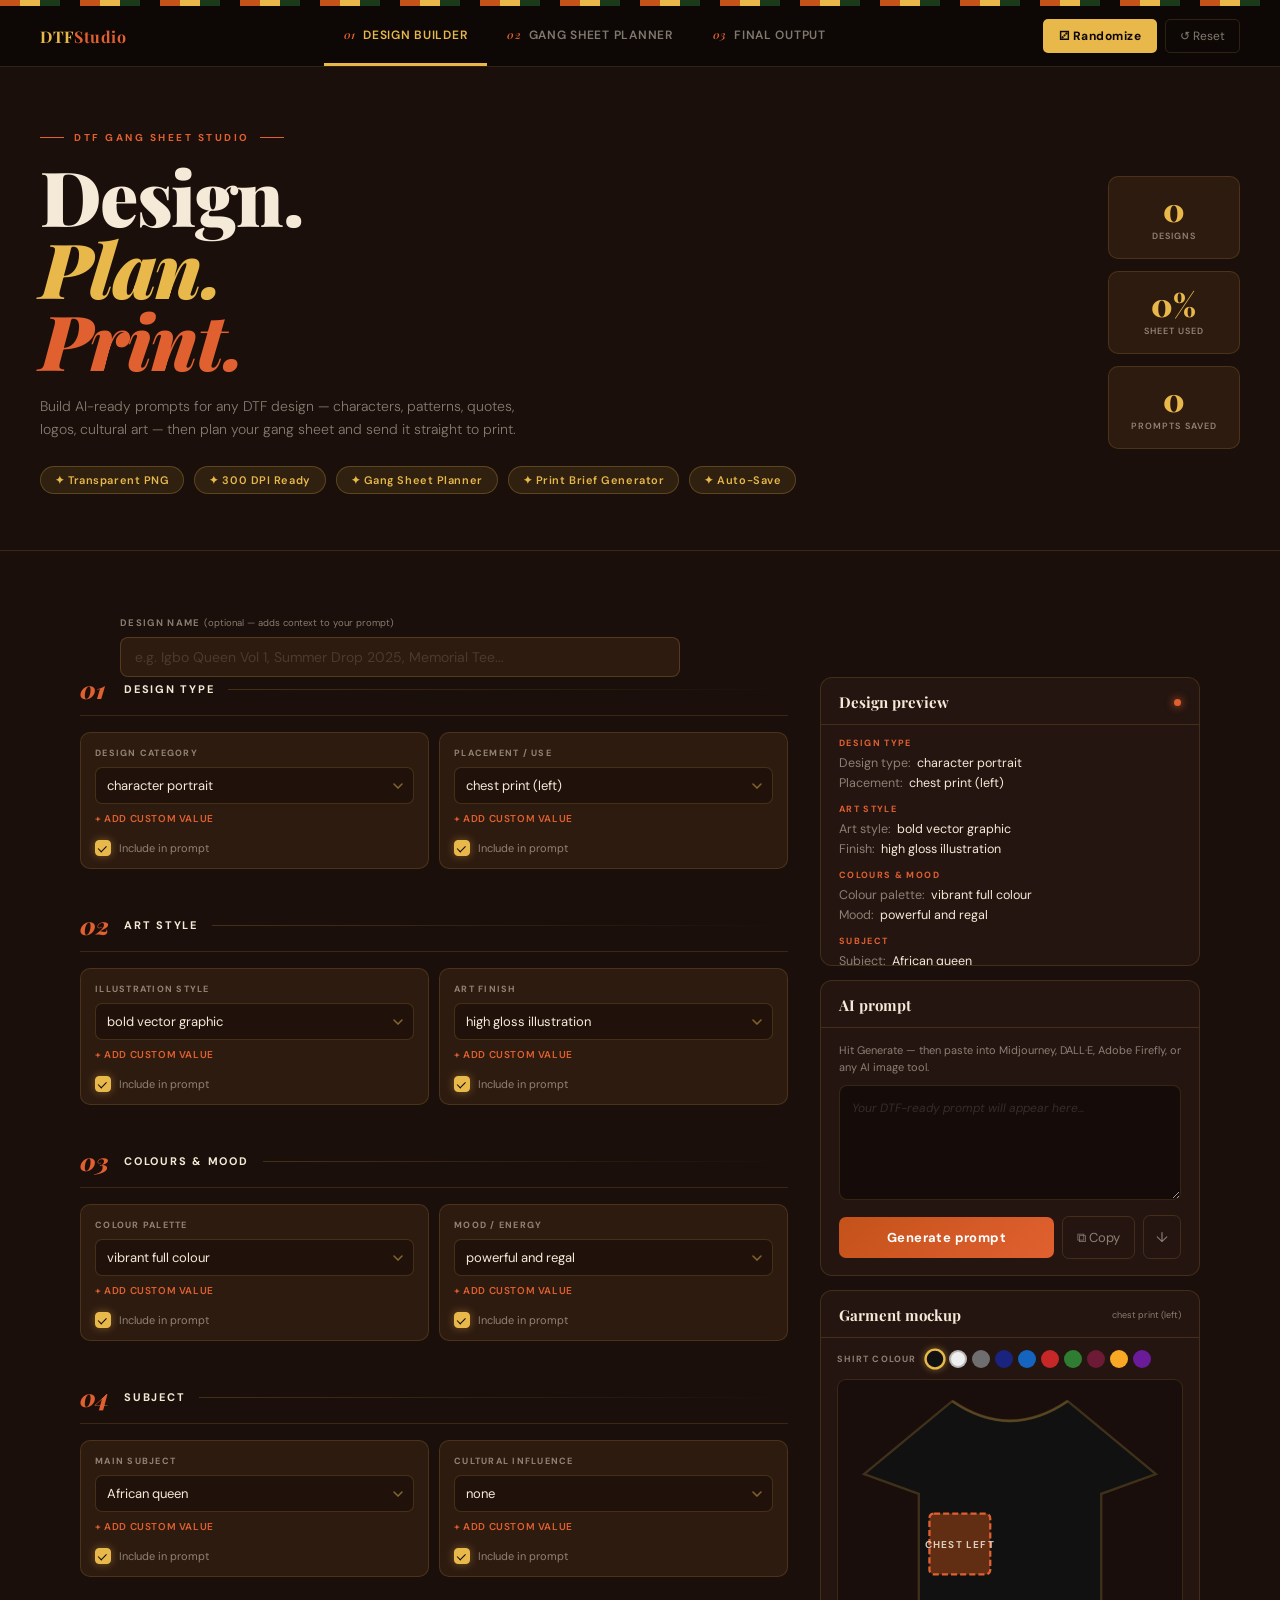
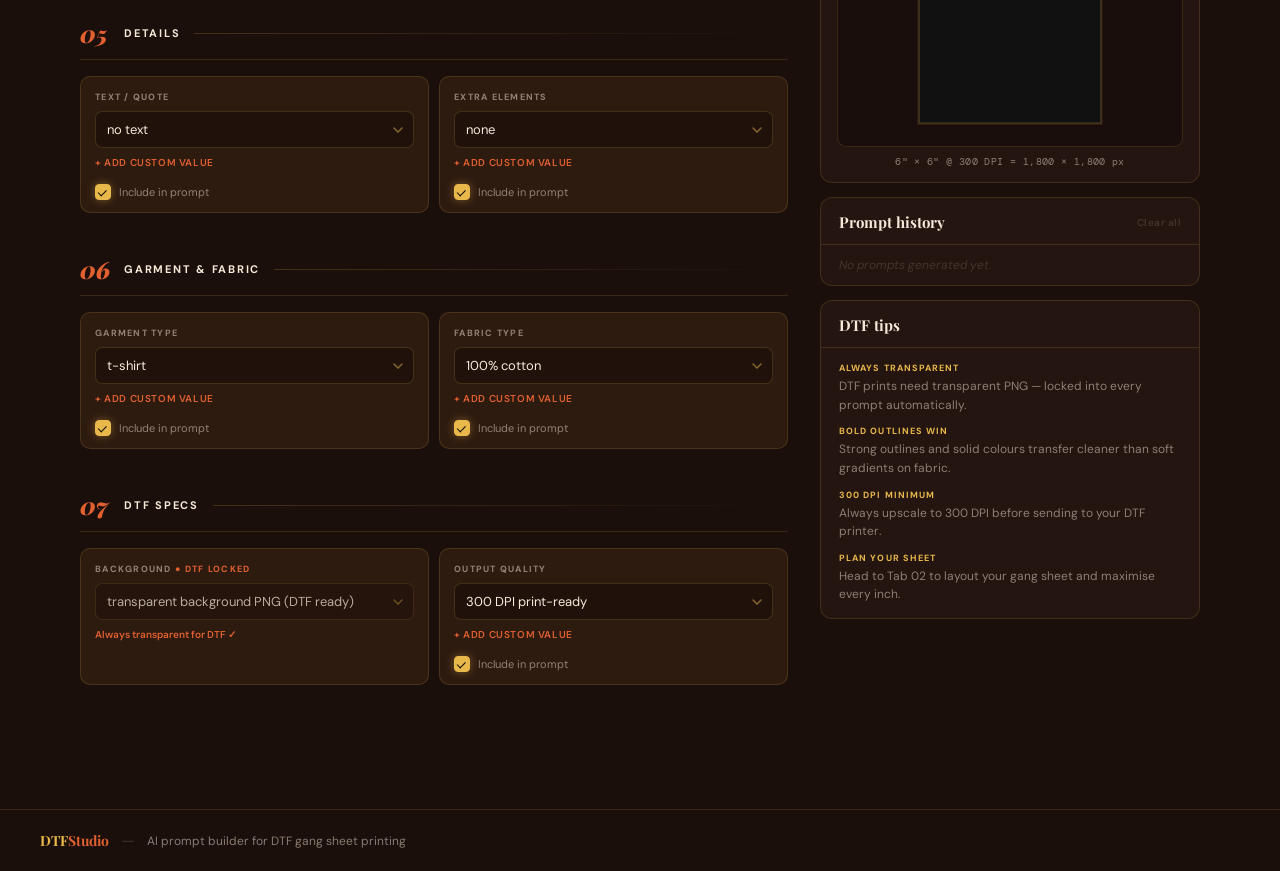
==== index.html @ aa066fae "Add garment mockup, shirt colour swatches, and apparel presets - Live SVG t-shirt silhouette in Desi" ====
<!DOCTYPE html>
<html lang="en">
<head>
<meta charset="UTF-8">
<meta name="viewport" content="width=device-width, initial-scale=1.0, maximum-scale=1.0">
<meta name="description" content="Build AI-ready prompts for DTF printing. Plan your gang sheet, generate print briefs, and send straight to your DTF printer.">
<meta property="og:title" content="DTF Gang Sheet Studio">
<meta property="og:description" content="AI prompt builder for DTF printing. Design, plan, print.">
<meta property="og:type" content="website">
<title>DTF Gang Sheet Studio</title>
<link rel="preconnect" href="https://fonts.googleapis.com">
<link href="https://fonts.googleapis.com/css2?family=Playfair+Display:ital,wght@0,700;0,900;1,700&family=DM+Sans:wght@300;400;500;600;700&family=DM+Mono&display=swap" rel="stylesheet">
<link rel="stylesheet" href="css/style.css">
</head>
<body>

<div class="kente-bar"></div>

<!-- NAV -->
<nav class="nav">
  <div class="nav-inner">
    <div class="nav-brand">DTF<span>Studio</span></div>
    <div class="nav-tabs">
      <button class="nav-tab active" onclick="switchTab('builder')"><span class="nav-tab-num">01</span>Design Builder</button>
      <button class="nav-tab" onclick="switchTab('planner')"><span class="nav-tab-num">02</span>Gang Sheet Planner</button>
      <button class="nav-tab" onclick="switchTab('output')"><span class="nav-tab-num">03</span>Final Output</button>
    </div>
    <div class="nav-actions">
      <button class="btn-rand" onclick="randomize()">⚂ Randomize</button>
      <button class="btn-rst" onclick="resetAll()">↺ Reset</button>
    </div>
  </div>
</nav>

<!-- HERO -->
<div class="hero">
  <div class="hero-inner">
    <div>
      <p class="hero-eyebrow">DTF Gang Sheet Studio</p>
      <h1 class="hero-title">
        Design.
        <span class="accent">Plan.</span>
        <span class="accent2">Print.</span>
      </h1>
      <p class="hero-desc">Build AI-ready prompts for any DTF design — characters, patterns, quotes, logos, cultural art — then plan your gang sheet and send it straight to print.</p>
      <div class="hero-badges">
        <span class="badge">✦ Transparent PNG</span>
        <span class="badge">✦ 300 DPI Ready</span>
        <span class="badge">✦ Gang Sheet Planner</span>
        <span class="badge">✦ Print Brief Generator</span>
        <span class="badge">✦ Auto-Save</span>
      </div>
    </div>
    <div class="hero-stats">
      <div class="hstat"><div class="hstat-n" id="stat-designs">0</div><div class="hstat-l">Designs</div></div>
      <div class="hstat"><div class="hstat-n" id="stat-fill">0%</div><div class="hstat-l">Sheet used</div></div>
      <div class="hstat"><div class="hstat-n" id="stat-prompts">0</div><div class="hstat-l">Prompts saved</div></div>
    </div>
  </div>
</div>

<!-- ══ TAB 1: DESIGN BUILDER ══ -->
<div id="tab-builder" class="page active">
  <div class="design-name-row">
    <div class="dn-inner">
      <span class="dn-label">Design name <span class="dn-opt">(optional — adds context to your prompt)</span></span>
      <input type="text" class="dn-input" id="design-name" placeholder="e.g. Igbo Queen Vol 1, Summer Drop 2025, Memorial Tee..." oninput="onDesignNameChange()">
    </div>
    <div class="autosave-ind" id="autosave-ind">
      <div class="as-dot" id="as-dot"></div>
      <span class="as-label" id="as-label">Auto-saved</span>
    </div>
  </div>

  <div class="two-col">
    <div id="form-col"></div>
    <div class="sidebar">
      <div class="sc">
        <div class="sh"><span class="st">Design preview</span><div class="sdot"></div></div>
        <div class="sel-body" id="sel-list"><p class="sel-empty">Start selecting to see your design take shape...</p></div>
      </div>
      <div class="sc">
        <div class="sh"><span class="st">AI prompt</span></div>
        <div class="pb">
          <p class="ph">Hit Generate — then paste into Midjourney, DALL·E, Adobe Firefly, or any AI image tool.</p>
          <textarea class="pta" id="prompt-out" readonly placeholder="Your DTF-ready prompt will appear here..."></textarea>
          <div class="pbtns">
            <button class="btn-gen" id="gen-btn" onclick="generatePrompt()">Generate prompt</button>
            <button class="btn-cp" id="copy-btn" onclick="copyPrompt()">⧉ Copy</button>
            <button class="btn-dl-sm" onclick="downloadPrompt()" title="Download .txt">↓</button>
          </div>
        </div>
      </div>
      <!-- GARMENT MOCKUP -->
      <div class="sc">
        <div class="sh">
          <span class="st">Garment mockup</span>
          <span class="sh-hint" id="placement-hint">chest centre</span>
        </div>
        <div class="mockup-body">
          <div class="swatch-row">
            <span class="swatch-lbl">Shirt colour</span>
            <div class="swatches" id="swatches"></div>
          </div>
          <div class="shirt-wrap">
            <svg id="shirt-svg" viewBox="0 0 200 225" xmlns="http://www.w3.org/2000/svg" width="100%">
              <!-- shirt silhouette -->
              <path id="shirt-body" d="M 62,6 Q 100,32 138,6 L 196,54 L 160,67 L 160,218 L 40,218 L 40,67 L 4,54 Z" fill="#111111" stroke="rgba(232,184,75,0.2)" stroke-width="1.5"/>
              <!-- collar highlight -->
              <path d="M 62,6 Q 100,32 138,6" fill="none" stroke="rgba(232,184,75,0.15)" stroke-width="2"/>
              <!-- design placement zone -->
              <rect id="pl-rect" x="76" y="80" width="48" height="48" fill="rgba(196,82,26,0.45)" stroke="#e06030" stroke-width="1.5" stroke-dasharray="4 2" rx="3"/>
              <text id="pl-text" x="100" y="108" text-anchor="middle" font-size="6.5" fill="rgba(245,234,216,0.85)" font-family="DM Sans,sans-serif" font-weight="700" letter-spacing="0.8">CHEST CENTRE</text>
            </svg>
          </div>
          <div class="mockup-dpi" id="mockup-dpi">— select a placement</div>
        </div>
      </div>

      <div class="sc">
        <div class="sh">
          <span class="st">Prompt history</span>
          <button class="hist-clear-btn" onclick="clearHistory()">Clear all</button>
        </div>
        <div class="sel-body" id="hist-list"><p class="sel-empty">No prompts generated yet.</p></div>
      </div>
      <div class="sc">
        <div class="sh"><span class="st">DTF tips</span></div>
        <div class="tips-body">
          <div><p class="tl">Always transparent</p><p class="tt">DTF prints need transparent PNG — locked into every prompt automatically.</p></div>
          <div><p class="tl">Bold outlines win</p><p class="tt">Strong outlines and solid colours transfer cleaner than soft gradients on fabric.</p></div>
          <div><p class="tl">300 DPI minimum</p><p class="tt">Always upscale to 300 DPI before sending to your DTF printer.</p></div>
          <div><p class="tl">Plan your sheet</p><p class="tt">Head to Tab 02 to layout your gang sheet and maximise every inch.</p></div>
        </div>
      </div>
    </div>
  </div>
</div>

<!-- ══ TAB 2: GANG SHEET PLANNER ══ -->
<div id="tab-planner" class="page">
  <div class="planner-top">
    <div class="panel">
      <p class="panel-title">Sheet settings</p>
      <div class="prow">
        <span class="plabel">Sheet size</span>
        <select class="pselect" id="sheet-size" onchange="updateSheet()">
          <option value="22x30">22" × 30" (standard)</option>
          <option value="22x60">22" × 60" (large)</option>
          <option value="22x120">22" × 120" (jumbo)</option>
          <option value="13x19">13" × 19" (small)</option>
          <option value="custom">Custom size</option>
        </select>
      </div>
      <div class="prow" id="custom-size-row" style="display:none">
        <span class="plabel">Custom width × height (inches)</span>
        <div style="display:flex;gap:8px">
          <input class="pinput" id="cw" type="number" placeholder="Width" value="22" min="1" oninput="updateSheet()">
          <input class="pinput" id="ch" type="number" placeholder="Height" value="30" min="1" oninput="updateSheet()">
        </div>
      </div>
      <div class="prow">
        <span class="plabel">Resolution</span>
        <select class="pselect" id="sheet-dpi">
          <option value="300">300 DPI (standard)</option>
          <option value="600">600 DPI (high quality)</option>
        </select>
      </div>
      <div class="prow">
        <span class="plabel">Gap between designs</span>
        <select class="pselect" id="sheet-gap" onchange="updateSheet()">
          <option value="0.25">0.25" (tight)</option>
          <option value="0.5" selected>0.5" (standard)</option>
          <option value="1">1" (generous)</option>
        </select>
      </div>
    </div>
    <div class="panel">
      <p class="panel-title">Add a design</p>
      <div class="prow">
        <span class="plabel">Quick presets</span>
        <div id="nd-presets" class="nd-presets"></div>
      </div>
      <div class="prow">
        <span class="plabel">Design name</span>
        <input class="pinput" id="nd-name" placeholder="e.g. Igbo queen chest print" type="text">
      </div>
      <div class="prow">
        <span class="plabel">Width (inches)</span>
        <select class="pselect" id="nd-w">
          <option value="2">2" — tag / small pocket</option>
          <option value="3">3" — pocket print</option>
          <option value="4">4" — small chest</option>
          <option value="5">5" — medium chest</option>
          <option value="6" selected>6" — standard chest</option>
          <option value="8">8" — large chest</option>
          <option value="10">10" — full front</option>
          <option value="12">12" — oversized</option>
          <option value="14">14" — full back</option>
        </select>
      </div>
      <div class="prow">
        <span class="plabel">Height (inches)</span>
        <select class="pselect" id="nd-h">
          <option value="2">2"</option><option value="3">3"</option>
          <option value="4">4"</option><option value="5">5"</option>
          <option value="6" selected>6"</option><option value="8">8"</option>
          <option value="10">10"</option><option value="12">12"</option>
          <option value="14">14"</option>
        </select>
      </div>
      <div class="prow">
        <span class="plabel">Quantity</span>
        <select class="pselect" id="nd-qty">
          <option value="1">1</option><option value="2">2</option>
          <option value="3">3</option><option value="4">4</option>
          <option value="5">5</option><option value="6">6</option>
          <option value="8">8</option><option value="10">10</option>
        </select>
      </div>
      <button class="add-btn" onclick="addDesign()">＋ Add to sheet</button>
    </div>
  </div>

  <div class="design-list-panel">
    <p class="panel-title">Designs on sheet</p>
    <div id="design-list"><p class="empty-list">No designs added yet.</p></div>
  </div>

  <div class="preview-panel">
    <p class="panel-title">Sheet preview <span>Visual approximation — not to scale</span></p>
    <div class="canvas-outer"><div id="sheet-canvas"></div></div>
  </div>

  <div class="summary-panel">
    <p class="sum-title">Sheet summary</p>
    <div class="sum-rows">
      <div class="sum-row"><span class="sum-k">Sheet size</span><span class="sum-v" id="sum-size">22" × 30"</span></div>
      <div class="sum-row"><span class="sum-k">Total designs</span><span class="sum-v" id="sum-total">0</span></div>
      <div class="sum-row"><span class="sum-k">Design area used</span><span class="sum-v" id="sum-area">0 sq in</span></div>
      <div class="sum-row"><span class="sum-k">Sheet area</span><span class="sum-v" id="sum-sheet">660 sq in</span></div>
      <div class="sum-row"><span class="sum-k">Sheet filled</span><span class="sum-v" id="sum-pct">0%</span></div>
    </div>
    <p class="sum-msg sum-ok" id="sum-msg">Add designs to start planning your sheet.</p>
  </div>

  <div class="action-row">
    <button class="act-main" onclick="switchTab('output')">→ Go to Final Output</button>
    <button class="act-sec" onclick="downloadBrief()">↓ Download brief</button>
    <button class="act-sec" onclick="clearSheet()">Clear sheet</button>
  </div>
</div>

<!-- ══ TAB 3: FINAL OUTPUT ══ -->
<div id="tab-output" class="page">
  <div class="out-grid">
    <div class="out-card">
      <div class="out-head">
        <p class="out-title">AI design prompt</p>
        <p class="out-sub">Paste into Midjourney, DALL·E, Adobe Firefly, or any AI image tool</p>
      </div>
      <div class="out-body">
        <textarea class="out-ta" id="out-prompt" readonly placeholder="Generate your prompt in Tab 01 first..."></textarea>
        <div class="out-btns">
          <button class="out-btn-m" onclick="copyEl('out-prompt',this)">⧉ Copy prompt</button>
          <button class="out-btn-s" onclick="downloadPrompt()">↓ Download .txt</button>
          <button class="out-btn-s" onclick="switchTab('builder')">← Edit design</button>
        </div>
      </div>
    </div>
    <div class="out-card">
      <div class="out-head">
        <p class="out-title">Gang sheet print brief</p>
        <p class="out-sub">Send this to your DTF printer or use as your print file brief</p>
      </div>
      <div class="out-body">
        <textarea class="out-ta" id="out-sheet" readonly placeholder="Plan your sheet in Tab 02 first..."></textarea>
        <div class="out-btns">
          <button class="out-btn-m" onclick="copyEl('out-sheet',this)">⧉ Copy brief</button>
          <button class="out-btn-s" onclick="downloadBrief()">↓ Download .txt</button>
          <button class="out-btn-s" onclick="switchTab('planner')">← Edit sheet</button>
        </div>
      </div>
    </div>
    <div class="out-card" style="grid-column:1/-1">
      <div class="out-head">
        <p class="out-title">Pre-print checklist</p>
        <p class="out-sub">Run through before sending to your DTF printer</p>
      </div>
      <div class="out-body">
        <ul class="checklist">
          <li><div class="ck ok">✓</div><span>Background is transparent PNG — not white or solid colour</span></li>
          <li><div class="ck ok">✓</div><span>Resolution is 300 DPI or higher</span></li>
          <li><div class="ck ok">✓</div><span>File saved as PNG with alpha channel (transparency) — not JPG</span></li>
          <li><div class="ck ok">✓</div><span>Colour mode is RGB for DTF printing</span></li>
          <li><div class="ck warn">!</div><span>Check design dimensions match your intended placement (chest, back, sleeve, pocket)</span></li>
          <li><div class="ck warn">!</div><span>Minimum 0.25" gap between all designs on gang sheet for cutting</span></li>
          <li><div class="ck warn">!</div><span>Confirm sheet size and orientation with your printer before uploading</span></li>
          <li><div class="ck ok">✓</div><span>Designs with bold outlines and solid colours transfer best on fabric</span></li>
          <li><div class="ck ok">✓</div><span>Save your AI prompt — you can regenerate variations anytime</span></li>
        </ul>
      </div>
    </div>
  </div>
</div>

<!-- FOOTER -->
<footer class="site-footer">
  <div class="footer-inner">
    <span class="footer-brand">DTF<span>Studio</span></span>
    <span class="footer-sep">—</span>
    <span class="footer-copy">AI prompt builder for DTF gang sheet printing</span>
  </div>
</footer>

<!-- TOAST -->
<div id="toast-container" class="toast-container"></div>

<script src="js/app.js"></script>
</body>
</html>
---- css/style.css ----
:root{
  --bg:#1a0f0a;
  --surface:#241510;
  --card:#2e1b10;
  --border:rgba(232,184,75,0.15);
  --rust:#c4521a;
  --rust-light:#e06030;
  --gold:#e8b84b;
  --gold-dim:#a07820;
  --cream:#f5ead8;
  --text:#f5ead8;
  --muted:rgba(245,234,216,0.5);
  --faint:rgba(245,234,216,0.15);
  --black:#0d0805;
  --green:#6dbf7f;
}
*,*::before,*::after{box-sizing:border-box;margin:0;padding:0}
html{scroll-behavior:smooth}
body{font-family:'DM Sans',sans-serif;background:var(--bg);color:var(--text);min-height:100vh;overflow-x:hidden}

/* KENTE STRIPE */
.kente-bar{height:6px;background:repeating-linear-gradient(90deg,#c4521a 0,#c4521a 20px,#e8b84b 20px,#e8b84b 40px,#1a3a1a 40px,#1a3a1a 60px,#0d0805 60px,#0d0805 80px,#c4521a 80px)}

/* NAV */
.nav{background:var(--black);border-bottom:1px solid var(--border);position:sticky;top:0;z-index:100;padding:0 40px}
.nav-inner{max-width:1200px;margin:0 auto;display:flex;align-items:center;justify-content:space-between;height:60px;gap:20px}
.nav-brand{font-family:'Playfair Display',serif;font-size:16px;font-weight:700;color:var(--gold);letter-spacing:0.04em;white-space:nowrap}
.nav-brand span{color:var(--rust-light)}
.nav-tabs{display:flex;gap:0;overflow-x:auto}
.nav-tab{padding:0 20px;height:60px;display:flex;align-items:center;font-size:12px;font-weight:600;letter-spacing:0.06em;text-transform:uppercase;color:var(--muted);background:transparent;border:none;border-bottom:3px solid transparent;cursor:pointer;font-family:'DM Sans',sans-serif;transition:all 0.2s;white-space:nowrap}
.nav-tab.active{color:var(--gold);border-bottom-color:var(--gold)}
.nav-tab:hover:not(.active){color:var(--cream)}
.nav-tab-num{font-family:'Playfair Display',serif;font-style:italic;font-size:11px;color:var(--rust-light);margin-right:7px}
.nav-actions{display:flex;gap:8px;flex-shrink:0}
.btn-rand{background:var(--gold);color:var(--black);border:none;border-radius:5px;padding:8px 16px;font-size:12px;font-weight:700;cursor:pointer;font-family:'DM Sans',sans-serif;letter-spacing:0.04em;transition:opacity 0.2s}
.btn-rand:hover{opacity:0.85}
.btn-rst{background:transparent;color:var(--muted);border:1px solid var(--border);border-radius:5px;padding:8px 14px;font-size:12px;cursor:pointer;font-family:'DM Sans',sans-serif;transition:color 0.2s,border-color 0.2s}
.btn-rst:hover{color:var(--cream);border-color:var(--muted)}

/* HERO */
.hero{position:relative;padding:64px 40px 56px;overflow:hidden;border-bottom:1px solid var(--border)}
.hero-pattern{position:absolute;inset:0;opacity:0.04;background-image:repeating-linear-gradient(45deg,var(--gold) 0,var(--gold) 1px,transparent 0,transparent 50%);background-size:20px 20px;pointer-events:none}
.hero-glow{position:absolute;top:-100px;right:-80px;width:500px;height:500px;background:radial-gradient(circle,rgba(196,82,26,0.18) 0%,transparent 65%);pointer-events:none}
.hero-inner{position:relative;z-index:1;max-width:1200px;margin:0 auto;display:grid;grid-template-columns:1fr auto;gap:40px;align-items:center}
.hero-eyebrow{font-size:10px;font-weight:700;letter-spacing:0.25em;text-transform:uppercase;color:var(--rust-light);margin-bottom:16px;display:flex;align-items:center;gap:10px}
.hero-eyebrow::before,.hero-eyebrow::after{content:'';flex:0 0 24px;height:1px;background:var(--rust-light)}
.hero-title{font-family:'Playfair Display',serif;font-size:clamp(42px,6vw,76px);font-weight:900;line-height:0.95;color:var(--cream);letter-spacing:-0.02em;margin-bottom:6px}
.hero-title .accent{color:var(--gold);font-style:italic;display:block}
.hero-title .accent2{color:var(--rust-light);font-style:italic;display:block}
.hero-desc{font-size:14px;color:var(--muted);line-height:1.7;max-width:500px;margin-top:18px;font-weight:300}
.hero-badges{display:flex;gap:10px;margin-top:24px;flex-wrap:wrap}
.badge{background:rgba(232,184,75,0.1);border:1px solid rgba(232,184,75,0.25);border-radius:100px;padding:6px 14px;font-size:11px;font-weight:600;color:var(--gold);letter-spacing:0.05em}
.hero-stats{display:flex;flex-direction:column;gap:12px;flex-shrink:0}
.hstat{background:var(--card);border:1px solid var(--border);border-radius:10px;padding:16px 22px;text-align:center;min-width:100px}
.hstat-n{font-family:'Playfair Display',serif;font-size:32px;font-weight:900;color:var(--gold);line-height:1}
.hstat-l{font-size:9px;font-weight:600;letter-spacing:0.12em;text-transform:uppercase;color:var(--muted);margin-top:5px}

/* PAGES */
.page{display:none;max-width:1200px;margin:0 auto;padding:44px 40px 80px}
.page.active{display:block}

/* DESIGN NAME ROW */
.design-name-row{max-width:1200px;margin:0 auto;padding:22px 40px 0;display:flex;align-items:center;justify-content:space-between;gap:20px}
.dn-inner{flex:1}
.dn-label{font-size:9.5px;font-weight:700;letter-spacing:0.14em;text-transform:uppercase;color:var(--muted);display:block;margin-bottom:8px}
.dn-opt{font-weight:400;text-transform:none;letter-spacing:0}
.dn-input{width:100%;max-width:560px;padding:10px 14px;border:1px solid rgba(232,184,75,0.2);border-radius:8px;font-size:14px;color:var(--cream);background:var(--card);font-family:'DM Sans',sans-serif;outline:none;transition:border-color 0.2s}
.dn-input:focus{border-color:var(--gold)}
.dn-input::placeholder{color:var(--faint)}

/* AUTOSAVE INDICATOR */
.autosave-ind{display:flex;align-items:center;gap:7px;flex-shrink:0;opacity:0;transition:opacity 0.4s}
.autosave-ind.show{opacity:1}
.as-dot{width:7px;height:7px;border-radius:50%;background:var(--green);box-shadow:0 0 6px var(--green)}
.as-label{font-size:10px;font-weight:600;letter-spacing:0.08em;color:var(--green)}

/* TWO COL LAYOUT */
.two-col{display:grid;grid-template-columns:1fr 380px;gap:32px;align-items:start}

/* SECTION */
.section{margin-bottom:44px}
.sec-head{display:flex;align-items:center;gap:14px;margin-bottom:16px;padding-bottom:14px;border-bottom:1px solid var(--border)}
.sec-num{font-family:'Playfair Display',serif;font-size:24px;font-weight:900;font-style:italic;color:var(--rust-light);line-height:1;flex-shrink:0;min-width:30px}
.sec-name{font-size:11px;font-weight:700;letter-spacing:0.16em;text-transform:uppercase;color:var(--cream)}
.sec-rule{flex:1;height:1px;background:linear-gradient(90deg,rgba(232,184,75,0.2),transparent)}
.fields-grid{display:grid;grid-template-columns:1fr 1fr;gap:10px}

/* FIELD CARD */
.fcard{background:var(--card);border:1px solid var(--border);border-radius:10px;padding:14px 14px 12px;transition:border-color 0.2s,background 0.2s}
.fcard:hover{border-color:rgba(232,184,75,0.35);background:#341f12}
.flabel{font-size:9px;font-weight:700;letter-spacing:0.14em;text-transform:uppercase;color:var(--muted);margin-bottom:8px}
.fselect{width:100%;padding:9px 28px 9px 11px;border:1px solid rgba(232,184,75,0.18);border-radius:7px;font-size:13px;color:var(--cream);background:rgba(0,0,0,0.3) url("data:image/svg+xml,%3Csvg xmlns='http://www.w3.org/2000/svg' width='10' height='6' viewBox='0 0 10 6'%3E%3Cpath d='M1 1l4 4 4-4' stroke='rgba(232,184,75,0.5)' stroke-width='1.5' fill='none' stroke-linecap='round'/%3E%3C/svg%3E") no-repeat right 10px center;appearance:none;cursor:pointer;font-family:'DM Sans',sans-serif;outline:none;transition:border-color 0.2s}
.fselect:focus{border-color:var(--gold)}
.fselect option{background:#2e1b10;color:var(--cream)}
.add-custom{font-size:10px;font-weight:600;letter-spacing:0.06em;text-transform:uppercase;color:var(--rust-light);cursor:pointer;margin:8px 0 5px;display:inline-block;user-select:none;transition:color 0.15s}
.add-custom:hover{color:var(--gold)}
.cinput{width:100%;padding:8px 11px;border:1px solid rgba(232,184,75,0.18);border-radius:7px;font-size:13px;color:var(--cream);font-family:'DM Sans',sans-serif;background:rgba(0,0,0,0.3);outline:none;transition:border-color 0.2s;margin-bottom:2px}
.cinput:focus{border-color:var(--gold)}
.cinput::placeholder{color:var(--faint)}
.inc-row{display:flex;align-items:center;gap:8px;margin-top:10px}
.cbox{width:16px;height:16px;border:1.5px solid rgba(232,184,75,0.3);border-radius:4px;cursor:pointer;display:flex;align-items:center;justify-content:center;flex-shrink:0;background:transparent;transition:all 0.15s}
.cbox.on{background:var(--gold);border-color:var(--gold);box-shadow:0 0 8px rgba(232,184,75,0.4)}
.cbox.on::after{content:'';width:8px;height:5px;border:1.5px solid var(--black);border-top:none;border-right:none;transform:rotate(-45deg) translateY(-1px);display:block}
.inc-label{font-size:11px;color:var(--muted);cursor:pointer;user-select:none}

/* STICKY SIDEBAR */
.sidebar{position:sticky;top:72px;display:flex;flex-direction:column;gap:14px}
.sc{background:var(--surface);border:1px solid var(--border);border-radius:12px;overflow:hidden}
.sh{padding:14px 18px 12px;border-bottom:1px solid var(--border);display:flex;align-items:center;justify-content:space-between}
.st{font-family:'Playfair Display',serif;font-size:15px;font-weight:700;color:var(--cream)}
.sdot{width:7px;height:7px;border-radius:50%;background:var(--rust-light);box-shadow:0 0 8px var(--rust-light);animation:pulse 2s ease infinite}
@keyframes pulse{0%,100%{opacity:1;transform:scale(1)}50%{opacity:0.5;transform:scale(0.8)}}
.sel-body{padding:12px 18px;max-height:240px;overflow-y:auto}
.sel-body::-webkit-scrollbar{width:3px}
.sel-body::-webkit-scrollbar-thumb{background:var(--gold-dim);border-radius:2px}
.sel-sec{font-size:9px;font-weight:700;letter-spacing:0.15em;text-transform:uppercase;color:var(--rust-light);margin:10px 0 4px}
.sel-sec:first-child{margin-top:0}
.sel-row{font-size:12.5px;color:var(--cream);line-height:1.6;display:flex;gap:6px}
.sel-key{color:var(--muted);flex-shrink:0}
.sel-empty{font-size:12px;color:var(--faint);font-style:italic}
.pb{padding:14px 18px 16px}
.ph{font-size:11px;color:var(--muted);margin-bottom:10px;line-height:1.5}
.pta{width:100%;min-height:115px;padding:12px;border:1px solid var(--border);border-radius:8px;font-size:11.5px;line-height:1.8;color:var(--gold);font-family:'DM Mono',monospace;background:rgba(0,0,0,0.4);resize:vertical;outline:none;transition:border-color 0.2s}
.pta:focus{border-color:var(--gold-dim)}
.pta::placeholder{color:var(--faint);font-family:'DM Sans',sans-serif;font-style:italic;font-size:12px}
.pbtns{display:flex;gap:8px;margin-top:10px;align-items:center}
.btn-gen{flex:1;background:linear-gradient(135deg,var(--rust),var(--rust-light));color:#fff;border:none;border-radius:7px;padding:12px;font-size:13px;font-weight:700;cursor:pointer;font-family:'DM Sans',sans-serif;letter-spacing:0.03em;position:relative;overflow:hidden;transition:opacity 0.15s,transform 0.1s}
.btn-gen::after{content:'';position:absolute;inset:0;background:linear-gradient(105deg,transparent 40%,rgba(255,255,255,0.18) 50%,transparent 60%);transform:translateX(-100%);transition:transform 0.45s}
.btn-gen:hover::after{transform:translateX(100%)}
.btn-gen:hover{opacity:0.9;transform:translateY(-1px)}
.btn-cp{background:transparent;color:var(--muted);border:1px solid var(--border);border-radius:7px;padding:12px 14px;font-size:13px;cursor:pointer;font-family:'DM Sans',sans-serif;white-space:nowrap;transition:all 0.2s}
.btn-cp:hover{border-color:var(--gold);color:var(--gold)}
.btn-dl-sm{background:transparent;color:var(--muted);border:1px solid var(--border);border-radius:7px;padding:12px 12px;font-size:14px;cursor:pointer;font-family:'DM Sans',sans-serif;transition:all 0.2s;flex-shrink:0}
.btn-dl-sm:hover{border-color:var(--gold);color:var(--gold)}
.tips-body{padding:14px 18px;display:flex;flex-direction:column;gap:11px}
.tl{font-size:9px;font-weight:700;letter-spacing:0.12em;text-transform:uppercase;color:var(--gold);margin-bottom:3px}
.tt{font-size:12px;color:var(--muted);line-height:1.55}

/* HISTORY PANEL */
.hist-clear-btn{background:transparent;color:var(--faint);border:none;font-size:10px;font-weight:600;letter-spacing:0.05em;cursor:pointer;font-family:'DM Sans',sans-serif;transition:color 0.2s;padding:0}
.hist-clear-btn:hover{color:var(--rust-light)}
.hist-item{padding:10px 0;border-bottom:1px solid var(--border)}
.hist-item:last-child{border-bottom:none}
.hist-time{font-size:9px;font-weight:700;letter-spacing:0.1em;text-transform:uppercase;color:var(--rust-light);margin-bottom:4px}
.hist-preview{font-size:11.5px;color:var(--muted);line-height:1.5;margin-bottom:7px}
.hist-actions{display:flex;gap:6px}
.hist-btn{font-size:10px;font-weight:600;letter-spacing:0.05em;border-radius:5px;padding:5px 10px;cursor:pointer;font-family:'DM Sans',sans-serif;border:1px solid var(--border);background:transparent;transition:all 0.15s}
.hist-btn-use{color:var(--gold);border-color:rgba(232,184,75,0.3)}
.hist-btn-use:hover{background:rgba(232,184,75,0.1)}
.hist-btn-copy{color:var(--muted)}
.hist-btn-copy:hover{color:var(--cream);border-color:var(--muted)}

/* GANG SHEET PLANNER */
.planner-top{display:grid;grid-template-columns:1fr 1fr;gap:20px;margin-bottom:20px}
.panel{background:var(--surface);border:1px solid var(--border);border-radius:12px;padding:22px 24px}
.panel-title{font-family:'Playfair Display',serif;font-size:17px;font-weight:700;color:var(--cream);margin-bottom:16px;padding-bottom:12px;border-bottom:1px solid var(--border)}
.prow{display:flex;flex-direction:column;gap:5px;margin-bottom:14px}
.prow:last-child{margin-bottom:0}
.plabel{font-size:9.5px;font-weight:700;letter-spacing:0.1em;text-transform:uppercase;color:var(--muted)}
.pselect,.pinput{width:100%;padding:9px 11px;border:1px solid rgba(232,184,75,0.18);border-radius:7px;font-size:13px;color:var(--cream);background:rgba(0,0,0,0.35);font-family:'DM Sans',sans-serif;outline:none;transition:border-color 0.2s}
.pselect{background-image:url("data:image/svg+xml,%3Csvg xmlns='http://www.w3.org/2000/svg' width='10' height='6' viewBox='0 0 10 6'%3E%3Cpath d='M1 1l4 4 4-4' stroke='rgba(232,184,75,0.5)' stroke-width='1.5' fill='none' stroke-linecap='round'/%3E%3C/svg%3E");background-repeat:no-repeat;background-position:right 10px center;appearance:none;padding-right:28px}
.pselect:focus,.pinput:focus{border-color:var(--gold)}
.pselect option{background:#2e1b10}
.pinput::placeholder{color:var(--faint)}
.add-btn{width:100%;background:linear-gradient(135deg,var(--rust),var(--rust-light));color:#fff;border:none;border-radius:8px;padding:12px;font-size:13px;font-weight:700;cursor:pointer;font-family:'DM Sans',sans-serif;letter-spacing:0.03em;transition:opacity 0.15s,transform 0.1s;margin-top:4px}
.add-btn:hover{opacity:0.88;transform:translateY(-1px)}

.design-list-panel{background:var(--surface);border:1px solid var(--border);border-radius:12px;padding:22px 24px;margin-bottom:20px}
.d-item{background:var(--card);border:1px solid var(--border);border-radius:9px;padding:12px 14px;display:grid;grid-template-columns:1fr 80px 80px auto;gap:10px;align-items:center;margin-bottom:8px}
.d-item:last-child{margin-bottom:0}
.di-l{font-size:9px;font-weight:700;letter-spacing:0.08em;text-transform:uppercase;color:var(--muted);margin-bottom:3px}
.di-v{font-size:13px;color:var(--cream)}
.di-rm{background:transparent;border:1px solid rgba(232,184,75,0.2);color:var(--muted);border-radius:5px;padding:6px 10px;font-size:11px;cursor:pointer;font-family:'DM Sans',sans-serif;transition:all 0.15s}
.di-rm:hover{border-color:#e05;color:#e05}
.empty-list{font-size:13px;color:var(--faint);font-style:italic}

/* SHEET PREVIEW */
.preview-panel{background:var(--surface);border:1px solid var(--border);border-radius:12px;padding:22px 24px;margin-bottom:20px}
.preview-panel .panel-title{display:flex;align-items:center;justify-content:space-between}
.preview-panel .panel-title span{font-size:11px;font-weight:400;font-family:'DM Sans',sans-serif;color:var(--muted)}
.canvas-outer{overflow:auto;border:1px solid var(--border);border-radius:10px;background:#111;padding:16px;display:flex;justify-content:center}
#sheet-canvas{background-color:#fff;background-image:linear-gradient(45deg,#ccc 25%,transparent 25%),linear-gradient(-45deg,#ccc 25%,transparent 25%),linear-gradient(45deg,transparent 75%,#ccc 75%),linear-gradient(-45deg,transparent 75%,#ccc 75%);background-size:16px 16px;background-position:0 0,0 8px,8px -8px,-8px 0;border-radius:3px;position:relative;overflow:hidden}
.sd-block{position:absolute;border:2px dashed rgba(196,82,26,0.6);border-radius:4px;background:rgba(196,82,26,0.12);display:flex;align-items:center;justify-content:center;font-size:9px;font-weight:700;color:var(--rust-light);text-align:center;padding:4px;font-family:'DM Sans',sans-serif;letter-spacing:0.03em;user-select:none}

/* SUMMARY */
.summary-panel{background:var(--card);border:1px solid var(--border);border-radius:12px;padding:20px 22px;margin-bottom:20px}
.sum-title{font-size:10px;font-weight:700;letter-spacing:0.14em;text-transform:uppercase;color:var(--muted);margin-bottom:14px}
.sum-rows{display:flex;flex-direction:column;gap:9px}
.sum-row{display:flex;justify-content:space-between;align-items:center}
.sum-k{font-size:12.5px;color:var(--muted)}
.sum-v{font-size:13px;font-weight:700;color:var(--gold)}
.sum-msg{margin-top:12px;padding-top:12px;border-top:1px solid var(--border);font-size:12px;font-weight:600}
.sum-ok{color:var(--green)}
.sum-warn{color:var(--gold)}
.sum-err{color:#e05555}

.action-row{display:flex;gap:12px;flex-wrap:wrap}
.act-main{flex:1;min-width:180px;background:linear-gradient(135deg,var(--gold-dim),var(--gold));color:var(--black);border:none;border-radius:8px;padding:14px 20px;font-size:14px;font-weight:700;cursor:pointer;font-family:'DM Sans',sans-serif;letter-spacing:0.03em;transition:opacity 0.15s,transform 0.1s}
.act-main:hover{opacity:0.88;transform:translateY(-1px)}
.act-sec{background:transparent;color:var(--muted);border:1px solid var(--border);border-radius:8px;padding:14px 20px;font-size:14px;cursor:pointer;font-family:'DM Sans',sans-serif;transition:all 0.2s}
.act-sec:hover{border-color:var(--rust-light);color:var(--rust-light)}

/* OUTPUT */
.out-grid{display:grid;grid-template-columns:1fr 1fr;gap:20px}
.out-card{background:var(--surface);border:1px solid var(--border);border-radius:12px;overflow:hidden}
.out-head{padding:18px 22px 14px;border-bottom:1px solid var(--border)}
.out-title{font-family:'Playfair Display',serif;font-size:18px;font-weight:700;color:var(--cream);margin-bottom:4px}
.out-sub{font-size:11px;color:var(--muted)}
.out-body{padding:18px 22px}
.out-ta{width:100%;min-height:160px;padding:14px;border:1px solid var(--border);border-radius:9px;font-size:12px;line-height:1.8;color:var(--gold);font-family:'DM Mono',monospace;background:rgba(0,0,0,0.4);resize:vertical;outline:none}
.out-ta::placeholder{color:var(--faint);font-family:'DM Sans',sans-serif;font-style:italic}
.out-btns{display:flex;gap:8px;margin-top:12px;flex-wrap:wrap}
.out-btn-m{flex:1;background:linear-gradient(135deg,var(--rust),var(--rust-light));color:#fff;border:none;border-radius:7px;padding:11px;font-size:13px;font-weight:700;cursor:pointer;font-family:'DM Sans',sans-serif;transition:opacity 0.15s}
.out-btn-m:hover{opacity:0.88}
.out-btn-s{background:transparent;color:var(--muted);border:1px solid var(--border);border-radius:7px;padding:11px 16px;font-size:13px;cursor:pointer;font-family:'DM Sans',sans-serif;transition:all 0.2s}
.out-btn-s:hover{border-color:var(--gold);color:var(--gold)}
.checklist{list-style:none;display:flex;flex-direction:column;gap:9px}
.checklist li{display:flex;align-items:flex-start;gap:10px;font-size:13px;color:var(--cream);line-height:1.5}
.ck{width:18px;height:18px;border-radius:50%;flex-shrink:0;display:flex;align-items:center;justify-content:center;font-size:10px;font-weight:700;margin-top:1px}
.ck.ok{background:rgba(109,191,127,0.15);color:var(--green)}
.ck.warn{background:rgba(232,184,75,0.15);color:var(--gold)}

/* GARMENT MOCKUP */
.sh-hint{font-size:9px;color:var(--muted);font-weight:400;font-family:'DM Sans',sans-serif;letter-spacing:0;text-transform:none;white-space:nowrap;overflow:hidden;text-overflow:ellipsis;max-width:130px}
.mockup-body{padding:12px 16px 14px}
.swatch-row{display:flex;align-items:center;gap:10px;margin-bottom:11px}
.swatch-lbl{font-size:9px;font-weight:700;letter-spacing:0.12em;text-transform:uppercase;color:var(--muted);flex-shrink:0}
.swatches{display:flex;gap:5px;flex-wrap:wrap}
.swatch{width:18px;height:18px;border-radius:50%;cursor:pointer;border:2px solid transparent;transition:transform 0.15s,border-color 0.15s;flex-shrink:0}
.swatch:hover{transform:scale(1.2)}
.swatch.active{border-color:var(--gold) !important;transform:scale(1.18);box-shadow:0 0 6px rgba(232,184,75,0.5)}
.shirt-wrap{background:rgba(0,0,0,0.3);border-radius:9px;padding:12px 20px;display:flex;justify-content:center;border:1px solid var(--border)}
.mockup-dpi{font-size:9.5px;color:var(--muted);text-align:center;margin-top:9px;font-family:'DM Mono',monospace;letter-spacing:0.04em}

/* APPAREL PRESETS */
.nd-presets{display:flex;flex-wrap:wrap;gap:5px}
.nd-preset-btn{background:rgba(232,184,75,0.07);border:1px solid rgba(232,184,75,0.18);border-radius:5px;padding:5px 9px;font-size:10px;font-weight:600;color:var(--muted);cursor:pointer;font-family:'DM Sans',sans-serif;transition:all 0.15s;white-space:nowrap}
.nd-preset-btn:hover{border-color:var(--gold);color:var(--gold);background:rgba(232,184,75,0.12)}

/* TOAST */
.toast-container{position:fixed;bottom:28px;right:28px;z-index:9999;display:flex;flex-direction:column;gap:10px;pointer-events:none}
.toast{background:var(--card);border:1px solid var(--border);border-left:3px solid var(--gold);border-radius:8px;padding:12px 18px;font-size:13px;font-weight:600;color:var(--cream);transform:translateX(110%);opacity:0;transition:transform 0.3s ease,opacity 0.3s ease;pointer-events:none;max-width:280px}
.toast.show{transform:translateX(0);opacity:1}

/* FOOTER */
.site-footer{border-top:1px solid var(--border);padding:20px 40px;margin-top:0}
.footer-inner{max-width:1200px;margin:0 auto;display:flex;align-items:center;gap:12px}
.footer-brand{font-family:'Playfair Display',serif;font-size:14px;font-weight:700;color:var(--gold)}
.footer-brand span{color:var(--rust-light)}
.footer-sep{color:var(--faint)}
.footer-copy{font-size:12px;color:var(--muted)}

/* RESPONSIVE */
@media(max-width:1024px){
  .page{padding:32px 28px 60px}
  .hero{padding:48px 28px 44px}
  .nav{padding:0 24px}
  .two-col{grid-template-columns:1fr 340px}
  .design-name-row{padding:22px 28px 0}
}
@media(max-width:860px){
  .page{padding:24px 20px 60px}
  .hero{padding:40px 20px 36px}
  .nav{padding:0 16px}
  .nav-brand{font-size:14px}
  .nav-tab{padding:0 14px;font-size:11px}
  .two-col{grid-template-columns:1fr}
  .sidebar{position:static!important}
  .hero-inner{grid-template-columns:1fr}
  .hero-stats{flex-direction:row}
  .planner-top{grid-template-columns:1fr}
  .out-grid{grid-template-columns:1fr}
  .design-name-row{padding:20px 20px 0;flex-direction:column;align-items:flex-start;gap:10px}
  .dn-input{max-width:100%}
}
@media(max-width:560px){
  .fields-grid{grid-template-columns:1fr}
  .d-item{grid-template-columns:1fr 1fr;grid-template-rows:auto auto}
  .di-rm{grid-column:1/-1}
  .hero-title{font-size:36px}
  .nav-actions{display:none}
  .toast-container{bottom:16px;right:16px}
}
@media(max-width:380px){
  .hero-title{font-size:30px}
  .page{padding:20px 16px 50px}
}
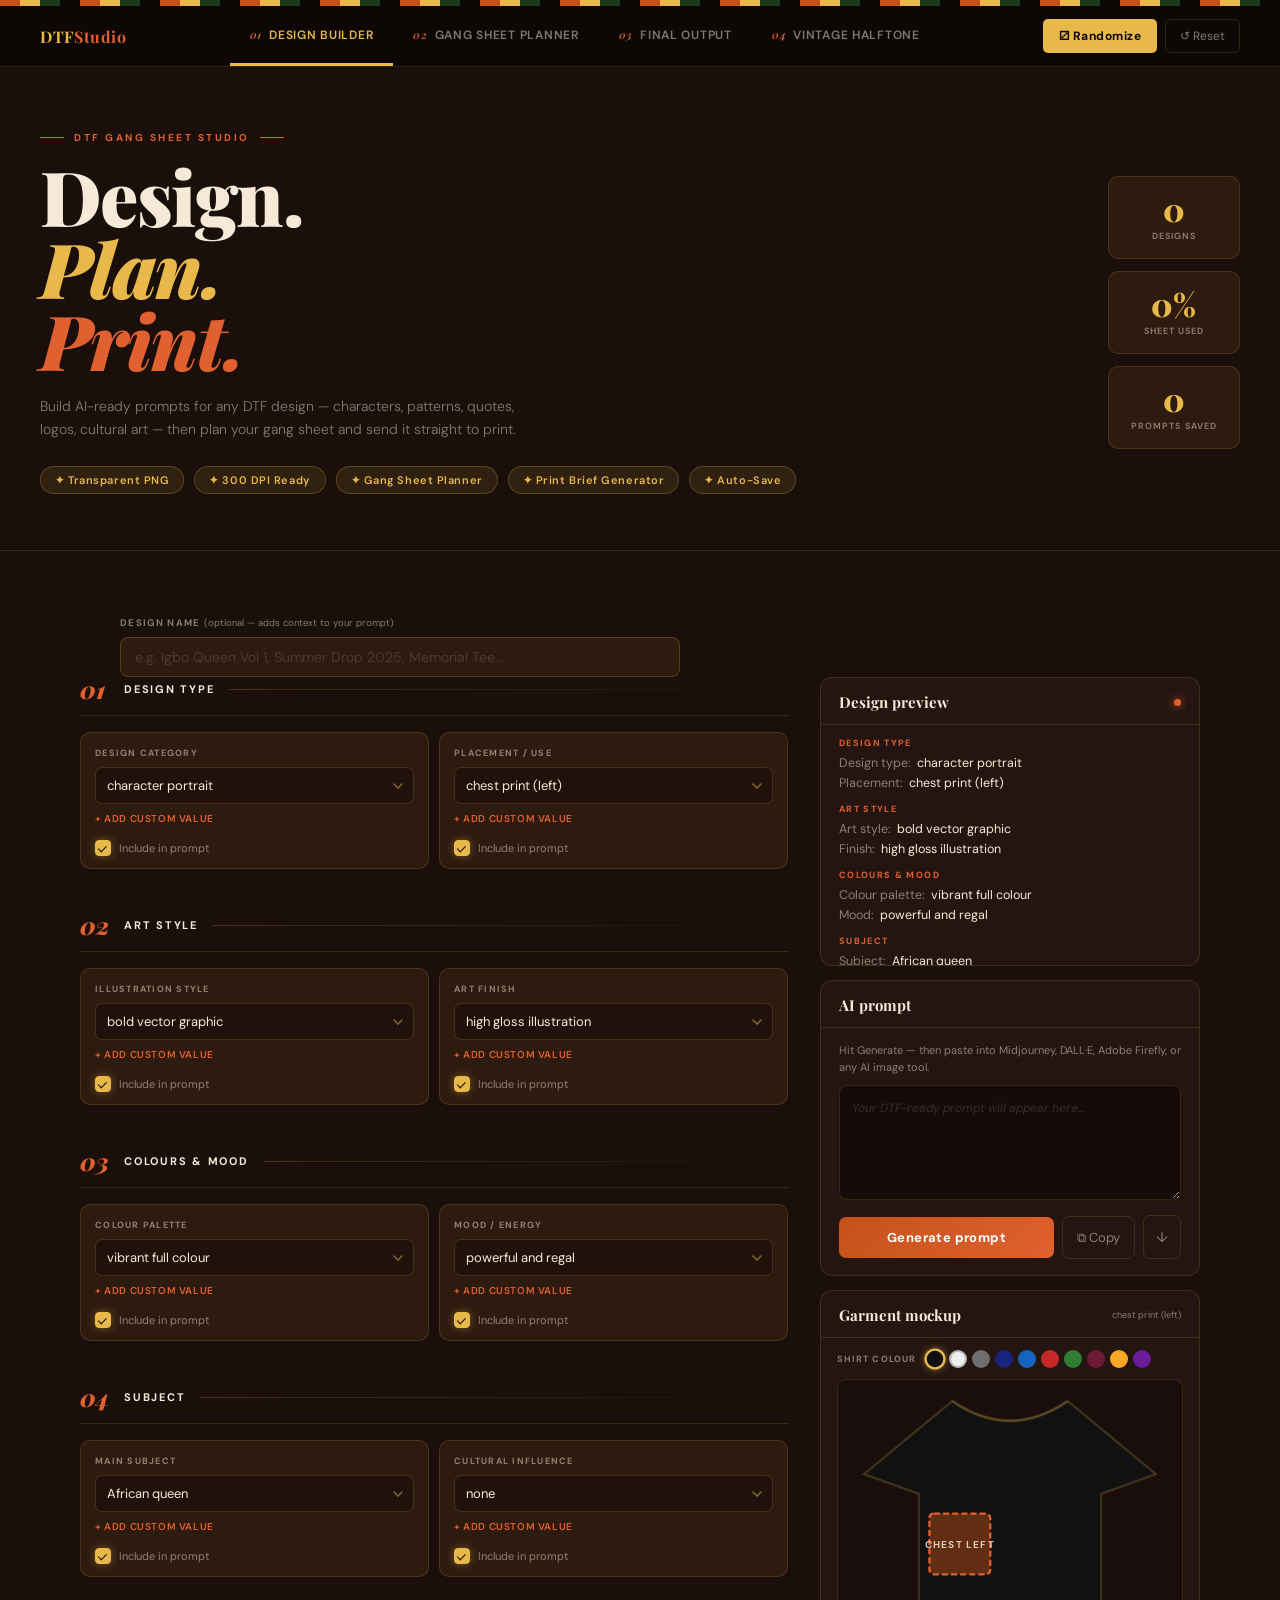
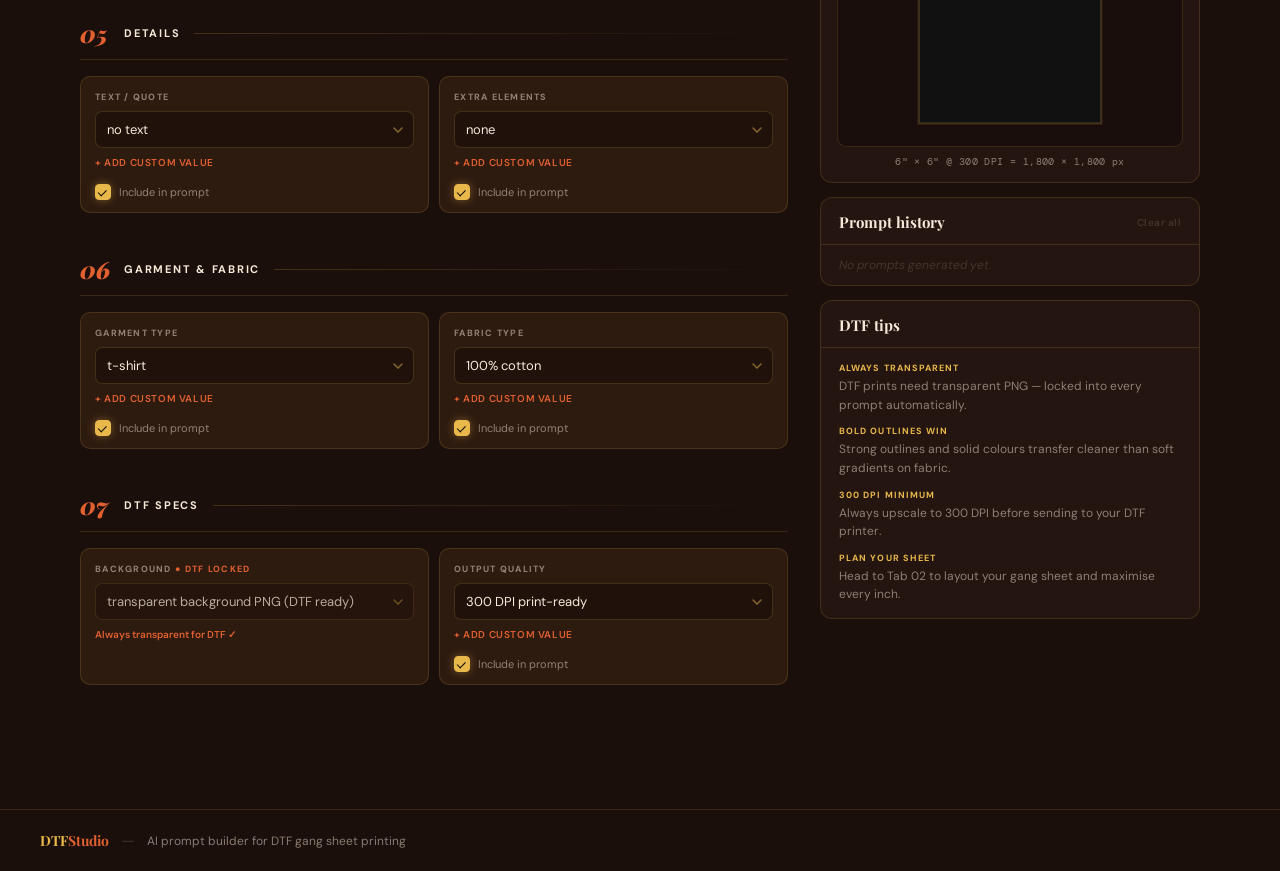
==== commit 48ce10dd: "Add Vintage Halftone Builder — Tab 04 style engine New dedicated tab with 5 advanced controls and li" ====
--- a/index.html
+++ b/index.html
@@ -24,6 +24,7 @@
       <button class="nav-tab active" onclick="switchTab('builder')"><span class="nav-tab-num">01</span>Design Builder</button>
       <button class="nav-tab" onclick="switchTab('planner')"><span class="nav-tab-num">02</span>Gang Sheet Planner</button>
       <button class="nav-tab" onclick="switchTab('output')"><span class="nav-tab-num">03</span>Final Output</button>
+      <button class="nav-tab" onclick="switchTab('vintage')"><span class="nav-tab-num">04</span>Vintage Halftone</button>
     </div>
     <div class="nav-actions">
       <button class="btn-rand" onclick="randomize()">⚂ Randomize</button>
@@ -304,6 +305,145 @@
   </div>
 </div>
 
+<!-- ══ TAB 4: VINTAGE HALFTONE BUILDER ══ -->
+<div id="tab-vintage" class="page">
+
+  <div class="vh-hero">
+    <div class="vh-hero-bg"></div>
+    <p class="vh-eyebrow">Style Engine — 04</p>
+    <h2 class="vh-title">Vintage Halftone<br><span>Builder</span></h2>
+    <p class="vh-desc">Create authentic vintage screen-print DTF designs with halftone shading, distressed bitmap textures, and that washed concert-tee look. Every selection updates your prompt in real time.</p>
+    <div class="vh-badges">
+      <span class="badge">✦ Halftone Shading</span>
+      <span class="badge">✦ Distressed Bitmap</span>
+      <span class="badge">✦ Washed Ink Look</span>
+      <span class="badge">✦ Dark Garment Ready</span>
+      <span class="badge">✦ Live Prompt</span>
+    </div>
+  </div>
+
+  <div class="two-col">
+    <!-- CONTROLS -->
+    <div>
+      <div class="vh-subject-row">
+        <span class="vh-sub-label">Subject / description <span class="dn-opt">(optional — describe your design concept)</span></span>
+        <input type="text" class="dn-input" id="vh-subject" placeholder="e.g. eagle with banner, Afrofuturist warrior, skull and roses, vintage band graphic..." oninput="onVHSubject(this.value)">
+      </div>
+
+      <!-- 01 Halftone Type -->
+      <div class="vh-group">
+        <div class="vh-group-head"><span class="vh-g-num">01</span><span class="vh-g-name">HALFTONE TYPE</span><div class="vh-g-rule"></div></div>
+        <div class="vh-pills" id="vhg-halftoneType">
+          <button class="vh-pill active" data-val="dot"       onclick="setVH('halftoneType','dot')">Dot halftone</button>
+          <button class="vh-pill"        data-val="line"      onclick="setVH('halftoneType','line')">Line halftone</button>
+          <button class="vh-pill"        data-val="stipple"   onclick="setVH('halftoneType','stipple')">Stipple halftone</button>
+          <button class="vh-pill"        data-val="engraved"  onclick="setVH('halftoneType','engraved')">Engraved halftone</button>
+          <button class="vh-pill"        data-val="newspaper" onclick="setVH('halftoneType','newspaper')">Newspaper bitmap</button>
+        </div>
+        <p class="vh-hint" id="vh-hint-halftoneType">Circular dot matrix pattern — the classic screen-print halftone</p>
+      </div>
+
+      <!-- 02 Distress Level -->
+      <div class="vh-group">
+        <div class="vh-group-head"><span class="vh-g-num">02</span><span class="vh-g-name">DISTRESS LEVEL</span><div class="vh-g-rule"></div></div>
+        <div class="vh-pills" id="vhg-distressLevel">
+          <button class="vh-pill"        data-val="clean"  onclick="setVH('distressLevel','clean')">Clean</button>
+          <button class="vh-pill"        data-val="light"  onclick="setVH('distressLevel','light')">Light distress</button>
+          <button class="vh-pill active" data-val="medium" onclick="setVH('distressLevel','medium')">Medium vintage distress</button>
+          <button class="vh-pill"        data-val="heavy"  onclick="setVH('distressLevel','heavy')">Heavy worn tee distress</button>
+        </div>
+        <p class="vh-hint" id="vh-hint-distressLevel">Faded edges, subtle print breakdown and aging texture</p>
+      </div>
+
+      <!-- 03 Ink Feel -->
+      <div class="vh-group">
+        <div class="vh-group-head"><span class="vh-g-num">03</span><span class="vh-g-name">INK FEEL</span><div class="vh-g-rule"></div></div>
+        <div class="vh-pills" id="vhg-inkFeel">
+          <button class="vh-pill active" data-val="soft"    onclick="setVH('inkFeel','soft')">Soft washed ink</button>
+          <button class="vh-pill"        data-val="cracked" onclick="setVH('inkFeel','cracked')">Cracked vintage ink</button>
+          <button class="vh-pill"        data-val="faded"   onclick="setVH('inkFeel','faded')">Faded poster ink</button>
+          <button class="vh-pill"        data-val="heavy"   onclick="setVH('inkFeel','heavy')">Heavy screen print ink</button>
+        </div>
+        <p class="vh-hint" id="vh-hint-inkFeel">Gentle faded look — lightweight fashion feel</p>
+      </div>
+
+      <!-- 04 Garment Target -->
+      <div class="vh-group">
+        <div class="vh-group-head"><span class="vh-g-num">04</span><span class="vh-g-name">GARMENT TARGET</span><div class="vh-g-rule"></div></div>
+        <div class="vh-pills" id="vhg-garmentTarget">
+          <button class="vh-pill vh-gp active" data-val="black"    onclick="setVH('garmentTarget','black')"    style="--gc:#111111">Black shirt</button>
+          <button class="vh-pill vh-gp"        data-val="charcoal" onclick="setVH('garmentTarget','charcoal')" style="--gc:#444444">Charcoal shirt</button>
+          <button class="vh-pill vh-gp"        data-val="white"    onclick="setVH('garmentTarget','white')"    style="--gc:#e8e8e8">White shirt</button>
+          <button class="vh-pill vh-gp"        data-val="cream"    onclick="setVH('garmentTarget','cream')"    style="--gc:#f5ead8">Cream shirt</button>
+          <button class="vh-pill vh-gp"        data-val="colored"  onclick="setVH('garmentTarget','colored')"  style="--gc:#1565C0">Colored garment</button>
+        </div>
+        <p class="vh-hint" id="vh-hint-garmentTarget">Black shirt — dark garment ready, high contrast artwork</p>
+      </div>
+
+      <!-- 05 Color Mode -->
+      <div class="vh-group">
+        <div class="vh-group-head"><span class="vh-g-num">05</span><span class="vh-g-name">COLOR MODE</span><div class="vh-g-rule"></div></div>
+        <div class="vh-pills" id="vhg-colorMode">
+          <button class="vh-pill active" data-val="sepia"     onclick="setVH('colorMode','sepia')">Sepia gold</button>
+          <button class="vh-pill"        data-val="cream"     onclick="setVH('colorMode','cream')">Cream and black</button>
+          <button class="vh-pill"        data-val="mono"      onclick="setVH('colorMode','mono')">Faded monochrome</button>
+          <button class="vh-pill"        data-val="redcream"  onclick="setVH('colorMode','redcream')">Washed red and cream</button>
+          <button class="vh-pill"        data-val="charcoal"  onclick="setVH('colorMode','charcoal')">Charcoal and bone</button>
+          <button class="vh-pill"        data-val="fullcolor" onclick="setVH('colorMode','fullcolor')">Vintage full color</button>
+        </div>
+        <p class="vh-hint" id="vh-hint-colorMode">Warm aged brown tones — aged paper and sepia gold</p>
+      </div>
+    </div>
+
+    <!-- SIDEBAR -->
+    <div class="sidebar">
+      <div class="sc">
+        <div class="sh"><span class="st">Active style</span><div class="sdot"></div></div>
+        <div class="sel-body">
+          <div id="vh-tags" class="vh-tags-wrap"><p class="sel-empty">Select options to see your style take shape...</p></div>
+        </div>
+      </div>
+
+      <div class="sc">
+        <div class="sh"><span class="st">Vintage prompt</span></div>
+        <div class="pb">
+          <p class="ph">Live-updating DTF prompt — paste into Midjourney, DALL·E, Firefly, or any AI image tool.</p>
+          <textarea class="pta" id="vh-prompt-out" readonly placeholder="Your vintage halftone prompt will appear here..."></textarea>
+          <div class="pbtns">
+            <button class="btn-gen" onclick="copyVHPrompt()">⧉ Copy prompt</button>
+            <button class="btn-dl-sm" onclick="downloadVHPrompt()" title="Download .txt">↓</button>
+          </div>
+        </div>
+      </div>
+
+      <div class="sc">
+        <div class="sh"><span class="st">Garment preview</span><span class="sh-hint" id="vh-garment-label">Black shirt</span></div>
+        <div class="mockup-body">
+          <div class="shirt-wrap">
+            <svg id="vh-shirt-svg" viewBox="0 0 200 225" xmlns="http://www.w3.org/2000/svg" width="100%">
+              <path id="vh-shirt-body" d="M 62,6 Q 100,32 138,6 L 196,54 L 160,67 L 160,218 L 40,218 L 40,67 L 4,54 Z" fill="#111111" stroke="rgba(232,184,75,0.2)" stroke-width="1.5"/>
+              <path d="M 62,6 Q 100,32 138,6" fill="none" stroke="rgba(232,184,75,0.1)" stroke-width="2"/>
+              <rect x="76" y="80" width="48" height="48" fill="rgba(196,82,26,0.38)" stroke="#e06030" stroke-width="1.5" stroke-dasharray="4 2" rx="3"/>
+              <text x="100" y="105" text-anchor="middle" font-size="5.5" fill="rgba(245,234,216,0.8)" font-family="DM Sans,sans-serif" font-weight="700" letter-spacing="0.6">VINTAGE</text>
+              <text x="100" y="113" text-anchor="middle" font-size="5.5" fill="rgba(245,234,216,0.8)" font-family="DM Sans,sans-serif" font-weight="700" letter-spacing="0.6">PRINT</text>
+            </svg>
+          </div>
+        </div>
+      </div>
+
+      <div class="sc">
+        <div class="sh"><span class="st">Style notes</span></div>
+        <div class="tips-body">
+          <div><p class="tl">Halftone shading</p><p class="tt">Dot and line halftones mimic classic screen-print separation. AI renders these best with bold, high-contrast artwork.</p></div>
+          <div><p class="tl">Dark garment prints</p><p class="tt">For black or charcoal shirts, your artwork needs bright or light colours — avoid dark-on-dark designs.</p></div>
+          <div><p class="tl">Layer distress after</p><p class="tt">Generate clean halftone art first, then add distress texture in Photoshop or Procreate before DTF transfer.</p></div>
+          <div><p class="tl">Ink coverage</p><p class="tt">Heavy screen print = bold and opaque. Soft washed = lightweight feel, perfect for fashion-forward streetwear pieces.</p></div>
+        </div>
+      </div>
+    </div>
+  </div>
+</div>
+
 <!-- FOOTER -->
 <footer class="site-footer">
   <div class="footer-inner">
--- a/css/style.css
+++ b/css/style.css
@@ -242,6 +242,42 @@
 .toast{background:var(--card);border:1px solid var(--border);border-left:3px solid var(--gold);border-radius:8px;padding:12px 18px;font-size:13px;font-weight:600;color:var(--cream);transform:translateX(110%);opacity:0;transition:transform 0.3s ease,opacity 0.3s ease;pointer-events:none;max-width:280px}
 .toast.show{transform:translateX(0);opacity:1}
 
+/* ─── VINTAGE HALFTONE BUILDER ─── */
+.vh-hero{position:relative;background:linear-gradient(145deg,#0d0805 0%,#1a0f0a 50%,#241510 100%);border:1px solid var(--border);border-radius:14px;padding:44px 44px 40px;margin-bottom:40px;overflow:hidden}
+.vh-hero-bg{position:absolute;inset:0;background-image:repeating-linear-gradient(0deg,rgba(232,184,75,0.035) 0,rgba(232,184,75,0.035) 1px,transparent 1px,transparent 12px),repeating-linear-gradient(90deg,rgba(232,184,75,0.035) 0,rgba(232,184,75,0.035) 1px,transparent 1px,transparent 12px);pointer-events:none}
+.vh-hero::after{content:'';position:absolute;top:-80px;right:-60px;width:340px;height:340px;background:radial-gradient(circle,rgba(196,82,26,0.14) 0%,transparent 65%);pointer-events:none}
+.vh-eyebrow{position:relative;font-size:9px;font-weight:700;letter-spacing:0.28em;text-transform:uppercase;color:var(--rust-light);margin-bottom:14px;display:flex;align-items:center;gap:10px}
+.vh-eyebrow::before{content:'';flex:0 0 20px;height:1px;background:var(--rust-light)}
+.vh-title{position:relative;font-family:'Playfair Display',serif;font-size:clamp(30px,4.5vw,58px);font-weight:900;line-height:0.95;color:var(--cream);letter-spacing:-0.02em;margin-bottom:16px}
+.vh-title span{color:var(--gold);font-style:italic;display:block}
+.vh-desc{position:relative;font-size:13.5px;color:var(--muted);line-height:1.75;max-width:580px;font-weight:300;margin-bottom:0}
+.vh-badges{position:relative;display:flex;gap:8px;margin-top:20px;flex-wrap:wrap}
+
+/* SUBJECT ROW */
+.vh-subject-row{margin-bottom:34px}
+.vh-sub-label{font-size:9.5px;font-weight:700;letter-spacing:0.14em;text-transform:uppercase;color:var(--muted);display:block;margin-bottom:8px}
+
+/* CONTROL GROUPS */
+.vh-group{margin-bottom:38px}
+.vh-group-head{display:flex;align-items:center;gap:14px;margin-bottom:18px;padding-bottom:14px;border-bottom:1px solid var(--border)}
+.vh-g-num{font-family:'Playfair Display',serif;font-size:26px;font-weight:900;font-style:italic;color:var(--rust-light);line-height:1;flex-shrink:0;min-width:34px}
+.vh-g-name{font-size:11px;font-weight:700;letter-spacing:0.18em;text-transform:uppercase;color:var(--cream)}
+.vh-g-rule{flex:1;height:1px;background:linear-gradient(90deg,rgba(232,184,75,0.2),transparent)}
+.vh-hint{font-size:10.5px;color:var(--faint);margin-top:10px;font-style:italic;line-height:1.5;transition:color 0.2s}
+
+/* PILL BUTTONS */
+.vh-pills{display:flex;flex-wrap:wrap;gap:8px}
+.vh-pill{background:var(--card);border:1px solid var(--border);border-radius:8px;padding:10px 18px;font-size:12.5px;font-weight:600;color:var(--muted);cursor:pointer;font-family:'DM Sans',sans-serif;transition:all 0.2s;letter-spacing:0.02em;position:relative;overflow:hidden}
+.vh-pill:hover{border-color:rgba(232,184,75,0.4);color:var(--cream);background:#341f12}
+.vh-pill.active{background:linear-gradient(135deg,rgba(196,82,26,0.3),rgba(224,96,48,0.18));border-color:var(--rust-light);color:var(--cream);box-shadow:0 0 14px rgba(196,82,26,0.18),inset 0 0 20px rgba(196,82,26,0.06)}
+
+/* GARMENT PILL — colour dot */
+.vh-gp::after{content:'';display:inline-block;width:9px;height:9px;border-radius:50%;background:var(--gc,#111);border:1px solid rgba(255,255,255,0.25);margin-left:8px;vertical-align:middle;flex-shrink:0}
+
+/* ACTIVE TAGS */
+.vh-tags-wrap{display:flex;flex-wrap:wrap;gap:6px;min-height:24px}
+.vh-tag{background:rgba(196,82,26,0.15);border:1px solid rgba(196,82,26,0.32);border-radius:100px;padding:4px 11px;font-size:9.5px;font-weight:700;color:var(--rust-light);letter-spacing:0.06em;text-transform:uppercase;white-space:nowrap}
+
 /* FOOTER */
 .site-footer{border-top:1px solid var(--border);padding:20px 40px;margin-top:0}
 .footer-inner{max-width:1200px;margin:0 auto;display:flex;align-items:center;gap:12px}
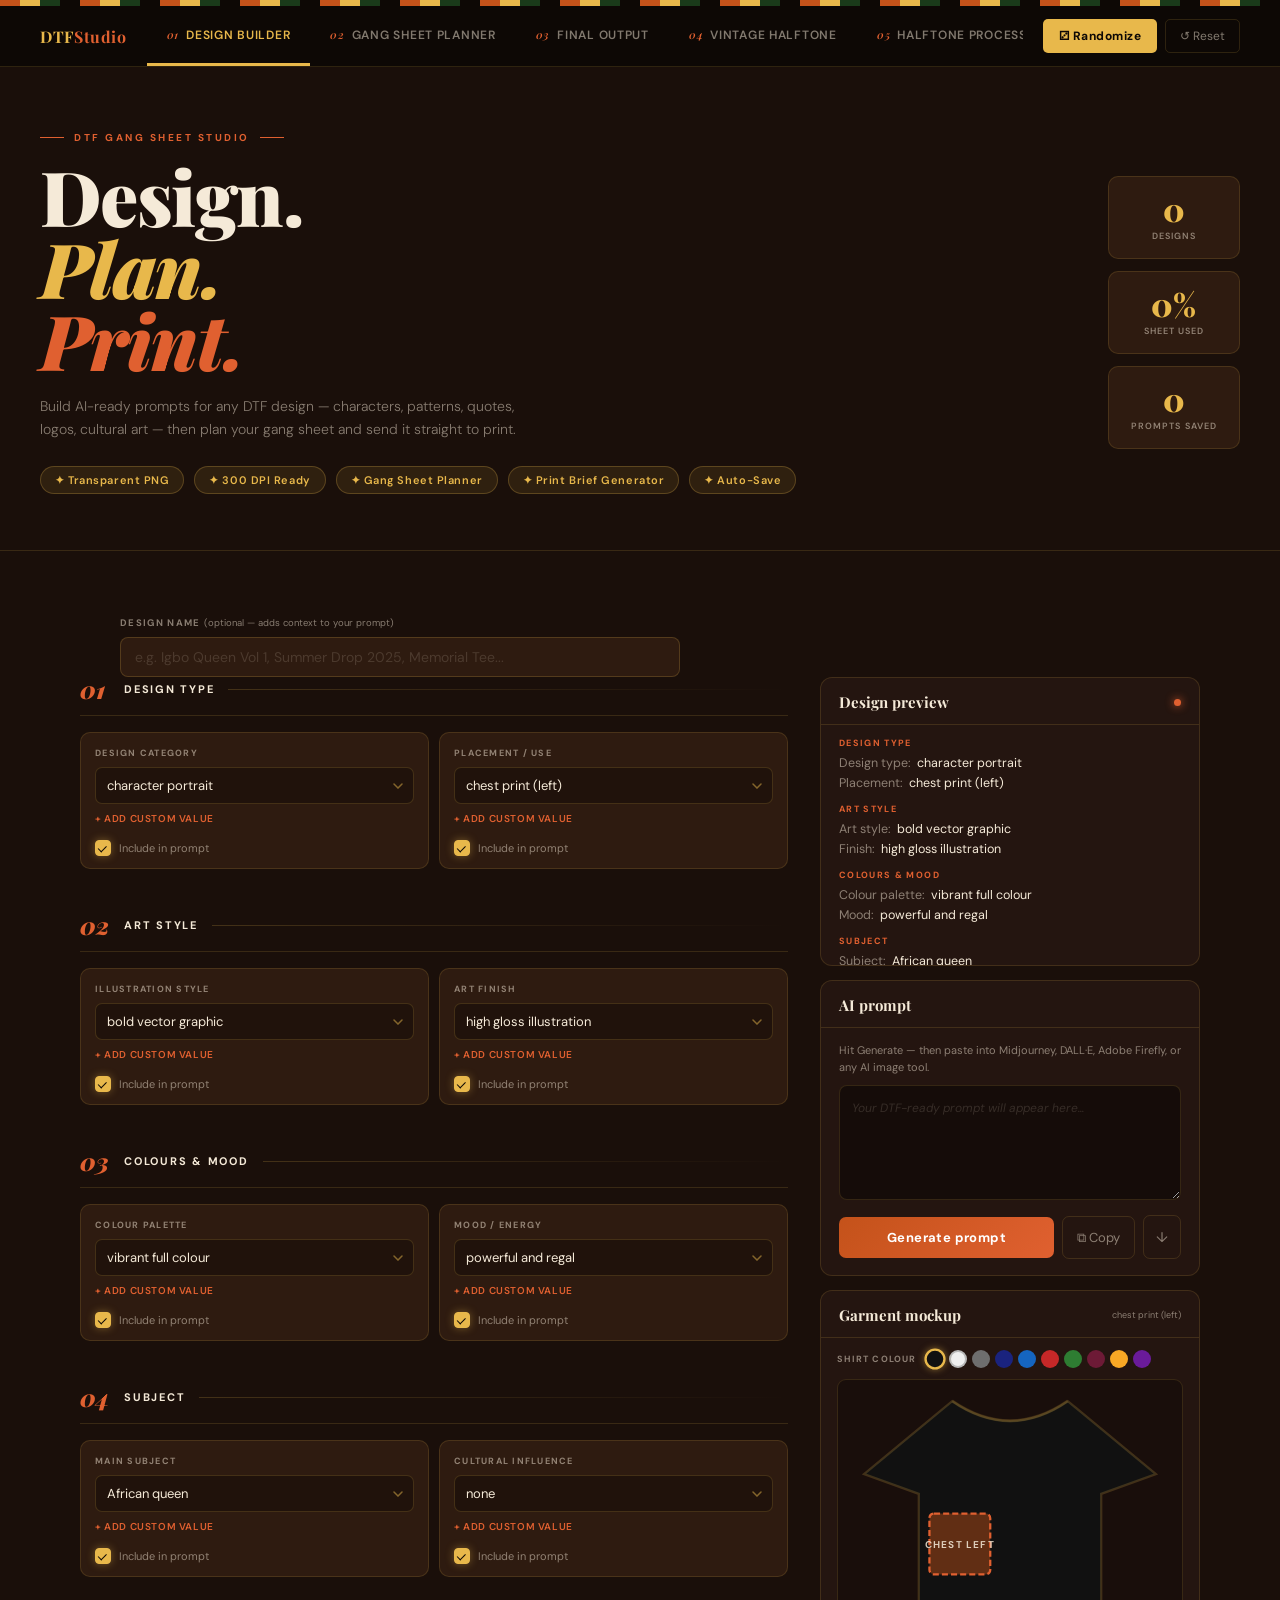
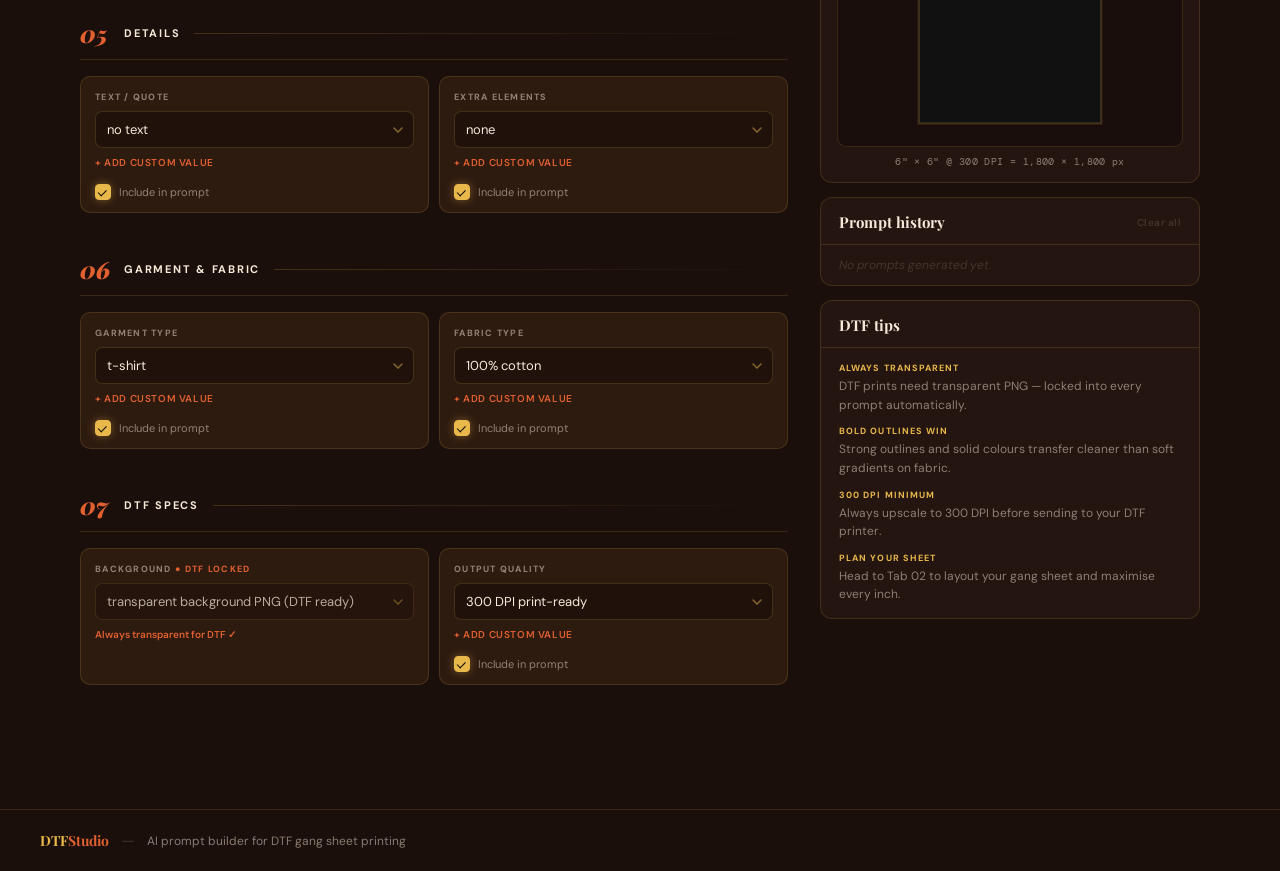
==== commit 6786fe25: "Add DTF Halftone Processor — Tab 05 with real canvas-based image processing - js/halftone.js: Halfto" ====
--- a/index.html
+++ b/index.html
@@ -25,6 +25,7 @@
       <button class="nav-tab" onclick="switchTab('planner')"><span class="nav-tab-num">02</span>Gang Sheet Planner</button>
       <button class="nav-tab" onclick="switchTab('output')"><span class="nav-tab-num">03</span>Final Output</button>
       <button class="nav-tab" onclick="switchTab('vintage')"><span class="nav-tab-num">04</span>Vintage Halftone</button>
+      <button class="nav-tab" onclick="switchTab('halftone')"><span class="nav-tab-num">05</span>Halftone Processor</button>
     </div>
     <div class="nav-actions">
       <button class="btn-rand" onclick="randomize()">⚂ Randomize</button>
@@ -444,6 +445,228 @@
   </div>
 </div>
 
+<!-- ══ TAB 5: DTF HALFTONE PROCESSOR ══ -->
+<div id="tab-halftone" class="page">
+
+  <div class="ht-hero">
+    <div class="ht-hero-bg"></div>
+    <p class="ht-eyebrow">Image Processor — 05</p>
+    <h2 class="ht-title">DTF Halftone<br><span>Processor</span></h2>
+    <p class="ht-desc">Upload your PNG design and apply real halftone processing directly in the browser. Every slider actually affects the image. Export a transparent PNG ready for DTF printing.</p>
+    <div class="ht-badges">
+      <span class="badge">✦ Real Canvas Processing</span>
+      <span class="badge">✦ Live Preview</span>
+      <span class="badge">✦ 5 Halftone Types</span>
+      <span class="badge">✦ Dark Shirt Ready</span>
+      <span class="badge">✦ Transparent PNG Export</span>
+    </div>
+  </div>
+
+  <!-- UPLOAD AREA -->
+  <div id="ht-upload-area" class="ht-upload-area">
+    <input type="file" id="ht-file-input" accept="image/png,image/jpeg,image/webp" style="display:none">
+    <div class="ht-upload-icon">
+      <svg width="48" height="48" viewBox="0 0 48 48" fill="none" xmlns="http://www.w3.org/2000/svg">
+        <rect x="1" y="1" width="46" height="46" rx="10" stroke="rgba(232,184,75,0.3)" stroke-width="2" stroke-dasharray="6 4"/>
+        <path d="M24 30V18M24 18L19 23M24 18L29 23" stroke="rgba(232,184,75,0.7)" stroke-width="2" stroke-linecap="round" stroke-linejoin="round"/>
+        <path d="M16 34h16" stroke="rgba(232,184,75,0.4)" stroke-width="1.5" stroke-linecap="round"/>
+      </svg>
+    </div>
+    <p class="ht-upload-title">Drop your design here</p>
+    <p class="ht-upload-sub">PNG, JPG or WebP — click to browse</p>
+    <p class="ht-upload-hint">Works best with high-contrast artwork on a transparent or white background</p>
+  </div>
+
+  <!-- PROCESSOR UI (hidden until image loaded) -->
+  <div id="ht-processor-ui" style="display:none">
+
+    <!-- PREVIEWS -->
+    <div class="ht-previews">
+      <div class="ht-preview-panel">
+        <div class="ht-preview-label">Original</div>
+        <div class="ht-canvas-wrap ht-canvas-checker">
+          <canvas id="ht-orig-canvas"></canvas>
+        </div>
+      </div>
+      <div class="ht-preview-panel">
+        <div class="ht-preview-label">Halftone processed</div>
+        <div class="ht-canvas-wrap ht-canvas-checker">
+          <canvas id="ht-out-canvas"></canvas>
+        </div>
+      </div>
+      <div class="ht-preview-panel">
+        <div class="ht-preview-label">Shirt preview</div>
+        <div class="ht-canvas-wrap">
+          <canvas id="ht-shirt-canvas"></canvas>
+        </div>
+        <div class="ht-garment-btns">
+          <button class="ht-garment-btn active" data-color="#111111" style="background:#111111" title="Black"></button>
+          <button class="ht-garment-btn" data-color="#EFEFEF" style="background:#EFEFEF;border-color:rgba(100,100,100,0.4)" title="White"></button>
+          <button class="ht-garment-btn" data-color="#6E6E6E" style="background:#6E6E6E" title="Grey"></button>
+          <button class="ht-garment-btn" data-color="#1A237E" style="background:#1A237E" title="Navy"></button>
+          <button class="ht-garment-btn" data-color="#C62828" style="background:#C62828" title="Red"></button>
+          <button class="ht-garment-btn" data-color="#2E7D32" style="background:#2E7D32" title="Forest"></button>
+        </div>
+      </div>
+    </div>
+
+    <!-- CONTROLS GRID -->
+    <div class="ht-controls-grid">
+
+      <!-- LEFT: HALFTONE SETTINGS -->
+      <div class="ht-ctrl-panel">
+        <div class="ht-ctrl-head"><span class="ht-ctrl-num">01</span><span class="ht-ctrl-title">HALFTONE SETTINGS</span></div>
+
+        <div class="ht-ctrl-row">
+          <label class="ht-ctrl-label">Halftone type</label>
+          <select class="ht-select" id="ht-type">
+            <option value="dot">Dot halftone</option>
+            <option value="line">Line halftone</option>
+            <option value="newspaper">Newspaper bitmap</option>
+            <option value="engraved">Engraved lines</option>
+            <option value="stipple">Stipple texture</option>
+          </select>
+        </div>
+
+        <div class="ht-ctrl-row">
+          <div class="ht-slider-head">
+            <label class="ht-ctrl-label">LPI (lines per inch)</label>
+            <span class="ht-slider-val" id="ht-lpi-val">35</span>
+          </div>
+          <input type="range" class="ht-slider" id="ht-lpi" min="10" max="85" step="1" value="35">
+          <div class="ht-slider-range"><span>10 — coarse</span><span>85 — fine</span></div>
+        </div>
+
+        <div class="ht-ctrl-row">
+          <div class="ht-slider-head">
+            <label class="ht-ctrl-label">Dot angle</label>
+            <span class="ht-slider-val" id="ht-angle-val">22.5°</span>
+          </div>
+          <input type="range" class="ht-slider" id="ht-angle" min="0" max="90" step="0.5" value="22.5">
+          <div class="ht-slider-range"><span>0°</span><span>90°</span></div>
+        </div>
+
+        <div class="ht-ctrl-row">
+          <div class="ht-slider-head">
+            <label class="ht-ctrl-label">Softness</label>
+            <span class="ht-slider-val" id="ht-softness-val">45%</span>
+          </div>
+          <input type="range" class="ht-slider" id="ht-softness" min="0" max="100" step="1" value="45">
+        </div>
+
+        <div class="ht-ctrl-row">
+          <div class="ht-slider-head">
+            <label class="ht-ctrl-label">Ink gain / spread</label>
+            <span class="ht-slider-val" id="ht-gain-val">40%</span>
+          </div>
+          <input type="range" class="ht-slider" id="ht-gain" min="0" max="100" step="1" value="40">
+        </div>
+      </div>
+
+      <!-- MIDDLE: DTF DARK SHIRT CONTROLS -->
+      <div class="ht-ctrl-panel">
+        <div class="ht-ctrl-head"><span class="ht-ctrl-num">02</span><span class="ht-ctrl-title">DTF DARK SHIRT</span></div>
+
+        <div class="ht-toggle-row">
+          <label class="ht-toggle-label">White ink underbase</label>
+          <label class="ht-toggle-switch">
+            <input type="checkbox" id="ht-underbase" checked>
+            <span class="ht-toggle-track"></span>
+          </label>
+        </div>
+
+        <div class="ht-ctrl-row">
+          <div class="ht-slider-head">
+            <label class="ht-ctrl-label">Black removal</label>
+            <span class="ht-slider-val" id="ht-black-removal-val">30%</span>
+          </div>
+          <input type="range" class="ht-slider" id="ht-black-removal" min="0" max="80" step="1" value="30">
+        </div>
+
+        <div class="ht-ctrl-row">
+          <div class="ht-slider-head">
+            <label class="ht-ctrl-label">Midtone detail</label>
+            <span class="ht-slider-val" id="ht-midtone-val">50%</span>
+          </div>
+          <input type="range" class="ht-slider" id="ht-midtone" min="0" max="100" step="1" value="50">
+        </div>
+
+        <div class="ht-ctrl-row">
+          <div class="ht-slider-head">
+            <label class="ht-ctrl-label">White ink strength</label>
+            <span class="ht-slider-val" id="ht-white-strength-val">80%</span>
+          </div>
+          <input type="range" class="ht-slider" id="ht-white-strength" min="20" max="100" step="1" value="80">
+        </div>
+
+        <div class="ht-toggle-row">
+          <label class="ht-toggle-label">Cleanup filter (remove dust pixels)</label>
+          <label class="ht-toggle-switch">
+            <input type="checkbox" id="ht-cleanup" checked>
+            <span class="ht-toggle-track"></span>
+          </label>
+        </div>
+
+        <div class="ht-toggle-row">
+          <label class="ht-toggle-label">Transparent background</label>
+          <label class="ht-toggle-switch">
+            <input type="checkbox" id="ht-transparent" checked>
+            <span class="ht-toggle-track"></span>
+          </label>
+        </div>
+      </div>
+
+      <!-- RIGHT: COLOR TONE + PRINT SIZE + EXPORT -->
+      <div class="ht-ctrl-panel">
+        <div class="ht-ctrl-head"><span class="ht-ctrl-num">03</span><span class="ht-ctrl-title">COLOUR TONE</span></div>
+
+        <div class="ht-color-pills">
+          <button class="ht-color-pill active" data-mode="original">Keep original</button>
+          <button class="ht-color-pill" data-mode="cream">Cream &amp; black</button>
+          <button class="ht-color-pill" data-mode="sepia">Sepia gold</button>
+          <button class="ht-color-pill" data-mode="charcoal">Charcoal &amp; bone</button>
+          <button class="ht-color-pill" data-mode="vintage">Washed vintage</button>
+          <button class="ht-color-pill" data-mode="mono">Monochrome</button>
+        </div>
+
+        <div class="ht-ctrl-head" style="margin-top:22px"><span class="ht-ctrl-num">04</span><span class="ht-ctrl-title">FINAL PRINT SIZE</span></div>
+
+        <div class="ht-size-row">
+          <div class="ht-size-field">
+            <label class="ht-ctrl-label">Width (inches)</label>
+            <input type="number" class="ht-input" id="ht-print-w" value="12" min="1" max="24" step="0.5">
+          </div>
+          <div class="ht-size-x">×</div>
+          <div class="ht-size-field">
+            <label class="ht-ctrl-label">Height (inches)</label>
+            <input type="number" class="ht-input" id="ht-print-h" value="12" min="1" max="24" step="0.5">
+          </div>
+          <div class="ht-size-field">
+            <label class="ht-ctrl-label">DPI</label>
+            <select class="ht-select" id="ht-dpi">
+              <option value="150">150</option>
+              <option value="300" selected>300</option>
+              <option value="600">600</option>
+            </select>
+          </div>
+        </div>
+        <div class="ht-px-dims" id="ht-px-dims">— select size and DPI</div>
+
+        <div class="ht-ctrl-head" style="margin-top:22px"><span class="ht-ctrl-num">05</span><span class="ht-ctrl-title">EXPORT</span></div>
+
+        <div class="ht-export-btns">
+          <button class="ht-export-main" id="ht-export-png">↓ Transparent PNG (DTF ready)</button>
+          <button class="ht-export-sec" id="ht-export-shirt">↓ Shirt preview JPG</button>
+          <button class="ht-export-sec" id="ht-export-brief">↓ Print brief .txt</button>
+          <button class="ht-export-sec" id="ht-copy-settings">⧉ Copy printer settings</button>
+          <button class="ht-export-danger" id="ht-reset-image">✕ Remove image</button>
+        </div>
+      </div>
+
+    </div>
+  </div>
+</div>
+
 <!-- FOOTER -->
 <footer class="site-footer">
   <div class="footer-inner">
@@ -457,5 +680,6 @@
 <div id="toast-container" class="toast-container"></div>
 
 <script src="js/app.js"></script>
+<script src="js/halftone.js"></script>
 </body>
 </html>
--- a/css/style.css
+++ b/css/style.css
@@ -278,6 +278,102 @@
 .vh-tags-wrap{display:flex;flex-wrap:wrap;gap:6px;min-height:24px}
 .vh-tag{background:rgba(196,82,26,0.15);border:1px solid rgba(196,82,26,0.32);border-radius:100px;padding:4px 11px;font-size:9.5px;font-weight:700;color:var(--rust-light);letter-spacing:0.06em;text-transform:uppercase;white-space:nowrap}
 
+/* ─── DTF HALFTONE PROCESSOR ─── */
+.ht-hero{position:relative;background:linear-gradient(145deg,#0d0805 0%,#1a0f0a 50%,#241510 100%);border:1px solid var(--border);border-radius:14px;padding:44px 44px 40px;margin-bottom:36px;overflow:hidden}
+.ht-hero-bg{position:absolute;inset:0;background-image:repeating-linear-gradient(45deg,rgba(232,184,75,0.03) 0,rgba(232,184,75,0.03) 1px,transparent 1px,transparent 14px);pointer-events:none}
+.ht-hero::after{content:'';position:absolute;top:-80px;right:-60px;width:340px;height:340px;background:radial-gradient(circle,rgba(196,82,26,0.12) 0%,transparent 65%);pointer-events:none}
+.ht-eyebrow{position:relative;font-size:9px;font-weight:700;letter-spacing:0.28em;text-transform:uppercase;color:var(--rust-light);margin-bottom:14px;display:flex;align-items:center;gap:10px}
+.ht-eyebrow::before{content:'';flex:0 0 20px;height:1px;background:var(--rust-light)}
+.ht-title{position:relative;font-family:'Playfair Display',serif;font-size:clamp(30px,4.5vw,58px);font-weight:900;line-height:0.95;color:var(--cream);letter-spacing:-0.02em;margin-bottom:16px}
+.ht-title span{color:var(--gold);font-style:italic;display:block}
+.ht-desc{position:relative;font-size:13.5px;color:var(--muted);line-height:1.75;max-width:580px;font-weight:300}
+.ht-badges{position:relative;display:flex;gap:8px;margin-top:20px;flex-wrap:wrap}
+
+/* UPLOAD AREA */
+.ht-upload-area{display:flex;flex-direction:column;align-items:center;justify-content:center;gap:14px;border:2px dashed rgba(232,184,75,0.2);border-radius:14px;background:var(--surface);padding:60px 40px;cursor:pointer;transition:border-color 0.2s,background 0.2s;min-height:260px;text-align:center}
+.ht-upload-area:hover,.ht-upload-area.drag-over{border-color:rgba(232,184,75,0.5);background:#241510}
+.ht-upload-title{font-family:'Playfair Display',serif;font-size:22px;font-weight:700;color:var(--cream)}
+.ht-upload-sub{font-size:13px;color:var(--muted)}
+.ht-upload-hint{font-size:11px;color:var(--faint);font-style:italic;max-width:340px}
+
+/* PREVIEWS */
+.ht-previews{display:grid;grid-template-columns:1fr 1fr 1fr;gap:18px;margin-bottom:28px}
+.ht-preview-panel{display:flex;flex-direction:column;gap:8px}
+.ht-preview-label{font-size:9.5px;font-weight:700;letter-spacing:0.14em;text-transform:uppercase;color:var(--muted)}
+.ht-canvas-wrap{background:var(--surface);border:1px solid var(--border);border-radius:10px;overflow:hidden;display:flex;align-items:center;justify-content:center;min-height:200px;padding:8px}
+.ht-canvas-wrap canvas{max-width:100%;max-height:280px;object-fit:contain;display:block}
+.ht-canvas-checker{background-color:#1a1a1a;background-image:linear-gradient(45deg,#222 25%,transparent 25%),linear-gradient(-45deg,#222 25%,transparent 25%),linear-gradient(45deg,transparent 75%,#222 75%),linear-gradient(-45deg,transparent 75%,#222 75%);background-size:14px 14px;background-position:0 0,0 7px,7px -7px,-7px 0}
+.ht-garment-btns{display:flex;gap:6px;justify-content:center;padding-top:4px}
+.ht-garment-btn{width:22px;height:22px;border-radius:50%;border:2px solid transparent;cursor:pointer;transition:transform 0.15s,border-color 0.15s;flex-shrink:0}
+.ht-garment-btn:hover{transform:scale(1.2)}
+.ht-garment-btn.active{border-color:var(--gold)!important;transform:scale(1.18);box-shadow:0 0 6px rgba(232,184,75,0.5)}
+
+/* CONTROLS GRID */
+.ht-controls-grid{display:grid;grid-template-columns:1fr 1fr 1fr;gap:18px}
+.ht-ctrl-panel{background:var(--surface);border:1px solid var(--border);border-radius:12px;padding:22px 20px;display:flex;flex-direction:column;gap:0}
+.ht-ctrl-head{display:flex;align-items:center;gap:12px;padding-bottom:14px;border-bottom:1px solid var(--border);margin-bottom:18px}
+.ht-ctrl-num{font-family:'Playfair Display',serif;font-size:22px;font-weight:900;font-style:italic;color:var(--rust-light);line-height:1;flex-shrink:0;min-width:28px}
+.ht-ctrl-title{font-size:10px;font-weight:700;letter-spacing:0.18em;text-transform:uppercase;color:var(--cream)}
+.ht-ctrl-row{margin-bottom:16px}
+.ht-ctrl-row:last-child{margin-bottom:0}
+.ht-ctrl-label{font-size:10px;font-weight:700;letter-spacing:0.08em;text-transform:uppercase;color:var(--muted);display:block;margin-bottom:6px}
+.ht-slider-head{display:flex;justify-content:space-between;align-items:baseline;margin-bottom:6px}
+.ht-slider-val{font-family:'DM Mono',monospace;font-size:12px;font-weight:700;color:var(--gold)}
+.ht-slider{width:100%;height:4px;border-radius:2px;background:rgba(232,184,75,0.15);outline:none;cursor:pointer;-webkit-appearance:none;appearance:none;transition:background 0.2s}
+.ht-slider::-webkit-slider-thumb{-webkit-appearance:none;width:16px;height:16px;border-radius:50%;background:var(--gold);cursor:pointer;border:2px solid var(--bg);box-shadow:0 0 6px rgba(232,184,75,0.4)}
+.ht-slider::-moz-range-thumb{width:16px;height:16px;border-radius:50%;background:var(--gold);cursor:pointer;border:2px solid var(--bg);box-shadow:0 0 6px rgba(232,184,75,0.4)}
+.ht-slider-range{display:flex;justify-content:space-between;font-size:9px;color:var(--faint);margin-top:4px}
+.ht-select{width:100%;padding:9px 28px 9px 11px;border:1px solid rgba(232,184,75,0.18);border-radius:7px;font-size:13px;color:var(--cream);background:rgba(0,0,0,0.35) url("data:image/svg+xml,%3Csvg xmlns='http://www.w3.org/2000/svg' width='10' height='6' viewBox='0 0 10 6'%3E%3Cpath d='M1 1l4 4 4-4' stroke='rgba(232,184,75,0.5)' stroke-width='1.5' fill='none' stroke-linecap='round'/%3E%3C/svg%3E") no-repeat right 10px center;appearance:none;font-family:'DM Sans',sans-serif;outline:none;cursor:pointer;transition:border-color 0.2s}
+.ht-select:focus{border-color:var(--gold)}
+.ht-select option{background:#2e1b10;color:var(--cream)}
+
+/* TOGGLES */
+.ht-toggle-row{display:flex;align-items:center;justify-content:space-between;gap:12px;margin-bottom:14px}
+.ht-toggle-label{font-size:11px;color:var(--cream);line-height:1.4}
+.ht-toggle-switch{position:relative;display:inline-flex;flex-shrink:0;cursor:pointer}
+.ht-toggle-switch input{opacity:0;width:0;height:0;position:absolute}
+.ht-toggle-track{display:block;width:38px;height:20px;border-radius:10px;background:rgba(232,184,75,0.15);border:1px solid rgba(232,184,75,0.2);transition:background 0.2s,border-color 0.2s;position:relative}
+.ht-toggle-track::after{content:'';position:absolute;top:2px;left:2px;width:14px;height:14px;border-radius:50%;background:var(--muted);transition:transform 0.2s,background 0.2s}
+.ht-toggle-switch input:checked + .ht-toggle-track{background:rgba(196,82,26,0.4);border-color:var(--rust-light)}
+.ht-toggle-switch input:checked + .ht-toggle-track::after{transform:translateX(18px);background:var(--rust-light)}
+
+/* COLOR TONE PILLS */
+.ht-color-pills{display:flex;flex-wrap:wrap;gap:7px;margin-bottom:4px}
+.ht-color-pill{background:var(--card);border:1px solid var(--border);border-radius:7px;padding:8px 14px;font-size:11.5px;font-weight:600;color:var(--muted);cursor:pointer;font-family:'DM Sans',sans-serif;transition:all 0.2s}
+.ht-color-pill:hover{border-color:rgba(232,184,75,0.35);color:var(--cream)}
+.ht-color-pill.active{background:linear-gradient(135deg,rgba(196,82,26,0.3),rgba(224,96,48,0.18));border-color:var(--rust-light);color:var(--cream)}
+
+/* PRINT SIZE */
+.ht-size-row{display:flex;align-items:flex-end;gap:10px;margin-bottom:10px}
+.ht-size-field{flex:1;display:flex;flex-direction:column;gap:5px}
+.ht-size-x{font-size:16px;font-weight:700;color:var(--muted);padding-bottom:8px;flex-shrink:0}
+.ht-input{width:100%;padding:9px 11px;border:1px solid rgba(232,184,75,0.18);border-radius:7px;font-size:13px;color:var(--cream);background:rgba(0,0,0,0.35);font-family:'DM Sans',sans-serif;outline:none;transition:border-color 0.2s}
+.ht-input:focus{border-color:var(--gold)}
+.ht-px-dims{font-family:'DM Mono',monospace;font-size:10px;color:var(--muted);text-align:center;padding:7px 0 4px;letter-spacing:0.04em}
+
+/* EXPORT BUTTONS */
+.ht-export-btns{display:flex;flex-direction:column;gap:9px}
+.ht-export-main{background:linear-gradient(135deg,var(--rust),var(--rust-light));color:#fff;border:none;border-radius:8px;padding:13px;font-size:13px;font-weight:700;cursor:pointer;font-family:'DM Sans',sans-serif;letter-spacing:0.03em;transition:opacity 0.15s,transform 0.1s}
+.ht-export-main:hover{opacity:0.88;transform:translateY(-1px)}
+.ht-export-sec{background:transparent;color:var(--muted);border:1px solid var(--border);border-radius:8px;padding:11px;font-size:12.5px;cursor:pointer;font-family:'DM Sans',sans-serif;transition:all 0.2s;text-align:center}
+.ht-export-sec:hover{border-color:var(--gold);color:var(--gold)}
+.ht-export-danger{background:transparent;color:rgba(220,50,50,0.5);border:1px solid rgba(220,50,50,0.2);border-radius:8px;padding:11px;font-size:12px;cursor:pointer;font-family:'DM Sans',sans-serif;transition:all 0.2s;text-align:center;margin-top:6px}
+.ht-export-danger:hover{border-color:rgba(220,50,50,0.6);color:rgba(220,50,50,0.9)}
+
+/* RESPONSIVE */
+@media(max-width:1024px){
+  .ht-previews{grid-template-columns:1fr 1fr}
+  .ht-preview-panel:last-child{grid-column:1/-1}
+  .ht-controls-grid{grid-template-columns:1fr 1fr}
+  .ht-ctrl-panel:last-child{grid-column:1/-1}
+}
+@media(max-width:700px){
+  .ht-previews{grid-template-columns:1fr}
+  .ht-preview-panel:last-child{grid-column:auto}
+  .ht-controls-grid{grid-template-columns:1fr}
+  .ht-ctrl-panel:last-child{grid-column:auto}
+}
+
 /* FOOTER */
 .site-footer{border-top:1px solid var(--border);padding:20px 40px;margin-top:0}
 .footer-inner{max-width:1200px;margin:0 auto;display:flex;align-items:center;gap:12px}
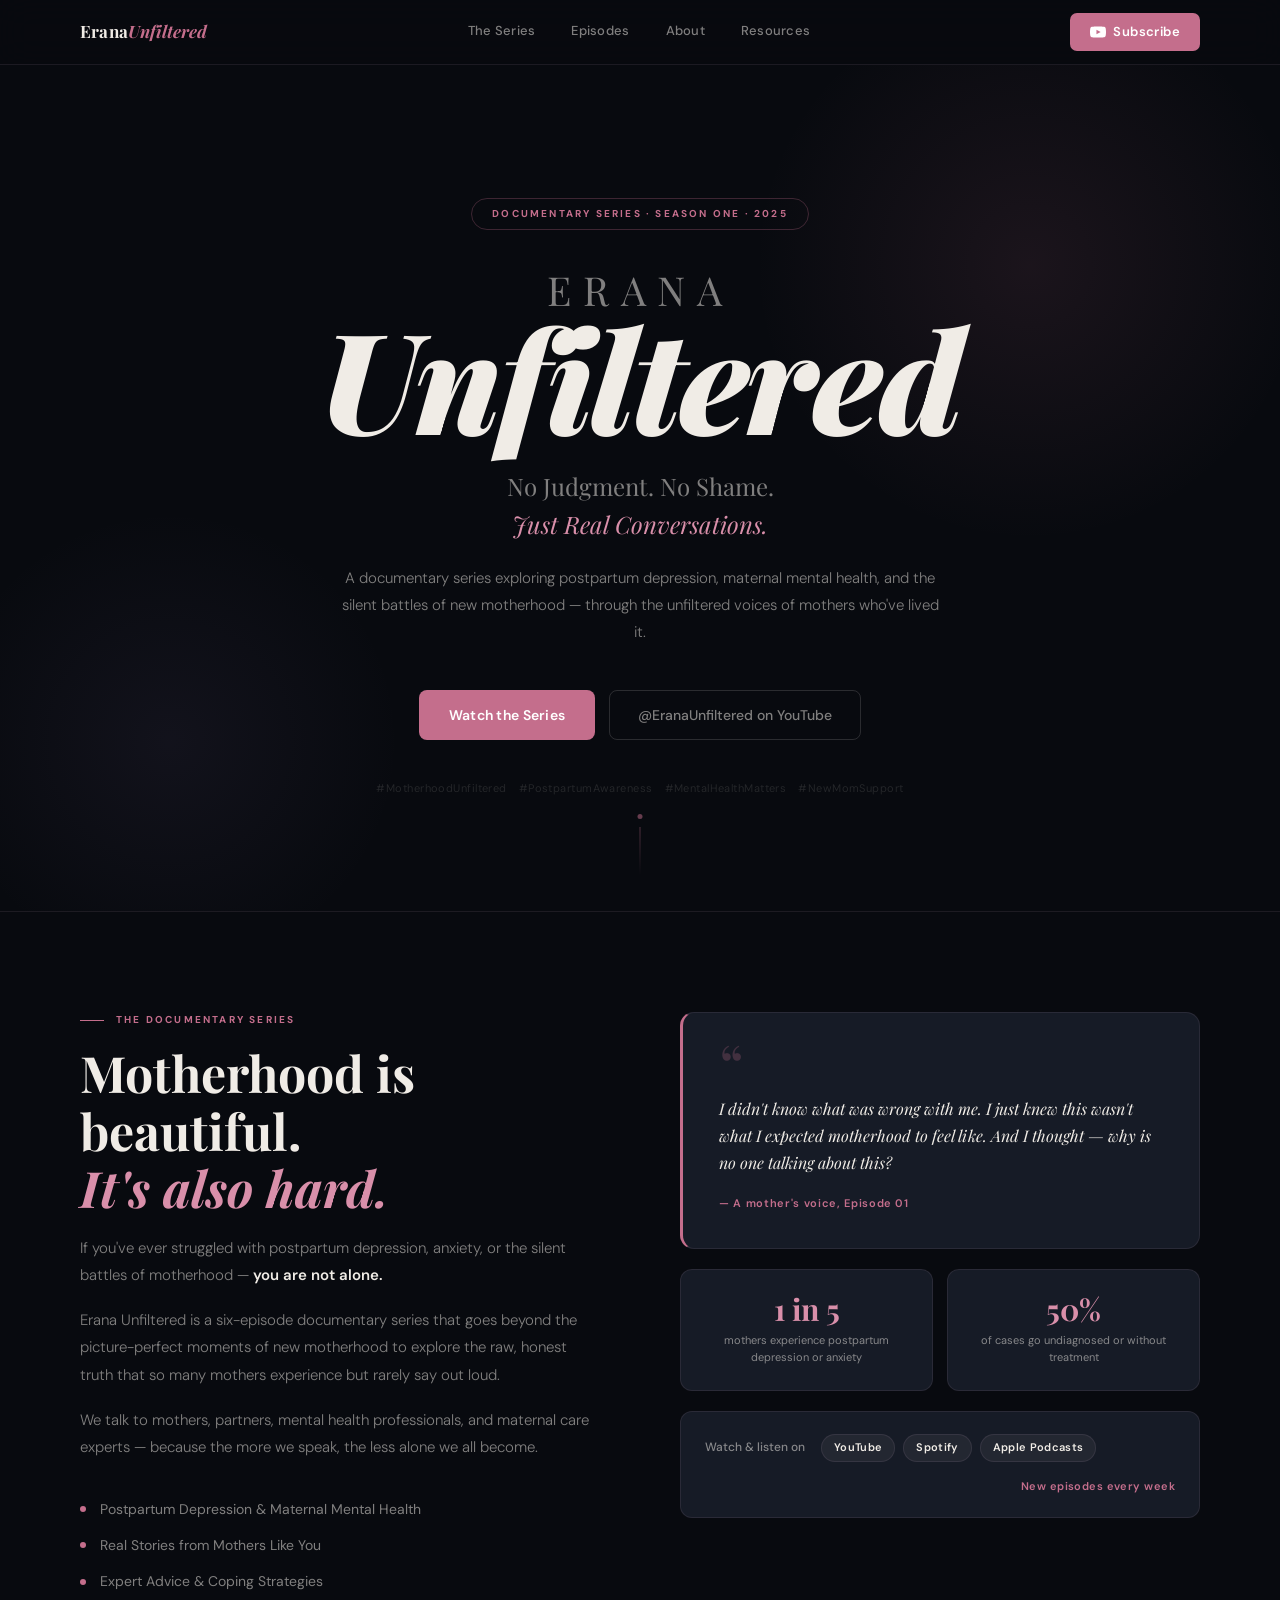
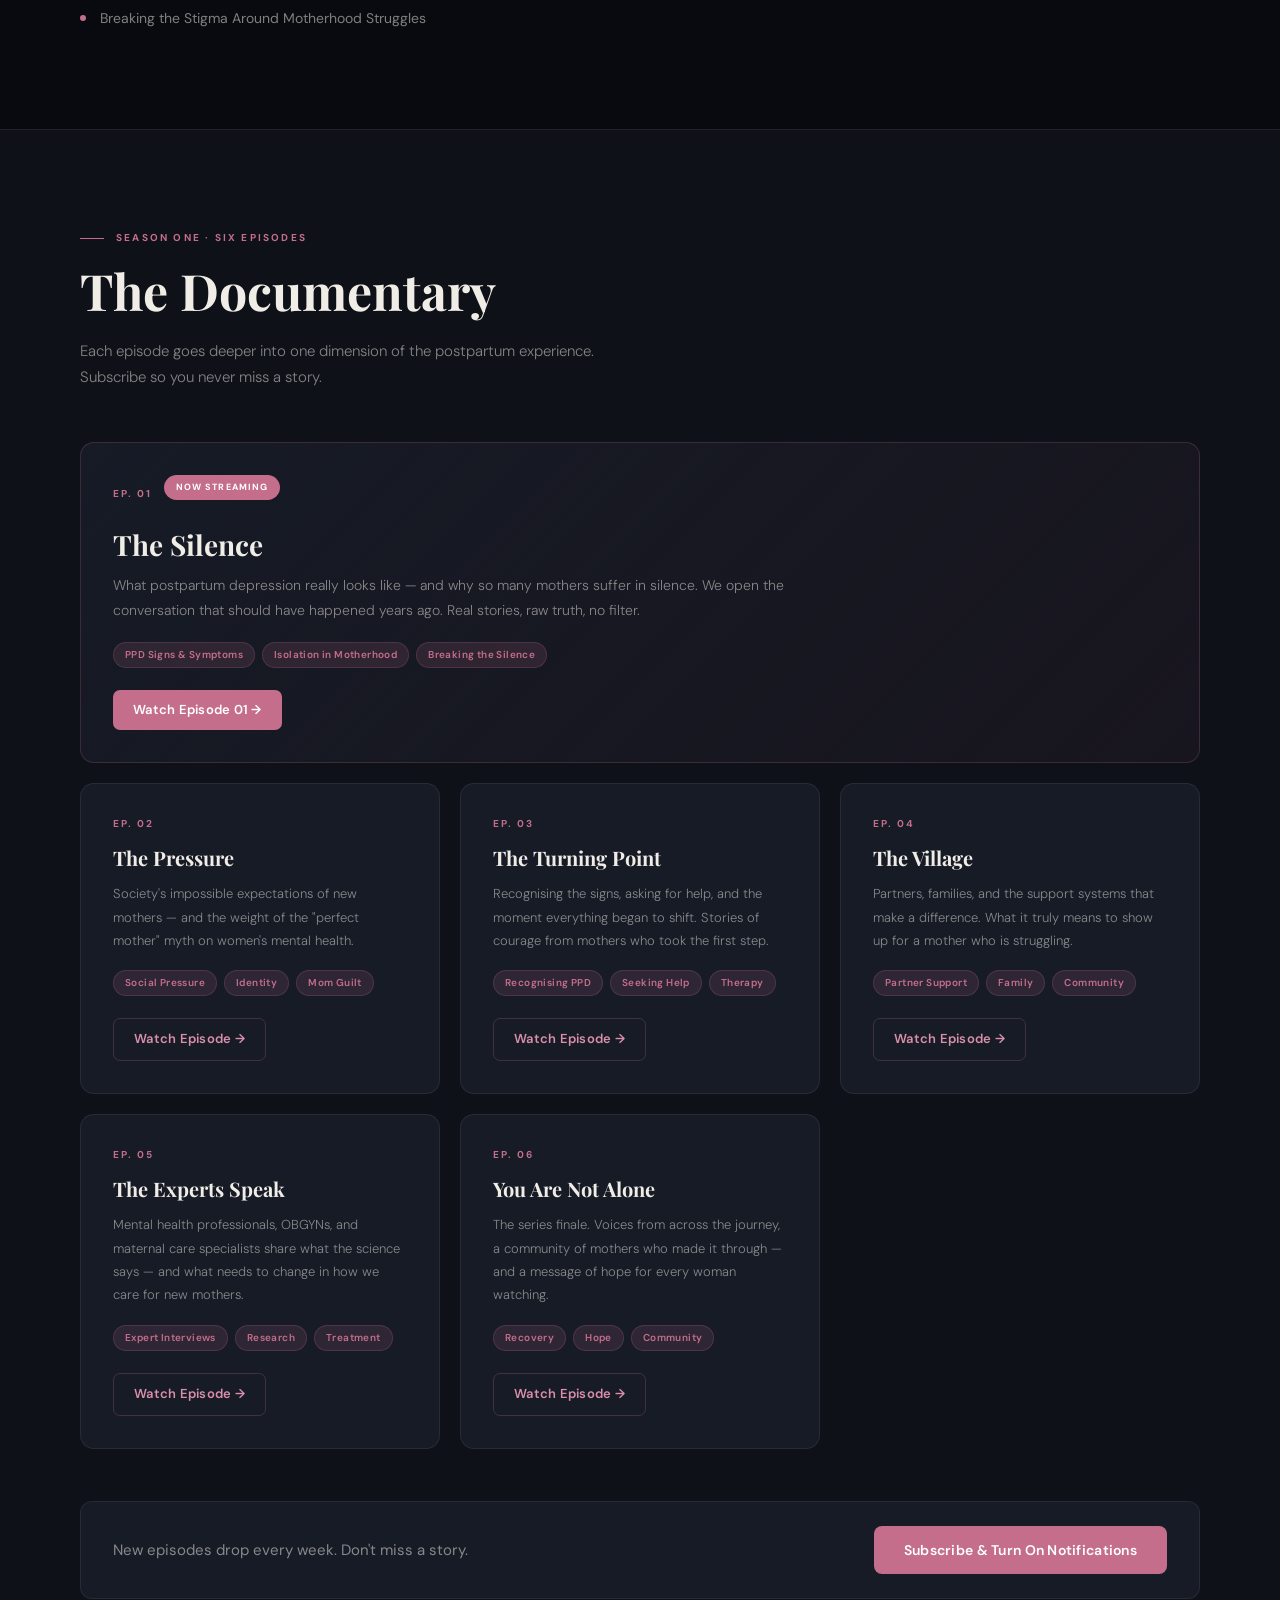
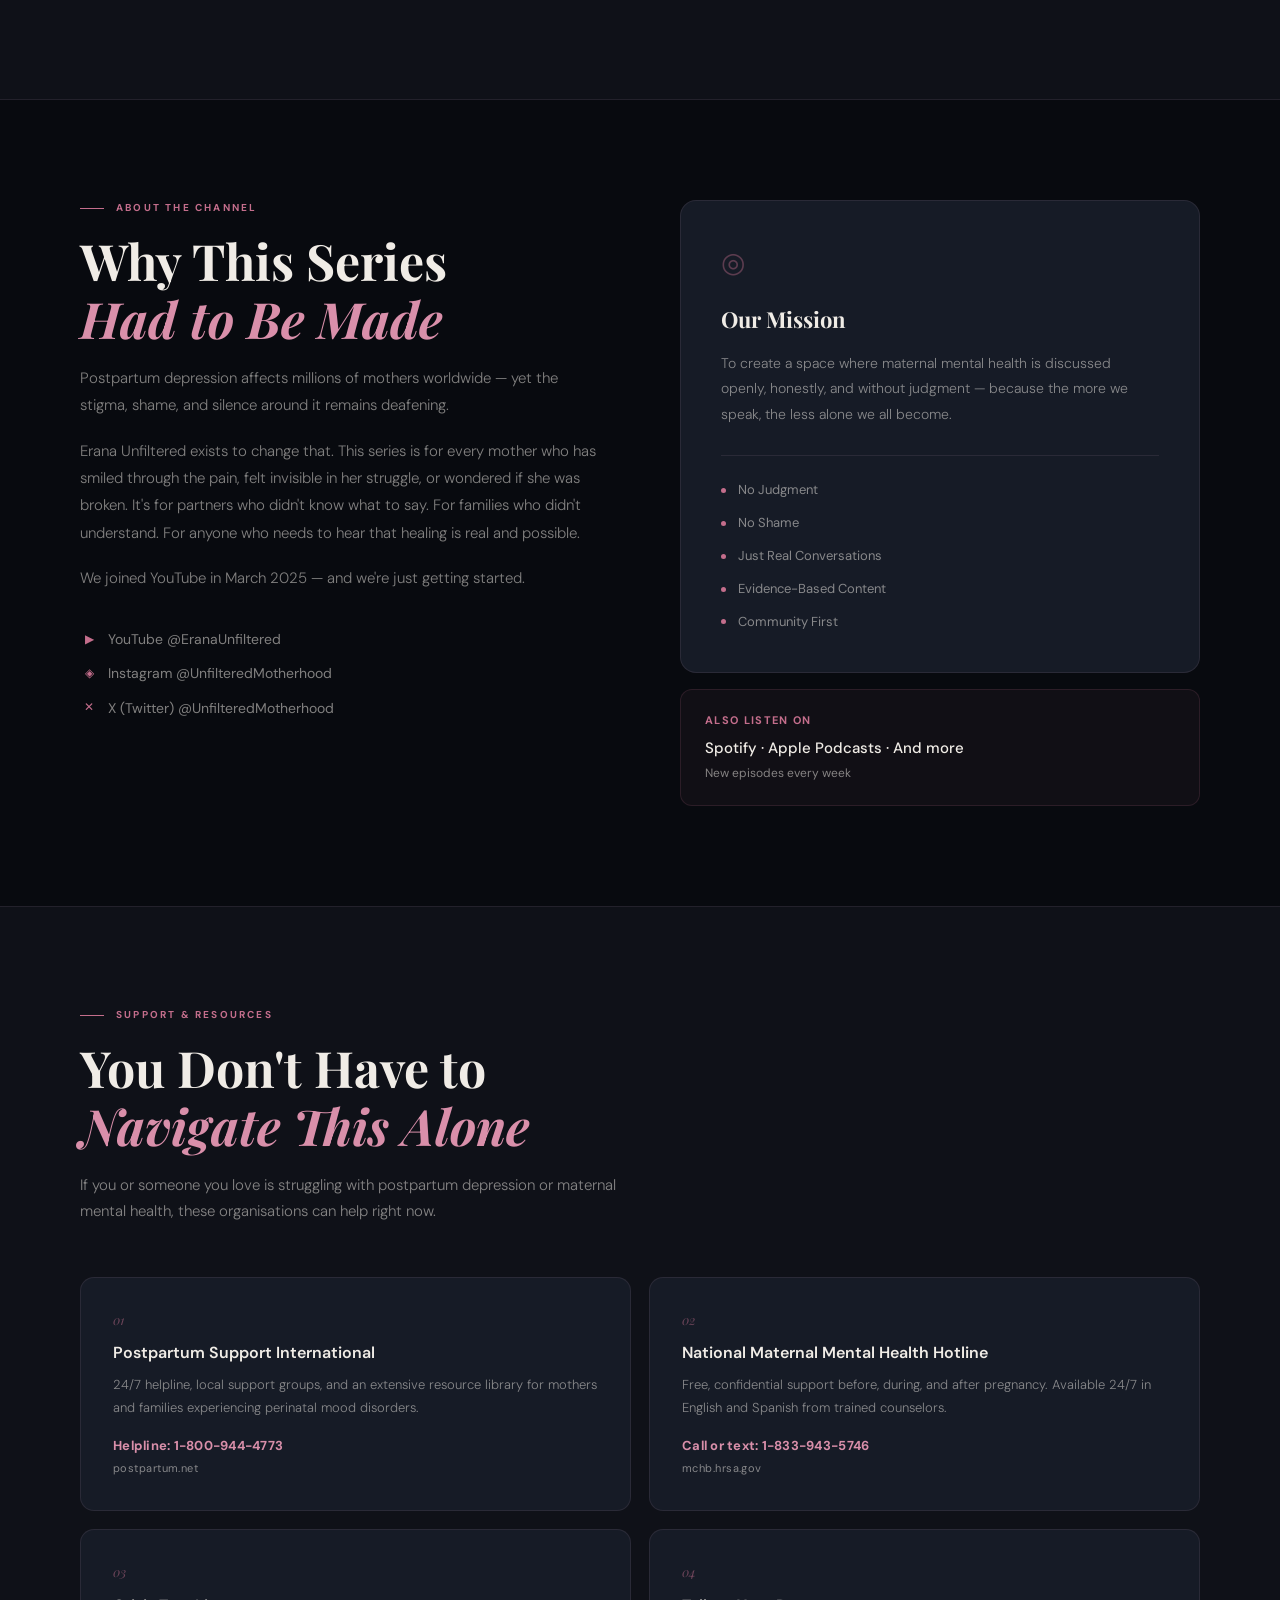
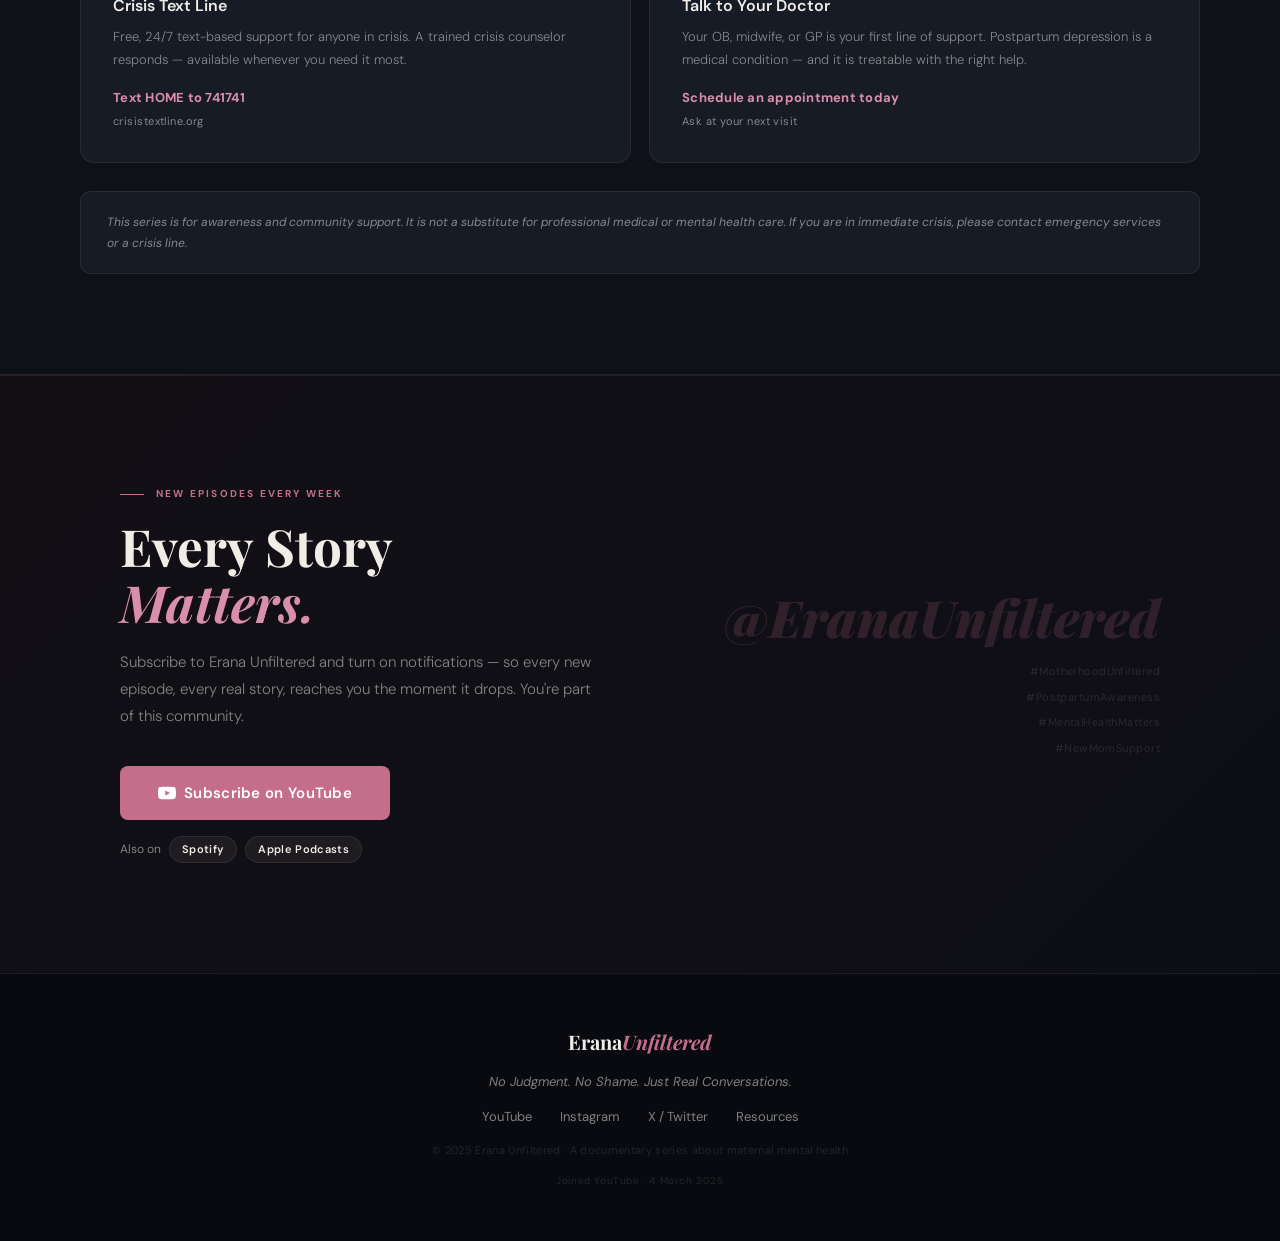
==== commit ab3b13f2: "Rebuild site as @EranaUnfiltered YouTube documentary series hub Replaces the DTF Studio with a full " ====
--- a/index.html
+++ b/index.html
@@ -2,684 +2,357 @@
 <html lang="en">
 <head>
 <meta charset="UTF-8">
-<meta name="viewport" content="width=device-width, initial-scale=1.0, maximum-scale=1.0">
-<meta name="description" content="Build AI-ready prompts for DTF printing. Plan your gang sheet, generate print briefs, and send straight to your DTF printer.">
-<meta property="og:title" content="DTF Gang Sheet Studio">
-<meta property="og:description" content="AI prompt builder for DTF printing. Design, plan, print.">
+<meta name="viewport" content="width=device-width, initial-scale=1.0">
+<meta name="description" content="Erana Unfiltered — A documentary series about postpartum depression, maternal mental health, and the real stories of new motherhood. No Judgment. No Shame. Just Real Conversations.">
+<meta property="og:title" content="Erana Unfiltered — Postpartum Documentary Series">
+<meta property="og:description" content="No Judgment. No Shame. Just Real Conversations. Watch the documentary series on YouTube @EranaUnfiltered.">
 <meta property="og:type" content="website">
-<title>DTF Gang Sheet Studio</title>
+<title>Erana Unfiltered — Postpartum Documentary Series</title>
 <link rel="preconnect" href="https://fonts.googleapis.com">
-<link href="https://fonts.googleapis.com/css2?family=Playfair+Display:ital,wght@0,700;0,900;1,700&family=DM+Sans:wght@300;400;500;600;700&family=DM+Mono&display=swap" rel="stylesheet">
+<link href="https://fonts.googleapis.com/css2?family=Playfair+Display:ital,wght@0,400;0,700;0,900;1,400;1,700;1,900&family=DM+Sans:wght@300;400;500;600;700&display=swap" rel="stylesheet">
 <link rel="stylesheet" href="css/style.css">
 </head>
 <body>
 
-<div class="kente-bar"></div>
-
 <!-- NAV -->
-<nav class="nav">
+<nav class="nav" id="nav">
   <div class="nav-inner">
-    <div class="nav-brand">DTF<span>Studio</span></div>
-    <div class="nav-tabs">
-      <button class="nav-tab active" onclick="switchTab('builder')"><span class="nav-tab-num">01</span>Design Builder</button>
-      <button class="nav-tab" onclick="switchTab('planner')"><span class="nav-tab-num">02</span>Gang Sheet Planner</button>
-      <button class="nav-tab" onclick="switchTab('output')"><span class="nav-tab-num">03</span>Final Output</button>
-      <button class="nav-tab" onclick="switchTab('vintage')"><span class="nav-tab-num">04</span>Vintage Halftone</button>
-      <button class="nav-tab" onclick="switchTab('halftone')"><span class="nav-tab-num">05</span>Halftone Processor</button>
-    </div>
-    <div class="nav-actions">
-      <button class="btn-rand" onclick="randomize()">⚂ Randomize</button>
-      <button class="btn-rst" onclick="resetAll()">↺ Reset</button>
-    </div>
+    <div class="nav-brand">Erana<span>Unfiltered</span></div>
+    <div class="nav-links">
+      <a href="#series" class="nav-link">The Series</a>
+      <a href="#episodes" class="nav-link">Episodes</a>
+      <a href="#about" class="nav-link">About</a>
+      <a href="#resources" class="nav-link">Resources</a>
+    </div>
+    <a href="https://www.youtube.com/@EranaUnfiltered" target="_blank" rel="noopener" class="nav-subscribe">
+      <svg width="16" height="16" viewBox="0 0 24 24" fill="currentColor" style="flex-shrink:0"><path d="M23.5 6.2a3 3 0 0 0-2.1-2.1C19.5 3.6 12 3.6 12 3.6s-7.5 0-9.4.5A3 3 0 0 0 .5 6.2 31.4 31.4 0 0 0 0 12a31.4 31.4 0 0 0 .5 5.8 3 3 0 0 0 2.1 2.1C4.5 20.4 12 20.4 12 20.4s7.5 0 9.4-.5a3 3 0 0 0 2.1-2.1A31.4 31.4 0 0 0 24 12a31.4 31.4 0 0 0-.5-5.8zM9.7 15.5V8.5l6.3 3.5-6.3 3.5z"/></svg>
+      Subscribe
+    </a>
   </div>
 </nav>
 
 <!-- HERO -->
-<div class="hero">
+<section class="hero" id="home">
+  <div class="hero-glow hero-glow-1"></div>
+  <div class="hero-glow hero-glow-2"></div>
   <div class="hero-inner">
-    <div>
-      <p class="hero-eyebrow">DTF Gang Sheet Studio</p>
-      <h1 class="hero-title">
-        Design.
-        <span class="accent">Plan.</span>
-        <span class="accent2">Print.</span>
-      </h1>
-      <p class="hero-desc">Build AI-ready prompts for any DTF design — characters, patterns, quotes, logos, cultural art — then plan your gang sheet and send it straight to print.</p>
-      <div class="hero-badges">
-        <span class="badge">✦ Transparent PNG</span>
-        <span class="badge">✦ 300 DPI Ready</span>
-        <span class="badge">✦ Gang Sheet Planner</span>
-        <span class="badge">✦ Print Brief Generator</span>
-        <span class="badge">✦ Auto-Save</span>
-      </div>
-    </div>
-    <div class="hero-stats">
-      <div class="hstat"><div class="hstat-n" id="stat-designs">0</div><div class="hstat-l">Designs</div></div>
-      <div class="hstat"><div class="hstat-n" id="stat-fill">0%</div><div class="hstat-l">Sheet used</div></div>
-      <div class="hstat"><div class="hstat-n" id="stat-prompts">0</div><div class="hstat-l">Prompts saved</div></div>
-    </div>
-  </div>
-</div>
-
-<!-- ══ TAB 1: DESIGN BUILDER ══ -->
-<div id="tab-builder" class="page active">
-  <div class="design-name-row">
-    <div class="dn-inner">
-      <span class="dn-label">Design name <span class="dn-opt">(optional — adds context to your prompt)</span></span>
-      <input type="text" class="dn-input" id="design-name" placeholder="e.g. Igbo Queen Vol 1, Summer Drop 2025, Memorial Tee..." oninput="onDesignNameChange()">
-    </div>
-    <div class="autosave-ind" id="autosave-ind">
-      <div class="as-dot" id="as-dot"></div>
-      <span class="as-label" id="as-label">Auto-saved</span>
-    </div>
-  </div>
-
-  <div class="two-col">
-    <div id="form-col"></div>
-    <div class="sidebar">
-      <div class="sc">
-        <div class="sh"><span class="st">Design preview</span><div class="sdot"></div></div>
-        <div class="sel-body" id="sel-list"><p class="sel-empty">Start selecting to see your design take shape...</p></div>
-      </div>
-      <div class="sc">
-        <div class="sh"><span class="st">AI prompt</span></div>
-        <div class="pb">
-          <p class="ph">Hit Generate — then paste into Midjourney, DALL·E, Adobe Firefly, or any AI image tool.</p>
-          <textarea class="pta" id="prompt-out" readonly placeholder="Your DTF-ready prompt will appear here..."></textarea>
-          <div class="pbtns">
-            <button class="btn-gen" id="gen-btn" onclick="generatePrompt()">Generate prompt</button>
-            <button class="btn-cp" id="copy-btn" onclick="copyPrompt()">⧉ Copy</button>
-            <button class="btn-dl-sm" onclick="downloadPrompt()" title="Download .txt">↓</button>
-          </div>
-        </div>
-      </div>
-      <!-- GARMENT MOCKUP -->
-      <div class="sc">
-        <div class="sh">
-          <span class="st">Garment mockup</span>
-          <span class="sh-hint" id="placement-hint">chest centre</span>
-        </div>
-        <div class="mockup-body">
-          <div class="swatch-row">
-            <span class="swatch-lbl">Shirt colour</span>
-            <div class="swatches" id="swatches"></div>
-          </div>
-          <div class="shirt-wrap">
-            <svg id="shirt-svg" viewBox="0 0 200 225" xmlns="http://www.w3.org/2000/svg" width="100%">
-              <!-- shirt silhouette -->
-              <path id="shirt-body" d="M 62,6 Q 100,32 138,6 L 196,54 L 160,67 L 160,218 L 40,218 L 40,67 L 4,54 Z" fill="#111111" stroke="rgba(232,184,75,0.2)" stroke-width="1.5"/>
-              <!-- collar highlight -->
-              <path d="M 62,6 Q 100,32 138,6" fill="none" stroke="rgba(232,184,75,0.15)" stroke-width="2"/>
-              <!-- design placement zone -->
-              <rect id="pl-rect" x="76" y="80" width="48" height="48" fill="rgba(196,82,26,0.45)" stroke="#e06030" stroke-width="1.5" stroke-dasharray="4 2" rx="3"/>
-              <text id="pl-text" x="100" y="108" text-anchor="middle" font-size="6.5" fill="rgba(245,234,216,0.85)" font-family="DM Sans,sans-serif" font-weight="700" letter-spacing="0.8">CHEST CENTRE</text>
-            </svg>
-          </div>
-          <div class="mockup-dpi" id="mockup-dpi">— select a placement</div>
-        </div>
-      </div>
-
-      <div class="sc">
-        <div class="sh">
-          <span class="st">Prompt history</span>
-          <button class="hist-clear-btn" onclick="clearHistory()">Clear all</button>
-        </div>
-        <div class="sel-body" id="hist-list"><p class="sel-empty">No prompts generated yet.</p></div>
-      </div>
-      <div class="sc">
-        <div class="sh"><span class="st">DTF tips</span></div>
-        <div class="tips-body">
-          <div><p class="tl">Always transparent</p><p class="tt">DTF prints need transparent PNG — locked into every prompt automatically.</p></div>
-          <div><p class="tl">Bold outlines win</p><p class="tt">Strong outlines and solid colours transfer cleaner than soft gradients on fabric.</p></div>
-          <div><p class="tl">300 DPI minimum</p><p class="tt">Always upscale to 300 DPI before sending to your DTF printer.</p></div>
-          <div><p class="tl">Plan your sheet</p><p class="tt">Head to Tab 02 to layout your gang sheet and maximise every inch.</p></div>
-        </div>
-      </div>
-    </div>
-  </div>
-</div>
-
-<!-- ══ TAB 2: GANG SHEET PLANNER ══ -->
-<div id="tab-planner" class="page">
-  <div class="planner-top">
-    <div class="panel">
-      <p class="panel-title">Sheet settings</p>
-      <div class="prow">
-        <span class="plabel">Sheet size</span>
-        <select class="pselect" id="sheet-size" onchange="updateSheet()">
-          <option value="22x30">22" × 30" (standard)</option>
-          <option value="22x60">22" × 60" (large)</option>
-          <option value="22x120">22" × 120" (jumbo)</option>
-          <option value="13x19">13" × 19" (small)</option>
-          <option value="custom">Custom size</option>
-        </select>
-      </div>
-      <div class="prow" id="custom-size-row" style="display:none">
-        <span class="plabel">Custom width × height (inches)</span>
-        <div style="display:flex;gap:8px">
-          <input class="pinput" id="cw" type="number" placeholder="Width" value="22" min="1" oninput="updateSheet()">
-          <input class="pinput" id="ch" type="number" placeholder="Height" value="30" min="1" oninput="updateSheet()">
-        </div>
-      </div>
-      <div class="prow">
-        <span class="plabel">Resolution</span>
-        <select class="pselect" id="sheet-dpi">
-          <option value="300">300 DPI (standard)</option>
-          <option value="600">600 DPI (high quality)</option>
-        </select>
-      </div>
-      <div class="prow">
-        <span class="plabel">Gap between designs</span>
-        <select class="pselect" id="sheet-gap" onchange="updateSheet()">
-          <option value="0.25">0.25" (tight)</option>
-          <option value="0.5" selected>0.5" (standard)</option>
-          <option value="1">1" (generous)</option>
-        </select>
-      </div>
-    </div>
-    <div class="panel">
-      <p class="panel-title">Add a design</p>
-      <div class="prow">
-        <span class="plabel">Quick presets</span>
-        <div id="nd-presets" class="nd-presets"></div>
-      </div>
-      <div class="prow">
-        <span class="plabel">Design name</span>
-        <input class="pinput" id="nd-name" placeholder="e.g. Igbo queen chest print" type="text">
-      </div>
-      <div class="prow">
-        <span class="plabel">Width (inches)</span>
-        <select class="pselect" id="nd-w">
-          <option value="2">2" — tag / small pocket</option>
-          <option value="3">3" — pocket print</option>
-          <option value="4">4" — small chest</option>
-          <option value="5">5" — medium chest</option>
-          <option value="6" selected>6" — standard chest</option>
-          <option value="8">8" — large chest</option>
-          <option value="10">10" — full front</option>
-          <option value="12">12" — oversized</option>
-          <option value="14">14" — full back</option>
-        </select>
-      </div>
-      <div class="prow">
-        <span class="plabel">Height (inches)</span>
-        <select class="pselect" id="nd-h">
-          <option value="2">2"</option><option value="3">3"</option>
-          <option value="4">4"</option><option value="5">5"</option>
-          <option value="6" selected>6"</option><option value="8">8"</option>
-          <option value="10">10"</option><option value="12">12"</option>
-          <option value="14">14"</option>
-        </select>
-      </div>
-      <div class="prow">
-        <span class="plabel">Quantity</span>
-        <select class="pselect" id="nd-qty">
-          <option value="1">1</option><option value="2">2</option>
-          <option value="3">3</option><option value="4">4</option>
-          <option value="5">5</option><option value="6">6</option>
-          <option value="8">8</option><option value="10">10</option>
-        </select>
-      </div>
-      <button class="add-btn" onclick="addDesign()">＋ Add to sheet</button>
-    </div>
-  </div>
-
-  <div class="design-list-panel">
-    <p class="panel-title">Designs on sheet</p>
-    <div id="design-list"><p class="empty-list">No designs added yet.</p></div>
-  </div>
-
-  <div class="preview-panel">
-    <p class="panel-title">Sheet preview <span>Visual approximation — not to scale</span></p>
-    <div class="canvas-outer"><div id="sheet-canvas"></div></div>
-  </div>
-
-  <div class="summary-panel">
-    <p class="sum-title">Sheet summary</p>
-    <div class="sum-rows">
-      <div class="sum-row"><span class="sum-k">Sheet size</span><span class="sum-v" id="sum-size">22" × 30"</span></div>
-      <div class="sum-row"><span class="sum-k">Total designs</span><span class="sum-v" id="sum-total">0</span></div>
-      <div class="sum-row"><span class="sum-k">Design area used</span><span class="sum-v" id="sum-area">0 sq in</span></div>
-      <div class="sum-row"><span class="sum-k">Sheet area</span><span class="sum-v" id="sum-sheet">660 sq in</span></div>
-      <div class="sum-row"><span class="sum-k">Sheet filled</span><span class="sum-v" id="sum-pct">0%</span></div>
-    </div>
-    <p class="sum-msg sum-ok" id="sum-msg">Add designs to start planning your sheet.</p>
-  </div>
-
-  <div class="action-row">
-    <button class="act-main" onclick="switchTab('output')">→ Go to Final Output</button>
-    <button class="act-sec" onclick="downloadBrief()">↓ Download brief</button>
-    <button class="act-sec" onclick="clearSheet()">Clear sheet</button>
-  </div>
-</div>
-
-<!-- ══ TAB 3: FINAL OUTPUT ══ -->
-<div id="tab-output" class="page">
-  <div class="out-grid">
-    <div class="out-card">
-      <div class="out-head">
-        <p class="out-title">AI design prompt</p>
-        <p class="out-sub">Paste into Midjourney, DALL·E, Adobe Firefly, or any AI image tool</p>
-      </div>
-      <div class="out-body">
-        <textarea class="out-ta" id="out-prompt" readonly placeholder="Generate your prompt in Tab 01 first..."></textarea>
-        <div class="out-btns">
-          <button class="out-btn-m" onclick="copyEl('out-prompt',this)">⧉ Copy prompt</button>
-          <button class="out-btn-s" onclick="downloadPrompt()">↓ Download .txt</button>
-          <button class="out-btn-s" onclick="switchTab('builder')">← Edit design</button>
-        </div>
-      </div>
-    </div>
-    <div class="out-card">
-      <div class="out-head">
-        <p class="out-title">Gang sheet print brief</p>
-        <p class="out-sub">Send this to your DTF printer or use as your print file brief</p>
-      </div>
-      <div class="out-body">
-        <textarea class="out-ta" id="out-sheet" readonly placeholder="Plan your sheet in Tab 02 first..."></textarea>
-        <div class="out-btns">
-          <button class="out-btn-m" onclick="copyEl('out-sheet',this)">⧉ Copy brief</button>
-          <button class="out-btn-s" onclick="downloadBrief()">↓ Download .txt</button>
-          <button class="out-btn-s" onclick="switchTab('planner')">← Edit sheet</button>
-        </div>
-      </div>
-    </div>
-    <div class="out-card" style="grid-column:1/-1">
-      <div class="out-head">
-        <p class="out-title">Pre-print checklist</p>
-        <p class="out-sub">Run through before sending to your DTF printer</p>
-      </div>
-      <div class="out-body">
-        <ul class="checklist">
-          <li><div class="ck ok">✓</div><span>Background is transparent PNG — not white or solid colour</span></li>
-          <li><div class="ck ok">✓</div><span>Resolution is 300 DPI or higher</span></li>
-          <li><div class="ck ok">✓</div><span>File saved as PNG with alpha channel (transparency) — not JPG</span></li>
-          <li><div class="ck ok">✓</div><span>Colour mode is RGB for DTF printing</span></li>
-          <li><div class="ck warn">!</div><span>Check design dimensions match your intended placement (chest, back, sleeve, pocket)</span></li>
-          <li><div class="ck warn">!</div><span>Minimum 0.25" gap between all designs on gang sheet for cutting</span></li>
-          <li><div class="ck warn">!</div><span>Confirm sheet size and orientation with your printer before uploading</span></li>
-          <li><div class="ck ok">✓</div><span>Designs with bold outlines and solid colours transfer best on fabric</span></li>
-          <li><div class="ck ok">✓</div><span>Save your AI prompt — you can regenerate variations anytime</span></li>
-        </ul>
-      </div>
-    </div>
-  </div>
-</div>
-
-<!-- ══ TAB 4: VINTAGE HALFTONE BUILDER ══ -->
-<div id="tab-vintage" class="page">
-
-  <div class="vh-hero">
-    <div class="vh-hero-bg"></div>
-    <p class="vh-eyebrow">Style Engine — 04</p>
-    <h2 class="vh-title">Vintage Halftone<br><span>Builder</span></h2>
-    <p class="vh-desc">Create authentic vintage screen-print DTF designs with halftone shading, distressed bitmap textures, and that washed concert-tee look. Every selection updates your prompt in real time.</p>
-    <div class="vh-badges">
-      <span class="badge">✦ Halftone Shading</span>
-      <span class="badge">✦ Distressed Bitmap</span>
-      <span class="badge">✦ Washed Ink Look</span>
-      <span class="badge">✦ Dark Garment Ready</span>
-      <span class="badge">✦ Live Prompt</span>
-    </div>
-  </div>
-
-  <div class="two-col">
-    <!-- CONTROLS -->
-    <div>
-      <div class="vh-subject-row">
-        <span class="vh-sub-label">Subject / description <span class="dn-opt">(optional — describe your design concept)</span></span>
-        <input type="text" class="dn-input" id="vh-subject" placeholder="e.g. eagle with banner, Afrofuturist warrior, skull and roses, vintage band graphic..." oninput="onVHSubject(this.value)">
-      </div>
-
-      <!-- 01 Halftone Type -->
-      <div class="vh-group">
-        <div class="vh-group-head"><span class="vh-g-num">01</span><span class="vh-g-name">HALFTONE TYPE</span><div class="vh-g-rule"></div></div>
-        <div class="vh-pills" id="vhg-halftoneType">
-          <button class="vh-pill active" data-val="dot"       onclick="setVH('halftoneType','dot')">Dot halftone</button>
-          <button class="vh-pill"        data-val="line"      onclick="setVH('halftoneType','line')">Line halftone</button>
-          <button class="vh-pill"        data-val="stipple"   onclick="setVH('halftoneType','stipple')">Stipple halftone</button>
-          <button class="vh-pill"        data-val="engraved"  onclick="setVH('halftoneType','engraved')">Engraved halftone</button>
-          <button class="vh-pill"        data-val="newspaper" onclick="setVH('halftoneType','newspaper')">Newspaper bitmap</button>
-        </div>
-        <p class="vh-hint" id="vh-hint-halftoneType">Circular dot matrix pattern — the classic screen-print halftone</p>
-      </div>
-
-      <!-- 02 Distress Level -->
-      <div class="vh-group">
-        <div class="vh-group-head"><span class="vh-g-num">02</span><span class="vh-g-name">DISTRESS LEVEL</span><div class="vh-g-rule"></div></div>
-        <div class="vh-pills" id="vhg-distressLevel">
-          <button class="vh-pill"        data-val="clean"  onclick="setVH('distressLevel','clean')">Clean</button>
-          <button class="vh-pill"        data-val="light"  onclick="setVH('distressLevel','light')">Light distress</button>
-          <button class="vh-pill active" data-val="medium" onclick="setVH('distressLevel','medium')">Medium vintage distress</button>
-          <button class="vh-pill"        data-val="heavy"  onclick="setVH('distressLevel','heavy')">Heavy worn tee distress</button>
-        </div>
-        <p class="vh-hint" id="vh-hint-distressLevel">Faded edges, subtle print breakdown and aging texture</p>
-      </div>
-
-      <!-- 03 Ink Feel -->
-      <div class="vh-group">
-        <div class="vh-group-head"><span class="vh-g-num">03</span><span class="vh-g-name">INK FEEL</span><div class="vh-g-rule"></div></div>
-        <div class="vh-pills" id="vhg-inkFeel">
-          <button class="vh-pill active" data-val="soft"    onclick="setVH('inkFeel','soft')">Soft washed ink</button>
-          <button class="vh-pill"        data-val="cracked" onclick="setVH('inkFeel','cracked')">Cracked vintage ink</button>
-          <button class="vh-pill"        data-val="faded"   onclick="setVH('inkFeel','faded')">Faded poster ink</button>
-          <button class="vh-pill"        data-val="heavy"   onclick="setVH('inkFeel','heavy')">Heavy screen print ink</button>
-        </div>
-        <p class="vh-hint" id="vh-hint-inkFeel">Gentle faded look — lightweight fashion feel</p>
-      </div>
-
-      <!-- 04 Garment Target -->
-      <div class="vh-group">
-        <div class="vh-group-head"><span class="vh-g-num">04</span><span class="vh-g-name">GARMENT TARGET</span><div class="vh-g-rule"></div></div>
-        <div class="vh-pills" id="vhg-garmentTarget">
-          <button class="vh-pill vh-gp active" data-val="black"    onclick="setVH('garmentTarget','black')"    style="--gc:#111111">Black shirt</button>
-          <button class="vh-pill vh-gp"        data-val="charcoal" onclick="setVH('garmentTarget','charcoal')" style="--gc:#444444">Charcoal shirt</button>
-          <button class="vh-pill vh-gp"        data-val="white"    onclick="setVH('garmentTarget','white')"    style="--gc:#e8e8e8">White shirt</button>
-          <button class="vh-pill vh-gp"        data-val="cream"    onclick="setVH('garmentTarget','cream')"    style="--gc:#f5ead8">Cream shirt</button>
-          <button class="vh-pill vh-gp"        data-val="colored"  onclick="setVH('garmentTarget','colored')"  style="--gc:#1565C0">Colored garment</button>
-        </div>
-        <p class="vh-hint" id="vh-hint-garmentTarget">Black shirt — dark garment ready, high contrast artwork</p>
-      </div>
-
-      <!-- 05 Color Mode -->
-      <div class="vh-group">
-        <div class="vh-group-head"><span class="vh-g-num">05</span><span class="vh-g-name">COLOR MODE</span><div class="vh-g-rule"></div></div>
-        <div class="vh-pills" id="vhg-colorMode">
-          <button class="vh-pill active" data-val="sepia"     onclick="setVH('colorMode','sepia')">Sepia gold</button>
-          <button class="vh-pill"        data-val="cream"     onclick="setVH('colorMode','cream')">Cream and black</button>
-          <button class="vh-pill"        data-val="mono"      onclick="setVH('colorMode','mono')">Faded monochrome</button>
-          <button class="vh-pill"        data-val="redcream"  onclick="setVH('colorMode','redcream')">Washed red and cream</button>
-          <button class="vh-pill"        data-val="charcoal"  onclick="setVH('colorMode','charcoal')">Charcoal and bone</button>
-          <button class="vh-pill"        data-val="fullcolor" onclick="setVH('colorMode','fullcolor')">Vintage full color</button>
-        </div>
-        <p class="vh-hint" id="vh-hint-colorMode">Warm aged brown tones — aged paper and sepia gold</p>
-      </div>
-    </div>
-
-    <!-- SIDEBAR -->
-    <div class="sidebar">
-      <div class="sc">
-        <div class="sh"><span class="st">Active style</span><div class="sdot"></div></div>
-        <div class="sel-body">
-          <div id="vh-tags" class="vh-tags-wrap"><p class="sel-empty">Select options to see your style take shape...</p></div>
-        </div>
-      </div>
-
-      <div class="sc">
-        <div class="sh"><span class="st">Vintage prompt</span></div>
-        <div class="pb">
-          <p class="ph">Live-updating DTF prompt — paste into Midjourney, DALL·E, Firefly, or any AI image tool.</p>
-          <textarea class="pta" id="vh-prompt-out" readonly placeholder="Your vintage halftone prompt will appear here..."></textarea>
-          <div class="pbtns">
-            <button class="btn-gen" onclick="copyVHPrompt()">⧉ Copy prompt</button>
-            <button class="btn-dl-sm" onclick="downloadVHPrompt()" title="Download .txt">↓</button>
-          </div>
-        </div>
-      </div>
-
-      <div class="sc">
-        <div class="sh"><span class="st">Garment preview</span><span class="sh-hint" id="vh-garment-label">Black shirt</span></div>
-        <div class="mockup-body">
-          <div class="shirt-wrap">
-            <svg id="vh-shirt-svg" viewBox="0 0 200 225" xmlns="http://www.w3.org/2000/svg" width="100%">
-              <path id="vh-shirt-body" d="M 62,6 Q 100,32 138,6 L 196,54 L 160,67 L 160,218 L 40,218 L 40,67 L 4,54 Z" fill="#111111" stroke="rgba(232,184,75,0.2)" stroke-width="1.5"/>
-              <path d="M 62,6 Q 100,32 138,6" fill="none" stroke="rgba(232,184,75,0.1)" stroke-width="2"/>
-              <rect x="76" y="80" width="48" height="48" fill="rgba(196,82,26,0.38)" stroke="#e06030" stroke-width="1.5" stroke-dasharray="4 2" rx="3"/>
-              <text x="100" y="105" text-anchor="middle" font-size="5.5" fill="rgba(245,234,216,0.8)" font-family="DM Sans,sans-serif" font-weight="700" letter-spacing="0.6">VINTAGE</text>
-              <text x="100" y="113" text-anchor="middle" font-size="5.5" fill="rgba(245,234,216,0.8)" font-family="DM Sans,sans-serif" font-weight="700" letter-spacing="0.6">PRINT</text>
-            </svg>
-          </div>
-        </div>
-      </div>
-
-      <div class="sc">
-        <div class="sh"><span class="st">Style notes</span></div>
-        <div class="tips-body">
-          <div><p class="tl">Halftone shading</p><p class="tt">Dot and line halftones mimic classic screen-print separation. AI renders these best with bold, high-contrast artwork.</p></div>
-          <div><p class="tl">Dark garment prints</p><p class="tt">For black or charcoal shirts, your artwork needs bright or light colours — avoid dark-on-dark designs.</p></div>
-          <div><p class="tl">Layer distress after</p><p class="tt">Generate clean halftone art first, then add distress texture in Photoshop or Procreate before DTF transfer.</p></div>
-          <div><p class="tl">Ink coverage</p><p class="tt">Heavy screen print = bold and opaque. Soft washed = lightweight feel, perfect for fashion-forward streetwear pieces.</p></div>
-        </div>
-      </div>
-    </div>
-  </div>
-</div>
-
-<!-- ══ TAB 5: DTF HALFTONE PROCESSOR ══ -->
-<div id="tab-halftone" class="page">
-
-  <div class="ht-hero">
-    <div class="ht-hero-bg"></div>
-    <p class="ht-eyebrow">Image Processor — 05</p>
-    <h2 class="ht-title">DTF Halftone<br><span>Processor</span></h2>
-    <p class="ht-desc">Upload your PNG design and apply real halftone processing directly in the browser. Every slider actually affects the image. Export a transparent PNG ready for DTF printing.</p>
-    <div class="ht-badges">
-      <span class="badge">✦ Real Canvas Processing</span>
-      <span class="badge">✦ Live Preview</span>
-      <span class="badge">✦ 5 Halftone Types</span>
-      <span class="badge">✦ Dark Shirt Ready</span>
-      <span class="badge">✦ Transparent PNG Export</span>
-    </div>
-  </div>
-
-  <!-- UPLOAD AREA -->
-  <div id="ht-upload-area" class="ht-upload-area">
-    <input type="file" id="ht-file-input" accept="image/png,image/jpeg,image/webp" style="display:none">
-    <div class="ht-upload-icon">
-      <svg width="48" height="48" viewBox="0 0 48 48" fill="none" xmlns="http://www.w3.org/2000/svg">
-        <rect x="1" y="1" width="46" height="46" rx="10" stroke="rgba(232,184,75,0.3)" stroke-width="2" stroke-dasharray="6 4"/>
-        <path d="M24 30V18M24 18L19 23M24 18L29 23" stroke="rgba(232,184,75,0.7)" stroke-width="2" stroke-linecap="round" stroke-linejoin="round"/>
-        <path d="M16 34h16" stroke="rgba(232,184,75,0.4)" stroke-width="1.5" stroke-linecap="round"/>
-      </svg>
-    </div>
-    <p class="ht-upload-title">Drop your design here</p>
-    <p class="ht-upload-sub">PNG, JPG or WebP — click to browse</p>
-    <p class="ht-upload-hint">Works best with high-contrast artwork on a transparent or white background</p>
-  </div>
-
-  <!-- PROCESSOR UI (hidden until image loaded) -->
-  <div id="ht-processor-ui" style="display:none">
-
-    <!-- PREVIEWS -->
-    <div class="ht-previews">
-      <div class="ht-preview-panel">
-        <div class="ht-preview-label">Original</div>
-        <div class="ht-canvas-wrap ht-canvas-checker">
-          <canvas id="ht-orig-canvas"></canvas>
-        </div>
-      </div>
-      <div class="ht-preview-panel">
-        <div class="ht-preview-label">Halftone processed</div>
-        <div class="ht-canvas-wrap ht-canvas-checker">
-          <canvas id="ht-out-canvas"></canvas>
-        </div>
-      </div>
-      <div class="ht-preview-panel">
-        <div class="ht-preview-label">Shirt preview</div>
-        <div class="ht-canvas-wrap">
-          <canvas id="ht-shirt-canvas"></canvas>
-        </div>
-        <div class="ht-garment-btns">
-          <button class="ht-garment-btn active" data-color="#111111" style="background:#111111" title="Black"></button>
-          <button class="ht-garment-btn" data-color="#EFEFEF" style="background:#EFEFEF;border-color:rgba(100,100,100,0.4)" title="White"></button>
-          <button class="ht-garment-btn" data-color="#6E6E6E" style="background:#6E6E6E" title="Grey"></button>
-          <button class="ht-garment-btn" data-color="#1A237E" style="background:#1A237E" title="Navy"></button>
-          <button class="ht-garment-btn" data-color="#C62828" style="background:#C62828" title="Red"></button>
-          <button class="ht-garment-btn" data-color="#2E7D32" style="background:#2E7D32" title="Forest"></button>
-        </div>
-      </div>
-    </div>
-
-    <!-- CONTROLS GRID -->
-    <div class="ht-controls-grid">
-
-      <!-- LEFT: HALFTONE SETTINGS -->
-      <div class="ht-ctrl-panel">
-        <div class="ht-ctrl-head"><span class="ht-ctrl-num">01</span><span class="ht-ctrl-title">HALFTONE SETTINGS</span></div>
-
-        <div class="ht-ctrl-row">
-          <label class="ht-ctrl-label">Halftone type</label>
-          <select class="ht-select" id="ht-type">
-            <option value="dot">Dot halftone</option>
-            <option value="line">Line halftone</option>
-            <option value="newspaper">Newspaper bitmap</option>
-            <option value="engraved">Engraved lines</option>
-            <option value="stipple">Stipple texture</option>
-          </select>
-        </div>
-
-        <div class="ht-ctrl-row">
-          <div class="ht-slider-head">
-            <label class="ht-ctrl-label">LPI (lines per inch)</label>
-            <span class="ht-slider-val" id="ht-lpi-val">35</span>
-          </div>
-          <input type="range" class="ht-slider" id="ht-lpi" min="10" max="85" step="1" value="35">
-          <div class="ht-slider-range"><span>10 — coarse</span><span>85 — fine</span></div>
-        </div>
-
-        <div class="ht-ctrl-row">
-          <div class="ht-slider-head">
-            <label class="ht-ctrl-label">Dot angle</label>
-            <span class="ht-slider-val" id="ht-angle-val">22.5°</span>
-          </div>
-          <input type="range" class="ht-slider" id="ht-angle" min="0" max="90" step="0.5" value="22.5">
-          <div class="ht-slider-range"><span>0°</span><span>90°</span></div>
-        </div>
-
-        <div class="ht-ctrl-row">
-          <div class="ht-slider-head">
-            <label class="ht-ctrl-label">Softness</label>
-            <span class="ht-slider-val" id="ht-softness-val">45%</span>
-          </div>
-          <input type="range" class="ht-slider" id="ht-softness" min="0" max="100" step="1" value="45">
-        </div>
-
-        <div class="ht-ctrl-row">
-          <div class="ht-slider-head">
-            <label class="ht-ctrl-label">Ink gain / spread</label>
-            <span class="ht-slider-val" id="ht-gain-val">40%</span>
-          </div>
-          <input type="range" class="ht-slider" id="ht-gain" min="0" max="100" step="1" value="40">
-        </div>
-      </div>
-
-      <!-- MIDDLE: DTF DARK SHIRT CONTROLS -->
-      <div class="ht-ctrl-panel">
-        <div class="ht-ctrl-head"><span class="ht-ctrl-num">02</span><span class="ht-ctrl-title">DTF DARK SHIRT</span></div>
-
-        <div class="ht-toggle-row">
-          <label class="ht-toggle-label">White ink underbase</label>
-          <label class="ht-toggle-switch">
-            <input type="checkbox" id="ht-underbase" checked>
-            <span class="ht-toggle-track"></span>
-          </label>
-        </div>
-
-        <div class="ht-ctrl-row">
-          <div class="ht-slider-head">
-            <label class="ht-ctrl-label">Black removal</label>
-            <span class="ht-slider-val" id="ht-black-removal-val">30%</span>
-          </div>
-          <input type="range" class="ht-slider" id="ht-black-removal" min="0" max="80" step="1" value="30">
-        </div>
-
-        <div class="ht-ctrl-row">
-          <div class="ht-slider-head">
-            <label class="ht-ctrl-label">Midtone detail</label>
-            <span class="ht-slider-val" id="ht-midtone-val">50%</span>
-          </div>
-          <input type="range" class="ht-slider" id="ht-midtone" min="0" max="100" step="1" value="50">
-        </div>
-
-        <div class="ht-ctrl-row">
-          <div class="ht-slider-head">
-            <label class="ht-ctrl-label">White ink strength</label>
-            <span class="ht-slider-val" id="ht-white-strength-val">80%</span>
-          </div>
-          <input type="range" class="ht-slider" id="ht-white-strength" min="20" max="100" step="1" value="80">
-        </div>
-
-        <div class="ht-toggle-row">
-          <label class="ht-toggle-label">Cleanup filter (remove dust pixels)</label>
-          <label class="ht-toggle-switch">
-            <input type="checkbox" id="ht-cleanup" checked>
-            <span class="ht-toggle-track"></span>
-          </label>
-        </div>
-
-        <div class="ht-toggle-row">
-          <label class="ht-toggle-label">Transparent background</label>
-          <label class="ht-toggle-switch">
-            <input type="checkbox" id="ht-transparent" checked>
-            <span class="ht-toggle-track"></span>
-          </label>
-        </div>
-      </div>
-
-      <!-- RIGHT: COLOR TONE + PRINT SIZE + EXPORT -->
-      <div class="ht-ctrl-panel">
-        <div class="ht-ctrl-head"><span class="ht-ctrl-num">03</span><span class="ht-ctrl-title">COLOUR TONE</span></div>
-
-        <div class="ht-color-pills">
-          <button class="ht-color-pill active" data-mode="original">Keep original</button>
-          <button class="ht-color-pill" data-mode="cream">Cream &amp; black</button>
-          <button class="ht-color-pill" data-mode="sepia">Sepia gold</button>
-          <button class="ht-color-pill" data-mode="charcoal">Charcoal &amp; bone</button>
-          <button class="ht-color-pill" data-mode="vintage">Washed vintage</button>
-          <button class="ht-color-pill" data-mode="mono">Monochrome</button>
-        </div>
-
-        <div class="ht-ctrl-head" style="margin-top:22px"><span class="ht-ctrl-num">04</span><span class="ht-ctrl-title">FINAL PRINT SIZE</span></div>
-
-        <div class="ht-size-row">
-          <div class="ht-size-field">
-            <label class="ht-ctrl-label">Width (inches)</label>
-            <input type="number" class="ht-input" id="ht-print-w" value="12" min="1" max="24" step="0.5">
-          </div>
-          <div class="ht-size-x">×</div>
-          <div class="ht-size-field">
-            <label class="ht-ctrl-label">Height (inches)</label>
-            <input type="number" class="ht-input" id="ht-print-h" value="12" min="1" max="24" step="0.5">
-          </div>
-          <div class="ht-size-field">
-            <label class="ht-ctrl-label">DPI</label>
-            <select class="ht-select" id="ht-dpi">
-              <option value="150">150</option>
-              <option value="300" selected>300</option>
-              <option value="600">600</option>
-            </select>
-          </div>
-        </div>
-        <div class="ht-px-dims" id="ht-px-dims">— select size and DPI</div>
-
-        <div class="ht-ctrl-head" style="margin-top:22px"><span class="ht-ctrl-num">05</span><span class="ht-ctrl-title">EXPORT</span></div>
-
-        <div class="ht-export-btns">
-          <button class="ht-export-main" id="ht-export-png">↓ Transparent PNG (DTF ready)</button>
-          <button class="ht-export-sec" id="ht-export-shirt">↓ Shirt preview JPG</button>
-          <button class="ht-export-sec" id="ht-export-brief">↓ Print brief .txt</button>
-          <button class="ht-export-sec" id="ht-copy-settings">⧉ Copy printer settings</button>
-          <button class="ht-export-danger" id="ht-reset-image">✕ Remove image</button>
-        </div>
-      </div>
-
-    </div>
-  </div>
-</div>
+    <div class="hero-badge">Documentary Series · Season One · 2025</div>
+    <h1 class="hero-title">
+      <span class="hero-title-pre">Erana</span>
+      <span class="hero-title-main">Unfiltered</span>
+    </h1>
+    <p class="hero-tagline">No Judgment. No Shame.<br><em>Just Real Conversations.</em></p>
+    <p class="hero-desc">A documentary series exploring postpartum depression, maternal mental health, and the silent battles of new motherhood — through the unfiltered voices of mothers who've lived it.</p>
+    <div class="hero-actions">
+      <a href="#episodes" class="btn-primary">Watch the Series</a>
+      <a href="https://www.youtube.com/@EranaUnfiltered" target="_blank" rel="noopener" class="btn-ghost">@EranaUnfiltered on YouTube</a>
+    </div>
+    <div class="hero-tags">
+      <span>#MotherhoodUnfiltered</span>
+      <span>#PostpartumAwareness</span>
+      <span>#MentalHealthMatters</span>
+      <span>#NewMomSupport</span>
+    </div>
+  </div>
+  <div class="hero-scroll">
+    <div class="scroll-dot"></div>
+    <div class="scroll-line"></div>
+  </div>
+</section>
+
+<!-- SERIES INTRO -->
+<section class="series-intro" id="series">
+  <div class="section-inner">
+    <div class="intro-grid">
+      <div class="intro-left">
+        <p class="eyebrow">The Documentary Series</p>
+        <h2 class="section-title">Motherhood is beautiful.<br><em>It's also hard.</em></h2>
+        <p class="intro-body">If you've ever struggled with postpartum depression, anxiety, or the silent battles of motherhood — <strong>you are not alone.</strong></p>
+        <p class="intro-body">Erana Unfiltered is a six-episode documentary series that goes beyond the picture-perfect moments of new motherhood to explore the raw, honest truth that so many mothers experience but rarely say out loud.</p>
+        <p class="intro-body">We talk to mothers, partners, mental health professionals, and maternal care experts — because the more we speak, the less alone we all become.</p>
+        <div class="pillars">
+          <div class="pillar"><div class="pillar-dot"></div>Postpartum Depression & Maternal Mental Health</div>
+          <div class="pillar"><div class="pillar-dot"></div>Real Stories from Mothers Like You</div>
+          <div class="pillar"><div class="pillar-dot"></div>Expert Advice & Coping Strategies</div>
+          <div class="pillar"><div class="pillar-dot"></div>Breaking the Stigma Around Motherhood Struggles</div>
+        </div>
+      </div>
+      <div class="intro-right">
+        <div class="quote-card">
+          <div class="quote-mark">&ldquo;</div>
+          <p class="quote-text">I didn't know what was wrong with me. I just knew this wasn't what I expected motherhood to feel like. And I thought — why is no one talking about this?</p>
+          <p class="quote-attr">— A mother's voice, Episode 01</p>
+        </div>
+        <div class="stat-row">
+          <div class="stat-card">
+            <div class="stat-num">1 in 5</div>
+            <div class="stat-label">mothers experience postpartum depression or anxiety</div>
+          </div>
+          <div class="stat-card">
+            <div class="stat-num">50%</div>
+            <div class="stat-label">of cases go undiagnosed or without treatment</div>
+          </div>
+        </div>
+        <div class="platforms-card">
+          <p class="platforms-label">Watch & listen on</p>
+          <div class="platforms-row">
+            <span class="platform-badge">YouTube</span>
+            <span class="platform-badge">Spotify</span>
+            <span class="platform-badge">Apple Podcasts</span>
+          </div>
+          <p class="platforms-freq">New episodes every week</p>
+        </div>
+      </div>
+    </div>
+  </div>
+</section>
+
+<!-- EPISODES -->
+<section class="episodes-section" id="episodes">
+  <div class="section-inner">
+    <p class="eyebrow">Season One · Six Episodes</p>
+    <h2 class="section-title">The Documentary</h2>
+    <p class="section-sub">Each episode goes deeper into one dimension of the postpartum experience. Subscribe so you never miss a story.</p>
+
+    <div class="episodes-grid">
+
+      <!-- EP 01 FEATURED -->
+      <div class="ep-card ep-featured">
+        <div class="ep-header">
+          <span class="ep-num">EP. 01</span>
+          <span class="ep-live-badge">Now Streaming</span>
+        </div>
+        <h3 class="ep-title">The Silence</h3>
+        <p class="ep-desc">What postpartum depression really looks like — and why so many mothers suffer in silence. We open the conversation that should have happened years ago. Real stories, raw truth, no filter.</p>
+        <div class="ep-topics">
+          <span>PPD Signs & Symptoms</span>
+          <span>Isolation in Motherhood</span>
+          <span>Breaking the Silence</span>
+        </div>
+        <a href="https://www.youtube.com/@EranaUnfiltered" target="_blank" rel="noopener" class="ep-btn ep-btn-primary">Watch Episode 01 →</a>
+      </div>
+
+      <!-- EP 02 -->
+      <div class="ep-card">
+        <div class="ep-header">
+          <span class="ep-num">EP. 02</span>
+        </div>
+        <h3 class="ep-title">The Pressure</h3>
+        <p class="ep-desc">Society's impossible expectations of new mothers — and the weight of the "perfect mother" myth on women's mental health.</p>
+        <div class="ep-topics">
+          <span>Social Pressure</span>
+          <span>Identity</span>
+          <span>Mom Guilt</span>
+        </div>
+        <a href="https://www.youtube.com/@EranaUnfiltered" target="_blank" rel="noopener" class="ep-btn ep-btn-outline">Watch Episode →</a>
+      </div>
+
+      <!-- EP 03 -->
+      <div class="ep-card">
+        <div class="ep-header">
+          <span class="ep-num">EP. 03</span>
+        </div>
+        <h3 class="ep-title">The Turning Point</h3>
+        <p class="ep-desc">Recognising the signs, asking for help, and the moment everything began to shift. Stories of courage from mothers who took the first step.</p>
+        <div class="ep-topics">
+          <span>Recognising PPD</span>
+          <span>Seeking Help</span>
+          <span>Therapy</span>
+        </div>
+        <a href="https://www.youtube.com/@EranaUnfiltered" target="_blank" rel="noopener" class="ep-btn ep-btn-outline">Watch Episode →</a>
+      </div>
+
+      <!-- EP 04 -->
+      <div class="ep-card">
+        <div class="ep-header">
+          <span class="ep-num">EP. 04</span>
+        </div>
+        <h3 class="ep-title">The Village</h3>
+        <p class="ep-desc">Partners, families, and the support systems that make a difference. What it truly means to show up for a mother who is struggling.</p>
+        <div class="ep-topics">
+          <span>Partner Support</span>
+          <span>Family</span>
+          <span>Community</span>
+        </div>
+        <a href="https://www.youtube.com/@EranaUnfiltered" target="_blank" rel="noopener" class="ep-btn ep-btn-outline">Watch Episode →</a>
+      </div>
+
+      <!-- EP 05 -->
+      <div class="ep-card">
+        <div class="ep-header">
+          <span class="ep-num">EP. 05</span>
+        </div>
+        <h3 class="ep-title">The Experts Speak</h3>
+        <p class="ep-desc">Mental health professionals, OBGYNs, and maternal care specialists share what the science says — and what needs to change in how we care for new mothers.</p>
+        <div class="ep-topics">
+          <span>Expert Interviews</span>
+          <span>Research</span>
+          <span>Treatment</span>
+        </div>
+        <a href="https://www.youtube.com/@EranaUnfiltered" target="_blank" rel="noopener" class="ep-btn ep-btn-outline">Watch Episode →</a>
+      </div>
+
+      <!-- EP 06 -->
+      <div class="ep-card">
+        <div class="ep-header">
+          <span class="ep-num">EP. 06</span>
+        </div>
+        <h3 class="ep-title">You Are Not Alone</h3>
+        <p class="ep-desc">The series finale. Voices from across the journey, a community of mothers who made it through — and a message of hope for every woman watching.</p>
+        <div class="ep-topics">
+          <span>Recovery</span>
+          <span>Hope</span>
+          <span>Community</span>
+        </div>
+        <a href="https://www.youtube.com/@EranaUnfiltered" target="_blank" rel="noopener" class="ep-btn ep-btn-outline">Watch Episode →</a>
+      </div>
+
+    </div>
+
+    <div class="subscribe-nudge">
+      <p>New episodes drop every week. Don't miss a story.</p>
+      <a href="https://www.youtube.com/@EranaUnfiltered" target="_blank" rel="noopener" class="btn-primary">Subscribe & Turn On Notifications</a>
+    </div>
+  </div>
+</section>
+
+<!-- ABOUT -->
+<section class="about-section" id="about">
+  <div class="section-inner">
+    <div class="about-grid">
+      <div class="about-left">
+        <p class="eyebrow">About the Channel</p>
+        <h2 class="section-title">Why This Series<br><em>Had to Be Made</em></h2>
+        <p class="about-body">Postpartum depression affects millions of mothers worldwide — yet the stigma, shame, and silence around it remains deafening.</p>
+        <p class="about-body">Erana Unfiltered exists to change that. This series is for every mother who has smiled through the pain, felt invisible in her struggle, or wondered if she was broken. It's for partners who didn't know what to say. For families who didn't understand. For anyone who needs to hear that healing is real and possible.</p>
+        <p class="about-body">We joined YouTube in March 2025 — and we're just getting started.</p>
+        <div class="about-socials">
+          <a href="https://www.youtube.com/@EranaUnfiltered" target="_blank" rel="noopener" class="social-link">
+            <span class="social-icon yt">▶</span> YouTube @EranaUnfiltered
+          </a>
+          <a href="#" class="social-link">
+            <span class="social-icon">◈</span> Instagram @UnfilteredMotherhood
+          </a>
+          <a href="#" class="social-link">
+            <span class="social-icon">✕</span> X (Twitter) @UnfilteredMotherhood
+          </a>
+        </div>
+      </div>
+      <div class="about-right">
+        <div class="mission-card">
+          <div class="mission-icon">◎</div>
+          <h3 class="mission-title">Our Mission</h3>
+          <p class="mission-body">To create a space where maternal mental health is discussed openly, honestly, and without judgment — because the more we speak, the less alone we all become.</p>
+          <div class="mission-divider"></div>
+          <div class="values-list">
+            <div class="value-item"><span class="value-dot"></span>No Judgment</div>
+            <div class="value-item"><span class="value-dot"></span>No Shame</div>
+            <div class="value-item"><span class="value-dot"></span>Just Real Conversations</div>
+            <div class="value-item"><span class="value-dot"></span>Evidence-Based Content</div>
+            <div class="value-item"><span class="value-dot"></span>Community First</div>
+          </div>
+        </div>
+        <div class="listen-card">
+          <p class="listen-label">Also listen on</p>
+          <p class="listen-platforms">Spotify · Apple Podcasts · And more</p>
+          <p class="listen-sub">New episodes every week</p>
+        </div>
+      </div>
+    </div>
+  </div>
+</section>
+
+<!-- RESOURCES -->
+<section class="resources-section" id="resources">
+  <div class="section-inner">
+    <p class="eyebrow">Support & Resources</p>
+    <h2 class="section-title">You Don't Have to<br><em>Navigate This Alone</em></h2>
+    <p class="section-sub">If you or someone you love is struggling with postpartum depression or maternal mental health, these organisations can help right now.</p>
+    <div class="resources-grid">
+      <div class="resource-card">
+        <div class="resource-num">01</div>
+        <h3 class="resource-title">Postpartum Support International</h3>
+        <p class="resource-desc">24/7 helpline, local support groups, and an extensive resource library for mothers and families experiencing perinatal mood disorders.</p>
+        <div class="resource-contact">Helpline: 1-800-944-4773</div>
+        <div class="resource-web">postpartum.net</div>
+      </div>
+      <div class="resource-card">
+        <div class="resource-num">02</div>
+        <h3 class="resource-title">National Maternal Mental Health Hotline</h3>
+        <p class="resource-desc">Free, confidential support before, during, and after pregnancy. Available 24/7 in English and Spanish from trained counselors.</p>
+        <div class="resource-contact">Call or text: 1-833-943-5746</div>
+        <div class="resource-web">mchb.hrsa.gov</div>
+      </div>
+      <div class="resource-card">
+        <div class="resource-num">03</div>
+        <h3 class="resource-title">Crisis Text Line</h3>
+        <p class="resource-desc">Free, 24/7 text-based support for anyone in crisis. A trained crisis counselor responds — available whenever you need it most.</p>
+        <div class="resource-contact">Text HOME to 741741</div>
+        <div class="resource-web">crisistextline.org</div>
+      </div>
+      <div class="resource-card">
+        <div class="resource-num">04</div>
+        <h3 class="resource-title">Talk to Your Doctor</h3>
+        <p class="resource-desc">Your OB, midwife, or GP is your first line of support. Postpartum depression is a medical condition — and it is treatable with the right help.</p>
+        <div class="resource-contact">Schedule an appointment today</div>
+        <div class="resource-web">Ask at your next visit</div>
+      </div>
+    </div>
+    <div class="disclaimer">
+      This series is for awareness and community support. It is not a substitute for professional medical or mental health care. If you are in immediate crisis, please contact emergency services or a crisis line.
+    </div>
+  </div>
+</section>
+
+<!-- SUBSCRIBE CTA -->
+<section class="cta-section">
+  <div class="section-inner">
+    <div class="cta-inner">
+      <div class="cta-left">
+        <p class="eyebrow">New Episodes Every Week</p>
+        <h2 class="cta-title">Every Story<br><em>Matters.</em></h2>
+        <p class="cta-body">Subscribe to Erana Unfiltered and turn on notifications — so every new episode, every real story, reaches you the moment it drops. You're part of this community.</p>
+        <div class="cta-actions">
+          <a href="https://www.youtube.com/@EranaUnfiltered" target="_blank" rel="noopener" class="btn-primary btn-lg">
+            <svg width="18" height="18" viewBox="0 0 24 24" fill="currentColor"><path d="M23.5 6.2a3 3 0 0 0-2.1-2.1C19.5 3.6 12 3.6 12 3.6s-7.5 0-9.4.5A3 3 0 0 0 .5 6.2 31.4 31.4 0 0 0 0 12a31.4 31.4 0 0 0 .5 5.8 3 3 0 0 0 2.1 2.1C4.5 20.4 12 20.4 12 20.4s7.5 0 9.4-.5a3 3 0 0 0 2.1-2.1A31.4 31.4 0 0 0 24 12a31.4 31.4 0 0 0-.5-5.8zM9.7 15.5V8.5l6.3 3.5-6.3 3.5z"/></svg>
+            Subscribe on YouTube
+          </a>
+          <div class="cta-platforms">
+            <span>Also on</span>
+            <span class="platform-badge">Spotify</span>
+            <span class="platform-badge">Apple Podcasts</span>
+          </div>
+        </div>
+      </div>
+      <div class="cta-right">
+        <div class="cta-handle">@EranaUnfiltered</div>
+        <div class="cta-tags">
+          <span>#MotherhoodUnfiltered</span>
+          <span>#PostpartumAwareness</span>
+          <span>#MentalHealthMatters</span>
+          <span>#NewMomSupport</span>
+        </div>
+      </div>
+    </div>
+  </div>
+</section>
 
 <!-- FOOTER -->
 <footer class="site-footer">
   <div class="footer-inner">
-    <span class="footer-brand">DTF<span>Studio</span></span>
-    <span class="footer-sep">—</span>
-    <span class="footer-copy">AI prompt builder for DTF gang sheet printing</span>
+    <div class="footer-brand">Erana<span>Unfiltered</span></div>
+    <p class="footer-tagline">No Judgment. No Shame. Just Real Conversations.</p>
+    <div class="footer-nav">
+      <a href="https://www.youtube.com/@EranaUnfiltered" target="_blank" rel="noopener">YouTube</a>
+      <a href="#">Instagram</a>
+      <a href="#">X / Twitter</a>
+      <a href="#resources">Resources</a>
+    </div>
+    <p class="footer-copy">© 2025 Erana Unfiltered · A documentary series about maternal mental health</p>
+    <p class="footer-joined">Joined YouTube · 4 March 2025</p>
   </div>
 </footer>
 
-<!-- TOAST -->
-<div id="toast-container" class="toast-container"></div>
-
 <script src="js/app.js"></script>
-<script src="js/halftone.js"></script>
 </body>
 </html>
--- a/css/style.css
+++ b/css/style.css
@@ -1,419 +1,944 @@
-:root{
-  --bg:#1a0f0a;
-  --surface:#241510;
-  --card:#2e1b10;
-  --border:rgba(232,184,75,0.15);
-  --rust:#c4521a;
-  --rust-light:#e06030;
-  --gold:#e8b84b;
-  --gold-dim:#a07820;
-  --cream:#f5ead8;
-  --text:#f5ead8;
-  --muted:rgba(245,234,216,0.5);
-  --faint:rgba(245,234,216,0.15);
-  --black:#0d0805;
-  --green:#6dbf7f;
-}
-*,*::before,*::after{box-sizing:border-box;margin:0;padding:0}
-html{scroll-behavior:smooth}
-body{font-family:'DM Sans',sans-serif;background:var(--bg);color:var(--text);min-height:100vh;overflow-x:hidden}
-
-/* KENTE STRIPE */
-.kente-bar{height:6px;background:repeating-linear-gradient(90deg,#c4521a 0,#c4521a 20px,#e8b84b 20px,#e8b84b 40px,#1a3a1a 40px,#1a3a1a 60px,#0d0805 60px,#0d0805 80px,#c4521a 80px)}
-
-/* NAV */
-.nav{background:var(--black);border-bottom:1px solid var(--border);position:sticky;top:0;z-index:100;padding:0 40px}
-.nav-inner{max-width:1200px;margin:0 auto;display:flex;align-items:center;justify-content:space-between;height:60px;gap:20px}
-.nav-brand{font-family:'Playfair Display',serif;font-size:16px;font-weight:700;color:var(--gold);letter-spacing:0.04em;white-space:nowrap}
-.nav-brand span{color:var(--rust-light)}
-.nav-tabs{display:flex;gap:0;overflow-x:auto}
-.nav-tab{padding:0 20px;height:60px;display:flex;align-items:center;font-size:12px;font-weight:600;letter-spacing:0.06em;text-transform:uppercase;color:var(--muted);background:transparent;border:none;border-bottom:3px solid transparent;cursor:pointer;font-family:'DM Sans',sans-serif;transition:all 0.2s;white-space:nowrap}
-.nav-tab.active{color:var(--gold);border-bottom-color:var(--gold)}
-.nav-tab:hover:not(.active){color:var(--cream)}
-.nav-tab-num{font-family:'Playfair Display',serif;font-style:italic;font-size:11px;color:var(--rust-light);margin-right:7px}
-.nav-actions{display:flex;gap:8px;flex-shrink:0}
-.btn-rand{background:var(--gold);color:var(--black);border:none;border-radius:5px;padding:8px 16px;font-size:12px;font-weight:700;cursor:pointer;font-family:'DM Sans',sans-serif;letter-spacing:0.04em;transition:opacity 0.2s}
-.btn-rand:hover{opacity:0.85}
-.btn-rst{background:transparent;color:var(--muted);border:1px solid var(--border);border-radius:5px;padding:8px 14px;font-size:12px;cursor:pointer;font-family:'DM Sans',sans-serif;transition:color 0.2s,border-color 0.2s}
-.btn-rst:hover{color:var(--cream);border-color:var(--muted)}
-
-/* HERO */
-.hero{position:relative;padding:64px 40px 56px;overflow:hidden;border-bottom:1px solid var(--border)}
-.hero-pattern{position:absolute;inset:0;opacity:0.04;background-image:repeating-linear-gradient(45deg,var(--gold) 0,var(--gold) 1px,transparent 0,transparent 50%);background-size:20px 20px;pointer-events:none}
-.hero-glow{position:absolute;top:-100px;right:-80px;width:500px;height:500px;background:radial-gradient(circle,rgba(196,82,26,0.18) 0%,transparent 65%);pointer-events:none}
-.hero-inner{position:relative;z-index:1;max-width:1200px;margin:0 auto;display:grid;grid-template-columns:1fr auto;gap:40px;align-items:center}
-.hero-eyebrow{font-size:10px;font-weight:700;letter-spacing:0.25em;text-transform:uppercase;color:var(--rust-light);margin-bottom:16px;display:flex;align-items:center;gap:10px}
-.hero-eyebrow::before,.hero-eyebrow::after{content:'';flex:0 0 24px;height:1px;background:var(--rust-light)}
-.hero-title{font-family:'Playfair Display',serif;font-size:clamp(42px,6vw,76px);font-weight:900;line-height:0.95;color:var(--cream);letter-spacing:-0.02em;margin-bottom:6px}
-.hero-title .accent{color:var(--gold);font-style:italic;display:block}
-.hero-title .accent2{color:var(--rust-light);font-style:italic;display:block}
-.hero-desc{font-size:14px;color:var(--muted);line-height:1.7;max-width:500px;margin-top:18px;font-weight:300}
-.hero-badges{display:flex;gap:10px;margin-top:24px;flex-wrap:wrap}
-.badge{background:rgba(232,184,75,0.1);border:1px solid rgba(232,184,75,0.25);border-radius:100px;padding:6px 14px;font-size:11px;font-weight:600;color:var(--gold);letter-spacing:0.05em}
-.hero-stats{display:flex;flex-direction:column;gap:12px;flex-shrink:0}
-.hstat{background:var(--card);border:1px solid var(--border);border-radius:10px;padding:16px 22px;text-align:center;min-width:100px}
-.hstat-n{font-family:'Playfair Display',serif;font-size:32px;font-weight:900;color:var(--gold);line-height:1}
-.hstat-l{font-size:9px;font-weight:600;letter-spacing:0.12em;text-transform:uppercase;color:var(--muted);margin-top:5px}
-
-/* PAGES */
-.page{display:none;max-width:1200px;margin:0 auto;padding:44px 40px 80px}
-.page.active{display:block}
-
-/* DESIGN NAME ROW */
-.design-name-row{max-width:1200px;margin:0 auto;padding:22px 40px 0;display:flex;align-items:center;justify-content:space-between;gap:20px}
-.dn-inner{flex:1}
-.dn-label{font-size:9.5px;font-weight:700;letter-spacing:0.14em;text-transform:uppercase;color:var(--muted);display:block;margin-bottom:8px}
-.dn-opt{font-weight:400;text-transform:none;letter-spacing:0}
-.dn-input{width:100%;max-width:560px;padding:10px 14px;border:1px solid rgba(232,184,75,0.2);border-radius:8px;font-size:14px;color:var(--cream);background:var(--card);font-family:'DM Sans',sans-serif;outline:none;transition:border-color 0.2s}
-.dn-input:focus{border-color:var(--gold)}
-.dn-input::placeholder{color:var(--faint)}
-
-/* AUTOSAVE INDICATOR */
-.autosave-ind{display:flex;align-items:center;gap:7px;flex-shrink:0;opacity:0;transition:opacity 0.4s}
-.autosave-ind.show{opacity:1}
-.as-dot{width:7px;height:7px;border-radius:50%;background:var(--green);box-shadow:0 0 6px var(--green)}
-.as-label{font-size:10px;font-weight:600;letter-spacing:0.08em;color:var(--green)}
-
-/* TWO COL LAYOUT */
-.two-col{display:grid;grid-template-columns:1fr 380px;gap:32px;align-items:start}
-
-/* SECTION */
-.section{margin-bottom:44px}
-.sec-head{display:flex;align-items:center;gap:14px;margin-bottom:16px;padding-bottom:14px;border-bottom:1px solid var(--border)}
-.sec-num{font-family:'Playfair Display',serif;font-size:24px;font-weight:900;font-style:italic;color:var(--rust-light);line-height:1;flex-shrink:0;min-width:30px}
-.sec-name{font-size:11px;font-weight:700;letter-spacing:0.16em;text-transform:uppercase;color:var(--cream)}
-.sec-rule{flex:1;height:1px;background:linear-gradient(90deg,rgba(232,184,75,0.2),transparent)}
-.fields-grid{display:grid;grid-template-columns:1fr 1fr;gap:10px}
-
-/* FIELD CARD */
-.fcard{background:var(--card);border:1px solid var(--border);border-radius:10px;padding:14px 14px 12px;transition:border-color 0.2s,background 0.2s}
-.fcard:hover{border-color:rgba(232,184,75,0.35);background:#341f12}
-.flabel{font-size:9px;font-weight:700;letter-spacing:0.14em;text-transform:uppercase;color:var(--muted);margin-bottom:8px}
-.fselect{width:100%;padding:9px 28px 9px 11px;border:1px solid rgba(232,184,75,0.18);border-radius:7px;font-size:13px;color:var(--cream);background:rgba(0,0,0,0.3) url("data:image/svg+xml,%3Csvg xmlns='http://www.w3.org/2000/svg' width='10' height='6' viewBox='0 0 10 6'%3E%3Cpath d='M1 1l4 4 4-4' stroke='rgba(232,184,75,0.5)' stroke-width='1.5' fill='none' stroke-linecap='round'/%3E%3C/svg%3E") no-repeat right 10px center;appearance:none;cursor:pointer;font-family:'DM Sans',sans-serif;outline:none;transition:border-color 0.2s}
-.fselect:focus{border-color:var(--gold)}
-.fselect option{background:#2e1b10;color:var(--cream)}
-.add-custom{font-size:10px;font-weight:600;letter-spacing:0.06em;text-transform:uppercase;color:var(--rust-light);cursor:pointer;margin:8px 0 5px;display:inline-block;user-select:none;transition:color 0.15s}
-.add-custom:hover{color:var(--gold)}
-.cinput{width:100%;padding:8px 11px;border:1px solid rgba(232,184,75,0.18);border-radius:7px;font-size:13px;color:var(--cream);font-family:'DM Sans',sans-serif;background:rgba(0,0,0,0.3);outline:none;transition:border-color 0.2s;margin-bottom:2px}
-.cinput:focus{border-color:var(--gold)}
-.cinput::placeholder{color:var(--faint)}
-.inc-row{display:flex;align-items:center;gap:8px;margin-top:10px}
-.cbox{width:16px;height:16px;border:1.5px solid rgba(232,184,75,0.3);border-radius:4px;cursor:pointer;display:flex;align-items:center;justify-content:center;flex-shrink:0;background:transparent;transition:all 0.15s}
-.cbox.on{background:var(--gold);border-color:var(--gold);box-shadow:0 0 8px rgba(232,184,75,0.4)}
-.cbox.on::after{content:'';width:8px;height:5px;border:1.5px solid var(--black);border-top:none;border-right:none;transform:rotate(-45deg) translateY(-1px);display:block}
-.inc-label{font-size:11px;color:var(--muted);cursor:pointer;user-select:none}
-
-/* STICKY SIDEBAR */
-.sidebar{position:sticky;top:72px;display:flex;flex-direction:column;gap:14px}
-.sc{background:var(--surface);border:1px solid var(--border);border-radius:12px;overflow:hidden}
-.sh{padding:14px 18px 12px;border-bottom:1px solid var(--border);display:flex;align-items:center;justify-content:space-between}
-.st{font-family:'Playfair Display',serif;font-size:15px;font-weight:700;color:var(--cream)}
-.sdot{width:7px;height:7px;border-radius:50%;background:var(--rust-light);box-shadow:0 0 8px var(--rust-light);animation:pulse 2s ease infinite}
-@keyframes pulse{0%,100%{opacity:1;transform:scale(1)}50%{opacity:0.5;transform:scale(0.8)}}
-.sel-body{padding:12px 18px;max-height:240px;overflow-y:auto}
-.sel-body::-webkit-scrollbar{width:3px}
-.sel-body::-webkit-scrollbar-thumb{background:var(--gold-dim);border-radius:2px}
-.sel-sec{font-size:9px;font-weight:700;letter-spacing:0.15em;text-transform:uppercase;color:var(--rust-light);margin:10px 0 4px}
-.sel-sec:first-child{margin-top:0}
-.sel-row{font-size:12.5px;color:var(--cream);line-height:1.6;display:flex;gap:6px}
-.sel-key{color:var(--muted);flex-shrink:0}
-.sel-empty{font-size:12px;color:var(--faint);font-style:italic}
-.pb{padding:14px 18px 16px}
-.ph{font-size:11px;color:var(--muted);margin-bottom:10px;line-height:1.5}
-.pta{width:100%;min-height:115px;padding:12px;border:1px solid var(--border);border-radius:8px;font-size:11.5px;line-height:1.8;color:var(--gold);font-family:'DM Mono',monospace;background:rgba(0,0,0,0.4);resize:vertical;outline:none;transition:border-color 0.2s}
-.pta:focus{border-color:var(--gold-dim)}
-.pta::placeholder{color:var(--faint);font-family:'DM Sans',sans-serif;font-style:italic;font-size:12px}
-.pbtns{display:flex;gap:8px;margin-top:10px;align-items:center}
-.btn-gen{flex:1;background:linear-gradient(135deg,var(--rust),var(--rust-light));color:#fff;border:none;border-radius:7px;padding:12px;font-size:13px;font-weight:700;cursor:pointer;font-family:'DM Sans',sans-serif;letter-spacing:0.03em;position:relative;overflow:hidden;transition:opacity 0.15s,transform 0.1s}
-.btn-gen::after{content:'';position:absolute;inset:0;background:linear-gradient(105deg,transparent 40%,rgba(255,255,255,0.18) 50%,transparent 60%);transform:translateX(-100%);transition:transform 0.45s}
-.btn-gen:hover::after{transform:translateX(100%)}
-.btn-gen:hover{opacity:0.9;transform:translateY(-1px)}
-.btn-cp{background:transparent;color:var(--muted);border:1px solid var(--border);border-radius:7px;padding:12px 14px;font-size:13px;cursor:pointer;font-family:'DM Sans',sans-serif;white-space:nowrap;transition:all 0.2s}
-.btn-cp:hover{border-color:var(--gold);color:var(--gold)}
-.btn-dl-sm{background:transparent;color:var(--muted);border:1px solid var(--border);border-radius:7px;padding:12px 12px;font-size:14px;cursor:pointer;font-family:'DM Sans',sans-serif;transition:all 0.2s;flex-shrink:0}
-.btn-dl-sm:hover{border-color:var(--gold);color:var(--gold)}
-.tips-body{padding:14px 18px;display:flex;flex-direction:column;gap:11px}
-.tl{font-size:9px;font-weight:700;letter-spacing:0.12em;text-transform:uppercase;color:var(--gold);margin-bottom:3px}
-.tt{font-size:12px;color:var(--muted);line-height:1.55}
-
-/* HISTORY PANEL */
-.hist-clear-btn{background:transparent;color:var(--faint);border:none;font-size:10px;font-weight:600;letter-spacing:0.05em;cursor:pointer;font-family:'DM Sans',sans-serif;transition:color 0.2s;padding:0}
-.hist-clear-btn:hover{color:var(--rust-light)}
-.hist-item{padding:10px 0;border-bottom:1px solid var(--border)}
-.hist-item:last-child{border-bottom:none}
-.hist-time{font-size:9px;font-weight:700;letter-spacing:0.1em;text-transform:uppercase;color:var(--rust-light);margin-bottom:4px}
-.hist-preview{font-size:11.5px;color:var(--muted);line-height:1.5;margin-bottom:7px}
-.hist-actions{display:flex;gap:6px}
-.hist-btn{font-size:10px;font-weight:600;letter-spacing:0.05em;border-radius:5px;padding:5px 10px;cursor:pointer;font-family:'DM Sans',sans-serif;border:1px solid var(--border);background:transparent;transition:all 0.15s}
-.hist-btn-use{color:var(--gold);border-color:rgba(232,184,75,0.3)}
-.hist-btn-use:hover{background:rgba(232,184,75,0.1)}
-.hist-btn-copy{color:var(--muted)}
-.hist-btn-copy:hover{color:var(--cream);border-color:var(--muted)}
-
-/* GANG SHEET PLANNER */
-.planner-top{display:grid;grid-template-columns:1fr 1fr;gap:20px;margin-bottom:20px}
-.panel{background:var(--surface);border:1px solid var(--border);border-radius:12px;padding:22px 24px}
-.panel-title{font-family:'Playfair Display',serif;font-size:17px;font-weight:700;color:var(--cream);margin-bottom:16px;padding-bottom:12px;border-bottom:1px solid var(--border)}
-.prow{display:flex;flex-direction:column;gap:5px;margin-bottom:14px}
-.prow:last-child{margin-bottom:0}
-.plabel{font-size:9.5px;font-weight:700;letter-spacing:0.1em;text-transform:uppercase;color:var(--muted)}
-.pselect,.pinput{width:100%;padding:9px 11px;border:1px solid rgba(232,184,75,0.18);border-radius:7px;font-size:13px;color:var(--cream);background:rgba(0,0,0,0.35);font-family:'DM Sans',sans-serif;outline:none;transition:border-color 0.2s}
-.pselect{background-image:url("data:image/svg+xml,%3Csvg xmlns='http://www.w3.org/2000/svg' width='10' height='6' viewBox='0 0 10 6'%3E%3Cpath d='M1 1l4 4 4-4' stroke='rgba(232,184,75,0.5)' stroke-width='1.5' fill='none' stroke-linecap='round'/%3E%3C/svg%3E");background-repeat:no-repeat;background-position:right 10px center;appearance:none;padding-right:28px}
-.pselect:focus,.pinput:focus{border-color:var(--gold)}
-.pselect option{background:#2e1b10}
-.pinput::placeholder{color:var(--faint)}
-.add-btn{width:100%;background:linear-gradient(135deg,var(--rust),var(--rust-light));color:#fff;border:none;border-radius:8px;padding:12px;font-size:13px;font-weight:700;cursor:pointer;font-family:'DM Sans',sans-serif;letter-spacing:0.03em;transition:opacity 0.15s,transform 0.1s;margin-top:4px}
-.add-btn:hover{opacity:0.88;transform:translateY(-1px)}
-
-.design-list-panel{background:var(--surface);border:1px solid var(--border);border-radius:12px;padding:22px 24px;margin-bottom:20px}
-.d-item{background:var(--card);border:1px solid var(--border);border-radius:9px;padding:12px 14px;display:grid;grid-template-columns:1fr 80px 80px auto;gap:10px;align-items:center;margin-bottom:8px}
-.d-item:last-child{margin-bottom:0}
-.di-l{font-size:9px;font-weight:700;letter-spacing:0.08em;text-transform:uppercase;color:var(--muted);margin-bottom:3px}
-.di-v{font-size:13px;color:var(--cream)}
-.di-rm{background:transparent;border:1px solid rgba(232,184,75,0.2);color:var(--muted);border-radius:5px;padding:6px 10px;font-size:11px;cursor:pointer;font-family:'DM Sans',sans-serif;transition:all 0.15s}
-.di-rm:hover{border-color:#e05;color:#e05}
-.empty-list{font-size:13px;color:var(--faint);font-style:italic}
-
-/* SHEET PREVIEW */
-.preview-panel{background:var(--surface);border:1px solid var(--border);border-radius:12px;padding:22px 24px;margin-bottom:20px}
-.preview-panel .panel-title{display:flex;align-items:center;justify-content:space-between}
-.preview-panel .panel-title span{font-size:11px;font-weight:400;font-family:'DM Sans',sans-serif;color:var(--muted)}
-.canvas-outer{overflow:auto;border:1px solid var(--border);border-radius:10px;background:#111;padding:16px;display:flex;justify-content:center}
-#sheet-canvas{background-color:#fff;background-image:linear-gradient(45deg,#ccc 25%,transparent 25%),linear-gradient(-45deg,#ccc 25%,transparent 25%),linear-gradient(45deg,transparent 75%,#ccc 75%),linear-gradient(-45deg,transparent 75%,#ccc 75%);background-size:16px 16px;background-position:0 0,0 8px,8px -8px,-8px 0;border-radius:3px;position:relative;overflow:hidden}
-.sd-block{position:absolute;border:2px dashed rgba(196,82,26,0.6);border-radius:4px;background:rgba(196,82,26,0.12);display:flex;align-items:center;justify-content:center;font-size:9px;font-weight:700;color:var(--rust-light);text-align:center;padding:4px;font-family:'DM Sans',sans-serif;letter-spacing:0.03em;user-select:none}
-
-/* SUMMARY */
-.summary-panel{background:var(--card);border:1px solid var(--border);border-radius:12px;padding:20px 22px;margin-bottom:20px}
-.sum-title{font-size:10px;font-weight:700;letter-spacing:0.14em;text-transform:uppercase;color:var(--muted);margin-bottom:14px}
-.sum-rows{display:flex;flex-direction:column;gap:9px}
-.sum-row{display:flex;justify-content:space-between;align-items:center}
-.sum-k{font-size:12.5px;color:var(--muted)}
-.sum-v{font-size:13px;font-weight:700;color:var(--gold)}
-.sum-msg{margin-top:12px;padding-top:12px;border-top:1px solid var(--border);font-size:12px;font-weight:600}
-.sum-ok{color:var(--green)}
-.sum-warn{color:var(--gold)}
-.sum-err{color:#e05555}
-
-.action-row{display:flex;gap:12px;flex-wrap:wrap}
-.act-main{flex:1;min-width:180px;background:linear-gradient(135deg,var(--gold-dim),var(--gold));color:var(--black);border:none;border-radius:8px;padding:14px 20px;font-size:14px;font-weight:700;cursor:pointer;font-family:'DM Sans',sans-serif;letter-spacing:0.03em;transition:opacity 0.15s,transform 0.1s}
-.act-main:hover{opacity:0.88;transform:translateY(-1px)}
-.act-sec{background:transparent;color:var(--muted);border:1px solid var(--border);border-radius:8px;padding:14px 20px;font-size:14px;cursor:pointer;font-family:'DM Sans',sans-serif;transition:all 0.2s}
-.act-sec:hover{border-color:var(--rust-light);color:var(--rust-light)}
-
-/* OUTPUT */
-.out-grid{display:grid;grid-template-columns:1fr 1fr;gap:20px}
-.out-card{background:var(--surface);border:1px solid var(--border);border-radius:12px;overflow:hidden}
-.out-head{padding:18px 22px 14px;border-bottom:1px solid var(--border)}
-.out-title{font-family:'Playfair Display',serif;font-size:18px;font-weight:700;color:var(--cream);margin-bottom:4px}
-.out-sub{font-size:11px;color:var(--muted)}
-.out-body{padding:18px 22px}
-.out-ta{width:100%;min-height:160px;padding:14px;border:1px solid var(--border);border-radius:9px;font-size:12px;line-height:1.8;color:var(--gold);font-family:'DM Mono',monospace;background:rgba(0,0,0,0.4);resize:vertical;outline:none}
-.out-ta::placeholder{color:var(--faint);font-family:'DM Sans',sans-serif;font-style:italic}
-.out-btns{display:flex;gap:8px;margin-top:12px;flex-wrap:wrap}
-.out-btn-m{flex:1;background:linear-gradient(135deg,var(--rust),var(--rust-light));color:#fff;border:none;border-radius:7px;padding:11px;font-size:13px;font-weight:700;cursor:pointer;font-family:'DM Sans',sans-serif;transition:opacity 0.15s}
-.out-btn-m:hover{opacity:0.88}
-.out-btn-s{background:transparent;color:var(--muted);border:1px solid var(--border);border-radius:7px;padding:11px 16px;font-size:13px;cursor:pointer;font-family:'DM Sans',sans-serif;transition:all 0.2s}
-.out-btn-s:hover{border-color:var(--gold);color:var(--gold)}
-.checklist{list-style:none;display:flex;flex-direction:column;gap:9px}
-.checklist li{display:flex;align-items:flex-start;gap:10px;font-size:13px;color:var(--cream);line-height:1.5}
-.ck{width:18px;height:18px;border-radius:50%;flex-shrink:0;display:flex;align-items:center;justify-content:center;font-size:10px;font-weight:700;margin-top:1px}
-.ck.ok{background:rgba(109,191,127,0.15);color:var(--green)}
-.ck.warn{background:rgba(232,184,75,0.15);color:var(--gold)}
-
-/* GARMENT MOCKUP */
-.sh-hint{font-size:9px;color:var(--muted);font-weight:400;font-family:'DM Sans',sans-serif;letter-spacing:0;text-transform:none;white-space:nowrap;overflow:hidden;text-overflow:ellipsis;max-width:130px}
-.mockup-body{padding:12px 16px 14px}
-.swatch-row{display:flex;align-items:center;gap:10px;margin-bottom:11px}
-.swatch-lbl{font-size:9px;font-weight:700;letter-spacing:0.12em;text-transform:uppercase;color:var(--muted);flex-shrink:0}
-.swatches{display:flex;gap:5px;flex-wrap:wrap}
-.swatch{width:18px;height:18px;border-radius:50%;cursor:pointer;border:2px solid transparent;transition:transform 0.15s,border-color 0.15s;flex-shrink:0}
-.swatch:hover{transform:scale(1.2)}
-.swatch.active{border-color:var(--gold) !important;transform:scale(1.18);box-shadow:0 0 6px rgba(232,184,75,0.5)}
-.shirt-wrap{background:rgba(0,0,0,0.3);border-radius:9px;padding:12px 20px;display:flex;justify-content:center;border:1px solid var(--border)}
-.mockup-dpi{font-size:9.5px;color:var(--muted);text-align:center;margin-top:9px;font-family:'DM Mono',monospace;letter-spacing:0.04em}
-
-/* APPAREL PRESETS */
-.nd-presets{display:flex;flex-wrap:wrap;gap:5px}
-.nd-preset-btn{background:rgba(232,184,75,0.07);border:1px solid rgba(232,184,75,0.18);border-radius:5px;padding:5px 9px;font-size:10px;font-weight:600;color:var(--muted);cursor:pointer;font-family:'DM Sans',sans-serif;transition:all 0.15s;white-space:nowrap}
-.nd-preset-btn:hover{border-color:var(--gold);color:var(--gold);background:rgba(232,184,75,0.12)}
-
-/* TOAST */
-.toast-container{position:fixed;bottom:28px;right:28px;z-index:9999;display:flex;flex-direction:column;gap:10px;pointer-events:none}
-.toast{background:var(--card);border:1px solid var(--border);border-left:3px solid var(--gold);border-radius:8px;padding:12px 18px;font-size:13px;font-weight:600;color:var(--cream);transform:translateX(110%);opacity:0;transition:transform 0.3s ease,opacity 0.3s ease;pointer-events:none;max-width:280px}
-.toast.show{transform:translateX(0);opacity:1}
-
-/* ─── VINTAGE HALFTONE BUILDER ─── */
-.vh-hero{position:relative;background:linear-gradient(145deg,#0d0805 0%,#1a0f0a 50%,#241510 100%);border:1px solid var(--border);border-radius:14px;padding:44px 44px 40px;margin-bottom:40px;overflow:hidden}
-.vh-hero-bg{position:absolute;inset:0;background-image:repeating-linear-gradient(0deg,rgba(232,184,75,0.035) 0,rgba(232,184,75,0.035) 1px,transparent 1px,transparent 12px),repeating-linear-gradient(90deg,rgba(232,184,75,0.035) 0,rgba(232,184,75,0.035) 1px,transparent 1px,transparent 12px);pointer-events:none}
-.vh-hero::after{content:'';position:absolute;top:-80px;right:-60px;width:340px;height:340px;background:radial-gradient(circle,rgba(196,82,26,0.14) 0%,transparent 65%);pointer-events:none}
-.vh-eyebrow{position:relative;font-size:9px;font-weight:700;letter-spacing:0.28em;text-transform:uppercase;color:var(--rust-light);margin-bottom:14px;display:flex;align-items:center;gap:10px}
-.vh-eyebrow::before{content:'';flex:0 0 20px;height:1px;background:var(--rust-light)}
-.vh-title{position:relative;font-family:'Playfair Display',serif;font-size:clamp(30px,4.5vw,58px);font-weight:900;line-height:0.95;color:var(--cream);letter-spacing:-0.02em;margin-bottom:16px}
-.vh-title span{color:var(--gold);font-style:italic;display:block}
-.vh-desc{position:relative;font-size:13.5px;color:var(--muted);line-height:1.75;max-width:580px;font-weight:300;margin-bottom:0}
-.vh-badges{position:relative;display:flex;gap:8px;margin-top:20px;flex-wrap:wrap}
-
-/* SUBJECT ROW */
-.vh-subject-row{margin-bottom:34px}
-.vh-sub-label{font-size:9.5px;font-weight:700;letter-spacing:0.14em;text-transform:uppercase;color:var(--muted);display:block;margin-bottom:8px}
-
-/* CONTROL GROUPS */
-.vh-group{margin-bottom:38px}
-.vh-group-head{display:flex;align-items:center;gap:14px;margin-bottom:18px;padding-bottom:14px;border-bottom:1px solid var(--border)}
-.vh-g-num{font-family:'Playfair Display',serif;font-size:26px;font-weight:900;font-style:italic;color:var(--rust-light);line-height:1;flex-shrink:0;min-width:34px}
-.vh-g-name{font-size:11px;font-weight:700;letter-spacing:0.18em;text-transform:uppercase;color:var(--cream)}
-.vh-g-rule{flex:1;height:1px;background:linear-gradient(90deg,rgba(232,184,75,0.2),transparent)}
-.vh-hint{font-size:10.5px;color:var(--faint);margin-top:10px;font-style:italic;line-height:1.5;transition:color 0.2s}
-
-/* PILL BUTTONS */
-.vh-pills{display:flex;flex-wrap:wrap;gap:8px}
-.vh-pill{background:var(--card);border:1px solid var(--border);border-radius:8px;padding:10px 18px;font-size:12.5px;font-weight:600;color:var(--muted);cursor:pointer;font-family:'DM Sans',sans-serif;transition:all 0.2s;letter-spacing:0.02em;position:relative;overflow:hidden}
-.vh-pill:hover{border-color:rgba(232,184,75,0.4);color:var(--cream);background:#341f12}
-.vh-pill.active{background:linear-gradient(135deg,rgba(196,82,26,0.3),rgba(224,96,48,0.18));border-color:var(--rust-light);color:var(--cream);box-shadow:0 0 14px rgba(196,82,26,0.18),inset 0 0 20px rgba(196,82,26,0.06)}
-
-/* GARMENT PILL — colour dot */
-.vh-gp::after{content:'';display:inline-block;width:9px;height:9px;border-radius:50%;background:var(--gc,#111);border:1px solid rgba(255,255,255,0.25);margin-left:8px;vertical-align:middle;flex-shrink:0}
-
-/* ACTIVE TAGS */
-.vh-tags-wrap{display:flex;flex-wrap:wrap;gap:6px;min-height:24px}
-.vh-tag{background:rgba(196,82,26,0.15);border:1px solid rgba(196,82,26,0.32);border-radius:100px;padding:4px 11px;font-size:9.5px;font-weight:700;color:var(--rust-light);letter-spacing:0.06em;text-transform:uppercase;white-space:nowrap}
-
-/* ─── DTF HALFTONE PROCESSOR ─── */
-.ht-hero{position:relative;background:linear-gradient(145deg,#0d0805 0%,#1a0f0a 50%,#241510 100%);border:1px solid var(--border);border-radius:14px;padding:44px 44px 40px;margin-bottom:36px;overflow:hidden}
-.ht-hero-bg{position:absolute;inset:0;background-image:repeating-linear-gradient(45deg,rgba(232,184,75,0.03) 0,rgba(232,184,75,0.03) 1px,transparent 1px,transparent 14px);pointer-events:none}
-.ht-hero::after{content:'';position:absolute;top:-80px;right:-60px;width:340px;height:340px;background:radial-gradient(circle,rgba(196,82,26,0.12) 0%,transparent 65%);pointer-events:none}
-.ht-eyebrow{position:relative;font-size:9px;font-weight:700;letter-spacing:0.28em;text-transform:uppercase;color:var(--rust-light);margin-bottom:14px;display:flex;align-items:center;gap:10px}
-.ht-eyebrow::before{content:'';flex:0 0 20px;height:1px;background:var(--rust-light)}
-.ht-title{position:relative;font-family:'Playfair Display',serif;font-size:clamp(30px,4.5vw,58px);font-weight:900;line-height:0.95;color:var(--cream);letter-spacing:-0.02em;margin-bottom:16px}
-.ht-title span{color:var(--gold);font-style:italic;display:block}
-.ht-desc{position:relative;font-size:13.5px;color:var(--muted);line-height:1.75;max-width:580px;font-weight:300}
-.ht-badges{position:relative;display:flex;gap:8px;margin-top:20px;flex-wrap:wrap}
-
-/* UPLOAD AREA */
-.ht-upload-area{display:flex;flex-direction:column;align-items:center;justify-content:center;gap:14px;border:2px dashed rgba(232,184,75,0.2);border-radius:14px;background:var(--surface);padding:60px 40px;cursor:pointer;transition:border-color 0.2s,background 0.2s;min-height:260px;text-align:center}
-.ht-upload-area:hover,.ht-upload-area.drag-over{border-color:rgba(232,184,75,0.5);background:#241510}
-.ht-upload-title{font-family:'Playfair Display',serif;font-size:22px;font-weight:700;color:var(--cream)}
-.ht-upload-sub{font-size:13px;color:var(--muted)}
-.ht-upload-hint{font-size:11px;color:var(--faint);font-style:italic;max-width:340px}
-
-/* PREVIEWS */
-.ht-previews{display:grid;grid-template-columns:1fr 1fr 1fr;gap:18px;margin-bottom:28px}
-.ht-preview-panel{display:flex;flex-direction:column;gap:8px}
-.ht-preview-label{font-size:9.5px;font-weight:700;letter-spacing:0.14em;text-transform:uppercase;color:var(--muted)}
-.ht-canvas-wrap{background:var(--surface);border:1px solid var(--border);border-radius:10px;overflow:hidden;display:flex;align-items:center;justify-content:center;min-height:200px;padding:8px}
-.ht-canvas-wrap canvas{max-width:100%;max-height:280px;object-fit:contain;display:block}
-.ht-canvas-checker{background-color:#1a1a1a;background-image:linear-gradient(45deg,#222 25%,transparent 25%),linear-gradient(-45deg,#222 25%,transparent 25%),linear-gradient(45deg,transparent 75%,#222 75%),linear-gradient(-45deg,transparent 75%,#222 75%);background-size:14px 14px;background-position:0 0,0 7px,7px -7px,-7px 0}
-.ht-garment-btns{display:flex;gap:6px;justify-content:center;padding-top:4px}
-.ht-garment-btn{width:22px;height:22px;border-radius:50%;border:2px solid transparent;cursor:pointer;transition:transform 0.15s,border-color 0.15s;flex-shrink:0}
-.ht-garment-btn:hover{transform:scale(1.2)}
-.ht-garment-btn.active{border-color:var(--gold)!important;transform:scale(1.18);box-shadow:0 0 6px rgba(232,184,75,0.5)}
-
-/* CONTROLS GRID */
-.ht-controls-grid{display:grid;grid-template-columns:1fr 1fr 1fr;gap:18px}
-.ht-ctrl-panel{background:var(--surface);border:1px solid var(--border);border-radius:12px;padding:22px 20px;display:flex;flex-direction:column;gap:0}
-.ht-ctrl-head{display:flex;align-items:center;gap:12px;padding-bottom:14px;border-bottom:1px solid var(--border);margin-bottom:18px}
-.ht-ctrl-num{font-family:'Playfair Display',serif;font-size:22px;font-weight:900;font-style:italic;color:var(--rust-light);line-height:1;flex-shrink:0;min-width:28px}
-.ht-ctrl-title{font-size:10px;font-weight:700;letter-spacing:0.18em;text-transform:uppercase;color:var(--cream)}
-.ht-ctrl-row{margin-bottom:16px}
-.ht-ctrl-row:last-child{margin-bottom:0}
-.ht-ctrl-label{font-size:10px;font-weight:700;letter-spacing:0.08em;text-transform:uppercase;color:var(--muted);display:block;margin-bottom:6px}
-.ht-slider-head{display:flex;justify-content:space-between;align-items:baseline;margin-bottom:6px}
-.ht-slider-val{font-family:'DM Mono',monospace;font-size:12px;font-weight:700;color:var(--gold)}
-.ht-slider{width:100%;height:4px;border-radius:2px;background:rgba(232,184,75,0.15);outline:none;cursor:pointer;-webkit-appearance:none;appearance:none;transition:background 0.2s}
-.ht-slider::-webkit-slider-thumb{-webkit-appearance:none;width:16px;height:16px;border-radius:50%;background:var(--gold);cursor:pointer;border:2px solid var(--bg);box-shadow:0 0 6px rgba(232,184,75,0.4)}
-.ht-slider::-moz-range-thumb{width:16px;height:16px;border-radius:50%;background:var(--gold);cursor:pointer;border:2px solid var(--bg);box-shadow:0 0 6px rgba(232,184,75,0.4)}
-.ht-slider-range{display:flex;justify-content:space-between;font-size:9px;color:var(--faint);margin-top:4px}
-.ht-select{width:100%;padding:9px 28px 9px 11px;border:1px solid rgba(232,184,75,0.18);border-radius:7px;font-size:13px;color:var(--cream);background:rgba(0,0,0,0.35) url("data:image/svg+xml,%3Csvg xmlns='http://www.w3.org/2000/svg' width='10' height='6' viewBox='0 0 10 6'%3E%3Cpath d='M1 1l4 4 4-4' stroke='rgba(232,184,75,0.5)' stroke-width='1.5' fill='none' stroke-linecap='round'/%3E%3C/svg%3E") no-repeat right 10px center;appearance:none;font-family:'DM Sans',sans-serif;outline:none;cursor:pointer;transition:border-color 0.2s}
-.ht-select:focus{border-color:var(--gold)}
-.ht-select option{background:#2e1b10;color:var(--cream)}
-
-/* TOGGLES */
-.ht-toggle-row{display:flex;align-items:center;justify-content:space-between;gap:12px;margin-bottom:14px}
-.ht-toggle-label{font-size:11px;color:var(--cream);line-height:1.4}
-.ht-toggle-switch{position:relative;display:inline-flex;flex-shrink:0;cursor:pointer}
-.ht-toggle-switch input{opacity:0;width:0;height:0;position:absolute}
-.ht-toggle-track{display:block;width:38px;height:20px;border-radius:10px;background:rgba(232,184,75,0.15);border:1px solid rgba(232,184,75,0.2);transition:background 0.2s,border-color 0.2s;position:relative}
-.ht-toggle-track::after{content:'';position:absolute;top:2px;left:2px;width:14px;height:14px;border-radius:50%;background:var(--muted);transition:transform 0.2s,background 0.2s}
-.ht-toggle-switch input:checked + .ht-toggle-track{background:rgba(196,82,26,0.4);border-color:var(--rust-light)}
-.ht-toggle-switch input:checked + .ht-toggle-track::after{transform:translateX(18px);background:var(--rust-light)}
-
-/* COLOR TONE PILLS */
-.ht-color-pills{display:flex;flex-wrap:wrap;gap:7px;margin-bottom:4px}
-.ht-color-pill{background:var(--card);border:1px solid var(--border);border-radius:7px;padding:8px 14px;font-size:11.5px;font-weight:600;color:var(--muted);cursor:pointer;font-family:'DM Sans',sans-serif;transition:all 0.2s}
-.ht-color-pill:hover{border-color:rgba(232,184,75,0.35);color:var(--cream)}
-.ht-color-pill.active{background:linear-gradient(135deg,rgba(196,82,26,0.3),rgba(224,96,48,0.18));border-color:var(--rust-light);color:var(--cream)}
-
-/* PRINT SIZE */
-.ht-size-row{display:flex;align-items:flex-end;gap:10px;margin-bottom:10px}
-.ht-size-field{flex:1;display:flex;flex-direction:column;gap:5px}
-.ht-size-x{font-size:16px;font-weight:700;color:var(--muted);padding-bottom:8px;flex-shrink:0}
-.ht-input{width:100%;padding:9px 11px;border:1px solid rgba(232,184,75,0.18);border-radius:7px;font-size:13px;color:var(--cream);background:rgba(0,0,0,0.35);font-family:'DM Sans',sans-serif;outline:none;transition:border-color 0.2s}
-.ht-input:focus{border-color:var(--gold)}
-.ht-px-dims{font-family:'DM Mono',monospace;font-size:10px;color:var(--muted);text-align:center;padding:7px 0 4px;letter-spacing:0.04em}
-
-/* EXPORT BUTTONS */
-.ht-export-btns{display:flex;flex-direction:column;gap:9px}
-.ht-export-main{background:linear-gradient(135deg,var(--rust),var(--rust-light));color:#fff;border:none;border-radius:8px;padding:13px;font-size:13px;font-weight:700;cursor:pointer;font-family:'DM Sans',sans-serif;letter-spacing:0.03em;transition:opacity 0.15s,transform 0.1s}
-.ht-export-main:hover{opacity:0.88;transform:translateY(-1px)}
-.ht-export-sec{background:transparent;color:var(--muted);border:1px solid var(--border);border-radius:8px;padding:11px;font-size:12.5px;cursor:pointer;font-family:'DM Sans',sans-serif;transition:all 0.2s;text-align:center}
-.ht-export-sec:hover{border-color:var(--gold);color:var(--gold)}
-.ht-export-danger{background:transparent;color:rgba(220,50,50,0.5);border:1px solid rgba(220,50,50,0.2);border-radius:8px;padding:11px;font-size:12px;cursor:pointer;font-family:'DM Sans',sans-serif;transition:all 0.2s;text-align:center;margin-top:6px}
-.ht-export-danger:hover{border-color:rgba(220,50,50,0.6);color:rgba(220,50,50,0.9)}
-
-/* RESPONSIVE */
-@media(max-width:1024px){
-  .ht-previews{grid-template-columns:1fr 1fr}
-  .ht-preview-panel:last-child{grid-column:1/-1}
-  .ht-controls-grid{grid-template-columns:1fr 1fr}
-  .ht-ctrl-panel:last-child{grid-column:1/-1}
-}
-@media(max-width:700px){
-  .ht-previews{grid-template-columns:1fr}
-  .ht-preview-panel:last-child{grid-column:auto}
-  .ht-controls-grid{grid-template-columns:1fr}
-  .ht-ctrl-panel:last-child{grid-column:auto}
-}
-
-/* FOOTER */
-.site-footer{border-top:1px solid var(--border);padding:20px 40px;margin-top:0}
-.footer-inner{max-width:1200px;margin:0 auto;display:flex;align-items:center;gap:12px}
-.footer-brand{font-family:'Playfair Display',serif;font-size:14px;font-weight:700;color:var(--gold)}
-.footer-brand span{color:var(--rust-light)}
-.footer-sep{color:var(--faint)}
-.footer-copy{font-size:12px;color:var(--muted)}
-
-/* RESPONSIVE */
-@media(max-width:1024px){
-  .page{padding:32px 28px 60px}
-  .hero{padding:48px 28px 44px}
-  .nav{padding:0 24px}
-  .two-col{grid-template-columns:1fr 340px}
-  .design-name-row{padding:22px 28px 0}
-}
-@media(max-width:860px){
-  .page{padding:24px 20px 60px}
-  .hero{padding:40px 20px 36px}
-  .nav{padding:0 16px}
-  .nav-brand{font-size:14px}
-  .nav-tab{padding:0 14px;font-size:11px}
-  .two-col{grid-template-columns:1fr}
-  .sidebar{position:static!important}
-  .hero-inner{grid-template-columns:1fr}
-  .hero-stats{flex-direction:row}
-  .planner-top{grid-template-columns:1fr}
-  .out-grid{grid-template-columns:1fr}
-  .design-name-row{padding:20px 20px 0;flex-direction:column;align-items:flex-start;gap:10px}
-  .dn-input{max-width:100%}
-}
-@media(max-width:560px){
-  .fields-grid{grid-template-columns:1fr}
-  .d-item{grid-template-columns:1fr 1fr;grid-template-rows:auto auto}
-  .di-rm{grid-column:1/-1}
-  .hero-title{font-size:36px}
-  .nav-actions{display:none}
-  .toast-container{bottom:16px;right:16px}
-}
-@media(max-width:380px){
-  .hero-title{font-size:30px}
-  .page{padding:20px 16px 50px}
-}
+:root {
+  --bg: #080a0f;
+  --surface: #0f1118;
+  --card: #161b26;
+  --card-hover: #1c2133;
+  --border: rgba(210,175,200,0.1);
+  --border-hover: rgba(196,110,140,0.3);
+  --rose: #c46e8c;
+  --rose-light: #d98faa;
+  --rose-dim: rgba(196,110,140,0.15);
+  --lavender: #8a72b0;
+  --cream: #f0ece6;
+  --text: #f0ece6;
+  --muted: rgba(240,236,230,0.52);
+  --faint: rgba(240,236,230,0.12);
+}
+
+*, *::before, *::after { box-sizing: border-box; margin: 0; padding: 0; }
+html { scroll-behavior: smooth; }
+body {
+  font-family: 'DM Sans', sans-serif;
+  background: var(--bg);
+  color: var(--text);
+  min-height: 100vh;
+  overflow-x: hidden;
+  line-height: 1.6;
+}
+
+/* ═══ NAV ═══ */
+.nav {
+  position: sticky;
+  top: 0;
+  z-index: 100;
+  background: rgba(8,10,15,0.88);
+  backdrop-filter: blur(16px);
+  -webkit-backdrop-filter: blur(16px);
+  border-bottom: 1px solid var(--border);
+}
+.nav-inner {
+  max-width: 1200px;
+  margin: 0 auto;
+  padding: 0 40px;
+  display: flex;
+  align-items: center;
+  justify-content: space-between;
+  height: 64px;
+  gap: 24px;
+}
+.nav-brand {
+  font-family: 'Playfair Display', serif;
+  font-size: 17px;
+  font-weight: 700;
+  color: var(--cream);
+  letter-spacing: 0.01em;
+  white-space: nowrap;
+  flex-shrink: 0;
+  text-decoration: none;
+}
+.nav-brand span { color: var(--rose); font-style: italic; }
+.nav-links {
+  display: flex;
+  align-items: center;
+  gap: 0;
+}
+.nav-link {
+  padding: 0 18px;
+  height: 64px;
+  display: inline-flex;
+  align-items: center;
+  font-size: 13px;
+  font-weight: 500;
+  letter-spacing: 0.02em;
+  color: var(--muted);
+  text-decoration: none;
+  border-bottom: 2px solid transparent;
+  transition: color 0.2s, border-color 0.2s;
+  white-space: nowrap;
+}
+.nav-link:hover, .nav-link.active {
+  color: var(--cream);
+  border-bottom-color: var(--rose);
+}
+.nav-subscribe {
+  display: inline-flex;
+  align-items: center;
+  gap: 7px;
+  background: var(--rose);
+  color: #fff;
+  text-decoration: none;
+  padding: 9px 20px;
+  border-radius: 7px;
+  font-size: 13px;
+  font-weight: 600;
+  letter-spacing: 0.03em;
+  flex-shrink: 0;
+  transition: background 0.2s, transform 0.15s;
+}
+.nav-subscribe:hover { background: var(--rose-light); transform: translateY(-1px); }
+
+/* ═══ HERO ═══ */
+.hero {
+  position: relative;
+  min-height: 94vh;
+  display: flex;
+  align-items: center;
+  justify-content: center;
+  padding: 100px 40px 80px;
+  text-align: center;
+  overflow: hidden;
+}
+.hero-glow {
+  position: absolute;
+  border-radius: 50%;
+  pointer-events: none;
+}
+.hero-glow-1 {
+  width: 600px;
+  height: 600px;
+  top: -100px;
+  right: -50px;
+  background: radial-gradient(circle, rgba(196,110,140,0.1) 0%, transparent 65%);
+}
+.hero-glow-2 {
+  width: 500px;
+  height: 500px;
+  bottom: -80px;
+  left: -80px;
+  background: radial-gradient(circle, rgba(138,114,176,0.08) 0%, transparent 65%);
+}
+.hero-inner {
+  position: relative;
+  z-index: 1;
+  max-width: 820px;
+  margin: 0 auto;
+}
+.hero-badge {
+  display: inline-block;
+  font-size: 10px;
+  font-weight: 700;
+  letter-spacing: 0.22em;
+  text-transform: uppercase;
+  color: var(--rose);
+  border: 1px solid rgba(196,110,140,0.28);
+  padding: 7px 20px;
+  border-radius: 100px;
+  margin-bottom: 40px;
+}
+.hero-title {
+  display: flex;
+  flex-direction: column;
+  align-items: center;
+  margin-bottom: 28px;
+  line-height: 1;
+}
+.hero-title-pre {
+  font-family: 'Playfair Display', serif;
+  font-size: clamp(24px, 4vw, 40px);
+  font-weight: 400;
+  letter-spacing: 0.3em;
+  text-transform: uppercase;
+  color: var(--muted);
+  display: block;
+  margin-bottom: 4px;
+}
+.hero-title-main {
+  font-family: 'Playfair Display', serif;
+  font-size: clamp(72px, 13vw, 140px);
+  font-weight: 900;
+  font-style: italic;
+  color: var(--cream);
+  letter-spacing: -0.02em;
+  display: block;
+  line-height: 0.9;
+}
+.hero-tagline {
+  font-family: 'Playfair Display', serif;
+  font-size: clamp(17px, 2.5vw, 24px);
+  font-weight: 400;
+  color: var(--muted);
+  line-height: 1.55;
+  margin-bottom: 22px;
+}
+.hero-tagline em { color: var(--rose-light); font-style: italic; }
+.hero-desc {
+  font-size: 15px;
+  color: var(--muted);
+  line-height: 1.8;
+  max-width: 600px;
+  margin: 0 auto 44px;
+  font-weight: 300;
+}
+.hero-actions {
+  display: flex;
+  gap: 14px;
+  justify-content: center;
+  flex-wrap: wrap;
+  margin-bottom: 40px;
+}
+.btn-primary {
+  display: inline-flex;
+  align-items: center;
+  gap: 8px;
+  background: var(--rose);
+  color: #fff;
+  text-decoration: none;
+  padding: 13px 30px;
+  border-radius: 8px;
+  font-size: 14px;
+  font-weight: 600;
+  letter-spacing: 0.02em;
+  transition: background 0.2s, transform 0.15s;
+}
+.btn-primary:hover { background: var(--rose-light); transform: translateY(-2px); }
+.btn-lg { padding: 15px 38px; font-size: 15px; }
+.btn-ghost {
+  display: inline-flex;
+  align-items: center;
+  gap: 8px;
+  background: transparent;
+  color: var(--muted);
+  text-decoration: none;
+  padding: 13px 28px;
+  border-radius: 8px;
+  font-size: 14px;
+  font-weight: 500;
+  border: 1px solid rgba(240,236,230,0.15);
+  transition: color 0.2s, border-color 0.2s;
+}
+.btn-ghost:hover { color: var(--cream); border-color: var(--rose); }
+.hero-tags {
+  display: flex;
+  gap: 12px;
+  justify-content: center;
+  flex-wrap: wrap;
+}
+.hero-tags span {
+  font-size: 11px;
+  color: var(--faint);
+  letter-spacing: 0.04em;
+}
+.hero-scroll {
+  position: absolute;
+  bottom: 36px;
+  left: 50%;
+  transform: translateX(-50%);
+  display: flex;
+  flex-direction: column;
+  align-items: center;
+  gap: 8px;
+}
+.scroll-dot {
+  width: 5px;
+  height: 5px;
+  border-radius: 50%;
+  background: var(--rose);
+  opacity: 0.5;
+  animation: dotpulse 2.2s ease-in-out infinite;
+}
+.scroll-line {
+  width: 1px;
+  height: 48px;
+  background: linear-gradient(to bottom, rgba(196,110,140,0.4), transparent);
+  animation: linepulse 2.2s ease-in-out infinite;
+}
+@keyframes dotpulse {
+  0%, 100% { opacity: 0.3; transform: scale(1); }
+  50% { opacity: 0.8; transform: scale(1.3); }
+}
+@keyframes linepulse {
+  0%, 100% { opacity: 0.3; transform: scaleY(1); }
+  50% { opacity: 0.7; }
+}
+
+/* ═══ SHARED SECTION STYLES ═══ */
+.section-inner {
+  max-width: 1200px;
+  margin: 0 auto;
+  padding: 0 40px;
+}
+.eyebrow {
+  display: flex;
+  align-items: center;
+  gap: 12px;
+  font-size: 10px;
+  font-weight: 700;
+  letter-spacing: 0.22em;
+  text-transform: uppercase;
+  color: var(--rose);
+  margin-bottom: 16px;
+}
+.eyebrow::before {
+  content: '';
+  width: 24px;
+  height: 1px;
+  background: var(--rose);
+  flex-shrink: 0;
+}
+.section-title {
+  font-family: 'Playfair Display', serif;
+  font-size: clamp(30px, 4.5vw, 50px);
+  font-weight: 700;
+  color: var(--cream);
+  line-height: 1.15;
+  margin-bottom: 18px;
+}
+.section-title em { color: var(--rose-light); font-style: italic; }
+.section-sub {
+  font-size: 15px;
+  color: var(--muted);
+  line-height: 1.75;
+  max-width: 560px;
+  font-weight: 300;
+  margin-bottom: 52px;
+}
+
+/* ═══ SERIES INTRO ═══ */
+.series-intro {
+  padding: 100px 0;
+  border-top: 1px solid var(--border);
+}
+.intro-grid {
+  display: grid;
+  grid-template-columns: 1fr 1fr;
+  gap: 80px;
+  align-items: start;
+}
+.intro-body {
+  font-size: 15px;
+  color: var(--muted);
+  line-height: 1.82;
+  font-weight: 300;
+  margin-bottom: 18px;
+}
+.intro-body strong { color: var(--cream); font-weight: 600; }
+.pillars {
+  margin-top: 36px;
+  display: flex;
+  flex-direction: column;
+  gap: 14px;
+}
+.pillar {
+  display: flex;
+  align-items: center;
+  gap: 14px;
+  font-size: 14px;
+  color: var(--muted);
+  font-weight: 400;
+}
+.pillar-dot {
+  width: 6px;
+  height: 6px;
+  border-radius: 50%;
+  background: var(--rose);
+  flex-shrink: 0;
+}
+.quote-card {
+  background: var(--card);
+  border: 1px solid var(--border);
+  border-left: 3px solid var(--rose);
+  border-radius: 14px;
+  padding: 36px;
+  margin-bottom: 20px;
+}
+.quote-mark {
+  font-family: 'Playfair Display', serif;
+  font-size: 60px;
+  color: var(--rose);
+  opacity: 0.25;
+  line-height: 0.5;
+  margin-bottom: 16px;
+}
+.quote-text {
+  font-family: 'Playfair Display', serif;
+  font-size: 16px;
+  font-style: italic;
+  color: var(--cream);
+  line-height: 1.7;
+  margin-bottom: 18px;
+}
+.quote-attr {
+  font-size: 11px;
+  color: var(--rose);
+  letter-spacing: 0.06em;
+  font-weight: 600;
+}
+.stat-row {
+  display: grid;
+  grid-template-columns: 1fr 1fr;
+  gap: 14px;
+  margin-bottom: 20px;
+}
+.stat-card {
+  background: var(--card);
+  border: 1px solid var(--border);
+  border-radius: 12px;
+  padding: 24px 20px;
+  text-align: center;
+}
+.stat-num {
+  font-family: 'Playfair Display', serif;
+  font-size: 30px;
+  font-weight: 700;
+  color: var(--rose-light);
+  margin-bottom: 8px;
+  line-height: 1;
+}
+.stat-label {
+  font-size: 11px;
+  color: var(--muted);
+  line-height: 1.55;
+  font-weight: 400;
+}
+.platforms-card {
+  background: var(--card);
+  border: 1px solid var(--border);
+  border-radius: 12px;
+  padding: 22px 24px;
+  display: flex;
+  align-items: center;
+  gap: 16px;
+  flex-wrap: wrap;
+}
+.platforms-label {
+  font-size: 12px;
+  color: var(--muted);
+  font-weight: 500;
+  white-space: nowrap;
+}
+.platforms-row {
+  display: flex;
+  gap: 8px;
+  flex-wrap: wrap;
+}
+.platform-badge {
+  font-size: 11px;
+  font-weight: 600;
+  color: var(--cream);
+  background: rgba(240,236,230,0.06);
+  border: 1px solid var(--border);
+  padding: 4px 12px;
+  border-radius: 100px;
+  letter-spacing: 0.03em;
+}
+.platforms-freq {
+  font-size: 11px;
+  color: var(--rose);
+  font-weight: 600;
+  letter-spacing: 0.04em;
+  margin-left: auto;
+  white-space: nowrap;
+}
+
+/* ═══ EPISODES ═══ */
+.episodes-section {
+  padding: 100px 0;
+  background: var(--surface);
+  border-top: 1px solid var(--border);
+  border-bottom: 1px solid var(--border);
+}
+.episodes-grid {
+  display: grid;
+  grid-template-columns: repeat(3, 1fr);
+  gap: 20px;
+  margin-bottom: 52px;
+}
+.ep-card {
+  background: var(--card);
+  border: 1px solid var(--border);
+  border-radius: 14px;
+  padding: 32px;
+  display: flex;
+  flex-direction: column;
+  gap: 0;
+  transition: border-color 0.25s, transform 0.25s, background 0.25s;
+}
+.ep-card:hover {
+  border-color: var(--border-hover);
+  transform: translateY(-3px);
+  background: var(--card-hover);
+}
+.ep-featured {
+  grid-column: 1 / -1;
+  display: grid;
+  grid-template-columns: 1fr auto;
+  grid-template-areas:
+    "header badge"
+    "title title"
+    "desc desc"
+    "topics topics"
+    "btn btn";
+  column-gap: 24px;
+  background: linear-gradient(135deg, var(--card) 0%, rgba(196,110,140,0.05) 100%);
+  border-color: rgba(196,110,140,0.22);
+}
+.ep-featured:hover { border-color: rgba(196,110,140,0.45); }
+.ep-header {
+  grid-area: header;
+  display: flex;
+  align-items: center;
+  gap: 12px;
+  margin-bottom: 14px;
+}
+.ep-num {
+  font-size: 10px;
+  font-weight: 700;
+  letter-spacing: 0.2em;
+  color: var(--rose);
+}
+.ep-live-badge {
+  grid-area: badge;
+  display: inline-block;
+  font-size: 9px;
+  font-weight: 700;
+  letter-spacing: 0.12em;
+  text-transform: uppercase;
+  color: #fff;
+  background: var(--rose);
+  padding: 5px 12px;
+  border-radius: 100px;
+  align-self: start;
+  margin-bottom: 14px;
+}
+.ep-title {
+  font-family: 'Playfair Display', serif;
+  font-size: 20px;
+  font-weight: 700;
+  color: var(--cream);
+  margin-bottom: 12px;
+  line-height: 1.2;
+  grid-area: title;
+}
+.ep-featured .ep-title { font-size: 28px; }
+.ep-desc {
+  font-size: 13px;
+  color: var(--muted);
+  line-height: 1.8;
+  font-weight: 300;
+  margin-bottom: 18px;
+  flex: 1;
+  grid-area: desc;
+}
+.ep-featured .ep-desc { font-size: 14px; max-width: 680px; }
+.ep-topics {
+  display: flex;
+  flex-wrap: wrap;
+  gap: 7px;
+  margin-bottom: 22px;
+  grid-area: topics;
+}
+.ep-topics span {
+  font-size: 10px;
+  font-weight: 600;
+  letter-spacing: 0.04em;
+  color: var(--rose);
+  background: var(--rose-dim);
+  border: 1px solid rgba(196,110,140,0.2);
+  padding: 4px 11px;
+  border-radius: 100px;
+}
+.ep-btn {
+  display: inline-flex;
+  align-items: center;
+  justify-content: center;
+  text-decoration: none;
+  padding: 10px 20px;
+  border-radius: 7px;
+  font-size: 13px;
+  font-weight: 600;
+  letter-spacing: 0.02em;
+  transition: all 0.2s;
+  align-self: start;
+  grid-area: btn;
+  width: fit-content;
+}
+.ep-btn-primary {
+  background: var(--rose);
+  color: #fff;
+}
+.ep-btn-primary:hover { background: var(--rose-light); }
+.ep-btn-outline {
+  background: transparent;
+  color: var(--rose-light);
+  border: 1px solid rgba(196,110,140,0.25);
+}
+.ep-btn-outline:hover { background: var(--rose-dim); border-color: var(--rose); }
+.subscribe-nudge {
+  display: flex;
+  align-items: center;
+  justify-content: space-between;
+  background: var(--card);
+  border: 1px solid var(--border);
+  border-radius: 12px;
+  padding: 24px 32px;
+  gap: 24px;
+  flex-wrap: wrap;
+}
+.subscribe-nudge p {
+  font-size: 15px;
+  color: var(--muted);
+  font-weight: 400;
+}
+
+/* ═══ ABOUT ═══ */
+.about-section {
+  padding: 100px 0;
+}
+.about-grid {
+  display: grid;
+  grid-template-columns: 1fr 1fr;
+  gap: 80px;
+  align-items: start;
+}
+.about-body {
+  font-size: 15px;
+  color: var(--muted);
+  line-height: 1.82;
+  font-weight: 300;
+  margin-bottom: 18px;
+}
+.about-socials {
+  margin-top: 36px;
+  display: flex;
+  flex-direction: column;
+  gap: 12px;
+}
+.social-link {
+  display: inline-flex;
+  align-items: center;
+  gap: 10px;
+  font-size: 14px;
+  color: var(--muted);
+  text-decoration: none;
+  transition: color 0.2s;
+  font-weight: 400;
+}
+.social-link:hover { color: var(--rose-light); }
+.social-icon {
+  font-size: 12px;
+  color: var(--rose);
+  width: 18px;
+  display: inline-flex;
+  justify-content: center;
+}
+.mission-card {
+  background: var(--card);
+  border: 1px solid var(--border);
+  border-radius: 16px;
+  padding: 40px;
+  margin-bottom: 16px;
+}
+.mission-icon {
+  font-size: 28px;
+  color: var(--rose);
+  opacity: 0.4;
+  margin-bottom: 16px;
+}
+.mission-title {
+  font-family: 'Playfair Display', serif;
+  font-size: 22px;
+  font-weight: 700;
+  color: var(--cream);
+  margin-bottom: 14px;
+}
+.mission-body {
+  font-size: 14px;
+  color: var(--muted);
+  line-height: 1.82;
+  font-weight: 300;
+  margin-bottom: 28px;
+}
+.mission-divider {
+  height: 1px;
+  background: var(--border);
+  margin-bottom: 24px;
+}
+.values-list {
+  display: flex;
+  flex-direction: column;
+  gap: 12px;
+}
+.value-item {
+  display: flex;
+  align-items: center;
+  gap: 12px;
+  font-size: 13px;
+  color: var(--muted);
+}
+.value-dot {
+  width: 5px;
+  height: 5px;
+  border-radius: 50%;
+  background: var(--rose);
+  flex-shrink: 0;
+}
+.listen-card {
+  background: rgba(196,110,140,0.05);
+  border: 1px solid rgba(196,110,140,0.15);
+  border-radius: 12px;
+  padding: 22px 24px;
+}
+.listen-label {
+  font-size: 11px;
+  font-weight: 700;
+  letter-spacing: 0.12em;
+  text-transform: uppercase;
+  color: var(--rose);
+  margin-bottom: 6px;
+}
+.listen-platforms {
+  font-size: 15px;
+  color: var(--cream);
+  font-weight: 500;
+  margin-bottom: 4px;
+}
+.listen-sub {
+  font-size: 12px;
+  color: var(--muted);
+}
+
+/* ═══ RESOURCES ═══ */
+.resources-section {
+  padding: 100px 0;
+  background: var(--surface);
+  border-top: 1px solid var(--border);
+  border-bottom: 1px solid var(--border);
+}
+.resources-grid {
+  display: grid;
+  grid-template-columns: repeat(2, 1fr);
+  gap: 18px;
+  margin-bottom: 28px;
+}
+.resource-card {
+  background: var(--card);
+  border: 1px solid var(--border);
+  border-radius: 14px;
+  padding: 32px;
+  transition: border-color 0.22s, transform 0.22s;
+}
+.resource-card:hover {
+  border-color: var(--border-hover);
+  transform: translateY(-2px);
+}
+.resource-num {
+  font-family: 'Playfair Display', serif;
+  font-size: 13px;
+  font-style: italic;
+  color: var(--rose);
+  opacity: 0.5;
+  margin-bottom: 12px;
+}
+.resource-title {
+  font-size: 16px;
+  font-weight: 600;
+  color: var(--cream);
+  line-height: 1.35;
+  margin-bottom: 10px;
+}
+.resource-desc {
+  font-size: 13px;
+  color: var(--muted);
+  line-height: 1.75;
+  font-weight: 300;
+  margin-bottom: 16px;
+}
+.resource-contact {
+  font-size: 13px;
+  font-weight: 700;
+  color: var(--rose-light);
+  letter-spacing: 0.02em;
+  margin-bottom: 4px;
+}
+.resource-web {
+  font-size: 11px;
+  color: var(--muted);
+  letter-spacing: 0.04em;
+}
+.disclaimer {
+  background: var(--card);
+  border: 1px solid var(--border);
+  border-radius: 10px;
+  padding: 20px 26px;
+  font-size: 12px;
+  color: var(--muted);
+  line-height: 1.7;
+  font-style: italic;
+}
+
+/* ═══ CTA ═══ */
+.cta-section {
+  padding: 110px 0;
+  background: linear-gradient(135deg, rgba(196,110,140,0.05) 0%, rgba(138,114,176,0.04) 100%);
+  border-top: 1px solid var(--border);
+}
+.cta-inner {
+  display: grid;
+  grid-template-columns: 1fr auto;
+  gap: 60px;
+  align-items: center;
+  max-width: 1200px;
+  margin: 0 auto;
+  padding: 0 40px;
+}
+.cta-title {
+  font-family: 'Playfair Display', serif;
+  font-size: clamp(32px, 4vw, 52px);
+  font-weight: 700;
+  color: var(--cream);
+  line-height: 1.1;
+  margin-bottom: 18px;
+}
+.cta-title em { color: var(--rose-light); font-style: italic; }
+.cta-body {
+  font-size: 15px;
+  color: var(--muted);
+  line-height: 1.8;
+  max-width: 480px;
+  font-weight: 300;
+  margin-bottom: 36px;
+}
+.cta-actions { display: flex; flex-direction: column; gap: 16px; align-items: flex-start; }
+.cta-platforms {
+  display: flex;
+  align-items: center;
+  gap: 8px;
+  font-size: 12px;
+  color: var(--muted);
+  flex-wrap: wrap;
+}
+.cta-handle {
+  font-family: 'Playfair Display', serif;
+  font-size: clamp(28px, 4vw, 56px);
+  font-weight: 900;
+  font-style: italic;
+  color: rgba(196,110,140,0.18);
+  white-space: nowrap;
+  text-align: right;
+  margin-bottom: 20px;
+  line-height: 1;
+}
+.cta-tags {
+  display: flex;
+  flex-direction: column;
+  gap: 8px;
+  align-items: flex-end;
+}
+.cta-tags span {
+  font-size: 11px;
+  color: var(--faint);
+  letter-spacing: 0.04em;
+}
+
+/* ═══ FOOTER ═══ */
+.site-footer {
+  padding: 52px 40px;
+  border-top: 1px solid var(--border);
+}
+.footer-inner {
+  max-width: 1200px;
+  margin: 0 auto;
+  display: flex;
+  flex-direction: column;
+  align-items: center;
+  gap: 14px;
+  text-align: center;
+}
+.footer-brand {
+  font-family: 'Playfair Display', serif;
+  font-size: 20px;
+  font-weight: 700;
+  color: var(--cream);
+}
+.footer-brand span { color: var(--rose); font-style: italic; }
+.footer-tagline {
+  font-size: 13px;
+  color: var(--muted);
+  font-style: italic;
+}
+.footer-nav {
+  display: flex;
+  gap: 28px;
+  flex-wrap: wrap;
+  justify-content: center;
+}
+.footer-nav a {
+  font-size: 13px;
+  color: var(--muted);
+  text-decoration: none;
+  transition: color 0.2s;
+}
+.footer-nav a:hover { color: var(--rose-light); }
+.footer-copy {
+  font-size: 11px;
+  color: var(--faint);
+  letter-spacing: 0.03em;
+}
+.footer-joined {
+  font-size: 10px;
+  color: var(--faint);
+  letter-spacing: 0.06em;
+}
+
+/* ═══ FADE IN ANIMATION ═══ */
+.fade-in {
+  opacity: 0;
+  transform: translateY(16px);
+  transition: opacity 0.55s ease, transform 0.55s ease, border-color 0.25s, background 0.25s;
+}
+.fade-in.visible {
+  opacity: 1;
+  transform: translateY(0);
+}
+
+/* ═══ RESPONSIVE ═══ */
+@media (max-width: 960px) {
+  .nav-inner { padding: 0 24px; }
+  .nav-links { display: none; }
+  .section-inner { padding: 0 24px; }
+  .intro-grid { grid-template-columns: 1fr; gap: 48px; }
+  .about-grid { grid-template-columns: 1fr; gap: 44px; }
+  .episodes-grid { grid-template-columns: 1fr; }
+  .ep-featured { grid-template-columns: 1fr; grid-template-areas: "header" "badge" "title" "desc" "topics" "btn"; }
+  .ep-live-badge { justify-self: start; }
+  .resources-grid { grid-template-columns: 1fr; }
+  .cta-inner { grid-template-columns: 1fr; gap: 40px; }
+  .cta-handle, .cta-tags { text-align: left; align-items: flex-start; }
+  .stat-row { grid-template-columns: 1fr 1fr; }
+  .hero { min-height: 90vh; padding: 90px 24px 70px; }
+  .hero-scroll { display: none; }
+  .subscribe-nudge { flex-direction: column; align-items: flex-start; gap: 16px; padding: 24px; }
+  .cta-inner { padding: 0 24px; }
+  .site-footer { padding: 44px 24px; }
+  .series-intro, .episodes-section, .about-section, .resources-section, .cta-section {
+    padding: 72px 0;
+  }
+}
+
+@media (max-width: 540px) {
+  .nav-subscribe span { display: none; }
+  .hero-title-main { font-size: clamp(60px, 18vw, 90px); }
+  .stat-row { grid-template-columns: 1fr; }
+  .platforms-card { flex-direction: column; align-items: flex-start; gap: 10px; }
+  .platforms-freq { margin-left: 0; }
+}
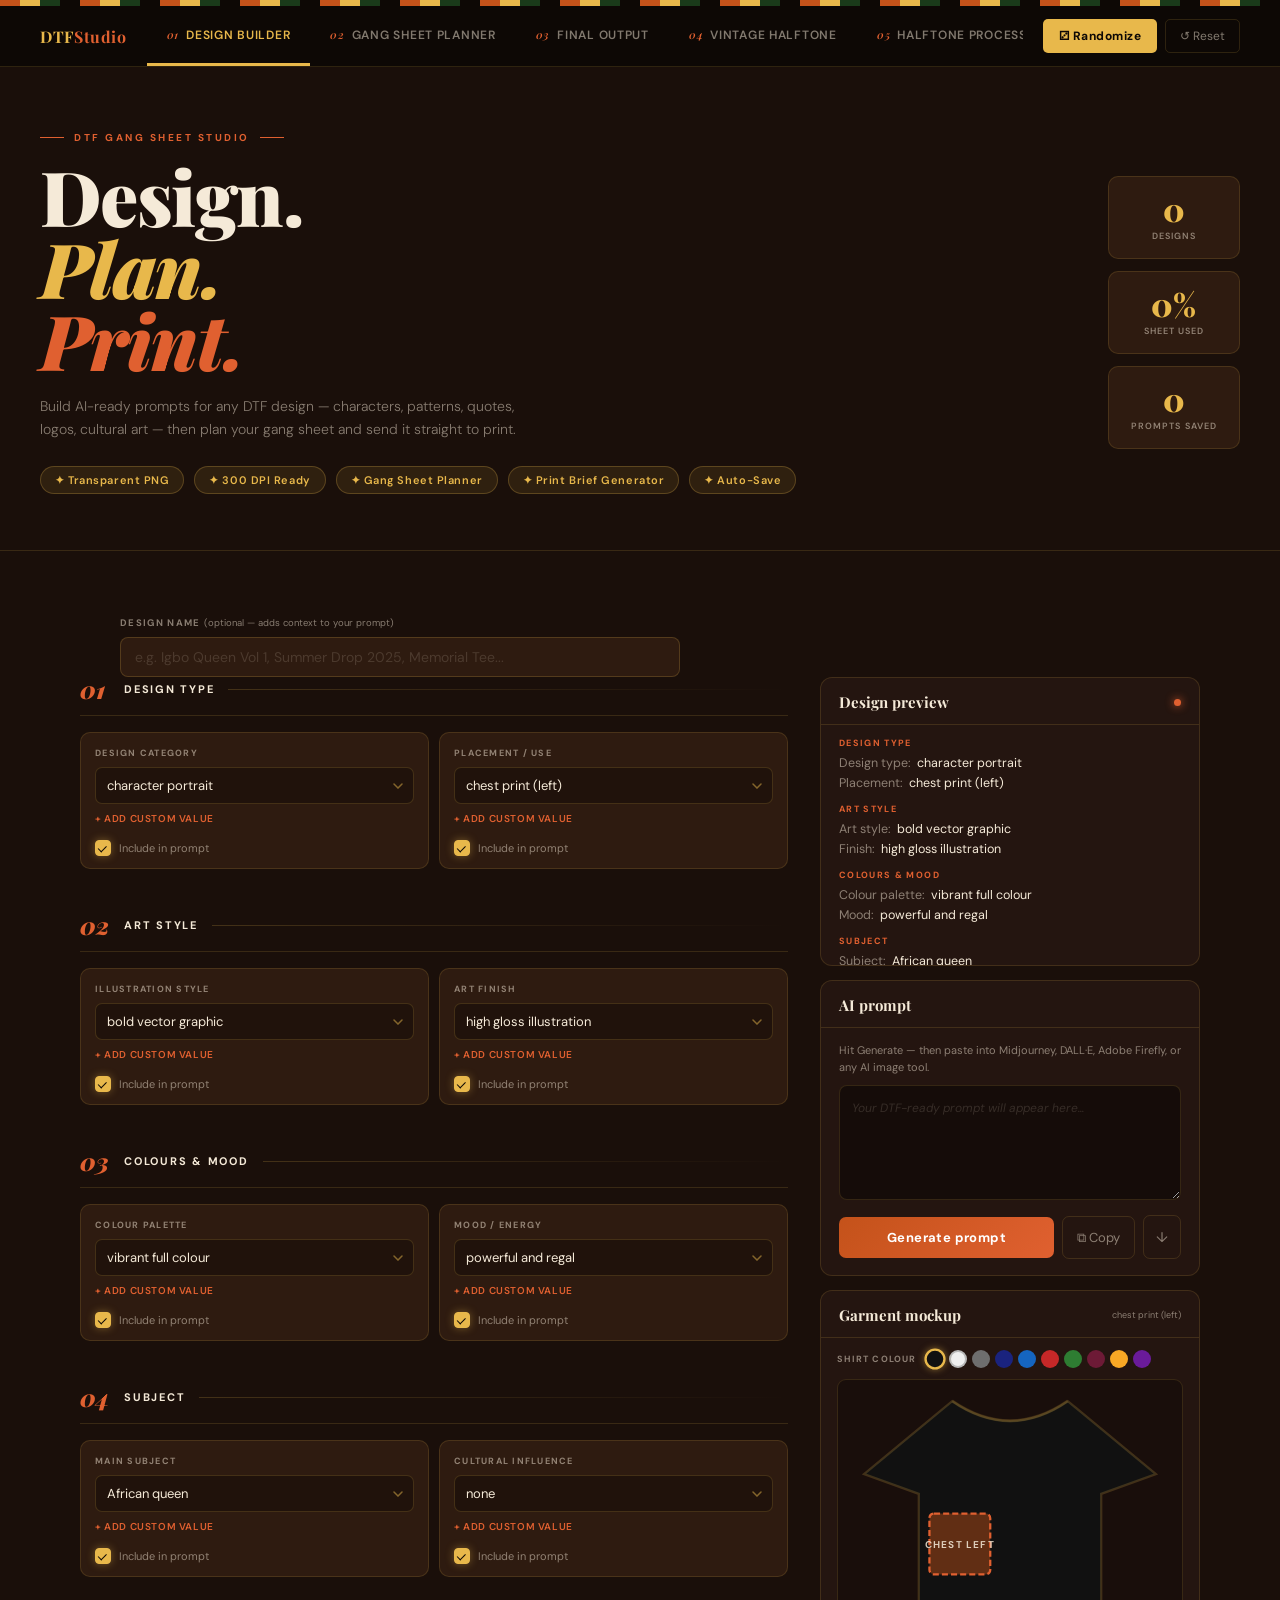
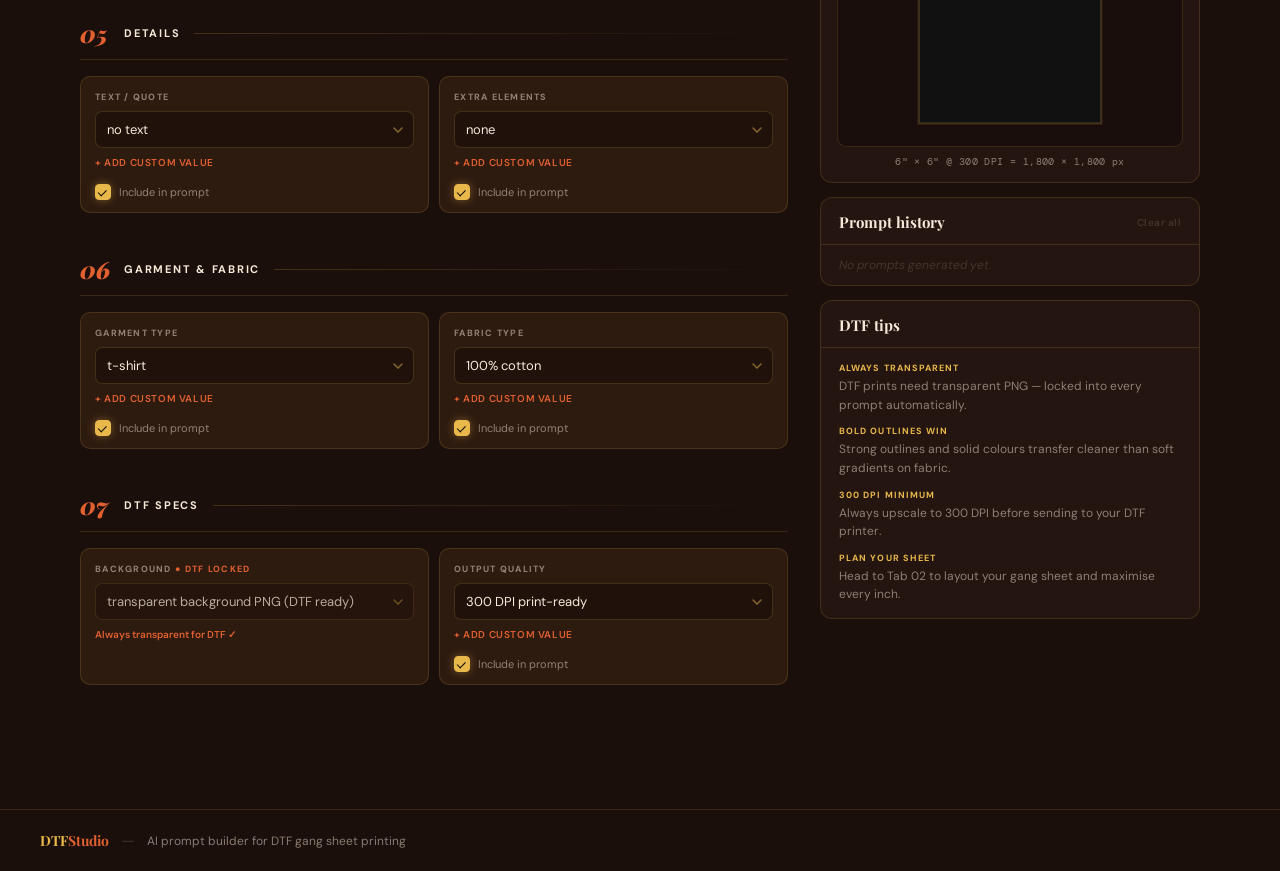
==== commit 46ab5481: "Add Face Wipe SPF 70 Builder — Tab 06 New tab for generating AI-ready product design prompts for SPF" ====
--- a/index.html
+++ b/index.html
@@ -2,357 +2,848 @@
 <html lang="en">
 <head>
 <meta charset="UTF-8">
-<meta name="viewport" content="width=device-width, initial-scale=1.0">
-<meta name="description" content="Erana Unfiltered — A documentary series about postpartum depression, maternal mental health, and the real stories of new motherhood. No Judgment. No Shame. Just Real Conversations.">
-<meta property="og:title" content="Erana Unfiltered — Postpartum Documentary Series">
-<meta property="og:description" content="No Judgment. No Shame. Just Real Conversations. Watch the documentary series on YouTube @EranaUnfiltered.">
+<meta name="viewport" content="width=device-width, initial-scale=1.0, maximum-scale=1.0">
+<meta name="description" content="Build AI-ready prompts for DTF printing. Plan your gang sheet, generate print briefs, and send straight to your DTF printer.">
+<meta property="og:title" content="DTF Gang Sheet Studio">
+<meta property="og:description" content="AI prompt builder for DTF printing. Design, plan, print.">
 <meta property="og:type" content="website">
-<title>Erana Unfiltered — Postpartum Documentary Series</title>
+<title>DTF Gang Sheet Studio</title>
 <link rel="preconnect" href="https://fonts.googleapis.com">
-<link href="https://fonts.googleapis.com/css2?family=Playfair+Display:ital,wght@0,400;0,700;0,900;1,400;1,700;1,900&family=DM+Sans:wght@300;400;500;600;700&display=swap" rel="stylesheet">
+<link href="https://fonts.googleapis.com/css2?family=Playfair+Display:ital,wght@0,700;0,900;1,700&family=DM+Sans:wght@300;400;500;600;700&family=DM+Mono&display=swap" rel="stylesheet">
 <link rel="stylesheet" href="css/style.css">
 </head>
 <body>
 
+<div class="kente-bar"></div>
+
 <!-- NAV -->
-<nav class="nav" id="nav">
+<nav class="nav">
   <div class="nav-inner">
-    <div class="nav-brand">Erana<span>Unfiltered</span></div>
-    <div class="nav-links">
-      <a href="#series" class="nav-link">The Series</a>
-      <a href="#episodes" class="nav-link">Episodes</a>
-      <a href="#about" class="nav-link">About</a>
-      <a href="#resources" class="nav-link">Resources</a>
-    </div>
-    <a href="https://www.youtube.com/@EranaUnfiltered" target="_blank" rel="noopener" class="nav-subscribe">
-      <svg width="16" height="16" viewBox="0 0 24 24" fill="currentColor" style="flex-shrink:0"><path d="M23.5 6.2a3 3 0 0 0-2.1-2.1C19.5 3.6 12 3.6 12 3.6s-7.5 0-9.4.5A3 3 0 0 0 .5 6.2 31.4 31.4 0 0 0 0 12a31.4 31.4 0 0 0 .5 5.8 3 3 0 0 0 2.1 2.1C4.5 20.4 12 20.4 12 20.4s7.5 0 9.4-.5a3 3 0 0 0 2.1-2.1A31.4 31.4 0 0 0 24 12a31.4 31.4 0 0 0-.5-5.8zM9.7 15.5V8.5l6.3 3.5-6.3 3.5z"/></svg>
-      Subscribe
-    </a>
+    <div class="nav-brand">DTF<span>Studio</span></div>
+    <div class="nav-tabs">
+      <button class="nav-tab active" onclick="switchTab('builder')"><span class="nav-tab-num">01</span>Design Builder</button>
+      <button class="nav-tab" onclick="switchTab('planner')"><span class="nav-tab-num">02</span>Gang Sheet Planner</button>
+      <button class="nav-tab" onclick="switchTab('output')"><span class="nav-tab-num">03</span>Final Output</button>
+      <button class="nav-tab" onclick="switchTab('vintage')"><span class="nav-tab-num">04</span>Vintage Halftone</button>
+      <button class="nav-tab" onclick="switchTab('halftone')"><span class="nav-tab-num">05</span>Halftone Processor</button>
+      <button class="nav-tab" onclick="switchTab('facewipe')"><span class="nav-tab-num">06</span>Face Wipe SPF 70</button>
+    </div>
+    <div class="nav-actions">
+      <button class="btn-rand" onclick="randomize()">⚂ Randomize</button>
+      <button class="btn-rst" onclick="resetAll()">↺ Reset</button>
+    </div>
   </div>
 </nav>
 
 <!-- HERO -->
-<section class="hero" id="home">
-  <div class="hero-glow hero-glow-1"></div>
-  <div class="hero-glow hero-glow-2"></div>
+<div class="hero">
   <div class="hero-inner">
-    <div class="hero-badge">Documentary Series · Season One · 2025</div>
-    <h1 class="hero-title">
-      <span class="hero-title-pre">Erana</span>
-      <span class="hero-title-main">Unfiltered</span>
-    </h1>
-    <p class="hero-tagline">No Judgment. No Shame.<br><em>Just Real Conversations.</em></p>
-    <p class="hero-desc">A documentary series exploring postpartum depression, maternal mental health, and the silent battles of new motherhood — through the unfiltered voices of mothers who've lived it.</p>
-    <div class="hero-actions">
-      <a href="#episodes" class="btn-primary">Watch the Series</a>
-      <a href="https://www.youtube.com/@EranaUnfiltered" target="_blank" rel="noopener" class="btn-ghost">@EranaUnfiltered on YouTube</a>
-    </div>
-    <div class="hero-tags">
-      <span>#MotherhoodUnfiltered</span>
-      <span>#PostpartumAwareness</span>
-      <span>#MentalHealthMatters</span>
-      <span>#NewMomSupport</span>
-    </div>
-  </div>
-  <div class="hero-scroll">
-    <div class="scroll-dot"></div>
-    <div class="scroll-line"></div>
-  </div>
-</section>
-
-<!-- SERIES INTRO -->
-<section class="series-intro" id="series">
-  <div class="section-inner">
-    <div class="intro-grid">
-      <div class="intro-left">
-        <p class="eyebrow">The Documentary Series</p>
-        <h2 class="section-title">Motherhood is beautiful.<br><em>It's also hard.</em></h2>
-        <p class="intro-body">If you've ever struggled with postpartum depression, anxiety, or the silent battles of motherhood — <strong>you are not alone.</strong></p>
-        <p class="intro-body">Erana Unfiltered is a six-episode documentary series that goes beyond the picture-perfect moments of new motherhood to explore the raw, honest truth that so many mothers experience but rarely say out loud.</p>
-        <p class="intro-body">We talk to mothers, partners, mental health professionals, and maternal care experts — because the more we speak, the less alone we all become.</p>
-        <div class="pillars">
-          <div class="pillar"><div class="pillar-dot"></div>Postpartum Depression & Maternal Mental Health</div>
-          <div class="pillar"><div class="pillar-dot"></div>Real Stories from Mothers Like You</div>
-          <div class="pillar"><div class="pillar-dot"></div>Expert Advice & Coping Strategies</div>
-          <div class="pillar"><div class="pillar-dot"></div>Breaking the Stigma Around Motherhood Struggles</div>
-        </div>
-      </div>
-      <div class="intro-right">
-        <div class="quote-card">
-          <div class="quote-mark">&ldquo;</div>
-          <p class="quote-text">I didn't know what was wrong with me. I just knew this wasn't what I expected motherhood to feel like. And I thought — why is no one talking about this?</p>
-          <p class="quote-attr">— A mother's voice, Episode 01</p>
-        </div>
-        <div class="stat-row">
-          <div class="stat-card">
-            <div class="stat-num">1 in 5</div>
-            <div class="stat-label">mothers experience postpartum depression or anxiety</div>
-          </div>
-          <div class="stat-card">
-            <div class="stat-num">50%</div>
-            <div class="stat-label">of cases go undiagnosed or without treatment</div>
-          </div>
-        </div>
-        <div class="platforms-card">
-          <p class="platforms-label">Watch & listen on</p>
-          <div class="platforms-row">
-            <span class="platform-badge">YouTube</span>
-            <span class="platform-badge">Spotify</span>
-            <span class="platform-badge">Apple Podcasts</span>
-          </div>
-          <p class="platforms-freq">New episodes every week</p>
-        </div>
-      </div>
-    </div>
-  </div>
-</section>
-
-<!-- EPISODES -->
-<section class="episodes-section" id="episodes">
-  <div class="section-inner">
-    <p class="eyebrow">Season One · Six Episodes</p>
-    <h2 class="section-title">The Documentary</h2>
-    <p class="section-sub">Each episode goes deeper into one dimension of the postpartum experience. Subscribe so you never miss a story.</p>
-
-    <div class="episodes-grid">
-
-      <!-- EP 01 FEATURED -->
-      <div class="ep-card ep-featured">
-        <div class="ep-header">
-          <span class="ep-num">EP. 01</span>
-          <span class="ep-live-badge">Now Streaming</span>
-        </div>
-        <h3 class="ep-title">The Silence</h3>
-        <p class="ep-desc">What postpartum depression really looks like — and why so many mothers suffer in silence. We open the conversation that should have happened years ago. Real stories, raw truth, no filter.</p>
-        <div class="ep-topics">
-          <span>PPD Signs & Symptoms</span>
-          <span>Isolation in Motherhood</span>
-          <span>Breaking the Silence</span>
-        </div>
-        <a href="https://www.youtube.com/@EranaUnfiltered" target="_blank" rel="noopener" class="ep-btn ep-btn-primary">Watch Episode 01 →</a>
-      </div>
-
-      <!-- EP 02 -->
-      <div class="ep-card">
-        <div class="ep-header">
-          <span class="ep-num">EP. 02</span>
-        </div>
-        <h3 class="ep-title">The Pressure</h3>
-        <p class="ep-desc">Society's impossible expectations of new mothers — and the weight of the "perfect mother" myth on women's mental health.</p>
-        <div class="ep-topics">
-          <span>Social Pressure</span>
-          <span>Identity</span>
-          <span>Mom Guilt</span>
-        </div>
-        <a href="https://www.youtube.com/@EranaUnfiltered" target="_blank" rel="noopener" class="ep-btn ep-btn-outline">Watch Episode →</a>
-      </div>
-
-      <!-- EP 03 -->
-      <div class="ep-card">
-        <div class="ep-header">
-          <span class="ep-num">EP. 03</span>
-        </div>
-        <h3 class="ep-title">The Turning Point</h3>
-        <p class="ep-desc">Recognising the signs, asking for help, and the moment everything began to shift. Stories of courage from mothers who took the first step.</p>
-        <div class="ep-topics">
-          <span>Recognising PPD</span>
-          <span>Seeking Help</span>
-          <span>Therapy</span>
-        </div>
-        <a href="https://www.youtube.com/@EranaUnfiltered" target="_blank" rel="noopener" class="ep-btn ep-btn-outline">Watch Episode →</a>
-      </div>
-
-      <!-- EP 04 -->
-      <div class="ep-card">
-        <div class="ep-header">
-          <span class="ep-num">EP. 04</span>
-        </div>
-        <h3 class="ep-title">The Village</h3>
-        <p class="ep-desc">Partners, families, and the support systems that make a difference. What it truly means to show up for a mother who is struggling.</p>
-        <div class="ep-topics">
-          <span>Partner Support</span>
-          <span>Family</span>
-          <span>Community</span>
-        </div>
-        <a href="https://www.youtube.com/@EranaUnfiltered" target="_blank" rel="noopener" class="ep-btn ep-btn-outline">Watch Episode →</a>
-      </div>
-
-      <!-- EP 05 -->
-      <div class="ep-card">
-        <div class="ep-header">
-          <span class="ep-num">EP. 05</span>
-        </div>
-        <h3 class="ep-title">The Experts Speak</h3>
-        <p class="ep-desc">Mental health professionals, OBGYNs, and maternal care specialists share what the science says — and what needs to change in how we care for new mothers.</p>
-        <div class="ep-topics">
-          <span>Expert Interviews</span>
-          <span>Research</span>
-          <span>Treatment</span>
-        </div>
-        <a href="https://www.youtube.com/@EranaUnfiltered" target="_blank" rel="noopener" class="ep-btn ep-btn-outline">Watch Episode →</a>
-      </div>
-
-      <!-- EP 06 -->
-      <div class="ep-card">
-        <div class="ep-header">
-          <span class="ep-num">EP. 06</span>
-        </div>
-        <h3 class="ep-title">You Are Not Alone</h3>
-        <p class="ep-desc">The series finale. Voices from across the journey, a community of mothers who made it through — and a message of hope for every woman watching.</p>
-        <div class="ep-topics">
-          <span>Recovery</span>
-          <span>Hope</span>
-          <span>Community</span>
-        </div>
-        <a href="https://www.youtube.com/@EranaUnfiltered" target="_blank" rel="noopener" class="ep-btn ep-btn-outline">Watch Episode →</a>
-      </div>
-
-    </div>
-
-    <div class="subscribe-nudge">
-      <p>New episodes drop every week. Don't miss a story.</p>
-      <a href="https://www.youtube.com/@EranaUnfiltered" target="_blank" rel="noopener" class="btn-primary">Subscribe & Turn On Notifications</a>
-    </div>
-  </div>
-</section>
-
-<!-- ABOUT -->
-<section class="about-section" id="about">
-  <div class="section-inner">
-    <div class="about-grid">
-      <div class="about-left">
-        <p class="eyebrow">About the Channel</p>
-        <h2 class="section-title">Why This Series<br><em>Had to Be Made</em></h2>
-        <p class="about-body">Postpartum depression affects millions of mothers worldwide — yet the stigma, shame, and silence around it remains deafening.</p>
-        <p class="about-body">Erana Unfiltered exists to change that. This series is for every mother who has smiled through the pain, felt invisible in her struggle, or wondered if she was broken. It's for partners who didn't know what to say. For families who didn't understand. For anyone who needs to hear that healing is real and possible.</p>
-        <p class="about-body">We joined YouTube in March 2025 — and we're just getting started.</p>
-        <div class="about-socials">
-          <a href="https://www.youtube.com/@EranaUnfiltered" target="_blank" rel="noopener" class="social-link">
-            <span class="social-icon yt">▶</span> YouTube @EranaUnfiltered
-          </a>
-          <a href="#" class="social-link">
-            <span class="social-icon">◈</span> Instagram @UnfilteredMotherhood
-          </a>
-          <a href="#" class="social-link">
-            <span class="social-icon">✕</span> X (Twitter) @UnfilteredMotherhood
-          </a>
-        </div>
-      </div>
-      <div class="about-right">
-        <div class="mission-card">
-          <div class="mission-icon">◎</div>
-          <h3 class="mission-title">Our Mission</h3>
-          <p class="mission-body">To create a space where maternal mental health is discussed openly, honestly, and without judgment — because the more we speak, the less alone we all become.</p>
-          <div class="mission-divider"></div>
-          <div class="values-list">
-            <div class="value-item"><span class="value-dot"></span>No Judgment</div>
-            <div class="value-item"><span class="value-dot"></span>No Shame</div>
-            <div class="value-item"><span class="value-dot"></span>Just Real Conversations</div>
-            <div class="value-item"><span class="value-dot"></span>Evidence-Based Content</div>
-            <div class="value-item"><span class="value-dot"></span>Community First</div>
-          </div>
-        </div>
-        <div class="listen-card">
-          <p class="listen-label">Also listen on</p>
-          <p class="listen-platforms">Spotify · Apple Podcasts · And more</p>
-          <p class="listen-sub">New episodes every week</p>
-        </div>
-      </div>
-    </div>
-  </div>
-</section>
-
-<!-- RESOURCES -->
-<section class="resources-section" id="resources">
-  <div class="section-inner">
-    <p class="eyebrow">Support & Resources</p>
-    <h2 class="section-title">You Don't Have to<br><em>Navigate This Alone</em></h2>
-    <p class="section-sub">If you or someone you love is struggling with postpartum depression or maternal mental health, these organisations can help right now.</p>
-    <div class="resources-grid">
-      <div class="resource-card">
-        <div class="resource-num">01</div>
-        <h3 class="resource-title">Postpartum Support International</h3>
-        <p class="resource-desc">24/7 helpline, local support groups, and an extensive resource library for mothers and families experiencing perinatal mood disorders.</p>
-        <div class="resource-contact">Helpline: 1-800-944-4773</div>
-        <div class="resource-web">postpartum.net</div>
-      </div>
-      <div class="resource-card">
-        <div class="resource-num">02</div>
-        <h3 class="resource-title">National Maternal Mental Health Hotline</h3>
-        <p class="resource-desc">Free, confidential support before, during, and after pregnancy. Available 24/7 in English and Spanish from trained counselors.</p>
-        <div class="resource-contact">Call or text: 1-833-943-5746</div>
-        <div class="resource-web">mchb.hrsa.gov</div>
-      </div>
-      <div class="resource-card">
-        <div class="resource-num">03</div>
-        <h3 class="resource-title">Crisis Text Line</h3>
-        <p class="resource-desc">Free, 24/7 text-based support for anyone in crisis. A trained crisis counselor responds — available whenever you need it most.</p>
-        <div class="resource-contact">Text HOME to 741741</div>
-        <div class="resource-web">crisistextline.org</div>
-      </div>
-      <div class="resource-card">
-        <div class="resource-num">04</div>
-        <h3 class="resource-title">Talk to Your Doctor</h3>
-        <p class="resource-desc">Your OB, midwife, or GP is your first line of support. Postpartum depression is a medical condition — and it is treatable with the right help.</p>
-        <div class="resource-contact">Schedule an appointment today</div>
-        <div class="resource-web">Ask at your next visit</div>
-      </div>
-    </div>
-    <div class="disclaimer">
-      This series is for awareness and community support. It is not a substitute for professional medical or mental health care. If you are in immediate crisis, please contact emergency services or a crisis line.
-    </div>
-  </div>
-</section>
-
-<!-- SUBSCRIBE CTA -->
-<section class="cta-section">
-  <div class="section-inner">
-    <div class="cta-inner">
-      <div class="cta-left">
-        <p class="eyebrow">New Episodes Every Week</p>
-        <h2 class="cta-title">Every Story<br><em>Matters.</em></h2>
-        <p class="cta-body">Subscribe to Erana Unfiltered and turn on notifications — so every new episode, every real story, reaches you the moment it drops. You're part of this community.</p>
-        <div class="cta-actions">
-          <a href="https://www.youtube.com/@EranaUnfiltered" target="_blank" rel="noopener" class="btn-primary btn-lg">
-            <svg width="18" height="18" viewBox="0 0 24 24" fill="currentColor"><path d="M23.5 6.2a3 3 0 0 0-2.1-2.1C19.5 3.6 12 3.6 12 3.6s-7.5 0-9.4.5A3 3 0 0 0 .5 6.2 31.4 31.4 0 0 0 0 12a31.4 31.4 0 0 0 .5 5.8 3 3 0 0 0 2.1 2.1C4.5 20.4 12 20.4 12 20.4s7.5 0 9.4-.5a3 3 0 0 0 2.1-2.1A31.4 31.4 0 0 0 24 12a31.4 31.4 0 0 0-.5-5.8zM9.7 15.5V8.5l6.3 3.5-6.3 3.5z"/></svg>
-            Subscribe on YouTube
-          </a>
-          <div class="cta-platforms">
-            <span>Also on</span>
-            <span class="platform-badge">Spotify</span>
-            <span class="platform-badge">Apple Podcasts</span>
-          </div>
-        </div>
-      </div>
-      <div class="cta-right">
-        <div class="cta-handle">@EranaUnfiltered</div>
-        <div class="cta-tags">
-          <span>#MotherhoodUnfiltered</span>
-          <span>#PostpartumAwareness</span>
-          <span>#MentalHealthMatters</span>
-          <span>#NewMomSupport</span>
-        </div>
-      </div>
-    </div>
-  </div>
-</section>
+    <div>
+      <p class="hero-eyebrow">DTF Gang Sheet Studio</p>
+      <h1 class="hero-title">
+        Design.
+        <span class="accent">Plan.</span>
+        <span class="accent2">Print.</span>
+      </h1>
+      <p class="hero-desc">Build AI-ready prompts for any DTF design — characters, patterns, quotes, logos, cultural art — then plan your gang sheet and send it straight to print.</p>
+      <div class="hero-badges">
+        <span class="badge">✦ Transparent PNG</span>
+        <span class="badge">✦ 300 DPI Ready</span>
+        <span class="badge">✦ Gang Sheet Planner</span>
+        <span class="badge">✦ Print Brief Generator</span>
+        <span class="badge">✦ Auto-Save</span>
+      </div>
+    </div>
+    <div class="hero-stats">
+      <div class="hstat"><div class="hstat-n" id="stat-designs">0</div><div class="hstat-l">Designs</div></div>
+      <div class="hstat"><div class="hstat-n" id="stat-fill">0%</div><div class="hstat-l">Sheet used</div></div>
+      <div class="hstat"><div class="hstat-n" id="stat-prompts">0</div><div class="hstat-l">Prompts saved</div></div>
+    </div>
+  </div>
+</div>
+
+<!-- ══ TAB 1: DESIGN BUILDER ══ -->
+<div id="tab-builder" class="page active">
+  <div class="design-name-row">
+    <div class="dn-inner">
+      <span class="dn-label">Design name <span class="dn-opt">(optional — adds context to your prompt)</span></span>
+      <input type="text" class="dn-input" id="design-name" placeholder="e.g. Igbo Queen Vol 1, Summer Drop 2025, Memorial Tee..." oninput="onDesignNameChange()">
+    </div>
+    <div class="autosave-ind" id="autosave-ind">
+      <div class="as-dot" id="as-dot"></div>
+      <span class="as-label" id="as-label">Auto-saved</span>
+    </div>
+  </div>
+
+  <div class="two-col">
+    <div id="form-col"></div>
+    <div class="sidebar">
+      <div class="sc">
+        <div class="sh"><span class="st">Design preview</span><div class="sdot"></div></div>
+        <div class="sel-body" id="sel-list"><p class="sel-empty">Start selecting to see your design take shape...</p></div>
+      </div>
+      <div class="sc">
+        <div class="sh"><span class="st">AI prompt</span></div>
+        <div class="pb">
+          <p class="ph">Hit Generate — then paste into Midjourney, DALL·E, Adobe Firefly, or any AI image tool.</p>
+          <textarea class="pta" id="prompt-out" readonly placeholder="Your DTF-ready prompt will appear here..."></textarea>
+          <div class="pbtns">
+            <button class="btn-gen" id="gen-btn" onclick="generatePrompt()">Generate prompt</button>
+            <button class="btn-cp" id="copy-btn" onclick="copyPrompt()">⧉ Copy</button>
+            <button class="btn-dl-sm" onclick="downloadPrompt()" title="Download .txt">↓</button>
+          </div>
+        </div>
+      </div>
+      <!-- GARMENT MOCKUP -->
+      <div class="sc">
+        <div class="sh">
+          <span class="st">Garment mockup</span>
+          <span class="sh-hint" id="placement-hint">chest centre</span>
+        </div>
+        <div class="mockup-body">
+          <div class="swatch-row">
+            <span class="swatch-lbl">Shirt colour</span>
+            <div class="swatches" id="swatches"></div>
+          </div>
+          <div class="shirt-wrap">
+            <svg id="shirt-svg" viewBox="0 0 200 225" xmlns="http://www.w3.org/2000/svg" width="100%">
+              <!-- shirt silhouette -->
+              <path id="shirt-body" d="M 62,6 Q 100,32 138,6 L 196,54 L 160,67 L 160,218 L 40,218 L 40,67 L 4,54 Z" fill="#111111" stroke="rgba(232,184,75,0.2)" stroke-width="1.5"/>
+              <!-- collar highlight -->
+              <path d="M 62,6 Q 100,32 138,6" fill="none" stroke="rgba(232,184,75,0.15)" stroke-width="2"/>
+              <!-- design placement zone -->
+              <rect id="pl-rect" x="76" y="80" width="48" height="48" fill="rgba(196,82,26,0.45)" stroke="#e06030" stroke-width="1.5" stroke-dasharray="4 2" rx="3"/>
+              <text id="pl-text" x="100" y="108" text-anchor="middle" font-size="6.5" fill="rgba(245,234,216,0.85)" font-family="DM Sans,sans-serif" font-weight="700" letter-spacing="0.8">CHEST CENTRE</text>
+            </svg>
+          </div>
+          <div class="mockup-dpi" id="mockup-dpi">— select a placement</div>
+        </div>
+      </div>
+
+      <div class="sc">
+        <div class="sh">
+          <span class="st">Prompt history</span>
+          <button class="hist-clear-btn" onclick="clearHistory()">Clear all</button>
+        </div>
+        <div class="sel-body" id="hist-list"><p class="sel-empty">No prompts generated yet.</p></div>
+      </div>
+      <div class="sc">
+        <div class="sh"><span class="st">DTF tips</span></div>
+        <div class="tips-body">
+          <div><p class="tl">Always transparent</p><p class="tt">DTF prints need transparent PNG — locked into every prompt automatically.</p></div>
+          <div><p class="tl">Bold outlines win</p><p class="tt">Strong outlines and solid colours transfer cleaner than soft gradients on fabric.</p></div>
+          <div><p class="tl">300 DPI minimum</p><p class="tt">Always upscale to 300 DPI before sending to your DTF printer.</p></div>
+          <div><p class="tl">Plan your sheet</p><p class="tt">Head to Tab 02 to layout your gang sheet and maximise every inch.</p></div>
+        </div>
+      </div>
+    </div>
+  </div>
+</div>
+
+<!-- ══ TAB 2: GANG SHEET PLANNER ══ -->
+<div id="tab-planner" class="page">
+  <div class="planner-top">
+    <div class="panel">
+      <p class="panel-title">Sheet settings</p>
+      <div class="prow">
+        <span class="plabel">Sheet size</span>
+        <select class="pselect" id="sheet-size" onchange="updateSheet()">
+          <option value="22x30">22" × 30" (standard)</option>
+          <option value="22x60">22" × 60" (large)</option>
+          <option value="22x120">22" × 120" (jumbo)</option>
+          <option value="13x19">13" × 19" (small)</option>
+          <option value="custom">Custom size</option>
+        </select>
+      </div>
+      <div class="prow" id="custom-size-row" style="display:none">
+        <span class="plabel">Custom width × height (inches)</span>
+        <div style="display:flex;gap:8px">
+          <input class="pinput" id="cw" type="number" placeholder="Width" value="22" min="1" oninput="updateSheet()">
+          <input class="pinput" id="ch" type="number" placeholder="Height" value="30" min="1" oninput="updateSheet()">
+        </div>
+      </div>
+      <div class="prow">
+        <span class="plabel">Resolution</span>
+        <select class="pselect" id="sheet-dpi">
+          <option value="300">300 DPI (standard)</option>
+          <option value="600">600 DPI (high quality)</option>
+        </select>
+      </div>
+      <div class="prow">
+        <span class="plabel">Gap between designs</span>
+        <select class="pselect" id="sheet-gap" onchange="updateSheet()">
+          <option value="0.25">0.25" (tight)</option>
+          <option value="0.5" selected>0.5" (standard)</option>
+          <option value="1">1" (generous)</option>
+        </select>
+      </div>
+    </div>
+    <div class="panel">
+      <p class="panel-title">Add a design</p>
+      <div class="prow">
+        <span class="plabel">Quick presets</span>
+        <div id="nd-presets" class="nd-presets"></div>
+      </div>
+      <div class="prow">
+        <span class="plabel">Design name</span>
+        <input class="pinput" id="nd-name" placeholder="e.g. Igbo queen chest print" type="text">
+      </div>
+      <div class="prow">
+        <span class="plabel">Width (inches)</span>
+        <select class="pselect" id="nd-w">
+          <option value="2">2" — tag / small pocket</option>
+          <option value="3">3" — pocket print</option>
+          <option value="4">4" — small chest</option>
+          <option value="5">5" — medium chest</option>
+          <option value="6" selected>6" — standard chest</option>
+          <option value="8">8" — large chest</option>
+          <option value="10">10" — full front</option>
+          <option value="12">12" — oversized</option>
+          <option value="14">14" — full back</option>
+        </select>
+      </div>
+      <div class="prow">
+        <span class="plabel">Height (inches)</span>
+        <select class="pselect" id="nd-h">
+          <option value="2">2"</option><option value="3">3"</option>
+          <option value="4">4"</option><option value="5">5"</option>
+          <option value="6" selected>6"</option><option value="8">8"</option>
+          <option value="10">10"</option><option value="12">12"</option>
+          <option value="14">14"</option>
+        </select>
+      </div>
+      <div class="prow">
+        <span class="plabel">Quantity</span>
+        <select class="pselect" id="nd-qty">
+          <option value="1">1</option><option value="2">2</option>
+          <option value="3">3</option><option value="4">4</option>
+          <option value="5">5</option><option value="6">6</option>
+          <option value="8">8</option><option value="10">10</option>
+        </select>
+      </div>
+      <button class="add-btn" onclick="addDesign()">＋ Add to sheet</button>
+    </div>
+  </div>
+
+  <div class="design-list-panel">
+    <p class="panel-title">Designs on sheet</p>
+    <div id="design-list"><p class="empty-list">No designs added yet.</p></div>
+  </div>
+
+  <div class="preview-panel">
+    <p class="panel-title">Sheet preview <span>Visual approximation — not to scale</span></p>
+    <div class="canvas-outer"><div id="sheet-canvas"></div></div>
+  </div>
+
+  <div class="summary-panel">
+    <p class="sum-title">Sheet summary</p>
+    <div class="sum-rows">
+      <div class="sum-row"><span class="sum-k">Sheet size</span><span class="sum-v" id="sum-size">22" × 30"</span></div>
+      <div class="sum-row"><span class="sum-k">Total designs</span><span class="sum-v" id="sum-total">0</span></div>
+      <div class="sum-row"><span class="sum-k">Design area used</span><span class="sum-v" id="sum-area">0 sq in</span></div>
+      <div class="sum-row"><span class="sum-k">Sheet area</span><span class="sum-v" id="sum-sheet">660 sq in</span></div>
+      <div class="sum-row"><span class="sum-k">Sheet filled</span><span class="sum-v" id="sum-pct">0%</span></div>
+    </div>
+    <p class="sum-msg sum-ok" id="sum-msg">Add designs to start planning your sheet.</p>
+  </div>
+
+  <div class="action-row">
+    <button class="act-main" onclick="switchTab('output')">→ Go to Final Output</button>
+    <button class="act-sec" onclick="downloadBrief()">↓ Download brief</button>
+    <button class="act-sec" onclick="clearSheet()">Clear sheet</button>
+  </div>
+</div>
+
+<!-- ══ TAB 3: FINAL OUTPUT ══ -->
+<div id="tab-output" class="page">
+  <div class="out-grid">
+    <div class="out-card">
+      <div class="out-head">
+        <p class="out-title">AI design prompt</p>
+        <p class="out-sub">Paste into Midjourney, DALL·E, Adobe Firefly, or any AI image tool</p>
+      </div>
+      <div class="out-body">
+        <textarea class="out-ta" id="out-prompt" readonly placeholder="Generate your prompt in Tab 01 first..."></textarea>
+        <div class="out-btns">
+          <button class="out-btn-m" onclick="copyEl('out-prompt',this)">⧉ Copy prompt</button>
+          <button class="out-btn-s" onclick="downloadPrompt()">↓ Download .txt</button>
+          <button class="out-btn-s" onclick="switchTab('builder')">← Edit design</button>
+        </div>
+      </div>
+    </div>
+    <div class="out-card">
+      <div class="out-head">
+        <p class="out-title">Gang sheet print brief</p>
+        <p class="out-sub">Send this to your DTF printer or use as your print file brief</p>
+      </div>
+      <div class="out-body">
+        <textarea class="out-ta" id="out-sheet" readonly placeholder="Plan your sheet in Tab 02 first..."></textarea>
+        <div class="out-btns">
+          <button class="out-btn-m" onclick="copyEl('out-sheet',this)">⧉ Copy brief</button>
+          <button class="out-btn-s" onclick="downloadBrief()">↓ Download .txt</button>
+          <button class="out-btn-s" onclick="switchTab('planner')">← Edit sheet</button>
+        </div>
+      </div>
+    </div>
+    <div class="out-card" style="grid-column:1/-1">
+      <div class="out-head">
+        <p class="out-title">Pre-print checklist</p>
+        <p class="out-sub">Run through before sending to your DTF printer</p>
+      </div>
+      <div class="out-body">
+        <ul class="checklist">
+          <li><div class="ck ok">✓</div><span>Background is transparent PNG — not white or solid colour</span></li>
+          <li><div class="ck ok">✓</div><span>Resolution is 300 DPI or higher</span></li>
+          <li><div class="ck ok">✓</div><span>File saved as PNG with alpha channel (transparency) — not JPG</span></li>
+          <li><div class="ck ok">✓</div><span>Colour mode is RGB for DTF printing</span></li>
+          <li><div class="ck warn">!</div><span>Check design dimensions match your intended placement (chest, back, sleeve, pocket)</span></li>
+          <li><div class="ck warn">!</div><span>Minimum 0.25" gap between all designs on gang sheet for cutting</span></li>
+          <li><div class="ck warn">!</div><span>Confirm sheet size and orientation with your printer before uploading</span></li>
+          <li><div class="ck ok">✓</div><span>Designs with bold outlines and solid colours transfer best on fabric</span></li>
+          <li><div class="ck ok">✓</div><span>Save your AI prompt — you can regenerate variations anytime</span></li>
+        </ul>
+      </div>
+    </div>
+  </div>
+</div>
+
+<!-- ══ TAB 4: VINTAGE HALFTONE BUILDER ══ -->
+<div id="tab-vintage" class="page">
+
+  <div class="vh-hero">
+    <div class="vh-hero-bg"></div>
+    <p class="vh-eyebrow">Style Engine — 04</p>
+    <h2 class="vh-title">Vintage Halftone<br><span>Builder</span></h2>
+    <p class="vh-desc">Create authentic vintage screen-print DTF designs with halftone shading, distressed bitmap textures, and that washed concert-tee look. Every selection updates your prompt in real time.</p>
+    <div class="vh-badges">
+      <span class="badge">✦ Halftone Shading</span>
+      <span class="badge">✦ Distressed Bitmap</span>
+      <span class="badge">✦ Washed Ink Look</span>
+      <span class="badge">✦ Dark Garment Ready</span>
+      <span class="badge">✦ Live Prompt</span>
+    </div>
+  </div>
+
+  <div class="two-col">
+    <!-- CONTROLS -->
+    <div>
+      <div class="vh-subject-row">
+        <span class="vh-sub-label">Subject / description <span class="dn-opt">(optional — describe your design concept)</span></span>
+        <input type="text" class="dn-input" id="vh-subject" placeholder="e.g. eagle with banner, Afrofuturist warrior, skull and roses, vintage band graphic..." oninput="onVHSubject(this.value)">
+      </div>
+
+      <!-- 01 Halftone Type -->
+      <div class="vh-group">
+        <div class="vh-group-head"><span class="vh-g-num">01</span><span class="vh-g-name">HALFTONE TYPE</span><div class="vh-g-rule"></div></div>
+        <div class="vh-pills" id="vhg-halftoneType">
+          <button class="vh-pill active" data-val="dot"       onclick="setVH('halftoneType','dot')">Dot halftone</button>
+          <button class="vh-pill"        data-val="line"      onclick="setVH('halftoneType','line')">Line halftone</button>
+          <button class="vh-pill"        data-val="stipple"   onclick="setVH('halftoneType','stipple')">Stipple halftone</button>
+          <button class="vh-pill"        data-val="engraved"  onclick="setVH('halftoneType','engraved')">Engraved halftone</button>
+          <button class="vh-pill"        data-val="newspaper" onclick="setVH('halftoneType','newspaper')">Newspaper bitmap</button>
+        </div>
+        <p class="vh-hint" id="vh-hint-halftoneType">Circular dot matrix pattern — the classic screen-print halftone</p>
+      </div>
+
+      <!-- 02 Distress Level -->
+      <div class="vh-group">
+        <div class="vh-group-head"><span class="vh-g-num">02</span><span class="vh-g-name">DISTRESS LEVEL</span><div class="vh-g-rule"></div></div>
+        <div class="vh-pills" id="vhg-distressLevel">
+          <button class="vh-pill"        data-val="clean"  onclick="setVH('distressLevel','clean')">Clean</button>
+          <button class="vh-pill"        data-val="light"  onclick="setVH('distressLevel','light')">Light distress</button>
+          <button class="vh-pill active" data-val="medium" onclick="setVH('distressLevel','medium')">Medium vintage distress</button>
+          <button class="vh-pill"        data-val="heavy"  onclick="setVH('distressLevel','heavy')">Heavy worn tee distress</button>
+        </div>
+        <p class="vh-hint" id="vh-hint-distressLevel">Faded edges, subtle print breakdown and aging texture</p>
+      </div>
+
+      <!-- 03 Ink Feel -->
+      <div class="vh-group">
+        <div class="vh-group-head"><span class="vh-g-num">03</span><span class="vh-g-name">INK FEEL</span><div class="vh-g-rule"></div></div>
+        <div class="vh-pills" id="vhg-inkFeel">
+          <button class="vh-pill active" data-val="soft"    onclick="setVH('inkFeel','soft')">Soft washed ink</button>
+          <button class="vh-pill"        data-val="cracked" onclick="setVH('inkFeel','cracked')">Cracked vintage ink</button>
+          <button class="vh-pill"        data-val="faded"   onclick="setVH('inkFeel','faded')">Faded poster ink</button>
+          <button class="vh-pill"        data-val="heavy"   onclick="setVH('inkFeel','heavy')">Heavy screen print ink</button>
+        </div>
+        <p class="vh-hint" id="vh-hint-inkFeel">Gentle faded look — lightweight fashion feel</p>
+      </div>
+
+      <!-- 04 Garment Target -->
+      <div class="vh-group">
+        <div class="vh-group-head"><span class="vh-g-num">04</span><span class="vh-g-name">GARMENT TARGET</span><div class="vh-g-rule"></div></div>
+        <div class="vh-pills" id="vhg-garmentTarget">
+          <button class="vh-pill vh-gp active" data-val="black"    onclick="setVH('garmentTarget','black')"    style="--gc:#111111">Black shirt</button>
+          <button class="vh-pill vh-gp"        data-val="charcoal" onclick="setVH('garmentTarget','charcoal')" style="--gc:#444444">Charcoal shirt</button>
+          <button class="vh-pill vh-gp"        data-val="white"    onclick="setVH('garmentTarget','white')"    style="--gc:#e8e8e8">White shirt</button>
+          <button class="vh-pill vh-gp"        data-val="cream"    onclick="setVH('garmentTarget','cream')"    style="--gc:#f5ead8">Cream shirt</button>
+          <button class="vh-pill vh-gp"        data-val="colored"  onclick="setVH('garmentTarget','colored')"  style="--gc:#1565C0">Colored garment</button>
+        </div>
+        <p class="vh-hint" id="vh-hint-garmentTarget">Black shirt — dark garment ready, high contrast artwork</p>
+      </div>
+
+      <!-- 05 Color Mode -->
+      <div class="vh-group">
+        <div class="vh-group-head"><span class="vh-g-num">05</span><span class="vh-g-name">COLOR MODE</span><div class="vh-g-rule"></div></div>
+        <div class="vh-pills" id="vhg-colorMode">
+          <button class="vh-pill active" data-val="sepia"     onclick="setVH('colorMode','sepia')">Sepia gold</button>
+          <button class="vh-pill"        data-val="cream"     onclick="setVH('colorMode','cream')">Cream and black</button>
+          <button class="vh-pill"        data-val="mono"      onclick="setVH('colorMode','mono')">Faded monochrome</button>
+          <button class="vh-pill"        data-val="redcream"  onclick="setVH('colorMode','redcream')">Washed red and cream</button>
+          <button class="vh-pill"        data-val="charcoal"  onclick="setVH('colorMode','charcoal')">Charcoal and bone</button>
+          <button class="vh-pill"        data-val="fullcolor" onclick="setVH('colorMode','fullcolor')">Vintage full color</button>
+        </div>
+        <p class="vh-hint" id="vh-hint-colorMode">Warm aged brown tones — aged paper and sepia gold</p>
+      </div>
+    </div>
+
+    <!-- SIDEBAR -->
+    <div class="sidebar">
+      <div class="sc">
+        <div class="sh"><span class="st">Active style</span><div class="sdot"></div></div>
+        <div class="sel-body">
+          <div id="vh-tags" class="vh-tags-wrap"><p class="sel-empty">Select options to see your style take shape...</p></div>
+        </div>
+      </div>
+
+      <div class="sc">
+        <div class="sh"><span class="st">Vintage prompt</span></div>
+        <div class="pb">
+          <p class="ph">Live-updating DTF prompt — paste into Midjourney, DALL·E, Firefly, or any AI image tool.</p>
+          <textarea class="pta" id="vh-prompt-out" readonly placeholder="Your vintage halftone prompt will appear here..."></textarea>
+          <div class="pbtns">
+            <button class="btn-gen" onclick="copyVHPrompt()">⧉ Copy prompt</button>
+            <button class="btn-dl-sm" onclick="downloadVHPrompt()" title="Download .txt">↓</button>
+          </div>
+        </div>
+      </div>
+
+      <div class="sc">
+        <div class="sh"><span class="st">Garment preview</span><span class="sh-hint" id="vh-garment-label">Black shirt</span></div>
+        <div class="mockup-body">
+          <div class="shirt-wrap">
+            <svg id="vh-shirt-svg" viewBox="0 0 200 225" xmlns="http://www.w3.org/2000/svg" width="100%">
+              <path id="vh-shirt-body" d="M 62,6 Q 100,32 138,6 L 196,54 L 160,67 L 160,218 L 40,218 L 40,67 L 4,54 Z" fill="#111111" stroke="rgba(232,184,75,0.2)" stroke-width="1.5"/>
+              <path d="M 62,6 Q 100,32 138,6" fill="none" stroke="rgba(232,184,75,0.1)" stroke-width="2"/>
+              <rect x="76" y="80" width="48" height="48" fill="rgba(196,82,26,0.38)" stroke="#e06030" stroke-width="1.5" stroke-dasharray="4 2" rx="3"/>
+              <text x="100" y="105" text-anchor="middle" font-size="5.5" fill="rgba(245,234,216,0.8)" font-family="DM Sans,sans-serif" font-weight="700" letter-spacing="0.6">VINTAGE</text>
+              <text x="100" y="113" text-anchor="middle" font-size="5.5" fill="rgba(245,234,216,0.8)" font-family="DM Sans,sans-serif" font-weight="700" letter-spacing="0.6">PRINT</text>
+            </svg>
+          </div>
+        </div>
+      </div>
+
+      <div class="sc">
+        <div class="sh"><span class="st">Style notes</span></div>
+        <div class="tips-body">
+          <div><p class="tl">Halftone shading</p><p class="tt">Dot and line halftones mimic classic screen-print separation. AI renders these best with bold, high-contrast artwork.</p></div>
+          <div><p class="tl">Dark garment prints</p><p class="tt">For black or charcoal shirts, your artwork needs bright or light colours — avoid dark-on-dark designs.</p></div>
+          <div><p class="tl">Layer distress after</p><p class="tt">Generate clean halftone art first, then add distress texture in Photoshop or Procreate before DTF transfer.</p></div>
+          <div><p class="tl">Ink coverage</p><p class="tt">Heavy screen print = bold and opaque. Soft washed = lightweight feel, perfect for fashion-forward streetwear pieces.</p></div>
+        </div>
+      </div>
+    </div>
+  </div>
+</div>
+
+<!-- ══ TAB 5: DTF HALFTONE PROCESSOR ══ -->
+<div id="tab-halftone" class="page">
+
+  <div class="ht-hero">
+    <div class="ht-hero-bg"></div>
+    <p class="ht-eyebrow">Image Processor — 05</p>
+    <h2 class="ht-title">DTF Halftone<br><span>Processor</span></h2>
+    <p class="ht-desc">Upload your PNG design and apply real halftone processing directly in the browser. Every slider actually affects the image. Export a transparent PNG ready for DTF printing.</p>
+    <div class="ht-badges">
+      <span class="badge">✦ Real Canvas Processing</span>
+      <span class="badge">✦ Live Preview</span>
+      <span class="badge">✦ 5 Halftone Types</span>
+      <span class="badge">✦ Dark Shirt Ready</span>
+      <span class="badge">✦ Transparent PNG Export</span>
+    </div>
+  </div>
+
+  <!-- UPLOAD AREA -->
+  <div id="ht-upload-area" class="ht-upload-area">
+    <input type="file" id="ht-file-input" accept="image/png,image/jpeg,image/webp" style="display:none">
+    <div class="ht-upload-icon">
+      <svg width="48" height="48" viewBox="0 0 48 48" fill="none" xmlns="http://www.w3.org/2000/svg">
+        <rect x="1" y="1" width="46" height="46" rx="10" stroke="rgba(232,184,75,0.3)" stroke-width="2" stroke-dasharray="6 4"/>
+        <path d="M24 30V18M24 18L19 23M24 18L29 23" stroke="rgba(232,184,75,0.7)" stroke-width="2" stroke-linecap="round" stroke-linejoin="round"/>
+        <path d="M16 34h16" stroke="rgba(232,184,75,0.4)" stroke-width="1.5" stroke-linecap="round"/>
+      </svg>
+    </div>
+    <p class="ht-upload-title">Drop your design here</p>
+    <p class="ht-upload-sub">PNG, JPG or WebP — click to browse</p>
+    <p class="ht-upload-hint">Works best with high-contrast artwork on a transparent or white background</p>
+  </div>
+
+  <!-- PROCESSOR UI (hidden until image loaded) -->
+  <div id="ht-processor-ui" style="display:none">
+
+    <!-- PREVIEWS -->
+    <div class="ht-previews">
+      <div class="ht-preview-panel">
+        <div class="ht-preview-label">Original</div>
+        <div class="ht-canvas-wrap ht-canvas-checker">
+          <canvas id="ht-orig-canvas"></canvas>
+        </div>
+      </div>
+      <div class="ht-preview-panel">
+        <div class="ht-preview-label">Halftone processed</div>
+        <div class="ht-canvas-wrap ht-canvas-checker">
+          <canvas id="ht-out-canvas"></canvas>
+        </div>
+      </div>
+      <div class="ht-preview-panel">
+        <div class="ht-preview-label">Shirt preview</div>
+        <div class="ht-canvas-wrap">
+          <canvas id="ht-shirt-canvas"></canvas>
+        </div>
+        <div class="ht-garment-btns">
+          <button class="ht-garment-btn active" data-color="#111111" style="background:#111111" title="Black"></button>
+          <button class="ht-garment-btn" data-color="#EFEFEF" style="background:#EFEFEF;border-color:rgba(100,100,100,0.4)" title="White"></button>
+          <button class="ht-garment-btn" data-color="#6E6E6E" style="background:#6E6E6E" title="Grey"></button>
+          <button class="ht-garment-btn" data-color="#1A237E" style="background:#1A237E" title="Navy"></button>
+          <button class="ht-garment-btn" data-color="#C62828" style="background:#C62828" title="Red"></button>
+          <button class="ht-garment-btn" data-color="#2E7D32" style="background:#2E7D32" title="Forest"></button>
+        </div>
+      </div>
+    </div>
+
+    <!-- CONTROLS GRID -->
+    <div class="ht-controls-grid">
+
+      <!-- LEFT: HALFTONE SETTINGS -->
+      <div class="ht-ctrl-panel">
+        <div class="ht-ctrl-head"><span class="ht-ctrl-num">01</span><span class="ht-ctrl-title">HALFTONE SETTINGS</span></div>
+
+        <div class="ht-ctrl-row">
+          <label class="ht-ctrl-label">Halftone type</label>
+          <select class="ht-select" id="ht-type">
+            <option value="dot">Dot halftone</option>
+            <option value="line">Line halftone</option>
+            <option value="newspaper">Newspaper bitmap</option>
+            <option value="engraved">Engraved lines</option>
+            <option value="stipple">Stipple texture</option>
+          </select>
+        </div>
+
+        <div class="ht-ctrl-row">
+          <div class="ht-slider-head">
+            <label class="ht-ctrl-label">LPI (lines per inch)</label>
+            <span class="ht-slider-val" id="ht-lpi-val">35</span>
+          </div>
+          <input type="range" class="ht-slider" id="ht-lpi" min="10" max="85" step="1" value="35">
+          <div class="ht-slider-range"><span>10 — coarse</span><span>85 — fine</span></div>
+        </div>
+
+        <div class="ht-ctrl-row">
+          <div class="ht-slider-head">
+            <label class="ht-ctrl-label">Dot angle</label>
+            <span class="ht-slider-val" id="ht-angle-val">22.5°</span>
+          </div>
+          <input type="range" class="ht-slider" id="ht-angle" min="0" max="90" step="0.5" value="22.5">
+          <div class="ht-slider-range"><span>0°</span><span>90°</span></div>
+        </div>
+
+        <div class="ht-ctrl-row">
+          <div class="ht-slider-head">
+            <label class="ht-ctrl-label">Softness</label>
+            <span class="ht-slider-val" id="ht-softness-val">45%</span>
+          </div>
+          <input type="range" class="ht-slider" id="ht-softness" min="0" max="100" step="1" value="45">
+        </div>
+
+        <div class="ht-ctrl-row">
+          <div class="ht-slider-head">
+            <label class="ht-ctrl-label">Ink gain / spread</label>
+            <span class="ht-slider-val" id="ht-gain-val">40%</span>
+          </div>
+          <input type="range" class="ht-slider" id="ht-gain" min="0" max="100" step="1" value="40">
+        </div>
+      </div>
+
+      <!-- MIDDLE: DTF DARK SHIRT CONTROLS -->
+      <div class="ht-ctrl-panel">
+        <div class="ht-ctrl-head"><span class="ht-ctrl-num">02</span><span class="ht-ctrl-title">DTF DARK SHIRT</span></div>
+
+        <div class="ht-toggle-row">
+          <label class="ht-toggle-label">White ink underbase</label>
+          <label class="ht-toggle-switch">
+            <input type="checkbox" id="ht-underbase" checked>
+            <span class="ht-toggle-track"></span>
+          </label>
+        </div>
+
+        <div class="ht-ctrl-row">
+          <div class="ht-slider-head">
+            <label class="ht-ctrl-label">Black removal</label>
+            <span class="ht-slider-val" id="ht-black-removal-val">30%</span>
+          </div>
+          <input type="range" class="ht-slider" id="ht-black-removal" min="0" max="80" step="1" value="30">
+        </div>
+
+        <div class="ht-ctrl-row">
+          <div class="ht-slider-head">
+            <label class="ht-ctrl-label">Midtone detail</label>
+            <span class="ht-slider-val" id="ht-midtone-val">50%</span>
+          </div>
+          <input type="range" class="ht-slider" id="ht-midtone" min="0" max="100" step="1" value="50">
+        </div>
+
+        <div class="ht-ctrl-row">
+          <div class="ht-slider-head">
+            <label class="ht-ctrl-label">White ink strength</label>
+            <span class="ht-slider-val" id="ht-white-strength-val">80%</span>
+          </div>
+          <input type="range" class="ht-slider" id="ht-white-strength" min="20" max="100" step="1" value="80">
+        </div>
+
+        <div class="ht-toggle-row">
+          <label class="ht-toggle-label">Cleanup filter (remove dust pixels)</label>
+          <label class="ht-toggle-switch">
+            <input type="checkbox" id="ht-cleanup" checked>
+            <span class="ht-toggle-track"></span>
+          </label>
+        </div>
+
+        <div class="ht-toggle-row">
+          <label class="ht-toggle-label">Transparent background</label>
+          <label class="ht-toggle-switch">
+            <input type="checkbox" id="ht-transparent" checked>
+            <span class="ht-toggle-track"></span>
+          </label>
+        </div>
+      </div>
+
+      <!-- RIGHT: COLOR TONE + PRINT SIZE + EXPORT -->
+      <div class="ht-ctrl-panel">
+        <div class="ht-ctrl-head"><span class="ht-ctrl-num">03</span><span class="ht-ctrl-title">COLOUR TONE</span></div>
+
+        <div class="ht-color-pills">
+          <button class="ht-color-pill active" data-mode="original">Keep original</button>
+          <button class="ht-color-pill" data-mode="cream">Cream &amp; black</button>
+          <button class="ht-color-pill" data-mode="sepia">Sepia gold</button>
+          <button class="ht-color-pill" data-mode="charcoal">Charcoal &amp; bone</button>
+          <button class="ht-color-pill" data-mode="vintage">Washed vintage</button>
+          <button class="ht-color-pill" data-mode="mono">Monochrome</button>
+        </div>
+
+        <div class="ht-ctrl-head" style="margin-top:22px"><span class="ht-ctrl-num">04</span><span class="ht-ctrl-title">FINAL PRINT SIZE</span></div>
+
+        <div class="ht-size-row">
+          <div class="ht-size-field">
+            <label class="ht-ctrl-label">Width (inches)</label>
+            <input type="number" class="ht-input" id="ht-print-w" value="12" min="1" max="24" step="0.5">
+          </div>
+          <div class="ht-size-x">×</div>
+          <div class="ht-size-field">
+            <label class="ht-ctrl-label">Height (inches)</label>
+            <input type="number" class="ht-input" id="ht-print-h" value="12" min="1" max="24" step="0.5">
+          </div>
+          <div class="ht-size-field">
+            <label class="ht-ctrl-label">DPI</label>
+            <select class="ht-select" id="ht-dpi">
+              <option value="150">150</option>
+              <option value="300" selected>300</option>
+              <option value="600">600</option>
+            </select>
+          </div>
+        </div>
+        <div class="ht-px-dims" id="ht-px-dims">— select size and DPI</div>
+
+        <div class="ht-ctrl-head" style="margin-top:22px"><span class="ht-ctrl-num">05</span><span class="ht-ctrl-title">EXPORT</span></div>
+
+        <div class="ht-export-btns">
+          <button class="ht-export-main" id="ht-export-png">↓ Transparent PNG (DTF ready)</button>
+          <button class="ht-export-sec" id="ht-export-shirt">↓ Shirt preview JPG</button>
+          <button class="ht-export-sec" id="ht-export-brief">↓ Print brief .txt</button>
+          <button class="ht-export-sec" id="ht-copy-settings">⧉ Copy printer settings</button>
+          <button class="ht-export-danger" id="ht-reset-image">✕ Remove image</button>
+        </div>
+      </div>
+
+    </div>
+  </div>
+</div>
+
+<!-- ══ TAB 6: FACE WIPE SPF 70 BUILDER ══ -->
+<div id="tab-facewipe" class="page">
+
+  <div class="fw-hero">
+    <div class="fw-hero-bg"></div>
+    <p class="fw-eyebrow">Product Design — 06</p>
+    <h2 class="fw-title">Face Wipe<br><span>SPF 70 Builder</span></h2>
+    <p class="fw-desc">Generate AI-ready product design prompts for your SPF 70 face wipe — formulated for all skin textures and types. Select your skin type, texture, product style, and tone representation to build a complete prompt for packaging art, ad visuals, or social content.</p>
+    <div class="fw-badges">
+      <span class="badge">✦ All Skin Types</span>
+      <span class="badge">✦ All Textures</span>
+      <span class="badge">✦ SPF 70 Protection</span>
+      <span class="badge">✦ Diverse Skin Tones</span>
+      <span class="badge">✦ Live Prompt</span>
+    </div>
+  </div>
+
+  <div class="two-col">
+    <!-- CONTROLS -->
+    <div>
+      <div class="vh-subject-row">
+        <span class="vh-sub-label">Product tagline / description <span class="dn-opt">(optional — e.g. "gentle daily wipe", "beach-ready SPF shield", "reef-safe sun protection")</span></span>
+        <input type="text" class="dn-input" id="fw-subject" placeholder="e.g. gentle SPF wipe for sensitive skin, reef-safe daily protection, no-rinse sun shield..." oninput="onFWSubject(this.value)">
+      </div>
+
+      <!-- 01 Skin Type -->
+      <div class="vh-group">
+        <div class="vh-group-head"><span class="vh-g-num">01</span><span class="vh-g-name">SKIN TYPE</span><div class="vh-g-rule"></div></div>
+        <div class="vh-pills" id="fwg-skinType">
+          <button class="vh-pill active" data-val="all"         onclick="setFW('skinType','all')">All skin types</button>
+          <button class="vh-pill"        data-val="oily"        onclick="setFW('skinType','oily')">Oily skin</button>
+          <button class="vh-pill"        data-val="dry"         onclick="setFW('skinType','dry')">Dry skin</button>
+          <button class="vh-pill"        data-val="combination" onclick="setFW('skinType','combination')">Combination skin</button>
+          <button class="vh-pill"        data-val="sensitive"   onclick="setFW('skinType','sensitive')">Sensitive skin</button>
+          <button class="vh-pill"        data-val="mature"      onclick="setFW('skinType','mature')">Mature skin</button>
+        </div>
+        <p class="vh-hint" id="fw-hint-skinType">Inclusive formulation — works for every skin type</p>
+      </div>
+
+      <!-- 02 Skin Texture -->
+      <div class="vh-group">
+        <div class="vh-group-head"><span class="vh-g-num">02</span><span class="vh-g-name">SKIN TEXTURE</span><div class="vh-g-rule"></div></div>
+        <div class="vh-pills" id="fwg-skinTexture">
+          <button class="vh-pill active" data-val="all"      onclick="setFW('skinTexture','all')">All textures</button>
+          <button class="vh-pill"        data-val="smooth"   onclick="setFW('skinTexture','smooth')">Smooth &amp; even</button>
+          <button class="vh-pill"        data-val="dewy"     onclick="setFW('skinTexture','dewy')">Dewy &amp; glowing</button>
+          <button class="vh-pill"        data-val="textured" onclick="setFW('skinTexture','textured')">Textured / pores</button>
+          <button class="vh-pill"        data-val="uneven"   onclick="setFW('skinTexture','uneven')">Uneven / patchy</button>
+          <button class="vh-pill"        data-val="rough"    onclick="setFW('skinTexture','rough')">Rough / dry patches</button>
+        </div>
+        <p class="vh-hint" id="fw-hint-skinTexture">Effective across all skin textures — no exceptions</p>
+      </div>
+
+      <!-- 03 Product Design Style -->
+      <div class="vh-group">
+        <div class="vh-group-head"><span class="vh-g-num">03</span><span class="vh-g-name">PRODUCT DESIGN STYLE</span><div class="vh-g-rule"></div></div>
+        <div class="vh-pills" id="fwg-designStyle">
+          <button class="vh-pill active" data-val="clean"    onclick="setFW('designStyle','clean')">Clean minimalist</button>
+          <button class="vh-pill"        data-val="luxury"   onclick="setFW('designStyle','luxury')">Luxury skincare</button>
+          <button class="vh-pill"        data-val="natural"  onclick="setFW('designStyle','natural')">Natural &amp; organic</button>
+          <button class="vh-pill"        data-val="clinical" onclick="setFW('designStyle','clinical')">Clinical / dermatological</button>
+          <button class="vh-pill"        data-val="vibrant"  onclick="setFW('designStyle','vibrant')">Vibrant &amp; bold</button>
+          <button class="vh-pill"        data-val="soft"     onclick="setFW('designStyle','soft')">Soft &amp; feminine</button>
+        </div>
+        <p class="vh-hint" id="fw-hint-designStyle">Clean, modern packaging with sleek white and minimal typography</p>
+      </div>
+
+      <!-- 04 SPF Emphasis -->
+      <div class="vh-group">
+        <div class="vh-group-head"><span class="vh-g-num">04</span><span class="vh-g-name">SPF EMPHASIS</span><div class="vh-g-rule"></div></div>
+        <div class="vh-pills" id="fwg-spfEmphasis">
+          <button class="vh-pill active" data-val="shield"  onclick="setFW('spfEmphasis','shield')">Bold UV shield</button>
+          <button class="vh-pill"        data-val="subtle"  onclick="setFW('spfEmphasis','subtle')">Subtle protection</button>
+          <button class="vh-pill"        data-val="derm"    onclick="setFW('spfEmphasis','derm')">Dermatologist recommended</button>
+          <button class="vh-pill"        data-val="outdoor" onclick="setFW('spfEmphasis','outdoor')">Beach &amp; outdoor</button>
+          <button class="vh-pill"        data-val="daily"   onclick="setFW('spfEmphasis','daily')">Everyday wear</button>
+        </div>
+        <p class="vh-hint" id="fw-hint-spfEmphasis">Prominent SPF 70 badge — bold sun protection shield graphic</p>
+      </div>
+
+      <!-- 05 Skin Tone Representation -->
+      <div class="vh-group">
+        <div class="vh-group-head"><span class="vh-g-num">05</span><span class="vh-g-name">SKIN TONE REPRESENTATION</span><div class="vh-g-rule"></div></div>
+        <div class="vh-pills" id="fwg-skinTone">
+          <button class="vh-pill active" data-val="diverse"  onclick="setFW('skinTone','diverse')">Diverse skin tones</button>
+          <button class="vh-pill"        data-val="fair"     onclick="setFW('skinTone','fair')">Fair / light</button>
+          <button class="vh-pill"        data-val="medium"   onclick="setFW('skinTone','medium')">Medium / tan</button>
+          <button class="vh-pill"        data-val="olive"    onclick="setFW('skinTone','olive')">Olive / brown</button>
+          <button class="vh-pill"        data-val="deep"     onclick="setFW('skinTone','deep')">Deep / dark</button>
+          <button class="vh-pill"        data-val="abstract" onclick="setFW('skinTone','abstract')">No model / abstract</button>
+        </div>
+        <p class="vh-hint" id="fw-hint-skinTone">Inclusive representation across all skin tones and ethnicities</p>
+      </div>
+
+      <!-- 06 Color Palette -->
+      <div class="vh-group">
+        <div class="vh-group-head"><span class="vh-g-num">06</span><span class="vh-g-name">COLOR PALETTE</span><div class="vh-g-rule"></div></div>
+        <div class="vh-pills" id="fwg-colorPalette">
+          <button class="vh-pill active" data-val="white-blue"  onclick="setFW('colorPalette','white-blue')">Clean white &amp; sky blue</button>
+          <button class="vh-pill"        data-val="earthy"      onclick="setFW('colorPalette','earthy')">Earthy naturals</button>
+          <button class="vh-pill"        data-val="vibrant"     onclick="setFW('colorPalette','vibrant')">Bold vibrant pop</button>
+          <button class="vh-pill"        data-val="pastels"     onclick="setFW('colorPalette','pastels')">Soft pastels</button>
+          <button class="vh-pill"        data-val="clinical"    onclick="setFW('colorPalette','clinical')">Clinical white &amp; grey</button>
+          <button class="vh-pill"        data-val="gold-luxury" onclick="setFW('colorPalette','gold-luxury')">Gold luxury</button>
+        </div>
+        <p class="vh-hint" id="fw-hint-colorPalette">Fresh white and sky blue — clean clinical feel with summer UV energy</p>
+      </div>
+    </div>
+
+    <!-- SIDEBAR -->
+    <div class="sidebar">
+      <div class="sc">
+        <div class="sh"><span class="st">Active options</span><div class="sdot"></div></div>
+        <div class="sel-body">
+          <div id="fw-tags" class="vh-tags-wrap"><p class="sel-empty">Select options to see your product profile...</p></div>
+        </div>
+      </div>
+
+      <div class="sc">
+        <div class="sh"><span class="st">SPF 70 design prompt</span></div>
+        <div class="pb">
+          <p class="ph">Live-updating AI prompt — paste into Midjourney, DALL·E, Adobe Firefly, or any AI image tool.</p>
+          <textarea class="pta" id="fw-prompt-out" readonly placeholder="Your SPF 70 face wipe design prompt will appear here..."></textarea>
+          <div class="pbtns">
+            <button class="btn-gen" onclick="copyFWPrompt()">⧉ Copy prompt</button>
+            <button class="btn-dl-sm" onclick="downloadFWPrompt()" title="Download .txt">↓</button>
+          </div>
+        </div>
+      </div>
+
+      <div class="sc">
+        <div class="sh"><span class="st">Product preview</span></div>
+        <div class="mockup-body">
+          <div class="fw-product-preview">
+            <div class="fw-wipe-pack">
+              <div class="fw-wipe-top">
+                <div class="fw-spf-badge">SPF<br>70</div>
+                <div class="fw-wipe-brand">FACE WIPE</div>
+              </div>
+              <div class="fw-wipe-mid">
+                <div class="fw-skin-dots" id="fw-skin-dots"></div>
+              </div>
+              <div class="fw-wipe-bot">
+                <span class="fw-allskin-label" id="fw-allskin-label">For All Skin Types &amp; Textures</span>
+              </div>
+            </div>
+          </div>
+        </div>
+      </div>
+
+      <div class="sc">
+        <div class="sh"><span class="st">Product notes</span></div>
+        <div class="tips-body">
+          <div><p class="tl">SPF 70 protection</p><p class="tt">SPF 70 blocks ~98.6% of UVB rays. Design packaging to visually reinforce the high-protection story with sun or shield motifs.</p></div>
+          <div><p class="tl">All skin types &amp; textures</p><p class="tt">Build messaging around inclusivity — your visuals should reflect every skin tone and texture your wipe serves.</p></div>
+          <div><p class="tl">DTF packaging prints</p><p class="tt">Use this prompt to generate packaging art, then bring it into Tab 05 Halftone Processor for DTF-ready transfer printing.</p></div>
+          <div><p class="tl">Social content</p><p class="tt">Face wipe SPF content performs well with before/after skin tone diversity visuals and outdoor lifestyle settings.</p></div>
+        </div>
+      </div>
+    </div>
+  </div>
+</div>
 
 <!-- FOOTER -->
 <footer class="site-footer">
   <div class="footer-inner">
-    <div class="footer-brand">Erana<span>Unfiltered</span></div>
-    <p class="footer-tagline">No Judgment. No Shame. Just Real Conversations.</p>
-    <div class="footer-nav">
-      <a href="https://www.youtube.com/@EranaUnfiltered" target="_blank" rel="noopener">YouTube</a>
-      <a href="#">Instagram</a>
-      <a href="#">X / Twitter</a>
-      <a href="#resources">Resources</a>
-    </div>
-    <p class="footer-copy">© 2025 Erana Unfiltered · A documentary series about maternal mental health</p>
-    <p class="footer-joined">Joined YouTube · 4 March 2025</p>
+    <span class="footer-brand">DTF<span>Studio</span></span>
+    <span class="footer-sep">—</span>
+    <span class="footer-copy">AI prompt builder for DTF gang sheet printing</span>
   </div>
 </footer>
 
+<!-- TOAST -->
+<div id="toast-container" class="toast-container"></div>
+
 <script src="js/app.js"></script>
+<script src="js/halftone.js"></script>
 </body>
 </html>
--- a/css/style.css
+++ b/css/style.css
@@ -1,944 +1,440 @@
-:root {
-  --bg: #080a0f;
-  --surface: #0f1118;
-  --card: #161b26;
-  --card-hover: #1c2133;
-  --border: rgba(210,175,200,0.1);
-  --border-hover: rgba(196,110,140,0.3);
-  --rose: #c46e8c;
-  --rose-light: #d98faa;
-  --rose-dim: rgba(196,110,140,0.15);
-  --lavender: #8a72b0;
-  --cream: #f0ece6;
-  --text: #f0ece6;
-  --muted: rgba(240,236,230,0.52);
-  --faint: rgba(240,236,230,0.12);
-}
-
-*, *::before, *::after { box-sizing: border-box; margin: 0; padding: 0; }
-html { scroll-behavior: smooth; }
-body {
-  font-family: 'DM Sans', sans-serif;
-  background: var(--bg);
-  color: var(--text);
-  min-height: 100vh;
-  overflow-x: hidden;
-  line-height: 1.6;
-}
-
-/* ═══ NAV ═══ */
-.nav {
-  position: sticky;
-  top: 0;
-  z-index: 100;
-  background: rgba(8,10,15,0.88);
-  backdrop-filter: blur(16px);
-  -webkit-backdrop-filter: blur(16px);
-  border-bottom: 1px solid var(--border);
-}
-.nav-inner {
-  max-width: 1200px;
-  margin: 0 auto;
-  padding: 0 40px;
-  display: flex;
-  align-items: center;
-  justify-content: space-between;
-  height: 64px;
-  gap: 24px;
-}
-.nav-brand {
-  font-family: 'Playfair Display', serif;
-  font-size: 17px;
-  font-weight: 700;
-  color: var(--cream);
-  letter-spacing: 0.01em;
-  white-space: nowrap;
-  flex-shrink: 0;
-  text-decoration: none;
-}
-.nav-brand span { color: var(--rose); font-style: italic; }
-.nav-links {
-  display: flex;
-  align-items: center;
-  gap: 0;
-}
-.nav-link {
-  padding: 0 18px;
-  height: 64px;
-  display: inline-flex;
-  align-items: center;
-  font-size: 13px;
-  font-weight: 500;
-  letter-spacing: 0.02em;
-  color: var(--muted);
-  text-decoration: none;
-  border-bottom: 2px solid transparent;
-  transition: color 0.2s, border-color 0.2s;
-  white-space: nowrap;
-}
-.nav-link:hover, .nav-link.active {
-  color: var(--cream);
-  border-bottom-color: var(--rose);
-}
-.nav-subscribe {
-  display: inline-flex;
-  align-items: center;
-  gap: 7px;
-  background: var(--rose);
-  color: #fff;
-  text-decoration: none;
-  padding: 9px 20px;
-  border-radius: 7px;
-  font-size: 13px;
-  font-weight: 600;
-  letter-spacing: 0.03em;
-  flex-shrink: 0;
-  transition: background 0.2s, transform 0.15s;
-}
-.nav-subscribe:hover { background: var(--rose-light); transform: translateY(-1px); }
-
-/* ═══ HERO ═══ */
-.hero {
-  position: relative;
-  min-height: 94vh;
-  display: flex;
-  align-items: center;
-  justify-content: center;
-  padding: 100px 40px 80px;
-  text-align: center;
-  overflow: hidden;
-}
-.hero-glow {
-  position: absolute;
-  border-radius: 50%;
-  pointer-events: none;
-}
-.hero-glow-1 {
-  width: 600px;
-  height: 600px;
-  top: -100px;
-  right: -50px;
-  background: radial-gradient(circle, rgba(196,110,140,0.1) 0%, transparent 65%);
-}
-.hero-glow-2 {
-  width: 500px;
-  height: 500px;
-  bottom: -80px;
-  left: -80px;
-  background: radial-gradient(circle, rgba(138,114,176,0.08) 0%, transparent 65%);
-}
-.hero-inner {
-  position: relative;
-  z-index: 1;
-  max-width: 820px;
-  margin: 0 auto;
-}
-.hero-badge {
-  display: inline-block;
-  font-size: 10px;
-  font-weight: 700;
-  letter-spacing: 0.22em;
-  text-transform: uppercase;
-  color: var(--rose);
-  border: 1px solid rgba(196,110,140,0.28);
-  padding: 7px 20px;
-  border-radius: 100px;
-  margin-bottom: 40px;
-}
-.hero-title {
-  display: flex;
-  flex-direction: column;
-  align-items: center;
-  margin-bottom: 28px;
-  line-height: 1;
-}
-.hero-title-pre {
-  font-family: 'Playfair Display', serif;
-  font-size: clamp(24px, 4vw, 40px);
-  font-weight: 400;
-  letter-spacing: 0.3em;
-  text-transform: uppercase;
-  color: var(--muted);
-  display: block;
-  margin-bottom: 4px;
-}
-.hero-title-main {
-  font-family: 'Playfair Display', serif;
-  font-size: clamp(72px, 13vw, 140px);
-  font-weight: 900;
-  font-style: italic;
-  color: var(--cream);
-  letter-spacing: -0.02em;
-  display: block;
-  line-height: 0.9;
-}
-.hero-tagline {
-  font-family: 'Playfair Display', serif;
-  font-size: clamp(17px, 2.5vw, 24px);
-  font-weight: 400;
-  color: var(--muted);
-  line-height: 1.55;
-  margin-bottom: 22px;
-}
-.hero-tagline em { color: var(--rose-light); font-style: italic; }
-.hero-desc {
-  font-size: 15px;
-  color: var(--muted);
-  line-height: 1.8;
-  max-width: 600px;
-  margin: 0 auto 44px;
-  font-weight: 300;
-}
-.hero-actions {
-  display: flex;
-  gap: 14px;
-  justify-content: center;
-  flex-wrap: wrap;
-  margin-bottom: 40px;
-}
-.btn-primary {
-  display: inline-flex;
-  align-items: center;
-  gap: 8px;
-  background: var(--rose);
-  color: #fff;
-  text-decoration: none;
-  padding: 13px 30px;
-  border-radius: 8px;
-  font-size: 14px;
-  font-weight: 600;
-  letter-spacing: 0.02em;
-  transition: background 0.2s, transform 0.15s;
-}
-.btn-primary:hover { background: var(--rose-light); transform: translateY(-2px); }
-.btn-lg { padding: 15px 38px; font-size: 15px; }
-.btn-ghost {
-  display: inline-flex;
-  align-items: center;
-  gap: 8px;
-  background: transparent;
-  color: var(--muted);
-  text-decoration: none;
-  padding: 13px 28px;
-  border-radius: 8px;
-  font-size: 14px;
-  font-weight: 500;
-  border: 1px solid rgba(240,236,230,0.15);
-  transition: color 0.2s, border-color 0.2s;
-}
-.btn-ghost:hover { color: var(--cream); border-color: var(--rose); }
-.hero-tags {
-  display: flex;
-  gap: 12px;
-  justify-content: center;
-  flex-wrap: wrap;
-}
-.hero-tags span {
-  font-size: 11px;
-  color: var(--faint);
-  letter-spacing: 0.04em;
-}
-.hero-scroll {
-  position: absolute;
-  bottom: 36px;
-  left: 50%;
-  transform: translateX(-50%);
-  display: flex;
-  flex-direction: column;
-  align-items: center;
-  gap: 8px;
-}
-.scroll-dot {
-  width: 5px;
-  height: 5px;
-  border-radius: 50%;
-  background: var(--rose);
-  opacity: 0.5;
-  animation: dotpulse 2.2s ease-in-out infinite;
-}
-.scroll-line {
-  width: 1px;
-  height: 48px;
-  background: linear-gradient(to bottom, rgba(196,110,140,0.4), transparent);
-  animation: linepulse 2.2s ease-in-out infinite;
-}
-@keyframes dotpulse {
-  0%, 100% { opacity: 0.3; transform: scale(1); }
-  50% { opacity: 0.8; transform: scale(1.3); }
-}
-@keyframes linepulse {
-  0%, 100% { opacity: 0.3; transform: scaleY(1); }
-  50% { opacity: 0.7; }
-}
-
-/* ═══ SHARED SECTION STYLES ═══ */
-.section-inner {
-  max-width: 1200px;
-  margin: 0 auto;
-  padding: 0 40px;
-}
-.eyebrow {
-  display: flex;
-  align-items: center;
-  gap: 12px;
-  font-size: 10px;
-  font-weight: 700;
-  letter-spacing: 0.22em;
-  text-transform: uppercase;
-  color: var(--rose);
-  margin-bottom: 16px;
-}
-.eyebrow::before {
-  content: '';
-  width: 24px;
-  height: 1px;
-  background: var(--rose);
-  flex-shrink: 0;
-}
-.section-title {
-  font-family: 'Playfair Display', serif;
-  font-size: clamp(30px, 4.5vw, 50px);
-  font-weight: 700;
-  color: var(--cream);
-  line-height: 1.15;
-  margin-bottom: 18px;
-}
-.section-title em { color: var(--rose-light); font-style: italic; }
-.section-sub {
-  font-size: 15px;
-  color: var(--muted);
-  line-height: 1.75;
-  max-width: 560px;
-  font-weight: 300;
-  margin-bottom: 52px;
-}
-
-/* ═══ SERIES INTRO ═══ */
-.series-intro {
-  padding: 100px 0;
-  border-top: 1px solid var(--border);
-}
-.intro-grid {
-  display: grid;
-  grid-template-columns: 1fr 1fr;
-  gap: 80px;
-  align-items: start;
-}
-.intro-body {
-  font-size: 15px;
-  color: var(--muted);
-  line-height: 1.82;
-  font-weight: 300;
-  margin-bottom: 18px;
-}
-.intro-body strong { color: var(--cream); font-weight: 600; }
-.pillars {
-  margin-top: 36px;
-  display: flex;
-  flex-direction: column;
-  gap: 14px;
-}
-.pillar {
-  display: flex;
-  align-items: center;
-  gap: 14px;
-  font-size: 14px;
-  color: var(--muted);
-  font-weight: 400;
-}
-.pillar-dot {
-  width: 6px;
-  height: 6px;
-  border-radius: 50%;
-  background: var(--rose);
-  flex-shrink: 0;
-}
-.quote-card {
-  background: var(--card);
-  border: 1px solid var(--border);
-  border-left: 3px solid var(--rose);
-  border-radius: 14px;
-  padding: 36px;
-  margin-bottom: 20px;
-}
-.quote-mark {
-  font-family: 'Playfair Display', serif;
-  font-size: 60px;
-  color: var(--rose);
-  opacity: 0.25;
-  line-height: 0.5;
-  margin-bottom: 16px;
-}
-.quote-text {
-  font-family: 'Playfair Display', serif;
-  font-size: 16px;
-  font-style: italic;
-  color: var(--cream);
-  line-height: 1.7;
-  margin-bottom: 18px;
-}
-.quote-attr {
-  font-size: 11px;
-  color: var(--rose);
-  letter-spacing: 0.06em;
-  font-weight: 600;
-}
-.stat-row {
-  display: grid;
-  grid-template-columns: 1fr 1fr;
-  gap: 14px;
-  margin-bottom: 20px;
-}
-.stat-card {
-  background: var(--card);
-  border: 1px solid var(--border);
-  border-radius: 12px;
-  padding: 24px 20px;
-  text-align: center;
-}
-.stat-num {
-  font-family: 'Playfair Display', serif;
-  font-size: 30px;
-  font-weight: 700;
-  color: var(--rose-light);
-  margin-bottom: 8px;
-  line-height: 1;
-}
-.stat-label {
-  font-size: 11px;
-  color: var(--muted);
-  line-height: 1.55;
-  font-weight: 400;
-}
-.platforms-card {
-  background: var(--card);
-  border: 1px solid var(--border);
-  border-radius: 12px;
-  padding: 22px 24px;
-  display: flex;
-  align-items: center;
-  gap: 16px;
-  flex-wrap: wrap;
-}
-.platforms-label {
-  font-size: 12px;
-  color: var(--muted);
-  font-weight: 500;
-  white-space: nowrap;
-}
-.platforms-row {
-  display: flex;
-  gap: 8px;
-  flex-wrap: wrap;
-}
-.platform-badge {
-  font-size: 11px;
-  font-weight: 600;
-  color: var(--cream);
-  background: rgba(240,236,230,0.06);
-  border: 1px solid var(--border);
-  padding: 4px 12px;
-  border-radius: 100px;
-  letter-spacing: 0.03em;
-}
-.platforms-freq {
-  font-size: 11px;
-  color: var(--rose);
-  font-weight: 600;
-  letter-spacing: 0.04em;
-  margin-left: auto;
-  white-space: nowrap;
-}
-
-/* ═══ EPISODES ═══ */
-.episodes-section {
-  padding: 100px 0;
-  background: var(--surface);
-  border-top: 1px solid var(--border);
-  border-bottom: 1px solid var(--border);
-}
-.episodes-grid {
-  display: grid;
-  grid-template-columns: repeat(3, 1fr);
-  gap: 20px;
-  margin-bottom: 52px;
-}
-.ep-card {
-  background: var(--card);
-  border: 1px solid var(--border);
-  border-radius: 14px;
-  padding: 32px;
-  display: flex;
-  flex-direction: column;
-  gap: 0;
-  transition: border-color 0.25s, transform 0.25s, background 0.25s;
-}
-.ep-card:hover {
-  border-color: var(--border-hover);
-  transform: translateY(-3px);
-  background: var(--card-hover);
-}
-.ep-featured {
-  grid-column: 1 / -1;
-  display: grid;
-  grid-template-columns: 1fr auto;
-  grid-template-areas:
-    "header badge"
-    "title title"
-    "desc desc"
-    "topics topics"
-    "btn btn";
-  column-gap: 24px;
-  background: linear-gradient(135deg, var(--card) 0%, rgba(196,110,140,0.05) 100%);
-  border-color: rgba(196,110,140,0.22);
-}
-.ep-featured:hover { border-color: rgba(196,110,140,0.45); }
-.ep-header {
-  grid-area: header;
-  display: flex;
-  align-items: center;
-  gap: 12px;
-  margin-bottom: 14px;
-}
-.ep-num {
-  font-size: 10px;
-  font-weight: 700;
-  letter-spacing: 0.2em;
-  color: var(--rose);
-}
-.ep-live-badge {
-  grid-area: badge;
-  display: inline-block;
-  font-size: 9px;
-  font-weight: 700;
-  letter-spacing: 0.12em;
-  text-transform: uppercase;
-  color: #fff;
-  background: var(--rose);
-  padding: 5px 12px;
-  border-radius: 100px;
-  align-self: start;
-  margin-bottom: 14px;
-}
-.ep-title {
-  font-family: 'Playfair Display', serif;
-  font-size: 20px;
-  font-weight: 700;
-  color: var(--cream);
-  margin-bottom: 12px;
-  line-height: 1.2;
-  grid-area: title;
-}
-.ep-featured .ep-title { font-size: 28px; }
-.ep-desc {
-  font-size: 13px;
-  color: var(--muted);
-  line-height: 1.8;
-  font-weight: 300;
-  margin-bottom: 18px;
-  flex: 1;
-  grid-area: desc;
-}
-.ep-featured .ep-desc { font-size: 14px; max-width: 680px; }
-.ep-topics {
-  display: flex;
-  flex-wrap: wrap;
-  gap: 7px;
-  margin-bottom: 22px;
-  grid-area: topics;
-}
-.ep-topics span {
-  font-size: 10px;
-  font-weight: 600;
-  letter-spacing: 0.04em;
-  color: var(--rose);
-  background: var(--rose-dim);
-  border: 1px solid rgba(196,110,140,0.2);
-  padding: 4px 11px;
-  border-radius: 100px;
-}
-.ep-btn {
-  display: inline-flex;
-  align-items: center;
-  justify-content: center;
-  text-decoration: none;
-  padding: 10px 20px;
-  border-radius: 7px;
-  font-size: 13px;
-  font-weight: 600;
-  letter-spacing: 0.02em;
-  transition: all 0.2s;
-  align-self: start;
-  grid-area: btn;
-  width: fit-content;
-}
-.ep-btn-primary {
-  background: var(--rose);
-  color: #fff;
-}
-.ep-btn-primary:hover { background: var(--rose-light); }
-.ep-btn-outline {
-  background: transparent;
-  color: var(--rose-light);
-  border: 1px solid rgba(196,110,140,0.25);
-}
-.ep-btn-outline:hover { background: var(--rose-dim); border-color: var(--rose); }
-.subscribe-nudge {
-  display: flex;
-  align-items: center;
-  justify-content: space-between;
-  background: var(--card);
-  border: 1px solid var(--border);
-  border-radius: 12px;
-  padding: 24px 32px;
-  gap: 24px;
-  flex-wrap: wrap;
-}
-.subscribe-nudge p {
-  font-size: 15px;
-  color: var(--muted);
-  font-weight: 400;
-}
-
-/* ═══ ABOUT ═══ */
-.about-section {
-  padding: 100px 0;
-}
-.about-grid {
-  display: grid;
-  grid-template-columns: 1fr 1fr;
-  gap: 80px;
-  align-items: start;
-}
-.about-body {
-  font-size: 15px;
-  color: var(--muted);
-  line-height: 1.82;
-  font-weight: 300;
-  margin-bottom: 18px;
-}
-.about-socials {
-  margin-top: 36px;
-  display: flex;
-  flex-direction: column;
-  gap: 12px;
-}
-.social-link {
-  display: inline-flex;
-  align-items: center;
-  gap: 10px;
-  font-size: 14px;
-  color: var(--muted);
-  text-decoration: none;
-  transition: color 0.2s;
-  font-weight: 400;
-}
-.social-link:hover { color: var(--rose-light); }
-.social-icon {
-  font-size: 12px;
-  color: var(--rose);
-  width: 18px;
-  display: inline-flex;
-  justify-content: center;
-}
-.mission-card {
-  background: var(--card);
-  border: 1px solid var(--border);
-  border-radius: 16px;
-  padding: 40px;
-  margin-bottom: 16px;
-}
-.mission-icon {
-  font-size: 28px;
-  color: var(--rose);
-  opacity: 0.4;
-  margin-bottom: 16px;
-}
-.mission-title {
-  font-family: 'Playfair Display', serif;
-  font-size: 22px;
-  font-weight: 700;
-  color: var(--cream);
-  margin-bottom: 14px;
-}
-.mission-body {
-  font-size: 14px;
-  color: var(--muted);
-  line-height: 1.82;
-  font-weight: 300;
-  margin-bottom: 28px;
-}
-.mission-divider {
-  height: 1px;
-  background: var(--border);
-  margin-bottom: 24px;
-}
-.values-list {
-  display: flex;
-  flex-direction: column;
-  gap: 12px;
-}
-.value-item {
-  display: flex;
-  align-items: center;
-  gap: 12px;
-  font-size: 13px;
-  color: var(--muted);
-}
-.value-dot {
-  width: 5px;
-  height: 5px;
-  border-radius: 50%;
-  background: var(--rose);
-  flex-shrink: 0;
-}
-.listen-card {
-  background: rgba(196,110,140,0.05);
-  border: 1px solid rgba(196,110,140,0.15);
-  border-radius: 12px;
-  padding: 22px 24px;
-}
-.listen-label {
-  font-size: 11px;
-  font-weight: 700;
-  letter-spacing: 0.12em;
-  text-transform: uppercase;
-  color: var(--rose);
-  margin-bottom: 6px;
-}
-.listen-platforms {
-  font-size: 15px;
-  color: var(--cream);
-  font-weight: 500;
-  margin-bottom: 4px;
-}
-.listen-sub {
-  font-size: 12px;
-  color: var(--muted);
-}
-
-/* ═══ RESOURCES ═══ */
-.resources-section {
-  padding: 100px 0;
-  background: var(--surface);
-  border-top: 1px solid var(--border);
-  border-bottom: 1px solid var(--border);
-}
-.resources-grid {
-  display: grid;
-  grid-template-columns: repeat(2, 1fr);
-  gap: 18px;
-  margin-bottom: 28px;
-}
-.resource-card {
-  background: var(--card);
-  border: 1px solid var(--border);
-  border-radius: 14px;
-  padding: 32px;
-  transition: border-color 0.22s, transform 0.22s;
-}
-.resource-card:hover {
-  border-color: var(--border-hover);
-  transform: translateY(-2px);
-}
-.resource-num {
-  font-family: 'Playfair Display', serif;
-  font-size: 13px;
-  font-style: italic;
-  color: var(--rose);
-  opacity: 0.5;
-  margin-bottom: 12px;
-}
-.resource-title {
-  font-size: 16px;
-  font-weight: 600;
-  color: var(--cream);
-  line-height: 1.35;
-  margin-bottom: 10px;
-}
-.resource-desc {
-  font-size: 13px;
-  color: var(--muted);
-  line-height: 1.75;
-  font-weight: 300;
-  margin-bottom: 16px;
-}
-.resource-contact {
-  font-size: 13px;
-  font-weight: 700;
-  color: var(--rose-light);
-  letter-spacing: 0.02em;
-  margin-bottom: 4px;
-}
-.resource-web {
-  font-size: 11px;
-  color: var(--muted);
-  letter-spacing: 0.04em;
-}
-.disclaimer {
-  background: var(--card);
-  border: 1px solid var(--border);
-  border-radius: 10px;
-  padding: 20px 26px;
-  font-size: 12px;
-  color: var(--muted);
-  line-height: 1.7;
-  font-style: italic;
-}
-
-/* ═══ CTA ═══ */
-.cta-section {
-  padding: 110px 0;
-  background: linear-gradient(135deg, rgba(196,110,140,0.05) 0%, rgba(138,114,176,0.04) 100%);
-  border-top: 1px solid var(--border);
-}
-.cta-inner {
-  display: grid;
-  grid-template-columns: 1fr auto;
-  gap: 60px;
-  align-items: center;
-  max-width: 1200px;
-  margin: 0 auto;
-  padding: 0 40px;
-}
-.cta-title {
-  font-family: 'Playfair Display', serif;
-  font-size: clamp(32px, 4vw, 52px);
-  font-weight: 700;
-  color: var(--cream);
-  line-height: 1.1;
-  margin-bottom: 18px;
-}
-.cta-title em { color: var(--rose-light); font-style: italic; }
-.cta-body {
-  font-size: 15px;
-  color: var(--muted);
-  line-height: 1.8;
-  max-width: 480px;
-  font-weight: 300;
-  margin-bottom: 36px;
-}
-.cta-actions { display: flex; flex-direction: column; gap: 16px; align-items: flex-start; }
-.cta-platforms {
-  display: flex;
-  align-items: center;
-  gap: 8px;
-  font-size: 12px;
-  color: var(--muted);
-  flex-wrap: wrap;
-}
-.cta-handle {
-  font-family: 'Playfair Display', serif;
-  font-size: clamp(28px, 4vw, 56px);
-  font-weight: 900;
-  font-style: italic;
-  color: rgba(196,110,140,0.18);
-  white-space: nowrap;
-  text-align: right;
-  margin-bottom: 20px;
-  line-height: 1;
-}
-.cta-tags {
-  display: flex;
-  flex-direction: column;
-  gap: 8px;
-  align-items: flex-end;
-}
-.cta-tags span {
-  font-size: 11px;
-  color: var(--faint);
-  letter-spacing: 0.04em;
-}
-
-/* ═══ FOOTER ═══ */
-.site-footer {
-  padding: 52px 40px;
-  border-top: 1px solid var(--border);
-}
-.footer-inner {
-  max-width: 1200px;
-  margin: 0 auto;
-  display: flex;
-  flex-direction: column;
-  align-items: center;
-  gap: 14px;
-  text-align: center;
-}
-.footer-brand {
-  font-family: 'Playfair Display', serif;
-  font-size: 20px;
-  font-weight: 700;
-  color: var(--cream);
-}
-.footer-brand span { color: var(--rose); font-style: italic; }
-.footer-tagline {
-  font-size: 13px;
-  color: var(--muted);
-  font-style: italic;
-}
-.footer-nav {
-  display: flex;
-  gap: 28px;
-  flex-wrap: wrap;
-  justify-content: center;
-}
-.footer-nav a {
-  font-size: 13px;
-  color: var(--muted);
-  text-decoration: none;
-  transition: color 0.2s;
-}
-.footer-nav a:hover { color: var(--rose-light); }
-.footer-copy {
-  font-size: 11px;
-  color: var(--faint);
-  letter-spacing: 0.03em;
-}
-.footer-joined {
-  font-size: 10px;
-  color: var(--faint);
-  letter-spacing: 0.06em;
-}
-
-/* ═══ FADE IN ANIMATION ═══ */
-.fade-in {
-  opacity: 0;
-  transform: translateY(16px);
-  transition: opacity 0.55s ease, transform 0.55s ease, border-color 0.25s, background 0.25s;
-}
-.fade-in.visible {
-  opacity: 1;
-  transform: translateY(0);
-}
-
-/* ═══ RESPONSIVE ═══ */
-@media (max-width: 960px) {
-  .nav-inner { padding: 0 24px; }
-  .nav-links { display: none; }
-  .section-inner { padding: 0 24px; }
-  .intro-grid { grid-template-columns: 1fr; gap: 48px; }
-  .about-grid { grid-template-columns: 1fr; gap: 44px; }
-  .episodes-grid { grid-template-columns: 1fr; }
-  .ep-featured { grid-template-columns: 1fr; grid-template-areas: "header" "badge" "title" "desc" "topics" "btn"; }
-  .ep-live-badge { justify-self: start; }
-  .resources-grid { grid-template-columns: 1fr; }
-  .cta-inner { grid-template-columns: 1fr; gap: 40px; }
-  .cta-handle, .cta-tags { text-align: left; align-items: flex-start; }
-  .stat-row { grid-template-columns: 1fr 1fr; }
-  .hero { min-height: 90vh; padding: 90px 24px 70px; }
-  .hero-scroll { display: none; }
-  .subscribe-nudge { flex-direction: column; align-items: flex-start; gap: 16px; padding: 24px; }
-  .cta-inner { padding: 0 24px; }
-  .site-footer { padding: 44px 24px; }
-  .series-intro, .episodes-section, .about-section, .resources-section, .cta-section {
-    padding: 72px 0;
-  }
-}
-
-@media (max-width: 540px) {
-  .nav-subscribe span { display: none; }
-  .hero-title-main { font-size: clamp(60px, 18vw, 90px); }
-  .stat-row { grid-template-columns: 1fr; }
-  .platforms-card { flex-direction: column; align-items: flex-start; gap: 10px; }
-  .platforms-freq { margin-left: 0; }
-}
+:root{
+  --bg:#1a0f0a;
+  --surface:#241510;
+  --card:#2e1b10;
+  --border:rgba(232,184,75,0.15);
+  --rust:#c4521a;
+  --rust-light:#e06030;
+  --gold:#e8b84b;
+  --gold-dim:#a07820;
+  --cream:#f5ead8;
+  --text:#f5ead8;
+  --muted:rgba(245,234,216,0.5);
+  --faint:rgba(245,234,216,0.15);
+  --black:#0d0805;
+  --green:#6dbf7f;
+}
+*,*::before,*::after{box-sizing:border-box;margin:0;padding:0}
+html{scroll-behavior:smooth}
+body{font-family:'DM Sans',sans-serif;background:var(--bg);color:var(--text);min-height:100vh;overflow-x:hidden}
+
+/* KENTE STRIPE */
+.kente-bar{height:6px;background:repeating-linear-gradient(90deg,#c4521a 0,#c4521a 20px,#e8b84b 20px,#e8b84b 40px,#1a3a1a 40px,#1a3a1a 60px,#0d0805 60px,#0d0805 80px,#c4521a 80px)}
+
+/* NAV */
+.nav{background:var(--black);border-bottom:1px solid var(--border);position:sticky;top:0;z-index:100;padding:0 40px}
+.nav-inner{max-width:1200px;margin:0 auto;display:flex;align-items:center;justify-content:space-between;height:60px;gap:20px}
+.nav-brand{font-family:'Playfair Display',serif;font-size:16px;font-weight:700;color:var(--gold);letter-spacing:0.04em;white-space:nowrap}
+.nav-brand span{color:var(--rust-light)}
+.nav-tabs{display:flex;gap:0;overflow-x:auto}
+.nav-tab{padding:0 20px;height:60px;display:flex;align-items:center;font-size:12px;font-weight:600;letter-spacing:0.06em;text-transform:uppercase;color:var(--muted);background:transparent;border:none;border-bottom:3px solid transparent;cursor:pointer;font-family:'DM Sans',sans-serif;transition:all 0.2s;white-space:nowrap}
+.nav-tab.active{color:var(--gold);border-bottom-color:var(--gold)}
+.nav-tab:hover:not(.active){color:var(--cream)}
+.nav-tab-num{font-family:'Playfair Display',serif;font-style:italic;font-size:11px;color:var(--rust-light);margin-right:7px}
+.nav-actions{display:flex;gap:8px;flex-shrink:0}
+.btn-rand{background:var(--gold);color:var(--black);border:none;border-radius:5px;padding:8px 16px;font-size:12px;font-weight:700;cursor:pointer;font-family:'DM Sans',sans-serif;letter-spacing:0.04em;transition:opacity 0.2s}
+.btn-rand:hover{opacity:0.85}
+.btn-rst{background:transparent;color:var(--muted);border:1px solid var(--border);border-radius:5px;padding:8px 14px;font-size:12px;cursor:pointer;font-family:'DM Sans',sans-serif;transition:color 0.2s,border-color 0.2s}
+.btn-rst:hover{color:var(--cream);border-color:var(--muted)}
+
+/* HERO */
+.hero{position:relative;padding:64px 40px 56px;overflow:hidden;border-bottom:1px solid var(--border)}
+.hero-pattern{position:absolute;inset:0;opacity:0.04;background-image:repeating-linear-gradient(45deg,var(--gold) 0,var(--gold) 1px,transparent 0,transparent 50%);background-size:20px 20px;pointer-events:none}
+.hero-glow{position:absolute;top:-100px;right:-80px;width:500px;height:500px;background:radial-gradient(circle,rgba(196,82,26,0.18) 0%,transparent 65%);pointer-events:none}
+.hero-inner{position:relative;z-index:1;max-width:1200px;margin:0 auto;display:grid;grid-template-columns:1fr auto;gap:40px;align-items:center}
+.hero-eyebrow{font-size:10px;font-weight:700;letter-spacing:0.25em;text-transform:uppercase;color:var(--rust-light);margin-bottom:16px;display:flex;align-items:center;gap:10px}
+.hero-eyebrow::before,.hero-eyebrow::after{content:'';flex:0 0 24px;height:1px;background:var(--rust-light)}
+.hero-title{font-family:'Playfair Display',serif;font-size:clamp(42px,6vw,76px);font-weight:900;line-height:0.95;color:var(--cream);letter-spacing:-0.02em;margin-bottom:6px}
+.hero-title .accent{color:var(--gold);font-style:italic;display:block}
+.hero-title .accent2{color:var(--rust-light);font-style:italic;display:block}
+.hero-desc{font-size:14px;color:var(--muted);line-height:1.7;max-width:500px;margin-top:18px;font-weight:300}
+.hero-badges{display:flex;gap:10px;margin-top:24px;flex-wrap:wrap}
+.badge{background:rgba(232,184,75,0.1);border:1px solid rgba(232,184,75,0.25);border-radius:100px;padding:6px 14px;font-size:11px;font-weight:600;color:var(--gold);letter-spacing:0.05em}
+.hero-stats{display:flex;flex-direction:column;gap:12px;flex-shrink:0}
+.hstat{background:var(--card);border:1px solid var(--border);border-radius:10px;padding:16px 22px;text-align:center;min-width:100px}
+.hstat-n{font-family:'Playfair Display',serif;font-size:32px;font-weight:900;color:var(--gold);line-height:1}
+.hstat-l{font-size:9px;font-weight:600;letter-spacing:0.12em;text-transform:uppercase;color:var(--muted);margin-top:5px}
+
+/* PAGES */
+.page{display:none;max-width:1200px;margin:0 auto;padding:44px 40px 80px}
+.page.active{display:block}
+
+/* DESIGN NAME ROW */
+.design-name-row{max-width:1200px;margin:0 auto;padding:22px 40px 0;display:flex;align-items:center;justify-content:space-between;gap:20px}
+.dn-inner{flex:1}
+.dn-label{font-size:9.5px;font-weight:700;letter-spacing:0.14em;text-transform:uppercase;color:var(--muted);display:block;margin-bottom:8px}
+.dn-opt{font-weight:400;text-transform:none;letter-spacing:0}
+.dn-input{width:100%;max-width:560px;padding:10px 14px;border:1px solid rgba(232,184,75,0.2);border-radius:8px;font-size:14px;color:var(--cream);background:var(--card);font-family:'DM Sans',sans-serif;outline:none;transition:border-color 0.2s}
+.dn-input:focus{border-color:var(--gold)}
+.dn-input::placeholder{color:var(--faint)}
+
+/* AUTOSAVE INDICATOR */
+.autosave-ind{display:flex;align-items:center;gap:7px;flex-shrink:0;opacity:0;transition:opacity 0.4s}
+.autosave-ind.show{opacity:1}
+.as-dot{width:7px;height:7px;border-radius:50%;background:var(--green);box-shadow:0 0 6px var(--green)}
+.as-label{font-size:10px;font-weight:600;letter-spacing:0.08em;color:var(--green)}
+
+/* TWO COL LAYOUT */
+.two-col{display:grid;grid-template-columns:1fr 380px;gap:32px;align-items:start}
+
+/* SECTION */
+.section{margin-bottom:44px}
+.sec-head{display:flex;align-items:center;gap:14px;margin-bottom:16px;padding-bottom:14px;border-bottom:1px solid var(--border)}
+.sec-num{font-family:'Playfair Display',serif;font-size:24px;font-weight:900;font-style:italic;color:var(--rust-light);line-height:1;flex-shrink:0;min-width:30px}
+.sec-name{font-size:11px;font-weight:700;letter-spacing:0.16em;text-transform:uppercase;color:var(--cream)}
+.sec-rule{flex:1;height:1px;background:linear-gradient(90deg,rgba(232,184,75,0.2),transparent)}
+.fields-grid{display:grid;grid-template-columns:1fr 1fr;gap:10px}
+
+/* FIELD CARD */
+.fcard{background:var(--card);border:1px solid var(--border);border-radius:10px;padding:14px 14px 12px;transition:border-color 0.2s,background 0.2s}
+.fcard:hover{border-color:rgba(232,184,75,0.35);background:#341f12}
+.flabel{font-size:9px;font-weight:700;letter-spacing:0.14em;text-transform:uppercase;color:var(--muted);margin-bottom:8px}
+.fselect{width:100%;padding:9px 28px 9px 11px;border:1px solid rgba(232,184,75,0.18);border-radius:7px;font-size:13px;color:var(--cream);background:rgba(0,0,0,0.3) url("data:image/svg+xml,%3Csvg xmlns='http://www.w3.org/2000/svg' width='10' height='6' viewBox='0 0 10 6'%3E%3Cpath d='M1 1l4 4 4-4' stroke='rgba(232,184,75,0.5)' stroke-width='1.5' fill='none' stroke-linecap='round'/%3E%3C/svg%3E") no-repeat right 10px center;appearance:none;cursor:pointer;font-family:'DM Sans',sans-serif;outline:none;transition:border-color 0.2s}
+.fselect:focus{border-color:var(--gold)}
+.fselect option{background:#2e1b10;color:var(--cream)}
+.add-custom{font-size:10px;font-weight:600;letter-spacing:0.06em;text-transform:uppercase;color:var(--rust-light);cursor:pointer;margin:8px 0 5px;display:inline-block;user-select:none;transition:color 0.15s}
+.add-custom:hover{color:var(--gold)}
+.cinput{width:100%;padding:8px 11px;border:1px solid rgba(232,184,75,0.18);border-radius:7px;font-size:13px;color:var(--cream);font-family:'DM Sans',sans-serif;background:rgba(0,0,0,0.3);outline:none;transition:border-color 0.2s;margin-bottom:2px}
+.cinput:focus{border-color:var(--gold)}
+.cinput::placeholder{color:var(--faint)}
+.inc-row{display:flex;align-items:center;gap:8px;margin-top:10px}
+.cbox{width:16px;height:16px;border:1.5px solid rgba(232,184,75,0.3);border-radius:4px;cursor:pointer;display:flex;align-items:center;justify-content:center;flex-shrink:0;background:transparent;transition:all 0.15s}
+.cbox.on{background:var(--gold);border-color:var(--gold);box-shadow:0 0 8px rgba(232,184,75,0.4)}
+.cbox.on::after{content:'';width:8px;height:5px;border:1.5px solid var(--black);border-top:none;border-right:none;transform:rotate(-45deg) translateY(-1px);display:block}
+.inc-label{font-size:11px;color:var(--muted);cursor:pointer;user-select:none}
+
+/* STICKY SIDEBAR */
+.sidebar{position:sticky;top:72px;display:flex;flex-direction:column;gap:14px}
+.sc{background:var(--surface);border:1px solid var(--border);border-radius:12px;overflow:hidden}
+.sh{padding:14px 18px 12px;border-bottom:1px solid var(--border);display:flex;align-items:center;justify-content:space-between}
+.st{font-family:'Playfair Display',serif;font-size:15px;font-weight:700;color:var(--cream)}
+.sdot{width:7px;height:7px;border-radius:50%;background:var(--rust-light);box-shadow:0 0 8px var(--rust-light);animation:pulse 2s ease infinite}
+@keyframes pulse{0%,100%{opacity:1;transform:scale(1)}50%{opacity:0.5;transform:scale(0.8)}}
+.sel-body{padding:12px 18px;max-height:240px;overflow-y:auto}
+.sel-body::-webkit-scrollbar{width:3px}
+.sel-body::-webkit-scrollbar-thumb{background:var(--gold-dim);border-radius:2px}
+.sel-sec{font-size:9px;font-weight:700;letter-spacing:0.15em;text-transform:uppercase;color:var(--rust-light);margin:10px 0 4px}
+.sel-sec:first-child{margin-top:0}
+.sel-row{font-size:12.5px;color:var(--cream);line-height:1.6;display:flex;gap:6px}
+.sel-key{color:var(--muted);flex-shrink:0}
+.sel-empty{font-size:12px;color:var(--faint);font-style:italic}
+.pb{padding:14px 18px 16px}
+.ph{font-size:11px;color:var(--muted);margin-bottom:10px;line-height:1.5}
+.pta{width:100%;min-height:115px;padding:12px;border:1px solid var(--border);border-radius:8px;font-size:11.5px;line-height:1.8;color:var(--gold);font-family:'DM Mono',monospace;background:rgba(0,0,0,0.4);resize:vertical;outline:none;transition:border-color 0.2s}
+.pta:focus{border-color:var(--gold-dim)}
+.pta::placeholder{color:var(--faint);font-family:'DM Sans',sans-serif;font-style:italic;font-size:12px}
+.pbtns{display:flex;gap:8px;margin-top:10px;align-items:center}
+.btn-gen{flex:1;background:linear-gradient(135deg,var(--rust),var(--rust-light));color:#fff;border:none;border-radius:7px;padding:12px;font-size:13px;font-weight:700;cursor:pointer;font-family:'DM Sans',sans-serif;letter-spacing:0.03em;position:relative;overflow:hidden;transition:opacity 0.15s,transform 0.1s}
+.btn-gen::after{content:'';position:absolute;inset:0;background:linear-gradient(105deg,transparent 40%,rgba(255,255,255,0.18) 50%,transparent 60%);transform:translateX(-100%);transition:transform 0.45s}
+.btn-gen:hover::after{transform:translateX(100%)}
+.btn-gen:hover{opacity:0.9;transform:translateY(-1px)}
+.btn-cp{background:transparent;color:var(--muted);border:1px solid var(--border);border-radius:7px;padding:12px 14px;font-size:13px;cursor:pointer;font-family:'DM Sans',sans-serif;white-space:nowrap;transition:all 0.2s}
+.btn-cp:hover{border-color:var(--gold);color:var(--gold)}
+.btn-dl-sm{background:transparent;color:var(--muted);border:1px solid var(--border);border-radius:7px;padding:12px 12px;font-size:14px;cursor:pointer;font-family:'DM Sans',sans-serif;transition:all 0.2s;flex-shrink:0}
+.btn-dl-sm:hover{border-color:var(--gold);color:var(--gold)}
+.tips-body{padding:14px 18px;display:flex;flex-direction:column;gap:11px}
+.tl{font-size:9px;font-weight:700;letter-spacing:0.12em;text-transform:uppercase;color:var(--gold);margin-bottom:3px}
+.tt{font-size:12px;color:var(--muted);line-height:1.55}
+
+/* HISTORY PANEL */
+.hist-clear-btn{background:transparent;color:var(--faint);border:none;font-size:10px;font-weight:600;letter-spacing:0.05em;cursor:pointer;font-family:'DM Sans',sans-serif;transition:color 0.2s;padding:0}
+.hist-clear-btn:hover{color:var(--rust-light)}
+.hist-item{padding:10px 0;border-bottom:1px solid var(--border)}
+.hist-item:last-child{border-bottom:none}
+.hist-time{font-size:9px;font-weight:700;letter-spacing:0.1em;text-transform:uppercase;color:var(--rust-light);margin-bottom:4px}
+.hist-preview{font-size:11.5px;color:var(--muted);line-height:1.5;margin-bottom:7px}
+.hist-actions{display:flex;gap:6px}
+.hist-btn{font-size:10px;font-weight:600;letter-spacing:0.05em;border-radius:5px;padding:5px 10px;cursor:pointer;font-family:'DM Sans',sans-serif;border:1px solid var(--border);background:transparent;transition:all 0.15s}
+.hist-btn-use{color:var(--gold);border-color:rgba(232,184,75,0.3)}
+.hist-btn-use:hover{background:rgba(232,184,75,0.1)}
+.hist-btn-copy{color:var(--muted)}
+.hist-btn-copy:hover{color:var(--cream);border-color:var(--muted)}
+
+/* GANG SHEET PLANNER */
+.planner-top{display:grid;grid-template-columns:1fr 1fr;gap:20px;margin-bottom:20px}
+.panel{background:var(--surface);border:1px solid var(--border);border-radius:12px;padding:22px 24px}
+.panel-title{font-family:'Playfair Display',serif;font-size:17px;font-weight:700;color:var(--cream);margin-bottom:16px;padding-bottom:12px;border-bottom:1px solid var(--border)}
+.prow{display:flex;flex-direction:column;gap:5px;margin-bottom:14px}
+.prow:last-child{margin-bottom:0}
+.plabel{font-size:9.5px;font-weight:700;letter-spacing:0.1em;text-transform:uppercase;color:var(--muted)}
+.pselect,.pinput{width:100%;padding:9px 11px;border:1px solid rgba(232,184,75,0.18);border-radius:7px;font-size:13px;color:var(--cream);background:rgba(0,0,0,0.35);font-family:'DM Sans',sans-serif;outline:none;transition:border-color 0.2s}
+.pselect{background-image:url("data:image/svg+xml,%3Csvg xmlns='http://www.w3.org/2000/svg' width='10' height='6' viewBox='0 0 10 6'%3E%3Cpath d='M1 1l4 4 4-4' stroke='rgba(232,184,75,0.5)' stroke-width='1.5' fill='none' stroke-linecap='round'/%3E%3C/svg%3E");background-repeat:no-repeat;background-position:right 10px center;appearance:none;padding-right:28px}
+.pselect:focus,.pinput:focus{border-color:var(--gold)}
+.pselect option{background:#2e1b10}
+.pinput::placeholder{color:var(--faint)}
+.add-btn{width:100%;background:linear-gradient(135deg,var(--rust),var(--rust-light));color:#fff;border:none;border-radius:8px;padding:12px;font-size:13px;font-weight:700;cursor:pointer;font-family:'DM Sans',sans-serif;letter-spacing:0.03em;transition:opacity 0.15s,transform 0.1s;margin-top:4px}
+.add-btn:hover{opacity:0.88;transform:translateY(-1px)}
+
+.design-list-panel{background:var(--surface);border:1px solid var(--border);border-radius:12px;padding:22px 24px;margin-bottom:20px}
+.d-item{background:var(--card);border:1px solid var(--border);border-radius:9px;padding:12px 14px;display:grid;grid-template-columns:1fr 80px 80px auto;gap:10px;align-items:center;margin-bottom:8px}
+.d-item:last-child{margin-bottom:0}
+.di-l{font-size:9px;font-weight:700;letter-spacing:0.08em;text-transform:uppercase;color:var(--muted);margin-bottom:3px}
+.di-v{font-size:13px;color:var(--cream)}
+.di-rm{background:transparent;border:1px solid rgba(232,184,75,0.2);color:var(--muted);border-radius:5px;padding:6px 10px;font-size:11px;cursor:pointer;font-family:'DM Sans',sans-serif;transition:all 0.15s}
+.di-rm:hover{border-color:#e05;color:#e05}
+.empty-list{font-size:13px;color:var(--faint);font-style:italic}
+
+/* SHEET PREVIEW */
+.preview-panel{background:var(--surface);border:1px solid var(--border);border-radius:12px;padding:22px 24px;margin-bottom:20px}
+.preview-panel .panel-title{display:flex;align-items:center;justify-content:space-between}
+.preview-panel .panel-title span{font-size:11px;font-weight:400;font-family:'DM Sans',sans-serif;color:var(--muted)}
+.canvas-outer{overflow:auto;border:1px solid var(--border);border-radius:10px;background:#111;padding:16px;display:flex;justify-content:center}
+#sheet-canvas{background-color:#fff;background-image:linear-gradient(45deg,#ccc 25%,transparent 25%),linear-gradient(-45deg,#ccc 25%,transparent 25%),linear-gradient(45deg,transparent 75%,#ccc 75%),linear-gradient(-45deg,transparent 75%,#ccc 75%);background-size:16px 16px;background-position:0 0,0 8px,8px -8px,-8px 0;border-radius:3px;position:relative;overflow:hidden}
+.sd-block{position:absolute;border:2px dashed rgba(196,82,26,0.6);border-radius:4px;background:rgba(196,82,26,0.12);display:flex;align-items:center;justify-content:center;font-size:9px;font-weight:700;color:var(--rust-light);text-align:center;padding:4px;font-family:'DM Sans',sans-serif;letter-spacing:0.03em;user-select:none}
+
+/* SUMMARY */
+.summary-panel{background:var(--card);border:1px solid var(--border);border-radius:12px;padding:20px 22px;margin-bottom:20px}
+.sum-title{font-size:10px;font-weight:700;letter-spacing:0.14em;text-transform:uppercase;color:var(--muted);margin-bottom:14px}
+.sum-rows{display:flex;flex-direction:column;gap:9px}
+.sum-row{display:flex;justify-content:space-between;align-items:center}
+.sum-k{font-size:12.5px;color:var(--muted)}
+.sum-v{font-size:13px;font-weight:700;color:var(--gold)}
+.sum-msg{margin-top:12px;padding-top:12px;border-top:1px solid var(--border);font-size:12px;font-weight:600}
+.sum-ok{color:var(--green)}
+.sum-warn{color:var(--gold)}
+.sum-err{color:#e05555}
+
+.action-row{display:flex;gap:12px;flex-wrap:wrap}
+.act-main{flex:1;min-width:180px;background:linear-gradient(135deg,var(--gold-dim),var(--gold));color:var(--black);border:none;border-radius:8px;padding:14px 20px;font-size:14px;font-weight:700;cursor:pointer;font-family:'DM Sans',sans-serif;letter-spacing:0.03em;transition:opacity 0.15s,transform 0.1s}
+.act-main:hover{opacity:0.88;transform:translateY(-1px)}
+.act-sec{background:transparent;color:var(--muted);border:1px solid var(--border);border-radius:8px;padding:14px 20px;font-size:14px;cursor:pointer;font-family:'DM Sans',sans-serif;transition:all 0.2s}
+.act-sec:hover{border-color:var(--rust-light);color:var(--rust-light)}
+
+/* OUTPUT */
+.out-grid{display:grid;grid-template-columns:1fr 1fr;gap:20px}
+.out-card{background:var(--surface);border:1px solid var(--border);border-radius:12px;overflow:hidden}
+.out-head{padding:18px 22px 14px;border-bottom:1px solid var(--border)}
+.out-title{font-family:'Playfair Display',serif;font-size:18px;font-weight:700;color:var(--cream);margin-bottom:4px}
+.out-sub{font-size:11px;color:var(--muted)}
+.out-body{padding:18px 22px}
+.out-ta{width:100%;min-height:160px;padding:14px;border:1px solid var(--border);border-radius:9px;font-size:12px;line-height:1.8;color:var(--gold);font-family:'DM Mono',monospace;background:rgba(0,0,0,0.4);resize:vertical;outline:none}
+.out-ta::placeholder{color:var(--faint);font-family:'DM Sans',sans-serif;font-style:italic}
+.out-btns{display:flex;gap:8px;margin-top:12px;flex-wrap:wrap}
+.out-btn-m{flex:1;background:linear-gradient(135deg,var(--rust),var(--rust-light));color:#fff;border:none;border-radius:7px;padding:11px;font-size:13px;font-weight:700;cursor:pointer;font-family:'DM Sans',sans-serif;transition:opacity 0.15s}
+.out-btn-m:hover{opacity:0.88}
+.out-btn-s{background:transparent;color:var(--muted);border:1px solid var(--border);border-radius:7px;padding:11px 16px;font-size:13px;cursor:pointer;font-family:'DM Sans',sans-serif;transition:all 0.2s}
+.out-btn-s:hover{border-color:var(--gold);color:var(--gold)}
+.checklist{list-style:none;display:flex;flex-direction:column;gap:9px}
+.checklist li{display:flex;align-items:flex-start;gap:10px;font-size:13px;color:var(--cream);line-height:1.5}
+.ck{width:18px;height:18px;border-radius:50%;flex-shrink:0;display:flex;align-items:center;justify-content:center;font-size:10px;font-weight:700;margin-top:1px}
+.ck.ok{background:rgba(109,191,127,0.15);color:var(--green)}
+.ck.warn{background:rgba(232,184,75,0.15);color:var(--gold)}
+
+/* GARMENT MOCKUP */
+.sh-hint{font-size:9px;color:var(--muted);font-weight:400;font-family:'DM Sans',sans-serif;letter-spacing:0;text-transform:none;white-space:nowrap;overflow:hidden;text-overflow:ellipsis;max-width:130px}
+.mockup-body{padding:12px 16px 14px}
+.swatch-row{display:flex;align-items:center;gap:10px;margin-bottom:11px}
+.swatch-lbl{font-size:9px;font-weight:700;letter-spacing:0.12em;text-transform:uppercase;color:var(--muted);flex-shrink:0}
+.swatches{display:flex;gap:5px;flex-wrap:wrap}
+.swatch{width:18px;height:18px;border-radius:50%;cursor:pointer;border:2px solid transparent;transition:transform 0.15s,border-color 0.15s;flex-shrink:0}
+.swatch:hover{transform:scale(1.2)}
+.swatch.active{border-color:var(--gold) !important;transform:scale(1.18);box-shadow:0 0 6px rgba(232,184,75,0.5)}
+.shirt-wrap{background:rgba(0,0,0,0.3);border-radius:9px;padding:12px 20px;display:flex;justify-content:center;border:1px solid var(--border)}
+.mockup-dpi{font-size:9.5px;color:var(--muted);text-align:center;margin-top:9px;font-family:'DM Mono',monospace;letter-spacing:0.04em}
+
+/* APPAREL PRESETS */
+.nd-presets{display:flex;flex-wrap:wrap;gap:5px}
+.nd-preset-btn{background:rgba(232,184,75,0.07);border:1px solid rgba(232,184,75,0.18);border-radius:5px;padding:5px 9px;font-size:10px;font-weight:600;color:var(--muted);cursor:pointer;font-family:'DM Sans',sans-serif;transition:all 0.15s;white-space:nowrap}
+.nd-preset-btn:hover{border-color:var(--gold);color:var(--gold);background:rgba(232,184,75,0.12)}
+
+/* TOAST */
+.toast-container{position:fixed;bottom:28px;right:28px;z-index:9999;display:flex;flex-direction:column;gap:10px;pointer-events:none}
+.toast{background:var(--card);border:1px solid var(--border);border-left:3px solid var(--gold);border-radius:8px;padding:12px 18px;font-size:13px;font-weight:600;color:var(--cream);transform:translateX(110%);opacity:0;transition:transform 0.3s ease,opacity 0.3s ease;pointer-events:none;max-width:280px}
+.toast.show{transform:translateX(0);opacity:1}
+
+/* ─── VINTAGE HALFTONE BUILDER ─── */
+.vh-hero{position:relative;background:linear-gradient(145deg,#0d0805 0%,#1a0f0a 50%,#241510 100%);border:1px solid var(--border);border-radius:14px;padding:44px 44px 40px;margin-bottom:40px;overflow:hidden}
+.vh-hero-bg{position:absolute;inset:0;background-image:repeating-linear-gradient(0deg,rgba(232,184,75,0.035) 0,rgba(232,184,75,0.035) 1px,transparent 1px,transparent 12px),repeating-linear-gradient(90deg,rgba(232,184,75,0.035) 0,rgba(232,184,75,0.035) 1px,transparent 1px,transparent 12px);pointer-events:none}
+.vh-hero::after{content:'';position:absolute;top:-80px;right:-60px;width:340px;height:340px;background:radial-gradient(circle,rgba(196,82,26,0.14) 0%,transparent 65%);pointer-events:none}
+.vh-eyebrow{position:relative;font-size:9px;font-weight:700;letter-spacing:0.28em;text-transform:uppercase;color:var(--rust-light);margin-bottom:14px;display:flex;align-items:center;gap:10px}
+.vh-eyebrow::before{content:'';flex:0 0 20px;height:1px;background:var(--rust-light)}
+.vh-title{position:relative;font-family:'Playfair Display',serif;font-size:clamp(30px,4.5vw,58px);font-weight:900;line-height:0.95;color:var(--cream);letter-spacing:-0.02em;margin-bottom:16px}
+.vh-title span{color:var(--gold);font-style:italic;display:block}
+.vh-desc{position:relative;font-size:13.5px;color:var(--muted);line-height:1.75;max-width:580px;font-weight:300;margin-bottom:0}
+.vh-badges{position:relative;display:flex;gap:8px;margin-top:20px;flex-wrap:wrap}
+
+/* SUBJECT ROW */
+.vh-subject-row{margin-bottom:34px}
+.vh-sub-label{font-size:9.5px;font-weight:700;letter-spacing:0.14em;text-transform:uppercase;color:var(--muted);display:block;margin-bottom:8px}
+
+/* CONTROL GROUPS */
+.vh-group{margin-bottom:38px}
+.vh-group-head{display:flex;align-items:center;gap:14px;margin-bottom:18px;padding-bottom:14px;border-bottom:1px solid var(--border)}
+.vh-g-num{font-family:'Playfair Display',serif;font-size:26px;font-weight:900;font-style:italic;color:var(--rust-light);line-height:1;flex-shrink:0;min-width:34px}
+.vh-g-name{font-size:11px;font-weight:700;letter-spacing:0.18em;text-transform:uppercase;color:var(--cream)}
+.vh-g-rule{flex:1;height:1px;background:linear-gradient(90deg,rgba(232,184,75,0.2),transparent)}
+.vh-hint{font-size:10.5px;color:var(--faint);margin-top:10px;font-style:italic;line-height:1.5;transition:color 0.2s}
+
+/* PILL BUTTONS */
+.vh-pills{display:flex;flex-wrap:wrap;gap:8px}
+.vh-pill{background:var(--card);border:1px solid var(--border);border-radius:8px;padding:10px 18px;font-size:12.5px;font-weight:600;color:var(--muted);cursor:pointer;font-family:'DM Sans',sans-serif;transition:all 0.2s;letter-spacing:0.02em;position:relative;overflow:hidden}
+.vh-pill:hover{border-color:rgba(232,184,75,0.4);color:var(--cream);background:#341f12}
+.vh-pill.active{background:linear-gradient(135deg,rgba(196,82,26,0.3),rgba(224,96,48,0.18));border-color:var(--rust-light);color:var(--cream);box-shadow:0 0 14px rgba(196,82,26,0.18),inset 0 0 20px rgba(196,82,26,0.06)}
+
+/* GARMENT PILL — colour dot */
+.vh-gp::after{content:'';display:inline-block;width:9px;height:9px;border-radius:50%;background:var(--gc,#111);border:1px solid rgba(255,255,255,0.25);margin-left:8px;vertical-align:middle;flex-shrink:0}
+
+/* ACTIVE TAGS */
+.vh-tags-wrap{display:flex;flex-wrap:wrap;gap:6px;min-height:24px}
+.vh-tag{background:rgba(196,82,26,0.15);border:1px solid rgba(196,82,26,0.32);border-radius:100px;padding:4px 11px;font-size:9.5px;font-weight:700;color:var(--rust-light);letter-spacing:0.06em;text-transform:uppercase;white-space:nowrap}
+
+/* ─── DTF HALFTONE PROCESSOR ─── */
+.ht-hero{position:relative;background:linear-gradient(145deg,#0d0805 0%,#1a0f0a 50%,#241510 100%);border:1px solid var(--border);border-radius:14px;padding:44px 44px 40px;margin-bottom:36px;overflow:hidden}
+.ht-hero-bg{position:absolute;inset:0;background-image:repeating-linear-gradient(45deg,rgba(232,184,75,0.03) 0,rgba(232,184,75,0.03) 1px,transparent 1px,transparent 14px);pointer-events:none}
+.ht-hero::after{content:'';position:absolute;top:-80px;right:-60px;width:340px;height:340px;background:radial-gradient(circle,rgba(196,82,26,0.12) 0%,transparent 65%);pointer-events:none}
+.ht-eyebrow{position:relative;font-size:9px;font-weight:700;letter-spacing:0.28em;text-transform:uppercase;color:var(--rust-light);margin-bottom:14px;display:flex;align-items:center;gap:10px}
+.ht-eyebrow::before{content:'';flex:0 0 20px;height:1px;background:var(--rust-light)}
+.ht-title{position:relative;font-family:'Playfair Display',serif;font-size:clamp(30px,4.5vw,58px);font-weight:900;line-height:0.95;color:var(--cream);letter-spacing:-0.02em;margin-bottom:16px}
+.ht-title span{color:var(--gold);font-style:italic;display:block}
+.ht-desc{position:relative;font-size:13.5px;color:var(--muted);line-height:1.75;max-width:580px;font-weight:300}
+.ht-badges{position:relative;display:flex;gap:8px;margin-top:20px;flex-wrap:wrap}
+
+/* UPLOAD AREA */
+.ht-upload-area{display:flex;flex-direction:column;align-items:center;justify-content:center;gap:14px;border:2px dashed rgba(232,184,75,0.2);border-radius:14px;background:var(--surface);padding:60px 40px;cursor:pointer;transition:border-color 0.2s,background 0.2s;min-height:260px;text-align:center}
+.ht-upload-area:hover,.ht-upload-area.drag-over{border-color:rgba(232,184,75,0.5);background:#241510}
+.ht-upload-title{font-family:'Playfair Display',serif;font-size:22px;font-weight:700;color:var(--cream)}
+.ht-upload-sub{font-size:13px;color:var(--muted)}
+.ht-upload-hint{font-size:11px;color:var(--faint);font-style:italic;max-width:340px}
+
+/* PREVIEWS */
+.ht-previews{display:grid;grid-template-columns:1fr 1fr 1fr;gap:18px;margin-bottom:28px}
+.ht-preview-panel{display:flex;flex-direction:column;gap:8px}
+.ht-preview-label{font-size:9.5px;font-weight:700;letter-spacing:0.14em;text-transform:uppercase;color:var(--muted)}
+.ht-canvas-wrap{background:var(--surface);border:1px solid var(--border);border-radius:10px;overflow:hidden;display:flex;align-items:center;justify-content:center;min-height:200px;padding:8px}
+.ht-canvas-wrap canvas{max-width:100%;max-height:280px;object-fit:contain;display:block}
+.ht-canvas-checker{background-color:#1a1a1a;background-image:linear-gradient(45deg,#222 25%,transparent 25%),linear-gradient(-45deg,#222 25%,transparent 25%),linear-gradient(45deg,transparent 75%,#222 75%),linear-gradient(-45deg,transparent 75%,#222 75%);background-size:14px 14px;background-position:0 0,0 7px,7px -7px,-7px 0}
+.ht-garment-btns{display:flex;gap:6px;justify-content:center;padding-top:4px}
+.ht-garment-btn{width:22px;height:22px;border-radius:50%;border:2px solid transparent;cursor:pointer;transition:transform 0.15s,border-color 0.15s;flex-shrink:0}
+.ht-garment-btn:hover{transform:scale(1.2)}
+.ht-garment-btn.active{border-color:var(--gold)!important;transform:scale(1.18);box-shadow:0 0 6px rgba(232,184,75,0.5)}
+
+/* CONTROLS GRID */
+.ht-controls-grid{display:grid;grid-template-columns:1fr 1fr 1fr;gap:18px}
+.ht-ctrl-panel{background:var(--surface);border:1px solid var(--border);border-radius:12px;padding:22px 20px;display:flex;flex-direction:column;gap:0}
+.ht-ctrl-head{display:flex;align-items:center;gap:12px;padding-bottom:14px;border-bottom:1px solid var(--border);margin-bottom:18px}
+.ht-ctrl-num{font-family:'Playfair Display',serif;font-size:22px;font-weight:900;font-style:italic;color:var(--rust-light);line-height:1;flex-shrink:0;min-width:28px}
+.ht-ctrl-title{font-size:10px;font-weight:700;letter-spacing:0.18em;text-transform:uppercase;color:var(--cream)}
+.ht-ctrl-row{margin-bottom:16px}
+.ht-ctrl-row:last-child{margin-bottom:0}
+.ht-ctrl-label{font-size:10px;font-weight:700;letter-spacing:0.08em;text-transform:uppercase;color:var(--muted);display:block;margin-bottom:6px}
+.ht-slider-head{display:flex;justify-content:space-between;align-items:baseline;margin-bottom:6px}
+.ht-slider-val{font-family:'DM Mono',monospace;font-size:12px;font-weight:700;color:var(--gold)}
+.ht-slider{width:100%;height:4px;border-radius:2px;background:rgba(232,184,75,0.15);outline:none;cursor:pointer;-webkit-appearance:none;appearance:none;transition:background 0.2s}
+.ht-slider::-webkit-slider-thumb{-webkit-appearance:none;width:16px;height:16px;border-radius:50%;background:var(--gold);cursor:pointer;border:2px solid var(--bg);box-shadow:0 0 6px rgba(232,184,75,0.4)}
+.ht-slider::-moz-range-thumb{width:16px;height:16px;border-radius:50%;background:var(--gold);cursor:pointer;border:2px solid var(--bg);box-shadow:0 0 6px rgba(232,184,75,0.4)}
+.ht-slider-range{display:flex;justify-content:space-between;font-size:9px;color:var(--faint);margin-top:4px}
+.ht-select{width:100%;padding:9px 28px 9px 11px;border:1px solid rgba(232,184,75,0.18);border-radius:7px;font-size:13px;color:var(--cream);background:rgba(0,0,0,0.35) url("data:image/svg+xml,%3Csvg xmlns='http://www.w3.org/2000/svg' width='10' height='6' viewBox='0 0 10 6'%3E%3Cpath d='M1 1l4 4 4-4' stroke='rgba(232,184,75,0.5)' stroke-width='1.5' fill='none' stroke-linecap='round'/%3E%3C/svg%3E") no-repeat right 10px center;appearance:none;font-family:'DM Sans',sans-serif;outline:none;cursor:pointer;transition:border-color 0.2s}
+.ht-select:focus{border-color:var(--gold)}
+.ht-select option{background:#2e1b10;color:var(--cream)}
+
+/* TOGGLES */
+.ht-toggle-row{display:flex;align-items:center;justify-content:space-between;gap:12px;margin-bottom:14px}
+.ht-toggle-label{font-size:11px;color:var(--cream);line-height:1.4}
+.ht-toggle-switch{position:relative;display:inline-flex;flex-shrink:0;cursor:pointer}
+.ht-toggle-switch input{opacity:0;width:0;height:0;position:absolute}
+.ht-toggle-track{display:block;width:38px;height:20px;border-radius:10px;background:rgba(232,184,75,0.15);border:1px solid rgba(232,184,75,0.2);transition:background 0.2s,border-color 0.2s;position:relative}
+.ht-toggle-track::after{content:'';position:absolute;top:2px;left:2px;width:14px;height:14px;border-radius:50%;background:var(--muted);transition:transform 0.2s,background 0.2s}
+.ht-toggle-switch input:checked + .ht-toggle-track{background:rgba(196,82,26,0.4);border-color:var(--rust-light)}
+.ht-toggle-switch input:checked + .ht-toggle-track::after{transform:translateX(18px);background:var(--rust-light)}
+
+/* COLOR TONE PILLS */
+.ht-color-pills{display:flex;flex-wrap:wrap;gap:7px;margin-bottom:4px}
+.ht-color-pill{background:var(--card);border:1px solid var(--border);border-radius:7px;padding:8px 14px;font-size:11.5px;font-weight:600;color:var(--muted);cursor:pointer;font-family:'DM Sans',sans-serif;transition:all 0.2s}
+.ht-color-pill:hover{border-color:rgba(232,184,75,0.35);color:var(--cream)}
+.ht-color-pill.active{background:linear-gradient(135deg,rgba(196,82,26,0.3),rgba(224,96,48,0.18));border-color:var(--rust-light);color:var(--cream)}
+
+/* PRINT SIZE */
+.ht-size-row{display:flex;align-items:flex-end;gap:10px;margin-bottom:10px}
+.ht-size-field{flex:1;display:flex;flex-direction:column;gap:5px}
+.ht-size-x{font-size:16px;font-weight:700;color:var(--muted);padding-bottom:8px;flex-shrink:0}
+.ht-input{width:100%;padding:9px 11px;border:1px solid rgba(232,184,75,0.18);border-radius:7px;font-size:13px;color:var(--cream);background:rgba(0,0,0,0.35);font-family:'DM Sans',sans-serif;outline:none;transition:border-color 0.2s}
+.ht-input:focus{border-color:var(--gold)}
+.ht-px-dims{font-family:'DM Mono',monospace;font-size:10px;color:var(--muted);text-align:center;padding:7px 0 4px;letter-spacing:0.04em}
+
+/* EXPORT BUTTONS */
+.ht-export-btns{display:flex;flex-direction:column;gap:9px}
+.ht-export-main{background:linear-gradient(135deg,var(--rust),var(--rust-light));color:#fff;border:none;border-radius:8px;padding:13px;font-size:13px;font-weight:700;cursor:pointer;font-family:'DM Sans',sans-serif;letter-spacing:0.03em;transition:opacity 0.15s,transform 0.1s}
+.ht-export-main:hover{opacity:0.88;transform:translateY(-1px)}
+.ht-export-sec{background:transparent;color:var(--muted);border:1px solid var(--border);border-radius:8px;padding:11px;font-size:12.5px;cursor:pointer;font-family:'DM Sans',sans-serif;transition:all 0.2s;text-align:center}
+.ht-export-sec:hover{border-color:var(--gold);color:var(--gold)}
+.ht-export-danger{background:transparent;color:rgba(220,50,50,0.5);border:1px solid rgba(220,50,50,0.2);border-radius:8px;padding:11px;font-size:12px;cursor:pointer;font-family:'DM Sans',sans-serif;transition:all 0.2s;text-align:center;margin-top:6px}
+.ht-export-danger:hover{border-color:rgba(220,50,50,0.6);color:rgba(220,50,50,0.9)}
+
+/* RESPONSIVE */
+@media(max-width:1024px){
+  .ht-previews{grid-template-columns:1fr 1fr}
+  .ht-preview-panel:last-child{grid-column:1/-1}
+  .ht-controls-grid{grid-template-columns:1fr 1fr}
+  .ht-ctrl-panel:last-child{grid-column:1/-1}
+}
+@media(max-width:700px){
+  .ht-previews{grid-template-columns:1fr}
+  .ht-preview-panel:last-child{grid-column:auto}
+  .ht-controls-grid{grid-template-columns:1fr}
+  .ht-ctrl-panel:last-child{grid-column:auto}
+}
+
+/* FOOTER */
+.site-footer{border-top:1px solid var(--border);padding:20px 40px;margin-top:0}
+.footer-inner{max-width:1200px;margin:0 auto;display:flex;align-items:center;gap:12px}
+.footer-brand{font-family:'Playfair Display',serif;font-size:14px;font-weight:700;color:var(--gold)}
+.footer-brand span{color:var(--rust-light)}
+.footer-sep{color:var(--faint)}
+.footer-copy{font-size:12px;color:var(--muted)}
+
+/* ══ FACE WIPE SPF 70 TAB ══ */
+.fw-hero{position:relative;background:linear-gradient(145deg,#080d14 0%,#0d1520 50%,#121e2c 100%);border:1px solid rgba(91,180,212,0.2);border-radius:14px;padding:44px 44px 40px;margin-bottom:40px;overflow:hidden}
+.fw-hero-bg{position:absolute;inset:0;background-image:repeating-linear-gradient(0deg,rgba(91,180,212,0.03) 0,rgba(91,180,212,0.03) 1px,transparent 1px,transparent 12px),repeating-linear-gradient(90deg,rgba(91,180,212,0.03) 0,rgba(91,180,212,0.03) 1px,transparent 1px,transparent 12px);pointer-events:none}
+.fw-hero::after{content:'';position:absolute;top:-80px;right:-60px;width:340px;height:340px;background:radial-gradient(circle,rgba(91,180,212,0.12) 0%,transparent 65%);pointer-events:none}
+.fw-eyebrow{position:relative;font-size:9px;font-weight:700;letter-spacing:0.28em;text-transform:uppercase;color:#5ab4d4;margin-bottom:14px;display:flex;align-items:center;gap:10px}
+.fw-eyebrow::before{content:'';flex:0 0 20px;height:1px;background:#5ab4d4}
+.fw-title{position:relative;font-family:'Playfair Display',serif;font-size:clamp(30px,4.5vw,58px);font-weight:900;line-height:0.95;color:var(--cream);letter-spacing:-0.02em;margin-bottom:16px}
+.fw-title span{color:#5ab4d4;font-style:italic;display:block}
+.fw-desc{position:relative;font-size:13.5px;color:var(--muted);line-height:1.75;max-width:580px;font-weight:300;margin-bottom:0}
+.fw-badges{position:relative;display:flex;gap:8px;margin-top:20px;flex-wrap:wrap}
+.fw-product-preview{display:flex;justify-content:center;padding:16px 0}
+.fw-wipe-pack{width:150px;background:linear-gradient(160deg,#e8f4ff 0%,#c8e8f8 100%);border-radius:14px;overflow:hidden;box-shadow:0 4px 24px rgba(0,0,0,0.4),0 0 0 1px rgba(91,180,212,0.3);font-family:'DM Sans',sans-serif}
+.fw-wipe-top{background:linear-gradient(135deg,#1a4a70 0%,#0d2a45 100%);padding:14px 14px 10px;display:flex;align-items:center;justify-content:space-between}
+.fw-spf-badge{background:#e8b84b;color:#0d0805;font-weight:900;font-size:11px;line-height:1.1;text-align:center;border-radius:8px;padding:5px 8px;letter-spacing:0.04em;flex-shrink:0}
+.fw-wipe-brand{color:rgba(255,255,255,0.9);font-size:9px;font-weight:700;letter-spacing:0.18em;text-transform:uppercase}
+.fw-wipe-mid{background:linear-gradient(160deg,#d8f0fc 0%,#b8e0f0 100%);padding:18px 12px;min-height:64px;display:flex;align-items:center;justify-content:center}
+.fw-skin-dots{display:flex;gap:6px;flex-wrap:wrap;justify-content:center}
+.fw-skin-dot{width:18px;height:18px;border-radius:50%;border:2px solid rgba(255,255,255,0.5);box-shadow:0 1px 4px rgba(0,0,0,0.2);flex-shrink:0}
+.fw-wipe-bot{background:rgba(255,255,255,0.85);padding:9px 12px;text-align:center}
+.fw-allskin-label{font-size:7.5px;font-weight:700;letter-spacing:0.1em;text-transform:uppercase;color:#1a4a70}
+
+/* RESPONSIVE */
+@media(max-width:1024px){
+  .page{padding:32px 28px 60px}
+  .hero{padding:48px 28px 44px}
+  .nav{padding:0 24px}
+  .two-col{grid-template-columns:1fr 340px}
+  .design-name-row{padding:22px 28px 0}
+}
+@media(max-width:860px){
+  .page{padding:24px 20px 60px}
+  .hero{padding:40px 20px 36px}
+  .nav{padding:0 16px}
+  .nav-brand{font-size:14px}
+  .nav-tab{padding:0 14px;font-size:11px}
+  .two-col{grid-template-columns:1fr}
+  .sidebar{position:static!important}
+  .hero-inner{grid-template-columns:1fr}
+  .hero-stats{flex-direction:row}
+  .planner-top{grid-template-columns:1fr}
+  .out-grid{grid-template-columns:1fr}
+  .design-name-row{padding:20px 20px 0;flex-direction:column;align-items:flex-start;gap:10px}
+  .dn-input{max-width:100%}
+}
+@media(max-width:560px){
+  .fields-grid{grid-template-columns:1fr}
+  .d-item{grid-template-columns:1fr 1fr;grid-template-rows:auto auto}
+  .di-rm{grid-column:1/-1}
+  .hero-title{font-size:36px}
+  .nav-actions{display:none}
+  .toast-container{bottom:16px;right:16px}
+}
+@media(max-width:380px){
+  .hero-title{font-size:30px}
+  .page{padding:20px 16px 50px}
+}
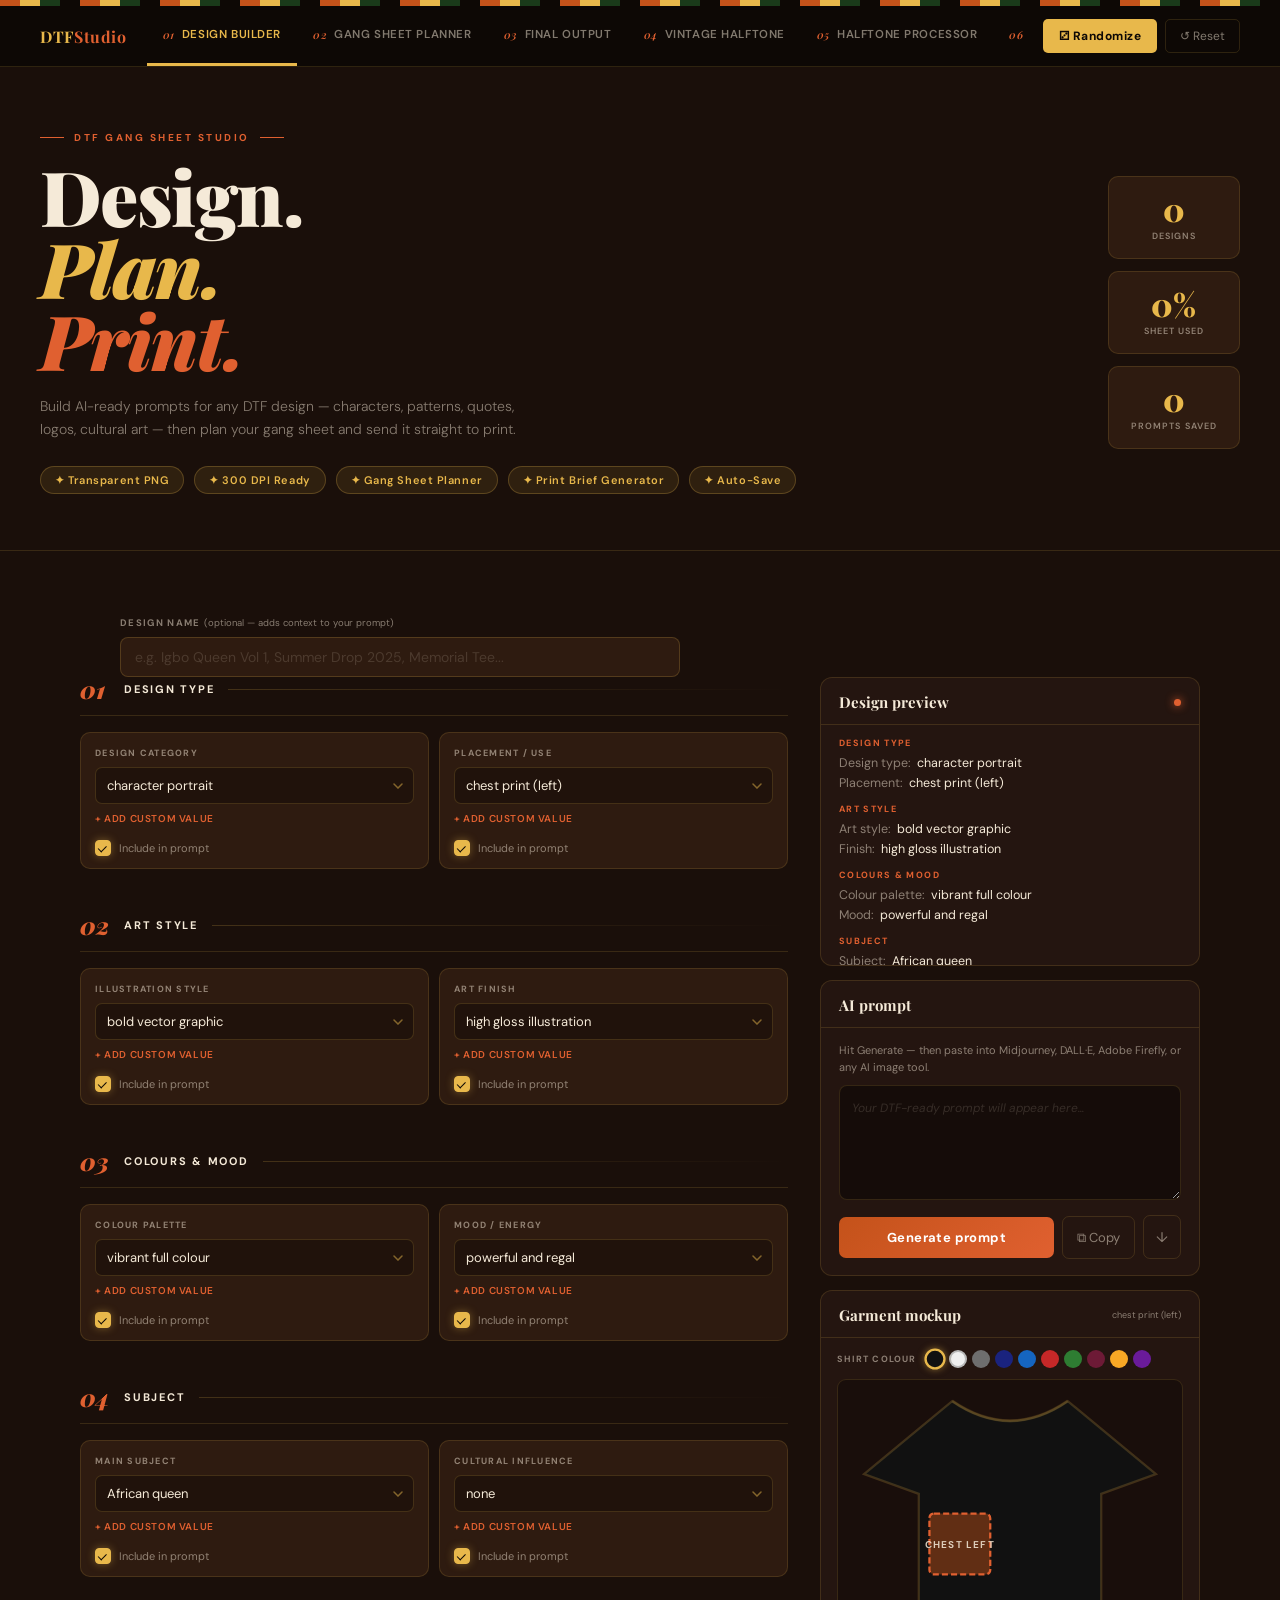
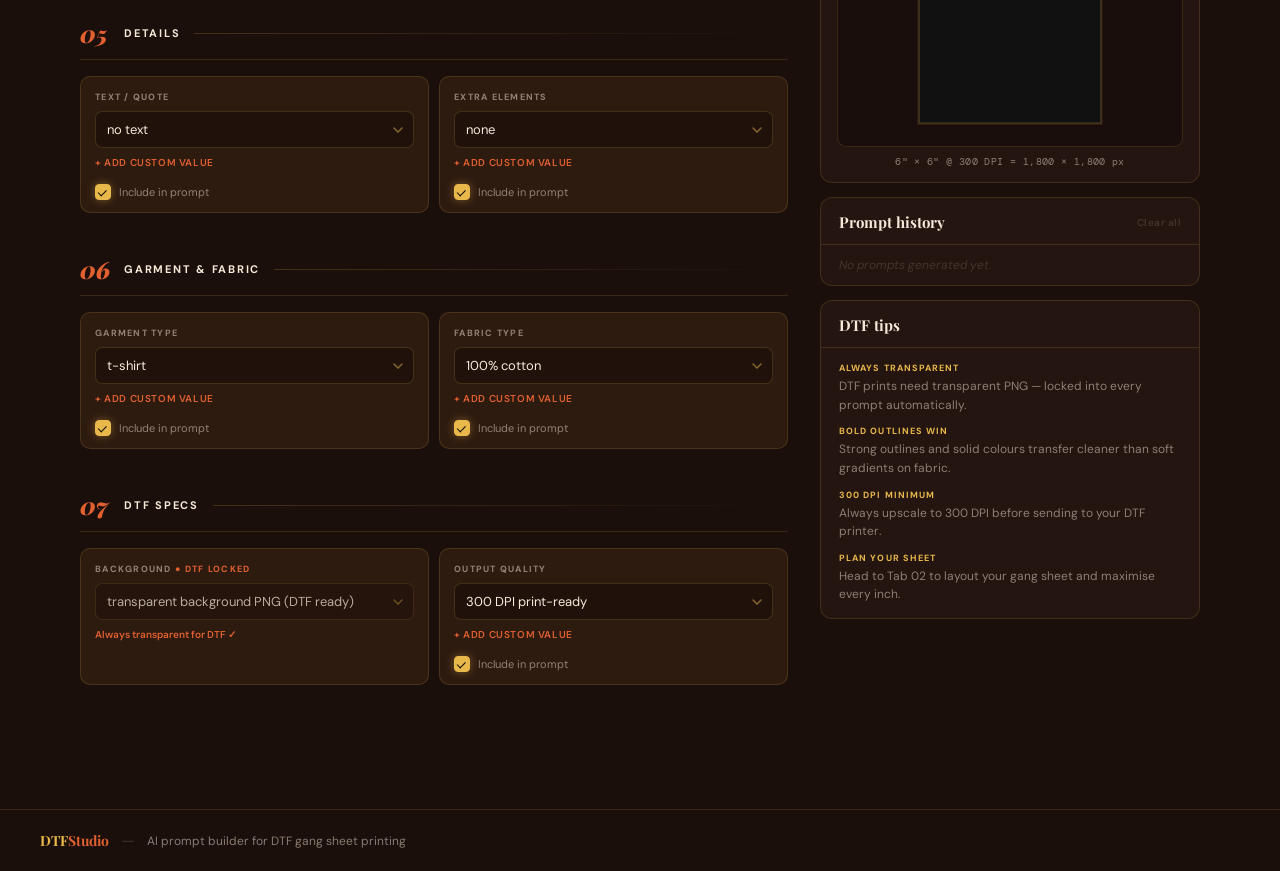
==== commit 061abd31: "Fix nav overflow so Tab 06 is always visible Nav tabs now scroll horizontally with hidden scrollbar," ====
--- a/index.html
+++ b/index.html
@@ -26,7 +26,7 @@
       <button class="nav-tab" onclick="switchTab('output')"><span class="nav-tab-num">03</span>Final Output</button>
       <button class="nav-tab" onclick="switchTab('vintage')"><span class="nav-tab-num">04</span>Vintage Halftone</button>
       <button class="nav-tab" onclick="switchTab('halftone')"><span class="nav-tab-num">05</span>Halftone Processor</button>
-      <button class="nav-tab" onclick="switchTab('facewipe')"><span class="nav-tab-num">06</span>Face Wipe SPF 70</button>
+      <button class="nav-tab" onclick="switchTab('facewipe')"><span class="nav-tab-num">06</span>SPF 70 Face Wipe</button>
     </div>
     <div class="nav-actions">
       <button class="btn-rand" onclick="randomize()">⚂ Randomize</button>
--- a/css/style.css
+++ b/css/style.css
@@ -26,8 +26,9 @@
 .nav-inner{max-width:1200px;margin:0 auto;display:flex;align-items:center;justify-content:space-between;height:60px;gap:20px}
 .nav-brand{font-family:'Playfair Display',serif;font-size:16px;font-weight:700;color:var(--gold);letter-spacing:0.04em;white-space:nowrap}
 .nav-brand span{color:var(--rust-light)}
-.nav-tabs{display:flex;gap:0;overflow-x:auto}
-.nav-tab{padding:0 20px;height:60px;display:flex;align-items:center;font-size:12px;font-weight:600;letter-spacing:0.06em;text-transform:uppercase;color:var(--muted);background:transparent;border:none;border-bottom:3px solid transparent;cursor:pointer;font-family:'DM Sans',sans-serif;transition:all 0.2s;white-space:nowrap}
+.nav-tabs{display:flex;gap:0;overflow-x:auto;min-width:0;flex:1;scrollbar-width:none;-ms-overflow-style:none}
+.nav-tabs::-webkit-scrollbar{display:none}
+.nav-tab{padding:0 16px;height:60px;display:flex;align-items:center;font-size:11.5px;font-weight:600;letter-spacing:0.05em;text-transform:uppercase;color:var(--muted);background:transparent;border:none;border-bottom:3px solid transparent;cursor:pointer;font-family:'DM Sans',sans-serif;transition:all 0.2s;white-space:nowrap;flex-shrink:0}
 .nav-tab.active{color:var(--gold);border-bottom-color:var(--gold)}
 .nav-tab:hover:not(.active){color:var(--cream)}
 .nav-tab-num{font-family:'Playfair Display',serif;font-style:italic;font-size:11px;color:var(--rust-light);margin-right:7px}
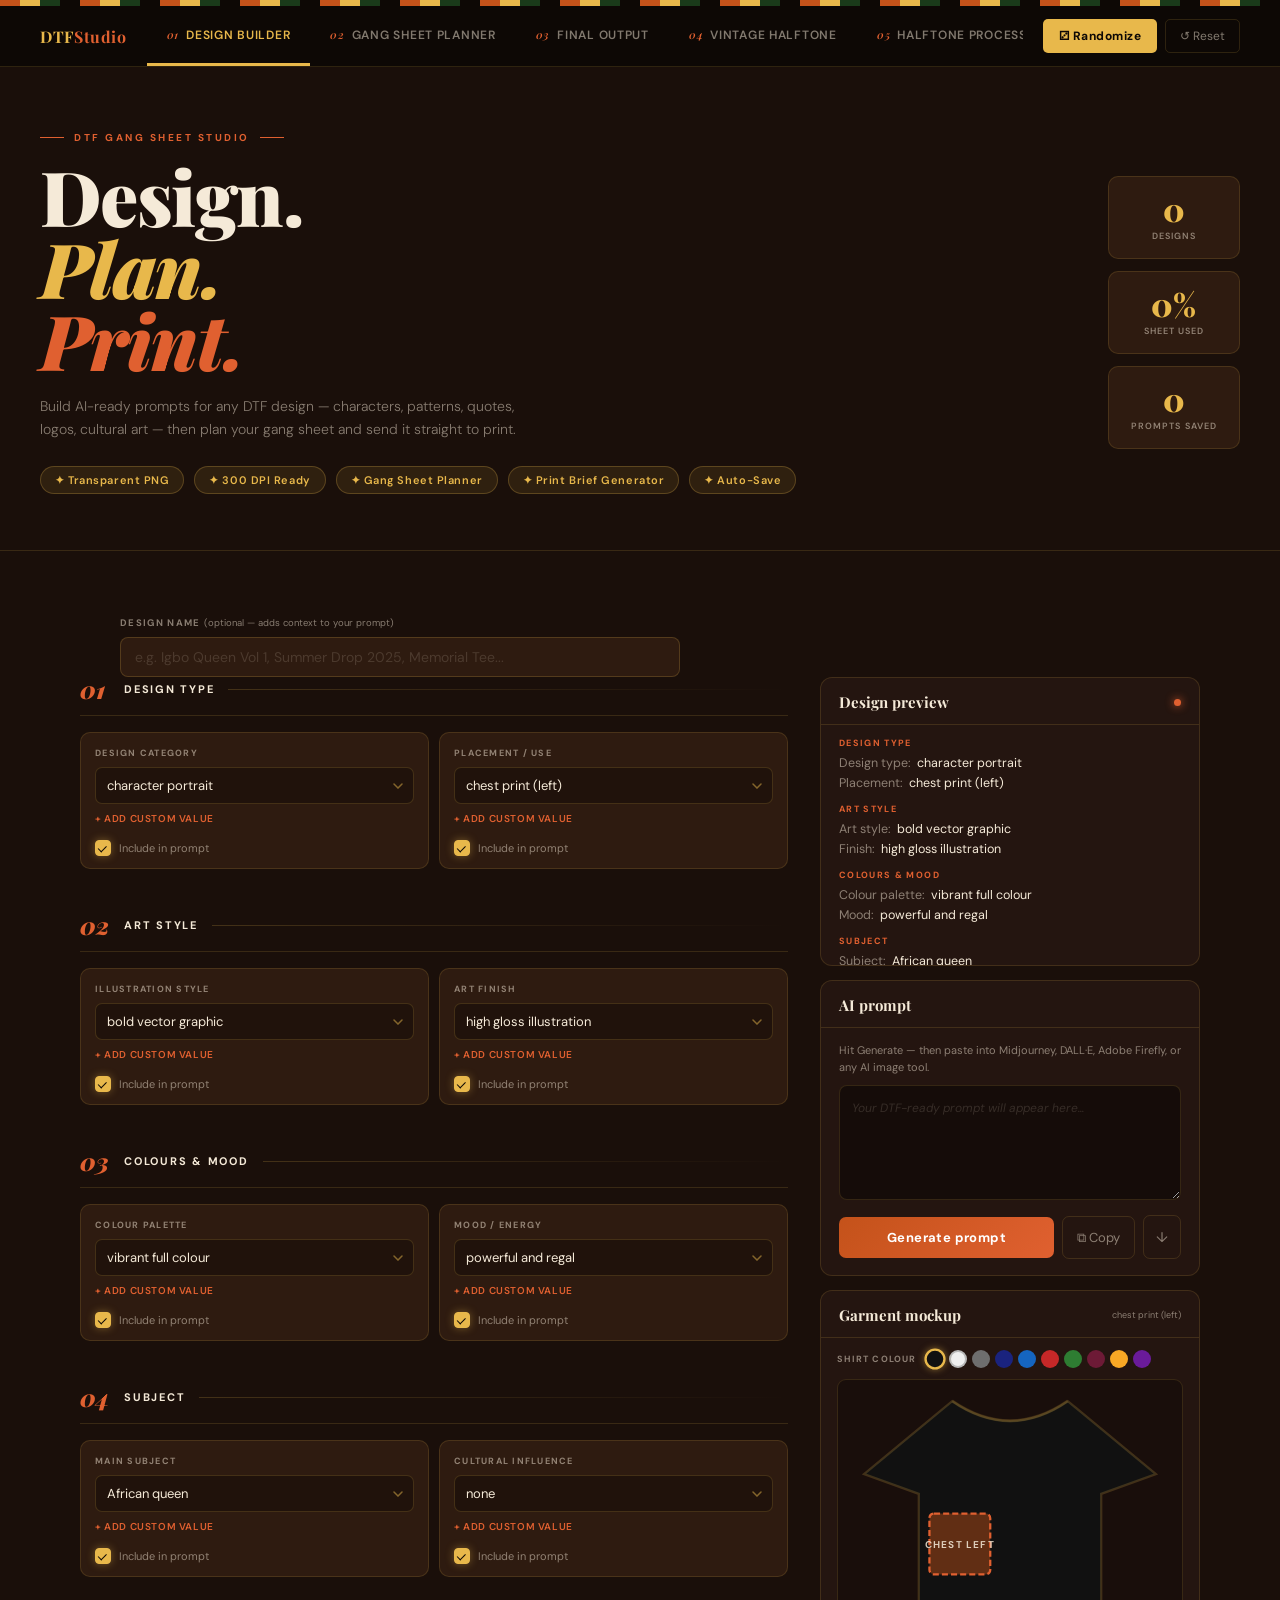
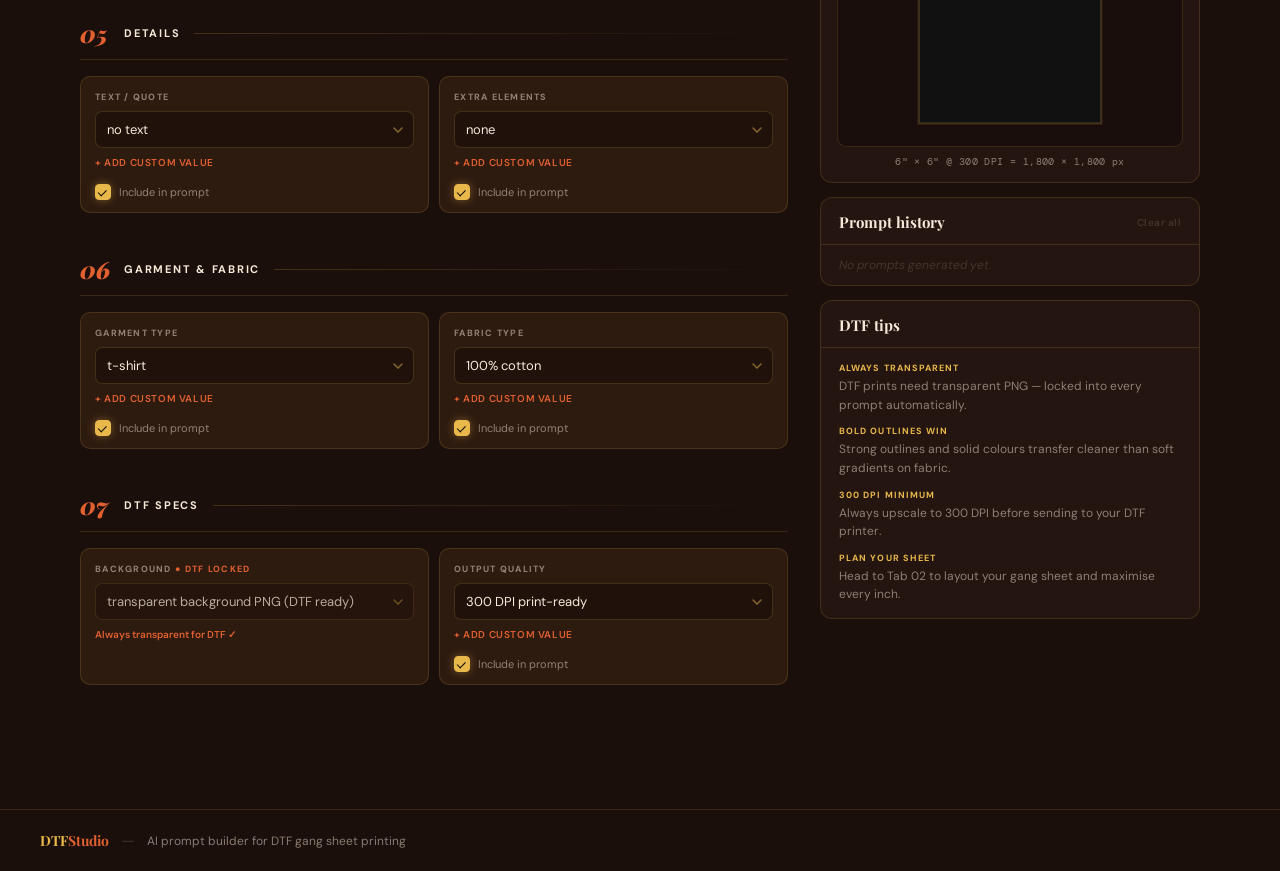
==== commit ce101146: "Revert "Add Face Wipe SPF 70 Builder — Tab 06" This reverts commit 46ab54811d3890a179d679fd63a483d05" ====
--- a/index.html
+++ b/index.html
@@ -26,7 +26,6 @@
       <button class="nav-tab" onclick="switchTab('output')"><span class="nav-tab-num">03</span>Final Output</button>
       <button class="nav-tab" onclick="switchTab('vintage')"><span class="nav-tab-num">04</span>Vintage Halftone</button>
       <button class="nav-tab" onclick="switchTab('halftone')"><span class="nav-tab-num">05</span>Halftone Processor</button>
-      <button class="nav-tab" onclick="switchTab('facewipe')"><span class="nav-tab-num">06</span>SPF 70 Face Wipe</button>
     </div>
     <div class="nav-actions">
       <button class="btn-rand" onclick="randomize()">⚂ Randomize</button>
@@ -668,169 +667,6 @@
   </div>
 </div>
 
-<!-- ══ TAB 6: FACE WIPE SPF 70 BUILDER ══ -->
-<div id="tab-facewipe" class="page">
-
-  <div class="fw-hero">
-    <div class="fw-hero-bg"></div>
-    <p class="fw-eyebrow">Product Design — 06</p>
-    <h2 class="fw-title">Face Wipe<br><span>SPF 70 Builder</span></h2>
-    <p class="fw-desc">Generate AI-ready product design prompts for your SPF 70 face wipe — formulated for all skin textures and types. Select your skin type, texture, product style, and tone representation to build a complete prompt for packaging art, ad visuals, or social content.</p>
-    <div class="fw-badges">
-      <span class="badge">✦ All Skin Types</span>
-      <span class="badge">✦ All Textures</span>
-      <span class="badge">✦ SPF 70 Protection</span>
-      <span class="badge">✦ Diverse Skin Tones</span>
-      <span class="badge">✦ Live Prompt</span>
-    </div>
-  </div>
-
-  <div class="two-col">
-    <!-- CONTROLS -->
-    <div>
-      <div class="vh-subject-row">
-        <span class="vh-sub-label">Product tagline / description <span class="dn-opt">(optional — e.g. "gentle daily wipe", "beach-ready SPF shield", "reef-safe sun protection")</span></span>
-        <input type="text" class="dn-input" id="fw-subject" placeholder="e.g. gentle SPF wipe for sensitive skin, reef-safe daily protection, no-rinse sun shield..." oninput="onFWSubject(this.value)">
-      </div>
-
-      <!-- 01 Skin Type -->
-      <div class="vh-group">
-        <div class="vh-group-head"><span class="vh-g-num">01</span><span class="vh-g-name">SKIN TYPE</span><div class="vh-g-rule"></div></div>
-        <div class="vh-pills" id="fwg-skinType">
-          <button class="vh-pill active" data-val="all"         onclick="setFW('skinType','all')">All skin types</button>
-          <button class="vh-pill"        data-val="oily"        onclick="setFW('skinType','oily')">Oily skin</button>
-          <button class="vh-pill"        data-val="dry"         onclick="setFW('skinType','dry')">Dry skin</button>
-          <button class="vh-pill"        data-val="combination" onclick="setFW('skinType','combination')">Combination skin</button>
-          <button class="vh-pill"        data-val="sensitive"   onclick="setFW('skinType','sensitive')">Sensitive skin</button>
-          <button class="vh-pill"        data-val="mature"      onclick="setFW('skinType','mature')">Mature skin</button>
-        </div>
-        <p class="vh-hint" id="fw-hint-skinType">Inclusive formulation — works for every skin type</p>
-      </div>
-
-      <!-- 02 Skin Texture -->
-      <div class="vh-group">
-        <div class="vh-group-head"><span class="vh-g-num">02</span><span class="vh-g-name">SKIN TEXTURE</span><div class="vh-g-rule"></div></div>
-        <div class="vh-pills" id="fwg-skinTexture">
-          <button class="vh-pill active" data-val="all"      onclick="setFW('skinTexture','all')">All textures</button>
-          <button class="vh-pill"        data-val="smooth"   onclick="setFW('skinTexture','smooth')">Smooth &amp; even</button>
-          <button class="vh-pill"        data-val="dewy"     onclick="setFW('skinTexture','dewy')">Dewy &amp; glowing</button>
-          <button class="vh-pill"        data-val="textured" onclick="setFW('skinTexture','textured')">Textured / pores</button>
-          <button class="vh-pill"        data-val="uneven"   onclick="setFW('skinTexture','uneven')">Uneven / patchy</button>
-          <button class="vh-pill"        data-val="rough"    onclick="setFW('skinTexture','rough')">Rough / dry patches</button>
-        </div>
-        <p class="vh-hint" id="fw-hint-skinTexture">Effective across all skin textures — no exceptions</p>
-      </div>
-
-      <!-- 03 Product Design Style -->
-      <div class="vh-group">
-        <div class="vh-group-head"><span class="vh-g-num">03</span><span class="vh-g-name">PRODUCT DESIGN STYLE</span><div class="vh-g-rule"></div></div>
-        <div class="vh-pills" id="fwg-designStyle">
-          <button class="vh-pill active" data-val="clean"    onclick="setFW('designStyle','clean')">Clean minimalist</button>
-          <button class="vh-pill"        data-val="luxury"   onclick="setFW('designStyle','luxury')">Luxury skincare</button>
-          <button class="vh-pill"        data-val="natural"  onclick="setFW('designStyle','natural')">Natural &amp; organic</button>
-          <button class="vh-pill"        data-val="clinical" onclick="setFW('designStyle','clinical')">Clinical / dermatological</button>
-          <button class="vh-pill"        data-val="vibrant"  onclick="setFW('designStyle','vibrant')">Vibrant &amp; bold</button>
-          <button class="vh-pill"        data-val="soft"     onclick="setFW('designStyle','soft')">Soft &amp; feminine</button>
-        </div>
-        <p class="vh-hint" id="fw-hint-designStyle">Clean, modern packaging with sleek white and minimal typography</p>
-      </div>
-
-      <!-- 04 SPF Emphasis -->
-      <div class="vh-group">
-        <div class="vh-group-head"><span class="vh-g-num">04</span><span class="vh-g-name">SPF EMPHASIS</span><div class="vh-g-rule"></div></div>
-        <div class="vh-pills" id="fwg-spfEmphasis">
-          <button class="vh-pill active" data-val="shield"  onclick="setFW('spfEmphasis','shield')">Bold UV shield</button>
-          <button class="vh-pill"        data-val="subtle"  onclick="setFW('spfEmphasis','subtle')">Subtle protection</button>
-          <button class="vh-pill"        data-val="derm"    onclick="setFW('spfEmphasis','derm')">Dermatologist recommended</button>
-          <button class="vh-pill"        data-val="outdoor" onclick="setFW('spfEmphasis','outdoor')">Beach &amp; outdoor</button>
-          <button class="vh-pill"        data-val="daily"   onclick="setFW('spfEmphasis','daily')">Everyday wear</button>
-        </div>
-        <p class="vh-hint" id="fw-hint-spfEmphasis">Prominent SPF 70 badge — bold sun protection shield graphic</p>
-      </div>
-
-      <!-- 05 Skin Tone Representation -->
-      <div class="vh-group">
-        <div class="vh-group-head"><span class="vh-g-num">05</span><span class="vh-g-name">SKIN TONE REPRESENTATION</span><div class="vh-g-rule"></div></div>
-        <div class="vh-pills" id="fwg-skinTone">
-          <button class="vh-pill active" data-val="diverse"  onclick="setFW('skinTone','diverse')">Diverse skin tones</button>
-          <button class="vh-pill"        data-val="fair"     onclick="setFW('skinTone','fair')">Fair / light</button>
-          <button class="vh-pill"        data-val="medium"   onclick="setFW('skinTone','medium')">Medium / tan</button>
-          <button class="vh-pill"        data-val="olive"    onclick="setFW('skinTone','olive')">Olive / brown</button>
-          <button class="vh-pill"        data-val="deep"     onclick="setFW('skinTone','deep')">Deep / dark</button>
-          <button class="vh-pill"        data-val="abstract" onclick="setFW('skinTone','abstract')">No model / abstract</button>
-        </div>
-        <p class="vh-hint" id="fw-hint-skinTone">Inclusive representation across all skin tones and ethnicities</p>
-      </div>
-
-      <!-- 06 Color Palette -->
-      <div class="vh-group">
-        <div class="vh-group-head"><span class="vh-g-num">06</span><span class="vh-g-name">COLOR PALETTE</span><div class="vh-g-rule"></div></div>
-        <div class="vh-pills" id="fwg-colorPalette">
-          <button class="vh-pill active" data-val="white-blue"  onclick="setFW('colorPalette','white-blue')">Clean white &amp; sky blue</button>
-          <button class="vh-pill"        data-val="earthy"      onclick="setFW('colorPalette','earthy')">Earthy naturals</button>
-          <button class="vh-pill"        data-val="vibrant"     onclick="setFW('colorPalette','vibrant')">Bold vibrant pop</button>
-          <button class="vh-pill"        data-val="pastels"     onclick="setFW('colorPalette','pastels')">Soft pastels</button>
-          <button class="vh-pill"        data-val="clinical"    onclick="setFW('colorPalette','clinical')">Clinical white &amp; grey</button>
-          <button class="vh-pill"        data-val="gold-luxury" onclick="setFW('colorPalette','gold-luxury')">Gold luxury</button>
-        </div>
-        <p class="vh-hint" id="fw-hint-colorPalette">Fresh white and sky blue — clean clinical feel with summer UV energy</p>
-      </div>
-    </div>
-
-    <!-- SIDEBAR -->
-    <div class="sidebar">
-      <div class="sc">
-        <div class="sh"><span class="st">Active options</span><div class="sdot"></div></div>
-        <div class="sel-body">
-          <div id="fw-tags" class="vh-tags-wrap"><p class="sel-empty">Select options to see your product profile...</p></div>
-        </div>
-      </div>
-
-      <div class="sc">
-        <div class="sh"><span class="st">SPF 70 design prompt</span></div>
-        <div class="pb">
-          <p class="ph">Live-updating AI prompt — paste into Midjourney, DALL·E, Adobe Firefly, or any AI image tool.</p>
-          <textarea class="pta" id="fw-prompt-out" readonly placeholder="Your SPF 70 face wipe design prompt will appear here..."></textarea>
-          <div class="pbtns">
-            <button class="btn-gen" onclick="copyFWPrompt()">⧉ Copy prompt</button>
-            <button class="btn-dl-sm" onclick="downloadFWPrompt()" title="Download .txt">↓</button>
-          </div>
-        </div>
-      </div>
-
-      <div class="sc">
-        <div class="sh"><span class="st">Product preview</span></div>
-        <div class="mockup-body">
-          <div class="fw-product-preview">
-            <div class="fw-wipe-pack">
-              <div class="fw-wipe-top">
-                <div class="fw-spf-badge">SPF<br>70</div>
-                <div class="fw-wipe-brand">FACE WIPE</div>
-              </div>
-              <div class="fw-wipe-mid">
-                <div class="fw-skin-dots" id="fw-skin-dots"></div>
-              </div>
-              <div class="fw-wipe-bot">
-                <span class="fw-allskin-label" id="fw-allskin-label">For All Skin Types &amp; Textures</span>
-              </div>
-            </div>
-          </div>
-        </div>
-      </div>
-
-      <div class="sc">
-        <div class="sh"><span class="st">Product notes</span></div>
-        <div class="tips-body">
-          <div><p class="tl">SPF 70 protection</p><p class="tt">SPF 70 blocks ~98.6% of UVB rays. Design packaging to visually reinforce the high-protection story with sun or shield motifs.</p></div>
-          <div><p class="tl">All skin types &amp; textures</p><p class="tt">Build messaging around inclusivity — your visuals should reflect every skin tone and texture your wipe serves.</p></div>
-          <div><p class="tl">DTF packaging prints</p><p class="tt">Use this prompt to generate packaging art, then bring it into Tab 05 Halftone Processor for DTF-ready transfer printing.</p></div>
-          <div><p class="tl">Social content</p><p class="tt">Face wipe SPF content performs well with before/after skin tone diversity visuals and outdoor lifestyle settings.</p></div>
-        </div>
-      </div>
-    </div>
-  </div>
-</div>
-
 <!-- FOOTER -->
 <footer class="site-footer">
   <div class="footer-inner">
--- a/css/style.css
+++ b/css/style.css
@@ -26,9 +26,8 @@
 .nav-inner{max-width:1200px;margin:0 auto;display:flex;align-items:center;justify-content:space-between;height:60px;gap:20px}
 .nav-brand{font-family:'Playfair Display',serif;font-size:16px;font-weight:700;color:var(--gold);letter-spacing:0.04em;white-space:nowrap}
 .nav-brand span{color:var(--rust-light)}
-.nav-tabs{display:flex;gap:0;overflow-x:auto;min-width:0;flex:1;scrollbar-width:none;-ms-overflow-style:none}
-.nav-tabs::-webkit-scrollbar{display:none}
-.nav-tab{padding:0 16px;height:60px;display:flex;align-items:center;font-size:11.5px;font-weight:600;letter-spacing:0.05em;text-transform:uppercase;color:var(--muted);background:transparent;border:none;border-bottom:3px solid transparent;cursor:pointer;font-family:'DM Sans',sans-serif;transition:all 0.2s;white-space:nowrap;flex-shrink:0}
+.nav-tabs{display:flex;gap:0;overflow-x:auto}
+.nav-tab{padding:0 20px;height:60px;display:flex;align-items:center;font-size:12px;font-weight:600;letter-spacing:0.06em;text-transform:uppercase;color:var(--muted);background:transparent;border:none;border-bottom:3px solid transparent;cursor:pointer;font-family:'DM Sans',sans-serif;transition:all 0.2s;white-space:nowrap}
 .nav-tab.active{color:var(--gold);border-bottom-color:var(--gold)}
 .nav-tab:hover:not(.active){color:var(--cream)}
 .nav-tab-num{font-family:'Playfair Display',serif;font-style:italic;font-size:11px;color:var(--rust-light);margin-right:7px}
@@ -383,27 +382,6 @@
 .footer-sep{color:var(--faint)}
 .footer-copy{font-size:12px;color:var(--muted)}
 
-/* ══ FACE WIPE SPF 70 TAB ══ */
-.fw-hero{position:relative;background:linear-gradient(145deg,#080d14 0%,#0d1520 50%,#121e2c 100%);border:1px solid rgba(91,180,212,0.2);border-radius:14px;padding:44px 44px 40px;margin-bottom:40px;overflow:hidden}
-.fw-hero-bg{position:absolute;inset:0;background-image:repeating-linear-gradient(0deg,rgba(91,180,212,0.03) 0,rgba(91,180,212,0.03) 1px,transparent 1px,transparent 12px),repeating-linear-gradient(90deg,rgba(91,180,212,0.03) 0,rgba(91,180,212,0.03) 1px,transparent 1px,transparent 12px);pointer-events:none}
-.fw-hero::after{content:'';position:absolute;top:-80px;right:-60px;width:340px;height:340px;background:radial-gradient(circle,rgba(91,180,212,0.12) 0%,transparent 65%);pointer-events:none}
-.fw-eyebrow{position:relative;font-size:9px;font-weight:700;letter-spacing:0.28em;text-transform:uppercase;color:#5ab4d4;margin-bottom:14px;display:flex;align-items:center;gap:10px}
-.fw-eyebrow::before{content:'';flex:0 0 20px;height:1px;background:#5ab4d4}
-.fw-title{position:relative;font-family:'Playfair Display',serif;font-size:clamp(30px,4.5vw,58px);font-weight:900;line-height:0.95;color:var(--cream);letter-spacing:-0.02em;margin-bottom:16px}
-.fw-title span{color:#5ab4d4;font-style:italic;display:block}
-.fw-desc{position:relative;font-size:13.5px;color:var(--muted);line-height:1.75;max-width:580px;font-weight:300;margin-bottom:0}
-.fw-badges{position:relative;display:flex;gap:8px;margin-top:20px;flex-wrap:wrap}
-.fw-product-preview{display:flex;justify-content:center;padding:16px 0}
-.fw-wipe-pack{width:150px;background:linear-gradient(160deg,#e8f4ff 0%,#c8e8f8 100%);border-radius:14px;overflow:hidden;box-shadow:0 4px 24px rgba(0,0,0,0.4),0 0 0 1px rgba(91,180,212,0.3);font-family:'DM Sans',sans-serif}
-.fw-wipe-top{background:linear-gradient(135deg,#1a4a70 0%,#0d2a45 100%);padding:14px 14px 10px;display:flex;align-items:center;justify-content:space-between}
-.fw-spf-badge{background:#e8b84b;color:#0d0805;font-weight:900;font-size:11px;line-height:1.1;text-align:center;border-radius:8px;padding:5px 8px;letter-spacing:0.04em;flex-shrink:0}
-.fw-wipe-brand{color:rgba(255,255,255,0.9);font-size:9px;font-weight:700;letter-spacing:0.18em;text-transform:uppercase}
-.fw-wipe-mid{background:linear-gradient(160deg,#d8f0fc 0%,#b8e0f0 100%);padding:18px 12px;min-height:64px;display:flex;align-items:center;justify-content:center}
-.fw-skin-dots{display:flex;gap:6px;flex-wrap:wrap;justify-content:center}
-.fw-skin-dot{width:18px;height:18px;border-radius:50%;border:2px solid rgba(255,255,255,0.5);box-shadow:0 1px 4px rgba(0,0,0,0.2);flex-shrink:0}
-.fw-wipe-bot{background:rgba(255,255,255,0.85);padding:9px 12px;text-align:center}
-.fw-allskin-label{font-size:7.5px;font-weight:700;letter-spacing:0.1em;text-transform:uppercase;color:#1a4a70}
-
 /* RESPONSIVE */
 @media(max-width:1024px){
   .page{padding:32px 28px 60px}
